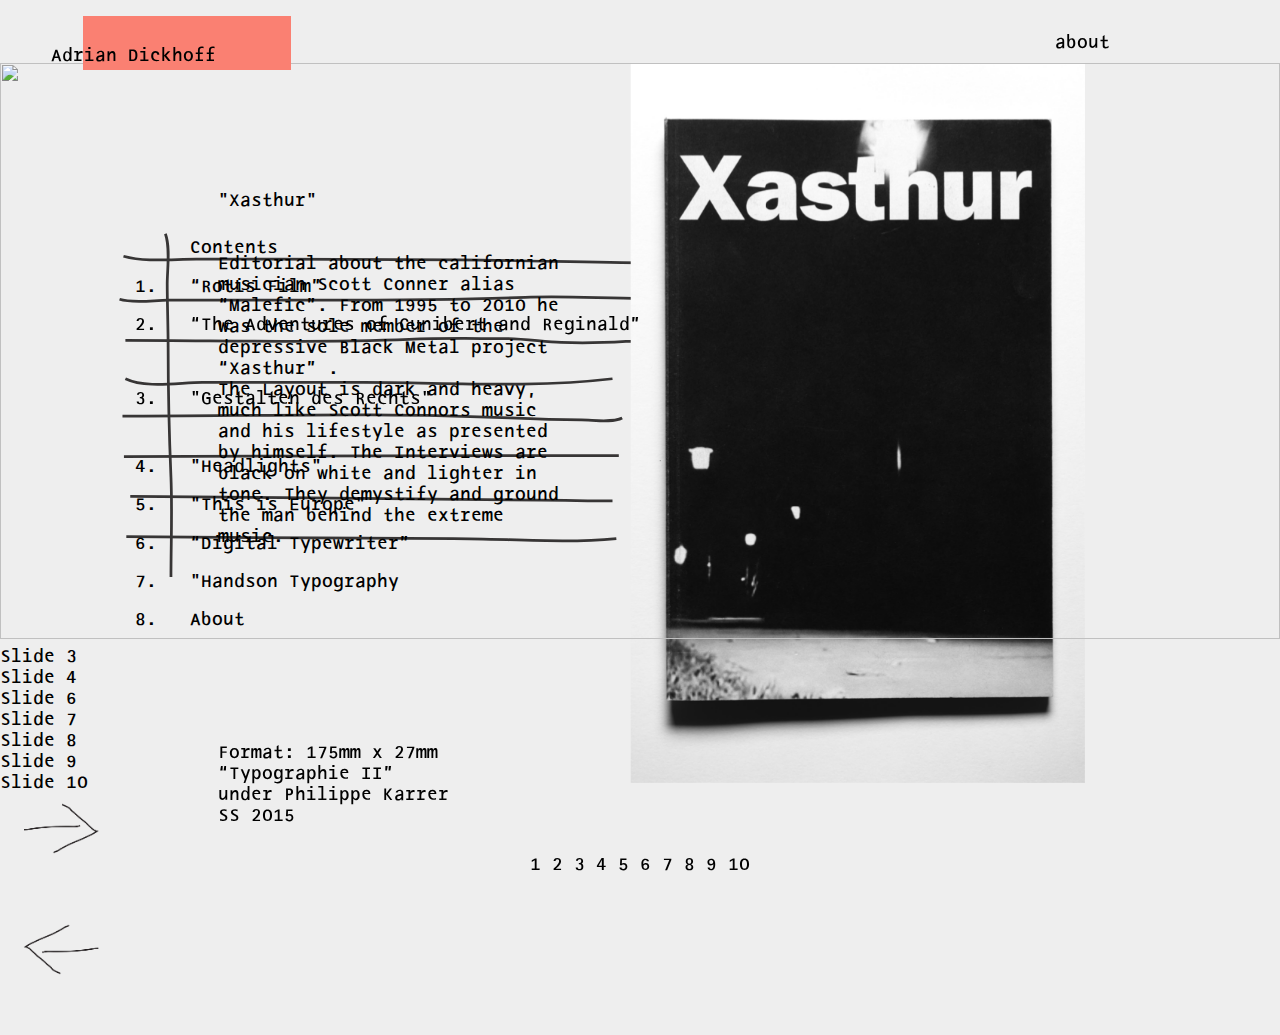
==== index.html @ 2759b00b "svg animationen teilweise eingefügt; scroll-probleme; saklierungsprobleme gelöst" ====
<!DOCTYPE html>
<html lang="en">
<head>
    <head>
        <link rel="stylesheet" href="style.css">
        <link rel="stylesheet" href="https://unpkg.com/swiper/css/swiper.css">
        <link rel="stylesheet" href="https://unpkg.com/swiper/css/swiper.min.css">
    </head>
  <style>
    
  </style>
</head>
<body>

  

  <header>

    <div class="aboutwrapper">
      <div class="hoverabout">
          <div class="aboutsvg"> 
              <svg xmlns="http://www.w3.org/2000/svg" width="9.21428571429vw" height="auto" viewBox="0 0 129.2 54.9">
                <g class="about-wiggle">
                  <style>.c{fill:none;stroke-width:0.2vw;stroke:#373535;} </style>
                  <path d="M109.1 3.2c-6.3 1.8-15 0.3-21.7 0.3 -5.5 0-11.1 0-16.6 0 -10.6 0-21.9-1.1-32.3 0.8 -3 0.5-5.8 1.9-8.7 2.8 -2.9 0.9-5.8 1.4-8.6 2.4 -6.6 2.5-11.8 6-16.1 11.7C-2.6 31.7 6.4 45.2 17.3 48.3c8.7 2.5 19.6 0.7 28.6 0.7 9.6 0 19.2 0 28.7 0 9.8 0 19.6 0 29.3 0 7.4 0 13-0.3 17.5-6.7 4.1-5.7 5.8-13.6 3.9-20.5 -2.1-7.6-6.8-11.6-13.5-14.8 -2-0.9-4-2.2-6.1-2.5 -2.1-0.3-4.5 0.7-6.4-0.6" class="c"/>
                  <path d="M104.4 4.4c-9.3 0.3-18.9-1-28.2-0.2 -7.8 0.6-15.5 0.9-23.4 0.9 -9.2 0.1-19.2 2.5-27.6 6.1 -6.3 2.7-13.8 5.5-17.2 11.7 -2.9 5.3-1.8 9.6-1.6 15.3 0.3 7.1 5 9.3 11.6 9.3 3.4 0 6.9-0.3 10.1 0.8 3 1 5.8 2 9.1 2.3 11.2 1 22.4-3.3 33.6-3.5 6.6-0.1 12.8-0.3 19.3 0.3 8.6 0.8 18.5 1.6 27-1.4 7.1-2.5 9.8-6.9 10.1-14 0.3-7 0.6-16.7-5.1-21.7 -2.6-2.3-6.3-3.9-9.6-5.2 -5-2-11.7-0.9-17-0.9" class="c"/>
                  <path d="M109.7 4.4c-4 1.5-10.7 0.2-15.1 0.2 -3.6 0-7.1-0.2-10.7-0.2 -6.7 0-13.3-0.2-20-0.2 -7.6 0-15.5-0.7-22.9 1C35.5 6.4 29.4 7.9 24 9.9c-4.6 1.8-9.7 4.8-13.5 8 -3.4 2.9-7.9 7.9-7.7 12.5 0.2 4.8 2.2 8.5 5.1 12.2 1.6 2 2.5 4.1 5.1 5.1 2.6 1 6.1 1.2 8.9 1.4 17.2 1.5 35.2 0.2 52.7 0.2 8 0 16 0 24 0 5.9 0 11.2 0.5 16.5-1.9 4.6-2 6.8-3.7 8.9-8.2 1.9-4.2 2.7-7.4 2.7-12.1 0-5.8-0.9-10.8-4.8-15.4 -2.2-2.6-4.9-3.4-7.8-4.9 -2.3-1.2-4.1-2.6-6.8-2.5" class="c"/>
                  <path d="M100.2 3.9c-4.2 2-11.9 0.5-16.3 0.5 -14.1 0-28.5-0.9-42.5 0.1C34.6 5 24.8 4.8 18.7 8.1 12.2 11.7 7.2 18.3 4.5 25.2 1.4 33 2 41.2 9.1 46.1c3.7 2.5 8.5 3 12.8 3.4 7.9 0.8 16.1 0.3 24 0.3 15.6 0 31.2 0.9 46.9 0.9 8.6 0 18.6 1.6 25.1-5 5.3-5.5 6.1-12.8 6.7-20.1 0.7-7.9-5.4-16.4-12.5-19.7 -4.7-2.1-8.5-2.7-13.6-2.7" class="c"/>
                  <path d="M89.5 4.2c-12.7 0-25.4-0.5-38.1-0.5 -4.6 0-9.5-0.4-14 0.2 -7.5 1.1-15.8 3.9-22.2 8 -3.5 2.3-4.6 5.4-6.5 9.1 -1.5 2.9-3.2 5-3.7 8.3 -0.8 5.1-0.5 11.4 3.4 15.2 5.2 5.1 13.5 7.9 20.7 7.9 9.9 0 19.7 0.5 29.5 0.5 12.9 0 25.8 0 38.7 0 8.4 0 15.1-1.1 21.8-6.3 11-8.5 6.6-26.6-0.7-36.4 -4.9-6.5-15-7.7-22.5-8 -6.5-0.3-12.3 0.6-18.4 1.8" class="c"/>
                </g>
              </svg>
          </div>
      </div>
          <div class="about">
              <p>about</p>
          </div>
    </div>
    <div class="namewrapper">
      <div class="hovername">
          <div class="namesvg"> 
            <svg xmlns="http://www.w3.org/2000/svg" width="16.2142857143vw" height="59" viewBox="0 0 227.4 59.3">
              <style>.a{fill:none;stroke-width:0.2vw;stroke:#000;}</style>
              <g class="name-wiggle">
                <path d="M202.6 7c-7.3 3-22.3 0.7-30.8 0.7 -7.9 0-15.8 0-23.7 0 -19 0-38 0-57 0 -16.1 0-32.8-1-48.4 1.3 -10 1.5-24.8 4.4-32.3 11.2 -9 8.2-2.3 21.4 6.8 27.7 13.2 9.2 34 5.1 49.5 5.1 35.9 0 71.8 0 107.7 0 16.1 0 38 1.7 47-14.7 8.3-15.2-4.6-30.2-20.8-30" class="a"/>
                <path d="M201.3 7.7c-37.1 0-74.2 0-111.2 0 -24.1 0-57.9-4.9-78.1 10.5 -10.2 7.8-7.4 19.8 1.2 27.5 9.6 8.6 24.3 4.3 36.2 5.9 37.1 5.1 77.3 5.7 115.4 4 10.4-0.5 21.1-0.5 31.2-2 6.3-0.9 19.4-3.9 23.5-8.6 13.4-15.6-6-38.6-24.2-36" class="a"/>
                <path d="M196.6 9c-34 0-68.1 0-102.1 0 -21.3 0-50.1-4.9-70.4 3.7C13 17.4-0.2 31.3 9.8 43.7c7.6 9.5 30.1 10.4 41.1 11.3 28.4 2.4 57.7 0.7 86.3 0.7 19.8 0 40.7 1.6 60.2-1.3 11.2-1.6 28.4-11.4 27.3-24.7 -0.7-9.1-16.5-17.1-24.7-20 -4.6-1.6-8.4-3-13.3-1.3" class="a"/>
                <path d="M214.6 13.7c-1.6-6.1-33.2-7.6-42-8 -10.9-0.6-21.9 0-32.8 0 -21.1 0-42.1 0-63.2 0 -17.2 0-35.7-2-51.4 5C15.2 15.1-2 24.8 3.9 37.7c5.3 11.6 21.9 15.4 33.4 16 18.5 0.9 37.3 0.7 56 0.7 25.8 0 51.6 0 77.3 0 13.2 0 30.4 3.1 42.2-3.5 9.3-5.1 15.7-18.8 9.8-28.4 -5.1-8.4-20.6-15-30-14.8" class="a"/>
                <path d="M215.9 13.7c-7.6 0.9-14.8-3.7-22-5.2 -6.3-1.3-12.9-1.5-19.4-1.4 -16.8 0-33.8 0.2-50.6-0.7C94.6 5 60-1.1 31.3 7.2 20.5 10.3-2.8 22.3 4.1 37c6.9 14.9 36 12 48.7 12 38.9 0 75.8 5.3 114.7 5.3 15 0 32.8 2.8 45.8-5.3 9.2-5.7 14.5-19.9 6.7-28.5 -3.4-3.8-8.8-5.7-12-8.8" class="a"/>
              </g>
            </svg>
          </div>
      </div>  
    <div class="Name">
      <p>Adrian Dickhoff</p>
    </div>
    

  </header>
  
  

  <div class="swiper-container">
    <div class="swiper-wrapper">
      
       
      <div class="swiper-slide"> 
        <div class="tabelle">
          <div class=tabellesvg>
            <svg xmlns="http://www.w3.org/2000/svg" width="41.5vw" height="auto" viewBox="0 0 580.6 376">
              <style>.a{fill:none;stroke-width:0.2vw;stroke:#000;}</style>
              <path d="M4.9 25.4c24.6 6.8 53.7 3.1 79.4 3.1 28.9 0 57.8 0 86.8 0 66.4 0 132.9 1 199.2 1 70.5 0 140.5 3.1 210.4 3.1" class="a"/>
              <path d="M0.6 72.4c14.7 4.8 37.4 1 52.9 1 12.4 0 24.8 0 37.3 0 29.9 0 59.8 0 89.7 0 87.9 0 176.2 0.5 263.4-3.1 42.4-1.8 84.9 1.1 127.2 1.1" class="a"/>
              <path d="M7 117.4c103.1 0 207.1 3.1 310.1-1.2 34.3-1.5 69.1-0.8 103.7-0.8 21 0 41.8 3.2 62.5 4.1 24.6 1.1 46.8 0.4 70.8-1.1 3.9-0.2 7.9 0.1 11.8 0" class="a"/>
              <path d="M7 159.3c22.7 10.8 58.7 4.1 83.9 4.1 14 0 27.9 0 41.9 0 44.8 0 89.7 0 134.5 0 90.1 0 183.1 6.3 272.1-4.1" class="a"/>
              <path d="M3.8 200.2c141 0 282.5-4.5 423.5 2 26.1 1.2 52 2.1 78.3 2.1 12.6 0 33.8 3.5 44.4-2" class="a"/>
              <path d="M5.4 244.3c145.9 0 291.8-1 437.9-1 34.3 0 68.6 0 103 0" class="a"/>
              <path d="M12.3 287.8c149.7 0 299 4.1 448.7 4.1 26.1 0 52.1 1 78.4 1" class="a"/>
              <path d="M8 332c119.6 0 238.1 2 357.4 2 58.8 0 120.2 5.6 178.2 0" class="a"/>
              <path d="M50.7 0.9c5.5 14.9 2.1 37.9 2 54.2 0 22.9 1 46.2 1 69.5 0 47.7 1.1 95.1 3.1 142.4 1.5 36.2 0 72.8 0 109" class="a"/>
              </svg>
          </div>
          
            <div class="contents">
              <div class="liste">
                <ol style="line-height: 3vw" start="0">
                  <li style="list-style-type: none">&nbsp;&nbsp;Contents</li>
                  <li>&nbsp;&nbsp;“Rotis Film”</li>

                <div class="listewrapper2">
                  <div class="listehover2">
                    <div class="listesvg2">
                      <svg xmlns="http://www.w3.org/2000/svg" width="38.2857142857vw" height="auto" viewBox="0 0 536 66.5">
                        <style>.a{fill:none;stroke-width:0.2vw;stroke:#000;}</style>
                          <g class="listewiggle2">
                            <path d="M524.7 14.4c-9.4 4.8-35.4-1.9-46.9-3.7 -17.8-2.8-35.8-5.3-53.8-6.4 -23.1-1.4-46.9 0.1-70.1 0.1 -26.6 0-53.1 0-79.7 0 -67 0-134.1 1.3-200.8 7 -9.1 0.8-91 4.9-64.1 31.3C26.8 59.8 68.5 53.4 91.2 53.4c67.1 0 134.2 0 201.2 0 43.9 0 87.7 0 131.6 0 27.6 0 63.4 5.7 89.4-1.8 9.6-2.7 18.1-8.2 18.6-18.2 0.6-11-9.2-15.3-18.9-18" class="a"/>
                            <path d="M509 21.4c-71.4-15-140.1-16-213.8-16 -33 0-66 0-99 0 -30.2 0-62-2.7-91.8 1.2 -25 3.3-53.4 4.3-77.1 11.5C3.9 25.1 4.7 47.1 29.2 53.1c20.1 4.9 44.1 0.1 64.9 1.2 47.6 2.4 95.7 2.1 143.7 2.1 47.1 0 94.1 3 141.3 3 29.7 0 57.7-4.1 86.9-5 14.8-0.5 55 6.6 61.6-9 7-16.7-16.3-29.9-31.2-29" class="a"/>
                            <path d="M512.1 21.4c-9.1-1.7-21.8-6.8-32.3-8 -11.6-1.3-24.2 0-35.9 0 -26.9 0-53.8 0-80.7 0 -30.9 0-61.7 0-92.6 0 -58.7 0-117-3-176-3 -23.5 0-58.5-6.4-77.7 8.8C-2.5 34.5 19.3 49.5 37 53.1c20.7 4.2 45.3 1.2 66.7 1.2 34.8 0 69.6 0 104.4 0 43.8 0 88.9-2.5 132.5 0.9 18.7 1.5 37.2 5.9 56.3 6.1 17.1 0.2 34.2 0 51.3 0 23 0 49.7-0.2 70.2-8.8 25.5-10.8-3-27.7-17-32.4 -4.3-1.4-7.9-3.3-12.3-3.8" class="a"/>
                            <path d="M490.2 18.4c-65.9-15.4-140.6-9-209.6-9 -73.2 0-146.4 0-219.6 0 -17.4 0-50.5 1.4-52.6 23 -1.7 17.8 28.8 19.1 43.2 21 77.2 10.2 158.1 6.3 236.5 7 52.8 0.5 106.2 3 159.4 3 17.9 0 34.1-3 51.2-7.2 5.5-1.4 34.9-4.5 23-15.8" class="a"/>
                          </g>
                      </svg>
                    </div>
                </div>
                  <div class="liste2">
                    <li>&nbsp;&nbsp;“The Adventures of Cunibert and Reginald”</li>
                  </div>
                </div>

                <div class="listewrapper3">
                  <div class="listehover3">
                    <div class="listesvg3">
                      <svg xmlns="http://www.w3.org/2000/svg" width="21.2857142857vw" height="auto" viewBox="0 0 298.1 59">
                        <style>.a{fill:none;stroke-width:0.2vw;stroke:#000;}</style>
                        <g class="listewiggle3">
                          <path d="M284.8 10c-12.4 4.4-32.6 0.7-46 0.7 -11.1 0-22.2 0-33.3 0 -24.5 0-49 0-73.5 0 -23.5 0-47.1 0-70.6 0 -14.1 0-31.6-3.2-43.9 4 -12.8 7.5-16.2 20.6-2.7 29.9 13.9 9.6 33.8 7.3 49.9 8.1 49.8 2.3 100.3 2 150.3 2 20.1 0 57.4 6.5 73.9-7.5 12.3-10.5 3.4-33-11.4-36.5" class="a"/>
                          <path d="M280.8 16c-6.9-0.4-13.7-3.7-20.7-4.7 -8.1-1.1-16.6-0.8-24.6-1.2 -10.2-0.5-20.5-0.1-30.7-0.1 -28.2 0-56.5-0.2-84.7-1.3 -21.3-0.9-42.7 1-64 0 -11.9-0.5-22.8-2.6-34.2 1.9C9.6 15.4-2 26.1 8 38.8c7.8 10 21.3 10.7 32.9 11.8 47.5 4.6 96.6 1.1 144.7 1.1 19.7 0 39.6 2.3 59.3 2.3 9.7 0 20.7 1.3 30-0.8 9.5-2.2 18-6.6 16.7-17.2 -0.9-7.2-7.4-21.4-15.3-23.3" class="a"/>
                          <path d="M276.8 12.7c-10.5-0.1-24.5-3.7-36.3-4.7 -14.4-1.1-29-0.7-43.5-0.7 -18.4 0-36.9-1.7-55.2-2.7C125.6 3.9 109.3 4 93 4c-12.6 0-105.2-1.1-82.7 32 7.3 10.7 20.5 13.7 32.3 15.3 25.5 3.6 51.5 2.7 77.4 2.7 48 0 96.6 1.9 144.5-0.1 13.7-0.6 27-3.4 27.6-19.2 0.4-11.3-9.9-17.8-19.3-21.3" class="a"/>
                          <path d="M285 22.2c-2.3 0.7-10.6-3.4-13.9-4.5 -5.5-1.8-11-3.3-16.6-4.9 -10.4-3-21.6-4-32.4-5.1C186.8 4 151.2 5.2 115.6 5.2c-20.6 0-44.4-2.9-64.6 1.5 -12.5 2.8-26.6 7.4-38.6 12 -9.7 3.8-11.6 14.7-5 23 7.5 9.4 22.3 8.1 33.1 9.9 18.7 3.1 38.2 4.6 57.2 4.6 31.4 0 62.9-1 94.4-1 26.8 0 56.9 3.5 82.9-2.5 8.5-2 14.1-4 15.5-13.5 1.5-10.3-5.3-18.5-14.5-22" class="a"/>
                        </g>
                      </svg>
                    </div>
                  </div>
                  <div class="liste3">
                    <li>&nbsp;&nbsp;"Gestalten des Rechts"</li>
                  </div>
                </div>

                  <li>&nbsp;&nbsp;"Headlights"</li>
                  <li>&nbsp;&nbsp;"This is Europe"</li>
                  <li>&nbsp;&nbsp;“Digital Typewriter”</li>
                  <li>&nbsp;&nbsp;"Handson Typography</li>
                  <li>&nbsp;&nbsp;About</li>
                </ol>
              </div>
            </div>        
      </div>

      <div class="pfeile"> 
        <div class="pfeil1"> 
          <svg xmlns="http://www.w3.org/2000/svg" width="28.2857142857vw" height="auto" viewBox="0 0 395.9 171.8">
            <style>.y{fill:none;stroke-width:0.2vw;stroke:#373535;}</style>
              <g class="wiggle">
                <path d="M2.1 99.9c7.1 3.8 35.3-4.9 41.7-5.7 54.9-6.9 109.7-9.7 165-9.6 18.3 0.1 35.4 2 53.2 2.6 15.1 0.5 29.6 1.1 44.6 3.2 10.3 1.5 20.6 0.7 30.8 3.5" class="y"/>
                <path d="M243.9 3.4c16.2 19.1 41.3 34.4 61.8 48.6 17.2 12 35.5 21.8 53 33.1 9.5 6.1 19.7 11.3 30.1 15.4 -4.7 4.9-16.4 8.9-21.5 11.4 -20.8 10.2-40.8 21.9-61.5 32.3 -15.4 7.7-32.4 12.9-47.4 21.5" class="y"/>
                <path d="M8.6 100c21.1-4.6 43.3-0.6 64.7-3.9 16.6-2.5 33.7-1.5 50.5-1.5 13.5 0 26.7-2.4 40.3-2.3 20.3 0 40.3-1.2 60.6-1.2 28 0 56 0.8 84 0.8 10.2 0 18.5 4.3 28.5 4.3" class="y"/>
                <path d="M247.5 5.7c9.9 5.6 19.3 12.3 29.3 17.9 3.6 2 5.7 4 8.7 6.6 10.8 9.4 20.8 19.2 31.4 28.5 8.8 7.7 19.8 14.3 29.5 20.6 9.8 6.4 19.9 13.4 30.2 18.8 -0.9 0.8-2.2 1.6-3.4 2 3.7-0.1 6.8 1.9 10.3 2.8 -31.6 14.6-64.1 27.3-96.3 40.4 -8.7 3.5-16.8 7.9-23.9 14 -2.7 2.4-7 4.9-8.3 8.2" class="y"/>
                <path d="M2.3 98.4c24.8 0 48.8-1.2 73.3-5 19.2-3 38.5-6.2 58-6.3 12.9-0.1 25.8-2.3 38.8-2.3 22.4 0 44.9 0.1 67.3 0 5 0 9.6 0.4 14.5 1.5 7.8 1.8 15.7 1.2 23.6 2 8.9 0.9 18.2 1.9 26.9 3.2 5.8 0.9 11.9 1.7 17.8 2.3 4.5 0.4 11.1-1.2 14.8 1.6" class="y"/>
                <path d="M245.9 7.2c7.9 0.9 15.7 7.7 22.4 11.6 8.5 5 17.2 9.5 25.6 14.6 6.6 4 13.9 7.6 20.1 12.3 11 8.2 17.6 20.6 28.5 28.9 7.8 5.8 17.5 9 24.9 15.3 7.3 6.2 14.2 11.2 22 16.8 -3.3 3.2-12.2 2.6-16.5 3.2 -9 1.2-16.8 3.4-25.3 5.7 -13.5 3.7-25.7 7.7-38.4 14 -7.4 3.7-14.5 9.2-21.3 13.9 -8.4 5.8-21.7 10.8-27.3 19.7" class="a"/>
                <path d="M7.8 98.8c4.7 1.6 11.6 0.4 16.5 0.4 13.8 0.1 27.1-2.3 40.9-3.1 6.2-0.3 11.6 0.4 17.4-1.1 14.6-3.7 29.4-2.2 44.2-4.8 29.3-5.2 61.2-2.7 91.2-2.7 23 0 44.7-0.1 67.3 3.9 10.1 1.8 20.3 2.3 30.5 3 3.1 0.2 6.3-0.2 9.4 0.1 5.6 0.4 11.2 2.8 16.7 3.1" class="y"/>
                <path d="M246.3 2.2c12.5 14 32.3 20.5 47.5 31.1 5.5 3.9 11.2 7.3 16.8 10.9 8.6 5.4 16.6 12.3 24.2 18.7s16.5 11.8 24.4 18c10.5 8.3 22.2 15.6 33.1 23.4 -14.4 8.5-32.2 10.9-47.6 17.3 -18.3 7.5-37 14.8-55.1 22.8 -9.5 4.2-14.6 11.4-21.9 18.6 -2.3 2.3-5.6 4.1-7.8 6.7" class="y"/>
                <path d="M12.9 98.4c17.2 0 33.8 0 50.8-2.1 11.3-1.4 22.5-3.7 33.7-5.4 31.2-4.7 62.8-6 94.4-4.6 28.3 1.3 56.5 1.6 85 1.6 9 0 18-0.3 27 0 10.3 0.3 19.6 5.9 29.8 6.6" class="y"/>
                <path d="M246.3 5.7c8.6 7.7 18.5 14.9 27.9 21.5 7.4 5.2 17.9 9.2 22.8 17.1 4.4 7.2 8.2 12.7 14.7 18.3 6.4 5.5 13.9 9.6 20.2 15.2 9 7.8 21.3 12.9 32.4 17.5 7.6 3.1 13.6 2.9 18 10 -5.8 4-12.2 5.7-18.6 8.4 -15.6 6.5-32.5 10.9-46.6 20.6 -4.8 3.3-9.7 5.7-14.2 9.3 -4.1 3.2-8.1 6.7-12.1 10 -4.8 3.9-10.1 5.3-16.3 5.9 -4.4 0.4-6.9 3.4-10.9 4.1" class="y"/>
                <path d="M3.5 98.8c22.3-2.7 44.6-6 66.9-9.3 14.3-2.1 28.5-5.4 42.8-7 12.2-1.3 25.3-2 37.6-2 10.3 0 19.9 3.1 30.1 3.1 15.2 0 30.4-0.1 45.5 0.4 12.6 0.4 25.1-0.2 37.7 0 12.8 0.2 24.7 4.6 37.2 6.3 11.5 1.6 22.5 3 33.8 2.6" class="y"/>
                <path d="M245.5 3.3c5.7 6.9 8.5 14.3 15.6 20.4 5.5 4.8 11.7 8.5 17.9 12.2 4.8 2.9 9.8 6 14.5 9.2 11.4 7.9 24.5 14.5 36.2 22.1 11.5 7.4 22.1 14.6 34.7 20 9.3 4 20.4 9.9 27.8 16.8 -24.2 12.1-49.4 22.5-74.3 33.1 -7 3-14.3 5-21 8.6 -6.3 3.3-12.4 7.1-18.7 10.5 -6.6 3.5-14.5 7.7-19.9 12.8" class="y"/>
              </g>
            </svg> 
        </div>
      </div>

      <div class="pfeile"> 
        <div class="pfeil2"> 
          <svg xmlns="http://www.w3.org/2000/svg" width="351" height="133" viewBox="0 0 350.5 133">
            <style>.a{fill:none;stroke-width:3;stroke:#373535;}</style>
            <g class="wiggle2">
            <path d="M5.1 41.3c50.6 8.1 101.7 19.8 152.8 23.2 16.6 1.1 32.8 1.5 49.3 3.4 19.3 2.2 49.2 9.8 67.2 4.5" class="a"/>
            <path d="M165 3.6c38.4 18.1 79.7 45.9 121.3 53.9 20.3 3.9 41 6.6 61.4 9.8 -8.2-1-14 1.6-22.5 4.3 -34.4 10.8-68.2 23.5-101.8 36.4 -24.2 9.3-51.5 12.3-75 21.7" class="y"/>
            <path d="M4.2 40.3c7.7 5.5 19.9 5.3 29.1 6.9 15.7 2.7 31 4.6 47 4.7 24.1 0 47 2.9 70.4 6.9 39 6.6 79 15.2 118.4 15.6" class="y"/>
            <path d="M166.7 3.8c5.7 0.3 12.4 5.7 18.1 7.5 2.6 0.9 4.9 1.9 7.4 2.9 6.4 2.5 11.3 5.6 16.9 9.4 12.6 8.5 25.9 12.3 40.3 16.7 8.1 2.5 15.7 6.5 23.7 9.5 11 4.1 22.4 6.7 33.7 9.7 11.8 3.1 24.3 8.1 36.4 8.9 -6.9 4.3-19.7 2.8-28 4.8 -7.5 1.8-14.2 4.7-21.2 7.6 -11.2 4.6-22.4 8.9-33.8 12.6 -13.6 4.5-28.4 5.5-41.5 11.9 -11.9 5.8-23.2 10.8-36.1 13.4 -6.5 1.3-12.9 3.5-19.3 5.6 -5.2 1.7-10 4.9-16.1 5.5" class="y"/>
            <path d="M7.2 41.3c19.2 5.9 42 10.6 62.3 11.4 19.7 0.8 40.1-0.7 59.7 2.3 37.8 5.6 75.9 10.8 113.6 15.9 7.8 1.1 17 1.1 24.5 3.5" class="y"/>
            <path d="M167.7 3.8c12.2 13.3 33.7 20 50.1 26.6 14.5 5.9 30.3 8.7 45.3 13 14.8 4.2 30.1 9.7 44.1 15.9 10 4.4 23.6 11.1 34.9 10.6 -5.2 5.4-24.2 5.4-32.3 7.4 -6.5 1.6-12.6 3.7-18.8 6.1 -14.2 5.4-29.6 9.8-44.3 13.9 -15.7 4.4-30.9 10.9-46.6 15.6 -15.9 4.8-31.8 10-47.5 14.4 -2.2 0.6-4 0.6-5.9 2" class="y"/>
            <path d="M5.2 38.3c13.4 0.7 24.7 8 38.5 8 13.8 0 27.4-0.4 40.6 3.1 12.6 3.4 25 5.5 37.9 7.4 17.6 2.5 35.4 1.6 52.9 5.4 16.8 3.7 33.9 4.5 50.9 6.1 8.1 0.8 15.6 1.8 23.6 2.6 6.4 0.6 15.7 0.4 21.6 2.5" class="y"/>
            <path d="M166.7 3.8c13.1 5.1 23.2 15.9 36.7 21 15.8 6 32.1 10.7 48 16 31.4 10.5 63.5 20.5 95.3 28.6 -3 2.3-9.7 1.9-13.5 2.2 -5.6 0.6-11.1 1.5-16.6 2.3 -8.8 1.2-17.5 3.1-25.9 5 -14.3 3.2-28.9 8.2-42.6 13.8 -17.4 7.1-35.8 11.3-53.3 18.2 -10.1 4-20.8 6.3-31 9.9 -5 1.7-12.2 3.8-16.1 7.6" class="y"/>
            <path d="M3.6 41.7c8 2.4 18.3 1.6 26.7 3.2 7.5 1.4 15 3 22.7 4.2 28.5 4.3 56.9 5.8 85.4 8.8 25.7 2.7 51.4 7.1 77.2 10.3 17.6 2.2 36.5 6.3 54.1 5.5" class="y"/>
            <path d="M165.6 3.7c28.5 9.9 53.4 25.9 82.2 35.2 31.5 10.2 63.9 17.4 95 28.6 -8.9 6.1-23 7.1-33.3 10.3 -7.4 2.3-14.9 5-22.3 7.4 -16.5 5.2-34.5 4.4-50.9 10 -17.6 6.1-35.7 11.6-53.3 18 -8.7 3.1-17.4 6.4-26 9.8 -4.3 1.7-12.2 4-14.6 6" class="y"/>
            <path d="M5.6 39c4.4 4.7 23.3 3.9 30.3 4.9 11 1.4 21.9 3 32.9 4.5 11.9 1.6 23.9 3 35.6 4.7 19 2.8 38.4 4.1 57.2 7.3 21 3.5 42.1 7 63.2 9.9 14.6 2 29.6 1.8 44.1 4.1 1 0.2 1.7 0.5 2.7 0.7" class="y"/>
            <path d="M168.2 5c5.7 6.9 19.7 9.2 27.9 12.8 4.7 2.1 9.2 5.3 14.3 7.2 13.1 5 27.1 7.5 40.4 12 20.4 6.8 42.1 11.2 61.9 20 5.7 2.6 11 5.5 16.9 7.3 3.6 1.1 8.8 1.9 11.9 3.9 -13.3 3.9-24.4 10.2-38.4 13 -16.6 3.3-33.3 5.1-49.7 10.7 -19.1 6.4-37.9 12.9-57.3 18.3 -15.4 4.3-34.9 7.3-47.8 16.8" class="y"/>
            </g>
          </svg>
        </div>
      </div>

      <div class="pfeile"> 
        <div class="pfeil3"> 
          <svg xmlns="http://www.w3.org/2000/svg" width="223" height="111" viewBox="0 0 223 110.5">
            <style>.a{fill:none;stroke-width:3;stroke:#373535;}</style>
            <g class="wiggle3">
            <path d="M7.1 58.6c38.9 2 77.5 5 116.5 4 23.3-0.6 46.5-2.6 69.8-0.3" class="a"/>
            <path d="M157.4 7.5c18.4 19.9 42.7 37.2 59.3 57.4 -6.3 0.9-12.1 5.1-17.5 8.3 -9.2 5.6-19.5 8.9-28.8 14.2 -6.6 3.8-13.8 9.6-19.2 15.3" class="a"/>
            <path d="M5.9 58.1c32 0 62.9-0.2 94 4.1 17.8 2.4 36 3.8 54.2 3 12.9-0.6 24.8-3.9 37.8-4" class="a"/>
            <path d="M157.9 6.1c5.7 13.6 17 19.8 26.8 30.2 9.1 9.6 18.8 18.5 29.1 27 -15.3 17.8-44.1 25.5-61.9 40.8" class="a"/>
            <path d="M3.9 58.1c38.9 0 77.9 0 116.8 0 13.7 0 27.6-0.7 41.2 0 10.2 0.5 20 3.7 30 4" class="a"/>
            <path d="M157.9 4.1c18.7 21 40.2 40.8 60.1 60 -9.5 9.1-25.6 14.2-36.9 21.2 -9.8 6.1-20.7 14-29.2 21.8" class="a"/>
            <path d="M4.9 59.1c10.9 4.4 29.4 1 41.4 1 9.5 0 19 0 28.6 0 13.1 0 26.1-0.1 39 1 15.9 1.4 31.6 3 48.1 3 9.4 0 24.5-4 32 1" class="a"/>
            <path d="M156.9 4.1c11.5 3.5 22.4 24.7 31 33.2 10.5 10.4 21.7 18.1 29.9 30.5 -18.8 10.2-53 21.7-65.9 39.3" class="a"/>
            <path d="M3.9 58.1c59.6 0 124.2-5.6 182 5" class="a"/>
            <path d="M159.9 3.1c8.1 4.3 15 14.9 22.2 21.2 5.7 5 9.8 8.7 14 14.5 6.9 9.6 18.5 18.2 23.9 27.2 -10 9.9-26.6 16.2-39.4 23 -9.6 5.1-18.2 11.8-27.8 16" class="a"/>
            <path d="M6.9 57.1c37.5 0 76.6-2.9 114-0.1 10.8 0.8 21.7 3.6 32.7 4.1 9.1 0.4 19.7-1.8 28.4 1.2 0.9-0.4 1.2-1.1 0.9-2.2" class="a"/>
            <path d="M160.9 6.1c8.4 13.6 27.1 20.9 37 33.5 7 8.9 9.8 15.2 19.7 22.3 -11.4 4.9-23.6 13.3-33.6 20.4 -10.4 7.3-16.8 19.9-28 24.8" class="a"/>
            </g>
          </svg>
        </div>
      </div>

      <div class="pfeile"> 
        <div class="pfeil4"> 
          <svg xmlns="http://www.w3.org/2000/svg" width="251" height="95" viewBox="0 0 251 94.5">
            <style>.a{fill:none;stroke-width:3;stroke:#373535;}</style>
            <g class="wiggle4">
            <path d="M3.7 38.5c42.2-4.8 85.7-4.6 128.2-8.1 24.6-2 49.2-4 73.8-6" class="a"/>
            <path d="M122.7 5.2c17.5 7.5 43.2 5.8 62 8.9 18.1 2.9 37.1 5.2 54.9 7.5 -37.7 28.9-90.1 39.4-130.4 65" class="a"/>
            <path d="M2.1 37.8c6.6 3.3 20.9 0.7 29.1 0.7 8.4 0 16.7 0 25-0.7 17.2-1.5 33.7-4.6 51.1-4.6 19.2 0 37.5-0.7 56.1-2.5 13.9-1.4 28.4-4.6 41.8-5.5 -0.6 0-1.2 0-1.8 0" class="a"/>
            <path d="M123.4 4.5c12 4.4 28.3 4 41.2 5.3 8.4 0.9 16.4 3.7 24.7 5.3 15.7 3.1 34.5 6.6 50.5 5.4 -23.4 9.4-42.3 25-65.2 35.4 -24.1 10.9-49.4 19.3-71.2 33.9" class="a"/>
            <path d="M2.8 37.8c37 0 74.5 1.5 111.1-2.7 18.5-2.1 36.6-5.7 55.1-7.3 9.7-0.8 23.4-0.6 32.5-4" class="a"/>
            <path d="M122.8 5.2c21 0.1 41.4 4.5 62 8 11 1.9 22.5 4.1 34 5.3 7.6 0.8 15.4 0.7 22.7 2.8 -13.7 7.6-29.7 12.4-43.8 19.7 -10 5.2-20.8 9.4-31.2 14.2 -12.4 5.7-24.2 12.8-35.4 20.4 -7.5 5.1-16.4 11.5-24.9 14.2" class="a"/>
            <path d="M2.8 36.5c9.3 2.6 21.4 0.9 31.1 0 10.5-1 21-0.3 31.6-0.7 17-0.6 32.8-4 50.1-4 16.7 0 32.1-1.1 48.4-3.4 7.7-1.1 15.8-0.7 23.5-1.9 4.6-0.7 10.4-2.7 14-2.7" class="a"/>
            <path d="M122.8 5.2c11.9 4.6 28.4 5.4 41.2 6.7 8.4 0.8 17.1 2.1 25.5 3.2 16.7 2.1 34.5 5.6 51.1 6.2 -12.7 7.4-23.5 16.1-37.9 19.9 -12.5 3.3-25.5 6.6-37.1 12 -13 6-25.9 13.7-37.4 21.9 -7.8 5.5-16.9 8.9-24 14.8" class="a"/>
            <path d="M3.4 36.5c11.5 4.1 28.5 0 40.7-0.7 7.5-0.4 15.2-1.2 22.6-2 17.6-2 35.3-5.3 52.9-6 27.3-1.1 58.6 4.7 85.1-2 -1.1 0-2.2 0-3.3 0" class="a"/>
            <path d="M125.4 3.8c3.9 1.7 12.3 1 17.3 1.2 9.3 0.4 18.9 0.3 28.1 1.5 10.4 1.3 21.8 0.2 31.9 2.6 14.6 3.5 29.6 5.9 44 9.5 -3.7 5.7-19.3 9.5-26.4 11.9 -5.4 1.8-10.9 3.4-16.3 5.3 -13.9 4.9-28.1 8.9-40.8 16.7 -21.7 13.2-38.3 29.7-61.8 37.3" class="a"/>
            <path d="M4.8 35.8c20.6 0 40.5 0.2 60.7-3.2 12.8-2.1 24.8-2.8 37.9-2.8 22.9 0 45.4-2.4 68.1-2.7 10.4-0.1 23.1 2 32.6-1.3" class="a"/>
            <path d="M125.4 5.2c6.1 3.2 16.9 2.9 23.9 4.1 4.3 0.7 9 1.6 13.5 2 8.2 0.6 16.3 1.1 24.5 1.3 18.2 0.6 38 4.3 55.2 8.7 -13.7 7.5-26.6 16.2-41.8 20.5 -12.8 3.7-24 7.5-36 13.3 -11.4 5.6-22.8 10.6-33.4 17.5 -8 5.2-16.3 11.8-25.3 15.3" class="a"/>
            </g>
          </svg>
        </div>
      </div>

      <div class="pfeile"> 
        <div class="pfeil5"> 
          <svg xmlns="http://www.w3.org/2000/svg" width="315" height="160" viewBox="0 0 314.5 159.5">
            <style>.a{fill:none;stroke-width:3;stroke:#373535;}</style>
            <g class="wiggle5">
            <path d="M14.3 94.8c25.9-4.9 51.8-9.8 77.8-14.7 43.6-8.3 91.7-12 134-25.5 16.2-5.2 30.6-11.6 47.4-14.8" class="a"/>
            <path d="M178.7 5.4c26 7.2 52.7 10.7 78.6 18.3 16.1 4.8 32.6 10 48.8 9.9 -40.5 39.2-103.8 67.3-137.1 114.1" class="a"/>
            <path d="M273.4 39.1c-6.6 2.7-14 3.8-20.9 6 -7.4 2.3-14.3 5.9-21.5 8.5 -9.3 3.3-19 4.9-28.5 7.6 -7.7 2.2-15.2 4.6-23.2 5.3 -20 1.8-40 3.7-59.4 9.1 -10.8 3-21.6 6.6-32.5 9.1 -11.5 2.7-23.8 3-35.6 4.5 -6.8 0.8-13.5 0.4-20.4 1 -5.5 0.5-10.9 2.1-16.5 2.4" class="a"/>
            <path d="M181.4 3.6c6.5 6.6 26.8 9.2 37 11.8 11.1 2.8 21.2 7.3 32.4 10 18.5 4.4 37.5 5.7 55.5 10.5 -23.7 23.7-58.1 37.4-86 56 -21.9 14.6-36.4 34.1-52.9 53.8" class="a"/>
            <path d="M269.4 40.6c-24.8 9.7-47.8 10.5-73 16.1 -22 4.9-43.4 13.2-65.2 18.7 -21.4 5.3-44.2 7.9-66.1 12 -20 3.7-41.6 3.1-60.7 9.9 1.7-1.9 3.7-3.4 6-4.6" class="a"/>
            <path d="M180.4 3.6c18.1 11.7 46.7 11.8 67.8 18.2 20.8 6.4 40.5 11.2 61.9 13.7 -10.5 10.7-28.7 17.8-41.6 25.3 -15.6 9-29.5 19.7-44.1 29.9 -12.8 8.9-25.7 18.1-36 30.2 -8.2 9.6-16.4 21.9-27 28.8" class="a"/>
            <path d="M5.4 94.6c15.8 1 35.7-4.2 51.1-7 10.9-2 21.9-2.9 32.6-4.9 18.4-3.6 37.1-5.5 55.3-8 23.4-3.3 47.8-7.8 70.3-15.8 14.9-5.3 38-4.5 50.6-13.3" class="a"/>
            <path d="M177.4 5.6c43.1 0.1 86.5 22.1 128.8 29.9 -28.7 24.1-62 37.1-91.9 58 -23.9 16.8-36.9 41.2-56.8 61.1" class="a"/>
            <path d="M6.4 93.6c8.4 2.4 27.4-3.6 36.9-5 11.5-1.6 22.8-3.6 34.1-5.9 19.8-4.1 39.9-5.8 59.6-10.1 41.8-9 85.1-22.1 127.4-27.9" class="a"/>
            <path d="M179.4 3.6c20.6 6.2 42.3 11.8 62.9 17.1 20.9 5.3 45 8.1 65.1 14.6 -35.8 19.5-69 43-101.9 66.2 -10.5 7.4-22.6 13.6-32.2 22.2 -8.7 7.8-9.5 15-17 23" class="a"/>
            <path d="M4.4 92.6c18.6 0 31.8-2.4 49-7.3 9.7-2.7 19-4.5 29-5.7 23.3-2.9 47.4-5.8 70.3-12.2 19.3-5.4 36.8-10.1 56.7-12.7 17.4-2.3 34.2-8.8 51-11" class="a"/>
            <path d="M177.4 2.6c11.6 4.9 30.3 6.3 43.7 10 10.3 2.8 20.8 5 31 8 19 5.7 38.1 13.5 56.9 17 -15.7 8.8-27.7 23.1-44.6 31 -15.5 7.3-31.2 14.5-45 24.2 -23.9 16.9-38.4 42.2-59 61.8" class="a"/>
            </g>
          </svg>
        </div>
      </div>

      <div class="pfeile"> 
        <div class="pfeil6"> 
          <svg xmlns="http://www.w3.org/2000/svg" width="187" height="93" viewBox="0 0 186.9 93">
            <style>.a{fill:none;stroke-width:3;stroke:#373535;}</style>
            <g class="wiggle6">
            <path d="M7.8 51.9c12.3-4.9 30.3-2.8 43.4-3.5 22.7-1.2 45.2-3.1 67.9-2.4 12.7 0.4 25.3-0.4 38.2-0.9" class="a"/>
            <path d="M103.5 10.2c16.8 11.4 40 18.5 59 26.3 5.9 2.4 11.8 4.4 17.9 6 -20.4 8.6-41 16.1-62 23.2 -13.2 4.5-30 6.9-41.7 14.3" class="a"/>
            <path d="M7.7 51.9c12.7 1 27.1-4.4 40-5 12.3-0.6 25-1.6 37.2-1 23.4 1.1 47.4 2 70.8 2" class="a"/>
            <path d="M103.7 7.9c12.5 7.4 24.6 11.9 37.2 18.7 13.7 7.5 29 9.4 42.7 15.5 -6.4 6.3-20.2 6.8-28.9 9.8 -7.8 2.6-15.9 7.1-23.8 10 -18 6.8-37.9 10.9-56.2 18" class="a"/>
            <path d="M10.3 51.3c10.6 0.4 21.6-4.4 32-5.3 9.4-0.8 18.9 0.6 28.2 0.7 25.7 0.3 53.4 3.5 79.1 1.3" class="a"/>
            <path d="M102.3 5.9c16.6 5.5 34.2 12.2 49.9 19.9 7 3.5 13.5 7.6 20.6 10.9 3.2 1.5 10.4 3.1 11.4 6.4 -12.9 6.2-24.7 14.6-38.7 18.7 -8.4 2.4-17.1 4.6-25.6 7 -15.2 4.2-31.1 8.2-45.6 13.2" class="a"/>
            <path d="M6.3 49.9c14.6 0.7 28.6-4.5 43.4-4 14.6 0.4 28.9 3 43.3 0.8 4-0.6 7.9-0.8 12-0.8 7.3 0 15.7-1.8 22.7-1.4 8.6 0.5 16.8 3.4 26 3.4" class="a"/>
            <path d="M107 5.9c11.2 9.2 27.8 14.9 40.9 21.7 10.6 5.5 22.1 9.4 33 12.8 -7.5 4.4-15 9.7-23.2 13 -12.5 5-26.2 7.1-38.7 12 -15 5.9-29.1 18.1-44.6 20.5" class="a"/>
            <path d="M5.7 47.3c13 3 32.7-0.1 46.2-1.3 11.8-1.1 23.4-3.5 35.3-2.5 15.4 1.3 31.1 3.1 46.6 3.7 6.2 0.3 12.7-1.2 18.6-0.5" class="a"/>
            <path d="M103 5.9c27.7 7.2 55 22.8 79.1 35.9 -19.1 6.6-38.5 13.8-57.8 20.9 -10.5 3.9-21 8.3-31.2 13 -6.4 3-14.9 5.4-20.1 10.1" class="a"/>
            <path d="M6.3 49.3c22.3 0.3 45-4.5 67.2-5.3 11.8-0.4 23.8 0 35.6 0 15 0 29.5 0.7 44.5 0.7" class="a"/>
            <path d="M105.7 5.3c12.4 6.7 25.2 12.8 38 18 7 2.9 13.7 5.4 20.7 8.5 5.7 2.5 13.7 8.5 19.8 8.8 -37.8 16.9-79.6 27.2-115.8 47.3" class="a"/>
            </g>
          </svg>
        </div>
      </div>


    </div>    
    
    <div class="swiper-slide">

      <div class="bilder">
        <img src="pictures/xasthur_web_groeser.png">
      </div>

        <div class="slide-text">
           <p> "Xasthur"<br><br><br>
   
              Editorial about the californian musician Scott Conner alias “Malefic”. From 1995 to 2010 he was the sole member of the depressive Black Metal project “Xasthur” .<br>
              The Layout is dark and heavy, much like Scott Connors music and his lifestyle as presented by himself. The Interviews are black on white and lighter in tone. They demystify and ground the man behind the extreme music.<br><br><br>
           
            </p>
        </div>

          <div class="bottom_text">
            Format: 175mm x 27mm<br>
            “Typographie II”<br>
            under Philippe Karrer<br>
            SS 2015</p>
          </div>

    </div>
          
      <div class="swiper-slide">Slide 3</div>
      <div class="swiper-slide">Slide 4</div>
      <div class="swiper-slide"><img src="pictures/brexit_fear.png"></div>
      <div class="swiper-slide">Slide 6</div>
      <div class="swiper-slide">Slide 7</div>
      <div class="swiper-slide">Slide 8</div>
      <div class="swiper-slide">Slide 9</div>
      <div class="swiper-slide">Slide 10</div>
    
    
    </div>
    
    <div class="swiper-button-next"> </div>
    <div class="swiper-button-prev"> </div>
    
   
  </div>
</div>
  
  <script src="https://unpkg.com/swiper/js/swiper.js"></script>
        <script src="https://unpkg.com/swiper/js/swiper.min.js"></script>
  
  <script>
    var swiper = new Swiper('.swiper-container', {
      cssMode: true,
      navigation: {
        nextEl: '.swiper-button-next',
        prevEl: '.swiper-button-prev',
      },
      pagination: {
        el: '.swiper-pagination'
      },
      mousewheel: true,
      keyboard: true,
    });
  </script>


  <footer>
   1 2 3 4 5 6 7 8 9 10
  </footer>
</body>
</html>
---- style.css ----
html, body {
  position: relative;
  height: 100%;
}

body {
  background: #eee;
  font-family: "RotisFilm";
  font-size: 1.4vw;
  color: #000;
  margin: 0;
  padding: 0;
}

@font-face {
  font-family: "RotisFilm";
  src: url("Font/RotisFilm-Regular.otf");
  font-style: normal;
  font-weight: 100;
}

.swiper-container {
  width: 100%;
  height: 100%;
}

.aboutcontainer {
  background: red;
  position: relative !important;
  top: 5vw !important;
  width: 9.21428571429vw !important;
  display: -webkit-box !important;
  display: -ms-flexbox !important;
  display: flex !important;
  left: 70vw !important;
}

.tabelle {
  background-color: red;
  position: relative;
  top: 8vw;
  left: 10vw;
  display: -webkit-box;
  display: -ms-flexbox;
  display: flex;
  width: 41.5vw;
}

.contents {
  position: absolute;
}

.tabellesvg {
  position: absolute;
  top: 1.8vw;
  left: -0.7vw;
}

.swiper-slide {
  background: #eee;
}

img {
  height: 80%;
  -o-object-fit: contain;
     object-fit: contain;
  position: fixed !important;
  top: 4.9vw !important;
  width: 100%;
  display: -webkit-box !important;
  display: -ms-flexbox !important;
  display: flex !important;
  -webkit-box-pack: center !important;
      -ms-flex-pack: center !important;
          justify-content: center !important;
  z-index: 1000 !important;
  -webkit-box-shadow: black;
          box-shadow: black;
}

.bilder {
  height: 80%;
  -o-object-fit: contain;
     object-fit: contain;
  position: fixed !important;
  top: 4.9vw !important;
  width: 100%;
  display: -webkit-box !important;
  display: -ms-flexbox !important;
  display: flex !important;
  -webkit-box-pack: center !important;
      -ms-flex-pack: center !important;
          justify-content: center !important;
  z-index: 1000 !important;
  -webkit-box-shadow: black;
          box-shadow: black;
}

.pfeile_start {
  height: 60%;
  position: fixed;
}

.slide-text {
  color: black;
  position: relative;
  top: 4.9vw !important;
  width: 27vw !important;
  left: 17vw;
}

.bottom_text {
  color: black;
  position: relative !important;
  bottom: -15.5vw !important;
  width: 27vw !important;
  left: 17vw;
  z-index: 1000 !important;
}

.swiper-button-prev {
  background: url("pictures/arrow_left.png");
  width: 9.5vw !important;
  height: 9.5vw !important;
  background-size: contain !important;
  background-repeat: no-repeat !important;
}

.swiper-button-prev::after {
  display: none;
}

.swiper-button-prev:hover {
  background: url("pictures/arrow_left.gif");
}

.swiper-button-next {
  background: url("pictures/arrow_right.png");
  width: 9.5vw !important;
  height: 9.5vw !important;
  background-size: contain !important;
  background-repeat: no-repeat !important;
}

.swiper-button-next::after {
  display: none;
}

.swiper-button-next:hover {
  background: url("pictures/arrow_right.gif");
}

@media screen and (max-width: 900px) {
  script {
    direction: vertical;
  }
  body {
    background: #eb0606;
    font-family: "RotisFilm";
    font-size: 2vw;
    color: bl;
    margin: 0;
    padding: 0;
  }
}

footer {
  position: fixed !important;
  bottom: 2vw !important;
  width: 100% !important;
  display: -webkit-box !important;
  display: -ms-flexbox !important;
  display: flex !important;
  -webkit-box-pack: center !important;
      -ms-flex-pack: center !important;
          justify-content: center !important;
  z-index: 1000 !important;
}

.Name {
  position: fixed !important;
  top: 2vw !important;
  width: 100% !important;
  display: -webkit-box !important;
  display: -ms-flexbox !important;
  display: flex !important;
  left: 4vw !important;
  z-index: 1000 !important;
}

/* pfeil1 */
.wiggle > :nth-child(3) {
  stroke-width: 0;
}

.wiggle > :nth-child(4) {
  stroke-width: 0;
}

.wiggle > :nth-child(5) {
  stroke-width: 0;
}

.wiggle > :nth-child(6) {
  stroke-width: 0;
}

.wiggle > :nth-child(7) {
  stroke-width: 0;
}

.wiggle > :nth-child(8) {
  stroke-width: 0;
}

.wiggle > :nth-child(9) {
  stroke-width: 0;
}

.wiggle > :nth-child(10) {
  stroke-width: 0;
}

.wiggle > :nth-child(11) {
  stroke-width: 0;
}

.wiggle > :nth-child(12) {
  stroke-width: 0;
}

.wiggle:hover > * {
  stroke-width: 0.2vw;
  opacity: 0;
  -webkit-animation-duration: 0.5s;
          animation-duration: 0.5s;
  -webkit-animation-iteration-count: infinite;
          animation-iteration-count: infinite;
  -webkit-animation-timing-function: steps(1);
          animation-timing-function: steps(1);
}

@-webkit-keyframes wiggle-3 {
  0% {
    opacity: 1;
  }
  20% {
    opacity: 0;
  }
}

@keyframes wiggle-3 {
  0% {
    opacity: 1;
  }
  20% {
    opacity: 0;
  }
}

.wiggle > :nth-child(3) {
  -webkit-animation-name: wiggle-3;
          animation-name: wiggle-3;
}

@-webkit-keyframes wiggle-4 {
  0% {
    opacity: 1;
  }
  20% {
    opacity: 0;
  }
}

@keyframes wiggle-4 {
  0% {
    opacity: 1;
  }
  20% {
    opacity: 0;
  }
}

.wiggle > :nth-child(4) {
  -webkit-animation-name: wiggle-4;
          animation-name: wiggle-4;
}

@-webkit-keyframes wiggle-5 {
  20% {
    opacity: 1;
  }
  40% {
    opacity: 0;
  }
}

@keyframes wiggle-5 {
  20% {
    opacity: 1;
  }
  40% {
    opacity: 0;
  }
}

.wiggle > :nth-child(5) {
  -webkit-animation-name: wiggle-5;
          animation-name: wiggle-5;
}

@-webkit-keyframes wiggle-6 {
  20% {
    opacity: 1;
  }
  40% {
    opacity: 0;
  }
}

@keyframes wiggle-6 {
  20% {
    opacity: 1;
  }
  40% {
    opacity: 0;
  }
}

.wiggle > :nth-child(6) {
  -webkit-animation-name: wiggle-6;
          animation-name: wiggle-6;
}

@-webkit-keyframes wiggle-7 {
  40% {
    opacity: 1;
  }
  60% {
    opacity: 0;
  }
}

@keyframes wiggle-7 {
  40% {
    opacity: 1;
  }
  60% {
    opacity: 0;
  }
}

.wiggle > :nth-child(7) {
  -webkit-animation-name: wiggle-7;
          animation-name: wiggle-7;
}

@-webkit-keyframes wiggle-8 {
  40% {
    opacity: 1;
  }
  60% {
    opacity: 0;
  }
}

@keyframes wiggle-8 {
  40% {
    opacity: 1;
  }
  60% {
    opacity: 0;
  }
}

.wiggle > :nth-child(8) {
  -webkit-animation-name: wiggle-8;
          animation-name: wiggle-8;
}

@-webkit-keyframes wiggle-9 {
  60% {
    opacity: 1;
  }
  80% {
    opacity: 0;
  }
}

@keyframes wiggle-9 {
  60% {
    opacity: 1;
  }
  80% {
    opacity: 0;
  }
}

.wiggle > :nth-child(9) {
  -webkit-animation-name: wiggle-9;
          animation-name: wiggle-9;
}

@-webkit-keyframes wiggle-10 {
  60% {
    opacity: 1;
  }
  80% {
    opacity: 0;
  }
}

@keyframes wiggle-10 {
  60% {
    opacity: 1;
  }
  80% {
    opacity: 0;
  }
}

.wiggle > :nth-child(10) {
  -webkit-animation-name: wiggle-10;
          animation-name: wiggle-10;
}

@-webkit-keyframes wiggle-11 {
  80% {
    opacity: 1;
  }
  100% {
    opacity: 0;
  }
}

@keyframes wiggle-11 {
  80% {
    opacity: 1;
  }
  100% {
    opacity: 0;
  }
}

.wiggle > :nth-child(11) {
  -webkit-animation-name: wiggle-11;
          animation-name: wiggle-11;
}

@-webkit-keyframes wiggle-12 {
  80% {
    opacity: 1;
  }
  100% {
    opacity: 0;
  }
}

@keyframes wiggle-12 {
  80% {
    opacity: 1;
  }
  100% {
    opacity: 0;
  }
}

.wiggle > :nth-child(12) {
  -webkit-animation-name: wiggle-12;
          animation-name: wiggle-12;
}

.wiggle > :nth-child(1) {
  stroke-width: 0.2vw;
  stroke-dasharray: 1000;
  stroke-dashoffset: 1000;
  -webkit-animation: zeichnen 1.5s linear forwards;
          animation: zeichnen 1.5s linear forwards;
  -webkit-animation-delay: 2s;
          animation-delay: 2s;
  -webkit-animation-iteration-count: 1;
          animation-iteration-count: 1;
}

.wiggle > :nth-child(2) {
  stroke-width: 0.2vw;
  stroke-dasharray: 1000;
  stroke-dashoffset: 1000;
  -webkit-animation: zeichnen 1.2s linear forwards;
          animation: zeichnen 1.2s linear forwards;
  -webkit-animation-delay: 2.8s;
          animation-delay: 2.8s;
  -webkit-animation-iteration-count: 1;
          animation-iteration-count: 1;
}

@-webkit-keyframes zeichnen {
  to {
    stroke-dashoffset: 000;
  }
}

@keyframes zeichnen {
  to {
    stroke-dashoffset: 000;
  }
}

.pfeil1 {
  position: absolute;
  top: 15vw;
  left: 60vw;
}

.pfeile {
  z-index: 1000;
}

/* pfeil2 */
.wiggle2 > :nth-child(3) {
  stroke-width: 0;
}

.wiggle2 > :nth-child(4) {
  stroke-width: 0;
}

.wiggle2 > :nth-child(5) {
  stroke-width: 0;
}

.wiggle2 > :nth-child(6) {
  stroke-width: 0;
}

.wiggle2 > :nth-child(7) {
  stroke-width: 0;
}

.wiggle2 > :nth-child(8) {
  stroke-width: 0;
}

.wiggle2 > :nth-child(9) {
  stroke-width: 0;
}

.wiggle2 > :nth-child(10) {
  stroke-width: 0;
}

.wiggle2 > :nth-child(11) {
  stroke-width: 0;
}

.wiggle2 > :nth-child(12) {
  stroke-width: 0;
}

.wiggle2:hover > * {
  stroke-width: 3;
  opacity: 0;
  -webkit-animation-duration: 0.5s;
          animation-duration: 0.5s;
  -webkit-animation-iteration-count: infinite;
          animation-iteration-count: infinite;
  -webkit-animation-timing-function: steps(1);
          animation-timing-function: steps(1);
}

@-webkit-keyframes wiggle2-3 {
  0% {
    opacity: 1;
  }
  20% {
    opacity: 0;
  }
}

@keyframes wiggle2-3 {
  0% {
    opacity: 1;
  }
  20% {
    opacity: 0;
  }
}

.wiggle2 > :nth-child(3) {
  -webkit-animation-name: wiggle2-3;
          animation-name: wiggle2-3;
}

@-webkit-keyframes wiggle2-4 {
  0% {
    opacity: 1;
  }
  20% {
    opacity: 0;
  }
}

@keyframes wiggle2-4 {
  0% {
    opacity: 1;
  }
  20% {
    opacity: 0;
  }
}

.wiggle2 > :nth-child(4) {
  -webkit-animation-name: wiggle2-4;
          animation-name: wiggle2-4;
}

@-webkit-keyframes wiggle2-5 {
  20% {
    opacity: 1;
  }
  40% {
    opacity: 0;
  }
}

@keyframes wiggle2-5 {
  20% {
    opacity: 1;
  }
  40% {
    opacity: 0;
  }
}

.wiggle2 > :nth-child(5) {
  -webkit-animation-name: wiggle2-5;
          animation-name: wiggle2-5;
}

@-webkit-keyframes wiggle2-6 {
  20% {
    opacity: 1;
  }
  40% {
    opacity: 0;
  }
}

@keyframes wiggle2-6 {
  20% {
    opacity: 1;
  }
  40% {
    opacity: 0;
  }
}

.wiggle2 > :nth-child(6) {
  -webkit-animation-name: wiggle2-6;
          animation-name: wiggle2-6;
}

@-webkit-keyframes wiggle2-7 {
  40% {
    opacity: 1;
  }
  60% {
    opacity: 0;
  }
}

@keyframes wiggle2-7 {
  40% {
    opacity: 1;
  }
  60% {
    opacity: 0;
  }
}

.wiggle2 > :nth-child(7) {
  -webkit-animation-name: wiggle2-7;
          animation-name: wiggle2-7;
}

@-webkit-keyframes wiggle2-8 {
  40% {
    opacity: 1;
  }
  60% {
    opacity: 0;
  }
}

@keyframes wiggle2-8 {
  40% {
    opacity: 1;
  }
  60% {
    opacity: 0;
  }
}

.wiggle2 > :nth-child(8) {
  -webkit-animation-name: wiggle2-8;
          animation-name: wiggle2-8;
}

@-webkit-keyframes wiggle2-9 {
  60% {
    opacity: 1;
  }
  80% {
    opacity: 0;
  }
}

@keyframes wiggle2-9 {
  60% {
    opacity: 1;
  }
  80% {
    opacity: 0;
  }
}

.wiggle2 > :nth-child(9) {
  -webkit-animation-name: wiggle2-9;
          animation-name: wiggle2-9;
}

@-webkit-keyframes wiggle2-10 {
  60% {
    opacity: 1;
  }
  80% {
    opacity: 0;
  }
}

@keyframes wiggle2-10 {
  60% {
    opacity: 1;
  }
  80% {
    opacity: 0;
  }
}

.wiggle2 > :nth-child(10) {
  -webkit-animation-name: wiggle2-10;
          animation-name: wiggle2-10;
}

@-webkit-keyframes wiggle2-11 {
  80% {
    opacity: 1;
  }
  100% {
    opacity: 0;
  }
}

@keyframes wiggle2-11 {
  80% {
    opacity: 1;
  }
  100% {
    opacity: 0;
  }
}

.wiggle2 > :nth-child(11) {
  -webkit-animation-name: wiggle2-11;
          animation-name: wiggle2-11;
}

@-webkit-keyframes wiggle2-12 {
  80% {
    opacity: 1;
  }
  100% {
    opacity: 0;
  }
}

@keyframes wiggle2-12 {
  80% {
    opacity: 1;
  }
  100% {
    opacity: 0;
  }
}

.wiggle2 > :nth-child(12) {
  -webkit-animation-name: wiggle2-12;
          animation-name: wiggle2-12;
}

.wiggle2 > :nth-child(1) {
  stroke-width: 0.2vw;
  stroke-dasharray: 1000;
  stroke-dashoffset: 1000;
  -webkit-animation: zeichnen2 1.5s linear forwards;
          animation: zeichnen2 1.5s linear forwards;
  -webkit-animation-delay: 15s;
          animation-delay: 15s;
  -webkit-animation-iteration-count: 1;
          animation-iteration-count: 1;
}

.wiggle2 > :nth-child(2) {
  stroke-width: 0.2vw;
  stroke-dasharray: 1000;
  stroke-dashoffset: 1000;
  -webkit-animation: zeichnen2 1.2s linear forwards;
          animation: zeichnen2 1.2s linear forwards;
  -webkit-animation-delay: 14.8s;
          animation-delay: 14.8s;
  -webkit-animation-iteration-count: 1;
          animation-iteration-count: 1;
}

@-webkit-keyframes zeichnen2 {
  to {
    stroke-dashoffset: 000;
  }
}

@keyframes zeichnen2 {
  to {
    stroke-dashoffset: 000;
  }
}

.pfeil2 {
  position: absolute;
  top: 30vw;
  left: 60vw;
}

/* pfeil3 */
.wiggle3 > :nth-child(3) {
  stroke-width: 0;
}

.wiggle3 > :nth-child(4) {
  stroke-width: 0;
}

.wiggle3 > :nth-child(5) {
  stroke-width: 0;
}

.wiggle3 > :nth-child(6) {
  stroke-width: 0;
}

.wiggle3 > :nth-child(7) {
  stroke-width: 0;
}

.wiggle3 > :nth-child(8) {
  stroke-width: 0;
}

.wiggle3 > :nth-child(9) {
  stroke-width: 0;
}

.wiggle3 > :nth-child(10) {
  stroke-width: 0;
}

.wiggle3 > :nth-child(11) {
  stroke-width: 0;
}

.wiggle3 > :nth-child(12) {
  stroke-width: 0;
}

.wiggle3:hover > * {
  stroke-width: 3;
  opacity: 0;
  -webkit-animation-duration: 0.5s;
          animation-duration: 0.5s;
  -webkit-animation-iteration-count: infinite;
          animation-iteration-count: infinite;
  -webkit-animation-timing-function: steps(1);
          animation-timing-function: steps(1);
}

@-webkit-keyframes wiggle3-3 {
  0% {
    opacity: 1;
  }
  20% {
    opacity: 0;
  }
}

@keyframes wiggle3-3 {
  0% {
    opacity: 1;
  }
  20% {
    opacity: 0;
  }
}

.wiggle3 > :nth-child(3) {
  -webkit-animation-name: wiggle3-3;
          animation-name: wiggle3-3;
}

@-webkit-keyframes wiggle3-4 {
  0% {
    opacity: 1;
  }
  20% {
    opacity: 0;
  }
}

@keyframes wiggle3-4 {
  0% {
    opacity: 1;
  }
  20% {
    opacity: 0;
  }
}

.wiggle3 > :nth-child(4) {
  -webkit-animation-name: wiggle3-4;
          animation-name: wiggle3-4;
}

@-webkit-keyframes wiggle3-5 {
  20% {
    opacity: 1;
  }
  40% {
    opacity: 0;
  }
}

@keyframes wiggle3-5 {
  20% {
    opacity: 1;
  }
  40% {
    opacity: 0;
  }
}

.wiggle3 > :nth-child(5) {
  -webkit-animation-name: wiggle3-5;
          animation-name: wiggle3-5;
}

@-webkit-keyframes wiggle3-6 {
  20% {
    opacity: 1;
  }
  40% {
    opacity: 0;
  }
}

@keyframes wiggle3-6 {
  20% {
    opacity: 1;
  }
  40% {
    opacity: 0;
  }
}

.wiggle3 > :nth-child(6) {
  -webkit-animation-name: wiggle3-6;
          animation-name: wiggle3-6;
}

@-webkit-keyframes wiggle3-7 {
  40% {
    opacity: 1;
  }
  60% {
    opacity: 0;
  }
}

@keyframes wiggle3-7 {
  40% {
    opacity: 1;
  }
  60% {
    opacity: 0;
  }
}

.wiggle3 > :nth-child(7) {
  -webkit-animation-name: wiggle3-7;
          animation-name: wiggle3-7;
}

@-webkit-keyframes wiggle3-8 {
  40% {
    opacity: 1;
  }
  60% {
    opacity: 0;
  }
}

@keyframes wiggle3-8 {
  40% {
    opacity: 1;
  }
  60% {
    opacity: 0;
  }
}

.wiggle3 > :nth-child(8) {
  -webkit-animation-name: wiggle3-8;
          animation-name: wiggle3-8;
}

@-webkit-keyframes wiggle3-9 {
  60% {
    opacity: 1;
  }
  80% {
    opacity: 0;
  }
}

@keyframes wiggle3-9 {
  60% {
    opacity: 1;
  }
  80% {
    opacity: 0;
  }
}

.wiggle3 > :nth-child(9) {
  -webkit-animation-name: wiggle3-9;
          animation-name: wiggle3-9;
}

@-webkit-keyframes wiggle3-10 {
  60% {
    opacity: 1;
  }
  80% {
    opacity: 0;
  }
}

@keyframes wiggle3-10 {
  60% {
    opacity: 1;
  }
  80% {
    opacity: 0;
  }
}

.wiggle3 > :nth-child(10) {
  -webkit-animation-name: wiggle3-10;
          animation-name: wiggle3-10;
}

@-webkit-keyframes wiggle3-11 {
  80% {
    opacity: 1;
  }
  100% {
    opacity: 0;
  }
}

@keyframes wiggle3-11 {
  80% {
    opacity: 1;
  }
  100% {
    opacity: 0;
  }
}

.wiggle3 > :nth-child(11) {
  -webkit-animation-name: wiggle3-11;
          animation-name: wiggle3-11;
}

@-webkit-keyframes wiggle3-12 {
  80% {
    opacity: 1;
  }
  100% {
    opacity: 0;
  }
}

@keyframes wiggle3-12 {
  80% {
    opacity: 1;
  }
  100% {
    opacity: 0;
  }
}

.wiggle3 > :nth-child(12) {
  -webkit-animation-name: wiggle3-12;
          animation-name: wiggle3-12;
}

.wiggle3 > :nth-child(1) {
  stroke-width: 0.2vw;
  stroke-dasharray: 1000;
  stroke-dashoffset: 1000;
  -webkit-animation: zeichnen3 1.5s linear forwards;
          animation: zeichnen3 1.5s linear forwards;
  -webkit-animation-delay: 9.8s;
          animation-delay: 9.8s;
  -webkit-animation-iteration-count: 1;
          animation-iteration-count: 1;
}

.wiggle3 > :nth-child(2) {
  stroke-width: 0.2vw;
  stroke-dasharray: 1000;
  stroke-dashoffset: 1000;
  -webkit-animation: zeichnen3 1.2s linear forwards;
          animation: zeichnen3 1.2s linear forwards;
  -webkit-animation-delay: 8.6s;
          animation-delay: 8.6s;
  -webkit-animation-iteration-count: 1;
          animation-iteration-count: 1;
}

@-webkit-keyframes zeichnen3 {
  to {
    stroke-dashoffset: 000;
  }
}

@keyframes zeichnen3 {
  to {
    stroke-dashoffset: 000;
  }
}

.pfeil3 {
  position: absolute;
  top: 10vw;
  left: 45vw;
}

/* pfeil3 */
.wiggle3 > :nth-child(3) {
  stroke-width: 0;
}

.wiggle3 > :nth-child(4) {
  stroke-width: 0;
}

.wiggle3 > :nth-child(5) {
  stroke-width: 0;
}

.wiggle3 > :nth-child(6) {
  stroke-width: 0;
}

.wiggle3 > :nth-child(7) {
  stroke-width: 0;
}

.wiggle3 > :nth-child(8) {
  stroke-width: 0;
}

.wiggle3 > :nth-child(9) {
  stroke-width: 0;
}

.wiggle3 > :nth-child(10) {
  stroke-width: 0;
}

.wiggle3 > :nth-child(11) {
  stroke-width: 0;
}

.wiggle3 > :nth-child(12) {
  stroke-width: 0;
}

.wiggle3:hover > * {
  stroke-width: 0.2vw;
  opacity: 0;
  -webkit-animation-duration: 0.5s;
          animation-duration: 0.5s;
  -webkit-animation-iteration-count: infinite;
          animation-iteration-count: infinite;
  -webkit-animation-timing-function: steps(1);
          animation-timing-function: steps(1);
}

@keyframes wiggle3-3 {
  0% {
    opacity: 1;
  }
  20% {
    opacity: 0;
  }
}

.wiggle3 > :nth-child(3) {
  -webkit-animation-name: wiggle3-3;
          animation-name: wiggle3-3;
}

@keyframes wiggle3-4 {
  0% {
    opacity: 1;
  }
  20% {
    opacity: 0;
  }
}

.wiggle3 > :nth-child(4) {
  -webkit-animation-name: wiggle3-4;
          animation-name: wiggle3-4;
}

@keyframes wiggle3-5 {
  20% {
    opacity: 1;
  }
  40% {
    opacity: 0;
  }
}

.wiggle3 > :nth-child(5) {
  -webkit-animation-name: wiggle3-5;
          animation-name: wiggle3-5;
}

@keyframes wiggle3-6 {
  20% {
    opacity: 1;
  }
  40% {
    opacity: 0;
  }
}

.wiggle3 > :nth-child(6) {
  -webkit-animation-name: wiggle3-6;
          animation-name: wiggle3-6;
}

@keyframes wiggle3-7 {
  40% {
    opacity: 1;
  }
  60% {
    opacity: 0;
  }
}

.wiggle3 > :nth-child(7) {
  -webkit-animation-name: wiggle3-7;
          animation-name: wiggle3-7;
}

@keyframes wiggle3-8 {
  40% {
    opacity: 1;
  }
  60% {
    opacity: 0;
  }
}

.wiggle3 > :nth-child(8) {
  -webkit-animation-name: wiggle3-8;
          animation-name: wiggle3-8;
}

@keyframes wiggle3-9 {
  60% {
    opacity: 1;
  }
  80% {
    opacity: 0;
  }
}

.wiggle3 > :nth-child(9) {
  -webkit-animation-name: wiggle3-9;
          animation-name: wiggle3-9;
}

@keyframes wiggle3-10 {
  60% {
    opacity: 1;
  }
  80% {
    opacity: 0;
  }
}

.wiggle3 > :nth-child3(10) {
  -webkit-animation-name: wiggle-10;
          animation-name: wiggle-10;
}

@keyframes wiggle3-11 {
  80% {
    opacity: 1;
  }
  100% {
    opacity: 0;
  }
}

.wiggle3 > :nth-child(11) {
  -webkit-animation-name: wiggle3-11;
          animation-name: wiggle3-11;
}

@keyframes wiggle3-12 {
  80% {
    opacity: 1;
  }
  100% {
    opacity: 0;
  }
}

.wiggle3 > :nth-child(12) {
  -webkit-animation-name: wiggle3-12;
          animation-name: wiggle3-12;
}

.wiggle3 > :nth-child(1) {
  stroke-width: 0.2vw;
  stroke-dasharray: 1000;
  stroke-dashoffset: 1000;
  -webkit-animation: zeichnen3 1.5s linear forwards;
          animation: zeichnen3 1.5s linear forwards;
  -webkit-animation-delay: 12s;
          animation-delay: 12s;
  -webkit-animation-iteration-count: 1;
          animation-iteration-count: 1;
}

.wiggle3 > :nth-child(2) {
  stroke-width: 0.2vw;
  stroke-dasharray: 1000;
  stroke-dashoffset: 1000;
  -webkit-animation: zeichnen3 1.2s linear forwards;
          animation: zeichnen3 1.2s linear forwards;
  -webkit-animation-delay: 13.8s;
          animation-delay: 13.8s;
  -webkit-animation-iteration-count: 1;
          animation-iteration-count: 1;
}

@keyframes zeichnen3 {
  to {
    stroke-dashoffset: 000;
  }
}

.pfeil3 {
  position: absolute;
  top: 7vw;
  left: 55vw;
}

/* pfeil4 */
.wiggle4 > :nth-child(3) {
  stroke-width: 0;
}

.wiggle4 > :nth-child(4) {
  stroke-width: 0;
}

.wiggle4 > :nth-child(5) {
  stroke-width: 0;
}

.wiggle4 > :nth-child(6) {
  stroke-width: 0;
}

.wiggle4 > :nth-child(7) {
  stroke-width: 0;
}

.wiggle4 > :nth-child(8) {
  stroke-width: 0;
}

.wiggle4 > :nth-child(9) {
  stroke-width: 0;
}

.wiggle4 > :nth-child(10) {
  stroke-width: 0;
}

.wiggle4 > :nth-child(11) {
  stroke-width: 0;
}

.wiggle4 > :nth-child(12) {
  stroke-width: 0;
}

.wiggle4:hover > * {
  stroke-width: 0.2vw;
  opacity: 0;
  -webkit-animation-duration: 0.5s;
          animation-duration: 0.5s;
  -webkit-animation-iteration-count: infinite;
          animation-iteration-count: infinite;
  -webkit-animation-timing-function: steps(1);
          animation-timing-function: steps(1);
}

@-webkit-keyframes wiggle4-3 {
  0% {
    opacity: 1;
  }
  20% {
    opacity: 0;
  }
}

@keyframes wiggle4-3 {
  0% {
    opacity: 1;
  }
  20% {
    opacity: 0;
  }
}

.wiggle4 > :nth-child(3) {
  -webkit-animation-name: wiggle4-3;
          animation-name: wiggle4-3;
}

@-webkit-keyframes wiggle4-4 {
  0% {
    opacity: 1;
  }
  20% {
    opacity: 0;
  }
}

@keyframes wiggle4-4 {
  0% {
    opacity: 1;
  }
  20% {
    opacity: 0;
  }
}

.wiggle4 > :nth-child(4) {
  -webkit-animation-name: wiggle4-4;
          animation-name: wiggle4-4;
}

@-webkit-keyframes wiggle4-5 {
  20% {
    opacity: 1;
  }
  40% {
    opacity: 0;
  }
}

@keyframes wiggle4-5 {
  20% {
    opacity: 1;
  }
  40% {
    opacity: 0;
  }
}

.wiggle4 > :nth-child(5) {
  -webkit-animation-name: wiggle4-5;
          animation-name: wiggle4-5;
}

@-webkit-keyframes wiggle4-6 {
  20% {
    opacity: 1;
  }
  40% {
    opacity: 0;
  }
}

@keyframes wiggle4-6 {
  20% {
    opacity: 1;
  }
  40% {
    opacity: 0;
  }
}

.wiggle4 > :nth-child(6) {
  -webkit-animation-name: wiggle4-6;
          animation-name: wiggle4-6;
}

@-webkit-keyframes wiggle4-7 {
  40% {
    opacity: 1;
  }
  60% {
    opacity: 0;
  }
}

@keyframes wiggle4-7 {
  40% {
    opacity: 1;
  }
  60% {
    opacity: 0;
  }
}

.wiggle4 > :nth-child(7) {
  -webkit-animation-name: wiggle4-7;
          animation-name: wiggle4-7;
}

@-webkit-keyframes wiggle4-8 {
  40% {
    opacity: 1;
  }
  60% {
    opacity: 0;
  }
}

@keyframes wiggle4-8 {
  40% {
    opacity: 1;
  }
  60% {
    opacity: 0;
  }
}

.wiggle4 > :nth-child(8) {
  -webkit-animation-name: wiggle4-8;
          animation-name: wiggle4-8;
}

@-webkit-keyframes wiggle4-9 {
  60% {
    opacity: 1;
  }
  80% {
    opacity: 0;
  }
}

@keyframes wiggle4-9 {
  60% {
    opacity: 1;
  }
  80% {
    opacity: 0;
  }
}

.wiggle4 > :nth-child(9) {
  -webkit-animation-name: wiggle4-9;
          animation-name: wiggle4-9;
}

@-webkit-keyframes wiggle4-10 {
  60% {
    opacity: 1;
  }
  80% {
    opacity: 0;
  }
}

@keyframes wiggle4-10 {
  60% {
    opacity: 1;
  }
  80% {
    opacity: 0;
  }
}

.wiggle4 > :nth-child(10) {
  -webkit-animation-name: wiggle4-10;
          animation-name: wiggle4-10;
}

@-webkit-keyframes wiggle4-11 {
  80% {
    opacity: 1;
  }
  100% {
    opacity: 0;
  }
}

@keyframes wiggle4-11 {
  80% {
    opacity: 1;
  }
  100% {
    opacity: 0;
  }
}

.wiggle4 > :nth-child(11) {
  -webkit-animation-name: wiggle4-11;
          animation-name: wiggle4-11;
}

@-webkit-keyframes wiggle4-12 {
  80% {
    opacity: 1;
  }
  100% {
    opacity: 0;
  }
}

@keyframes wiggle4-12 {
  80% {
    opacity: 1;
  }
  100% {
    opacity: 0;
  }
}

.wiggle4 > :nth-child(12) {
  -webkit-animation-name: wiggle4-12;
          animation-name: wiggle4-12;
}

.wiggle4 > :nth-child(1) {
  stroke-width: 0.2vw;
  stroke-dasharray: 1000;
  stroke-dashoffset: 1000;
  -webkit-animation: zeichnen4 1.5s linear forwards;
          animation: zeichnen4 1.5s linear forwards;
  -webkit-animation-delay: 6s;
          animation-delay: 6s;
  -webkit-animation-iteration-count: 1;
          animation-iteration-count: 1;
}

.wiggle4 > :nth-child(2) {
  stroke-width: 0.2vw;
  stroke-dasharray: 1000;
  stroke-dashoffset: 1000;
  -webkit-animation: zeichnen4 1.2s linear forwards;
          animation: zeichnen4 1.2s linear forwards;
  -webkit-animation-delay: 6.8s;
          animation-delay: 6.8s;
  -webkit-animation-iteration-count: 1;
          animation-iteration-count: 1;
}

@-webkit-keyframes zeichnen4 {
  to {
    stroke-dashoffset: 000;
  }
}

@keyframes zeichnen4 {
  to {
    stroke-dashoffset: 000;
  }
}

.pfeil4 {
  position: absolute;
  top: 15vw;
  left: 60vw;
}

/* pfeil5 */
.wiggle5 > :nth-child(3) {
  stroke-width: 0;
}

.wiggle5 > :nth-child(4) {
  stroke-width: 0;
}

.wiggle5 > :nth-child(5) {
  stroke-width: 0;
}

.wiggle5 > :nth-child(6) {
  stroke-width: 0;
}

.wiggle5 > :nth-child(7) {
  stroke-width: 0;
}

.wiggle5 > :nth-child(8) {
  stroke-width: 0;
}

.wiggle5 > :nth-child(9) {
  stroke-width: 0;
}

.wiggle5 > :nth-child(10) {
  stroke-width: 0;
}

.wiggle5 > :nth-child(11) {
  stroke-width: 0;
}

.wiggle5 > :nth-child(12) {
  stroke-width: 0;
}

.wiggle5:hover > * {
  stroke-width: 0.2vw;
  opacity: 0;
  -webkit-animation-duration: 0.5s;
          animation-duration: 0.5s;
  -webkit-animation-iteration-count: infinite;
          animation-iteration-count: infinite;
  -webkit-animation-timing-function: steps(1);
          animation-timing-function: steps(1);
}

@-webkit-keyframes wiggle5-3 {
  0% {
    opacity: 1;
  }
  20% {
    opacity: 0;
  }
}

@keyframes wiggle5-3 {
  0% {
    opacity: 1;
  }
  20% {
    opacity: 0;
  }
}

.wiggle5 > :nth-child(3) {
  -webkit-animation-name: wiggle5-3;
          animation-name: wiggle5-3;
}

@-webkit-keyframes wiggle5-4 {
  0% {
    opacity: 1;
  }
  20% {
    opacity: 0;
  }
}

@keyframes wiggle5-4 {
  0% {
    opacity: 1;
  }
  20% {
    opacity: 0;
  }
}

.wiggle5 > :nth-child(4) {
  -webkit-animation-name: wiggle5-4;
          animation-name: wiggle5-4;
}

@-webkit-keyframes wiggle5-5 {
  20% {
    opacity: 1;
  }
  40% {
    opacity: 0;
  }
}

@keyframes wiggle5-5 {
  20% {
    opacity: 1;
  }
  40% {
    opacity: 0;
  }
}

.wiggle5 > :nth-child(5) {
  -webkit-animation-name: wiggle5-5;
          animation-name: wiggle5-5;
}

@-webkit-keyframes wiggle5-6 {
  20% {
    opacity: 1;
  }
  40% {
    opacity: 0;
  }
}

@keyframes wiggle5-6 {
  20% {
    opacity: 1;
  }
  40% {
    opacity: 0;
  }
}

.wiggle5 > :nth-child(6) {
  -webkit-animation-name: wiggle5-6;
          animation-name: wiggle5-6;
}

@-webkit-keyframes wiggle5-7 {
  40% {
    opacity: 1;
  }
  60% {
    opacity: 0;
  }
}

@keyframes wiggle5-7 {
  40% {
    opacity: 1;
  }
  60% {
    opacity: 0;
  }
}

.wiggle5 > :nth-child(7) {
  -webkit-animation-name: wiggle5-7;
          animation-name: wiggle5-7;
}

@-webkit-keyframes wiggle5-8 {
  40% {
    opacity: 1;
  }
  60% {
    opacity: 0;
  }
}

@keyframes wiggle5-8 {
  40% {
    opacity: 1;
  }
  60% {
    opacity: 0;
  }
}

.wiggle5 > :nth-child(8) {
  -webkit-animation-name: wiggle5-8;
          animation-name: wiggle5-8;
}

@-webkit-keyframes wiggle5-9 {
  60% {
    opacity: 1;
  }
  80% {
    opacity: 0;
  }
}

@keyframes wiggle5-9 {
  60% {
    opacity: 1;
  }
  80% {
    opacity: 0;
  }
}

.wiggle5 > :nth-child(9) {
  -webkit-animation-name: wiggle-9;
          animation-name: wiggle-9;
}

@-webkit-keyframes wiggle5-10 {
  60% {
    opacity: 1;
  }
  80% {
    opacity: 0;
  }
}

@keyframes wiggle5-10 {
  60% {
    opacity: 1;
  }
  80% {
    opacity: 0;
  }
}

.wiggle5 > :nth-child(10) {
  -webkit-animation-name: wiggle5-10;
          animation-name: wiggle5-10;
}

@-webkit-keyframes wiggle5-11 {
  80% {
    opacity: 1;
  }
  100% {
    opacity: 0;
  }
}

@keyframes wiggle5-11 {
  80% {
    opacity: 1;
  }
  100% {
    opacity: 0;
  }
}

.wiggle5 > :nth-child(11) {
  -webkit-animation-name: wiggle5-11;
          animation-name: wiggle5-11;
}

@-webkit-keyframes wiggle5-12 {
  80% {
    opacity: 1;
  }
  100% {
    opacity: 0;
  }
}

@keyframes wiggle5-12 {
  80% {
    opacity: 1;
  }
  100% {
    opacity: 0;
  }
}

.wiggle5 > :nth-child(12) {
  -webkit-animation-name: wiggle5-12;
          animation-name: wiggle5-12;
}

.wiggle5 > :nth-child(1) {
  stroke-width: 0.2vw;
  stroke-dasharray: 1000;
  stroke-dashoffset: 1000;
  -webkit-animation: zeichnen 1.5s linear forwards;
          animation: zeichnen 1.5s linear forwards;
  -webkit-animation-delay: 3s;
          animation-delay: 3s;
  -webkit-animation-iteration-count: 1;
          animation-iteration-count: 1;
}

.wiggle5 > :nth-child(2) {
  stroke-width: 0.2vw;
  stroke-dasharray: 1000;
  stroke-dashoffset: 1000;
  -webkit-animation: zeichnen5 1.2s linear forwards;
          animation: zeichnen5 1.2s linear forwards;
  -webkit-animation-delay: 3.8s;
          animation-delay: 3.8s;
  -webkit-animation-iteration-count: 1;
          animation-iteration-count: 1;
}

@-webkit-keyframes zeichnen5 {
  to {
    stroke-dashoffset: 000;
  }
}

@keyframes zeichnen5 {
  to {
    stroke-dashoffset: 000;
  }
}

.pfeil5 {
  position: absolute;
  top: 4vw;
  left: 72vw;
}

/* pfeil6 */
.wiggle6 > :nth-child(3) {
  stroke-width: 0;
}

.wiggle6 > :nth-child(4) {
  stroke-width: 0;
}

.wiggle6 > :nth-child(5) {
  stroke-width: 0;
}

.wiggle6 > :nth-child(6) {
  stroke-width: 0;
}

.wiggle6 > :nth-child(7) {
  stroke-width: 0;
}

.wiggle6 > :nth-child(8) {
  stroke-width: 0;
}

.wiggle6 > :nth-child(9) {
  stroke-width: 0;
}

.wiggle6 > :nth-child(10) {
  stroke-width: 0;
}

.wiggle6 > :nth-child(11) {
  stroke-width: 0;
}

.wiggle6 > :nth-child(12) {
  stroke-width: 0;
}

.wiggle6:hover > * {
  stroke-width: 0.2vw;
  opacity: 0;
  -webkit-animation-duration: 0.5s;
          animation-duration: 0.5s;
  -webkit-animation-iteration-count: infinite;
          animation-iteration-count: infinite;
  -webkit-animation-timing-function: steps(1);
          animation-timing-function: steps(1);
}

@-webkit-keyframes wiggle6-3 {
  0% {
    opacity: 1;
  }
  20% {
    opacity: 0;
  }
}

@keyframes wiggle6-3 {
  0% {
    opacity: 1;
  }
  20% {
    opacity: 0;
  }
}

.wiggle6 > :nth-child(3) {
  -webkit-animation-name: wiggle6-3;
          animation-name: wiggle6-3;
}

@-webkit-keyframes wiggle6-4 {
  0% {
    opacity: 1;
  }
  20% {
    opacity: 0;
  }
}

@keyframes wiggle6-4 {
  0% {
    opacity: 1;
  }
  20% {
    opacity: 0;
  }
}

.wiggle6 > :nth-child(4) {
  -webkit-animation-name: wiggle6-4;
          animation-name: wiggle6-4;
}

@-webkit-keyframes wiggle6-5 {
  20% {
    opacity: 1;
  }
  40% {
    opacity: 0;
  }
}

@keyframes wiggle6-5 {
  20% {
    opacity: 1;
  }
  40% {
    opacity: 0;
  }
}

.wiggle6 > :nth-child(5) {
  -webkit-animation-name: wiggle6-5;
          animation-name: wiggle6-5;
}

@-webkit-keyframes wiggle6-6 {
  20% {
    opacity: 1;
  }
  40% {
    opacity: 0;
  }
}

@keyframes wiggle6-6 {
  20% {
    opacity: 1;
  }
  40% {
    opacity: 0;
  }
}

.wiggle6 > :nth-child(6) {
  -webkit-animation-name: wiggle6-6;
          animation-name: wiggle6-6;
}

@-webkit-keyframes wiggle6-7 {
  40% {
    opacity: 1;
  }
  60% {
    opacity: 0;
  }
}

@keyframes wiggle6-7 {
  40% {
    opacity: 1;
  }
  60% {
    opacity: 0;
  }
}

.wiggle6 > :nth-child(7) {
  -webkit-animation-name: wiggle6-7;
          animation-name: wiggle6-7;
}

@-webkit-keyframes wiggle6-8 {
  40% {
    opacity: 1;
  }
  60% {
    opacity: 0;
  }
}

@keyframes wiggle6-8 {
  40% {
    opacity: 1;
  }
  60% {
    opacity: 0;
  }
}

.wiggle6 > :nth-child(8) {
  -webkit-animation-name: wiggle6-8;
          animation-name: wiggle6-8;
}

@-webkit-keyframes wiggle6-9 {
  60% {
    opacity: 1;
  }
  80% {
    opacity: 0;
  }
}

@keyframes wiggle6-9 {
  60% {
    opacity: 1;
  }
  80% {
    opacity: 0;
  }
}

.wiggle6 > :nth-child(9) {
  -webkit-animation-name: wiggle6-9;
          animation-name: wiggle6-9;
}

@-webkit-keyframes wiggle6-10 {
  60% {
    opacity: 1;
  }
  80% {
    opacity: 0;
  }
}

@keyframes wiggle6-10 {
  60% {
    opacity: 1;
  }
  80% {
    opacity: 0;
  }
}

.wiggle6 > :nth-child(10) {
  -webkit-animation-name: wiggle6-10;
          animation-name: wiggle6-10;
}

@-webkit-keyframes wiggle6-11 {
  80% {
    opacity: 1;
  }
  100% {
    opacity: 0;
  }
}

@keyframes wiggle6-11 {
  80% {
    opacity: 1;
  }
  100% {
    opacity: 0;
  }
}

.wiggle6 > :nth-child(11) {
  -webkit-animation-name: wiggle6-11;
          animation-name: wiggle6-11;
}

@-webkit-keyframes wiggle6-12 {
  80% {
    opacity: 1;
  }
  100% {
    opacity: 0;
  }
}

@keyframes wiggle6-12 {
  80% {
    opacity: 1;
  }
  100% {
    opacity: 0;
  }
}

.wiggle6 > :nth-child(12) {
  -webkit-animation-name: wiggle6-12;
          animation-name: wiggle6-12;
}

.wiggle6 > :nth-child(1) {
  stroke-width: 0.2vw;
  stroke-dasharray: 1000;
  stroke-dashoffset: 1000;
  -webkit-animation: zeichnen6 1.5s linear forwards;
          animation: zeichnen6 1.5s linear forwards;
  -webkit-animation-delay: 7s;
          animation-delay: 7s;
  -webkit-animation-iteration-count: 1;
          animation-iteration-count: 1;
}

.wiggle6 > :nth-child(2) {
  stroke-width: 0.2vw;
  stroke-dasharray: 1000;
  stroke-dashoffset: 1000;
  -webkit-animation: zeichnen6 1.2s linear forwards;
          animation: zeichnen6 1.2s linear forwards;
  -webkit-animation-delay: 8.8s;
          animation-delay: 8.8s;
  -webkit-animation-iteration-count: 1;
          animation-iteration-count: 1;
}

@-webkit-keyframes zeichnen6 {
  to {
    stroke-dashoffset: 000;
  }
}

@keyframes zeichnen6 {
  to {
    stroke-dashoffset: 000;
  }
}

.pfeil6 {
  position: absolute;
  top: 40vw;
  left: 54vw;
}

/* about */
.hoverabout {
  opacity: 0;
  z-index: 1000;
}

.hoverabout:hover {
  opacity: 100%;
}

.aboutwrapper {
  position: relative !important;
  top: 1vw !important;
  width: 9.21428571429vw !important;
  display: -webkit-box !important;
  display: -ms-flexbox !important;
  display: flex !important;
  left: 80vw !important;
  z-index: 1200;
}

.about {
  width: 9.21428571429vw !important;
  height: 3.92857142857vw;
  position: absolute;
  text-align: center;
  z-index: 99;
}

.about-wiggle > * {
  stroke-width: 0.2vw;
  opacity: 0;
  -webkit-animation-duration: 0.5s;
          animation-duration: 0.5s;
  -webkit-animation-iteration-count: infinite;
          animation-iteration-count: infinite;
  -webkit-animation-timing-function: steps(1);
          animation-timing-function: steps(1);
  z-index: 100;
}

@-webkit-keyframes about-hover-1 {
  0% {
    opacity: 1;
  }
  20% {
    opacity: 0;
  }
}

@keyframes about-hover-1 {
  0% {
    opacity: 1;
  }
  20% {
    opacity: 0;
  }
}

.about-wiggle > :nth-child(1) {
  -webkit-animation-name: about-hover-1;
          animation-name: about-hover-1;
}

@-webkit-keyframes about-hover-2 {
  20% {
    opacity: 1;
  }
  40% {
    opacity: 0;
  }
}

@keyframes about-hover-2 {
  20% {
    opacity: 1;
  }
  40% {
    opacity: 0;
  }
}

.about-wiggle > :nth-child(2) {
  -webkit-animation-name: about-hover-2;
          animation-name: about-hover-2;
}

@-webkit-keyframes about-hover-3 {
  40% {
    opacity: 1;
  }
  60% {
    opacity: 0;
  }
}

@keyframes about-hover-3 {
  40% {
    opacity: 1;
  }
  60% {
    opacity: 0;
  }
}

.about-wiggle > :nth-child(3) {
  -webkit-animation-name: about-hover-3;
          animation-name: about-hover-3;
}

@-webkit-keyframes about-hover-4 {
  60% {
    opacity: 1;
  }
  80% {
    opacity: 0;
  }
}

@keyframes about-hover-4 {
  60% {
    opacity: 1;
  }
  80% {
    opacity: 0;
  }
}

.about-wiggle > :nth-child(4) {
  -webkit-animation-name: about-hover-4;
          animation-name: about-hover-4;
}

@-webkit-keyframes about-hover-5 {
  80% {
    opacity: 1;
  }
  100% {
    opacity: 0;
  }
}

@keyframes about-hover-5 {
  80% {
    opacity: 1;
  }
  100% {
    opacity: 0;
  }
}

.about-wiggle > :nth-child(5) {
  -webkit-animation-name: about-hover-5;
          animation-name: about-hover-5;
}

/* homenamebutton */
.hovername {
  opacity: 0;
  z-index: 1000;
}

.hovername:hover {
  opacity: 100%;
}

.namewrapper {
  position: relative !important;
  top: -3vw !important;
  width: 16.2142857143vw !important;
  display: -webkit-box !important;
  display: -ms-flexbox !important;
  display: flex !important;
  left: 6.5vw !important;
  z-index: 1100;
  background-color: salmon;
  height: 4.21428571429vw;
}

.name {
  width: 18.2142857143vw !important;
  height: 4.21428571429vw;
  position: absolute;
  text-align: center;
}

.name-wiggle > * {
  stroke-width: 0.2vw;
  opacity: 0;
  -webkit-animation-duration: 0.5s;
          animation-duration: 0.5s;
  -webkit-animation-iteration-count: infinite;
          animation-iteration-count: infinite;
  -webkit-animation-timing-function: steps(1);
          animation-timing-function: steps(1);
  z-index: 100;
}

@-webkit-keyframes name-hover-1 {
  0% {
    opacity: 1;
  }
  20% {
    opacity: 0;
  }
}

@keyframes name-hover-1 {
  0% {
    opacity: 1;
  }
  20% {
    opacity: 0;
  }
}

.name-wiggle > :nth-child(1) {
  -webkit-animation-name: name-hover-1;
          animation-name: name-hover-1;
}

@-webkit-keyframes name-hover-2 {
  20% {
    opacity: 1;
  }
  40% {
    opacity: 0;
  }
}

@keyframes name-hover-2 {
  20% {
    opacity: 1;
  }
  40% {
    opacity: 0;
  }
}

.name-wiggle > :nth-child(2) {
  -webkit-animation-name: name-hover-2;
          animation-name: name-hover-2;
}

@-webkit-keyframes name-hover-3 {
  40% {
    opacity: 1;
  }
  60% {
    opacity: 0;
  }
}

@keyframes name-hover-3 {
  40% {
    opacity: 1;
  }
  60% {
    opacity: 0;
  }
}

.name-wiggle > :nth-child(3) {
  -webkit-animation-name: name-hover-3;
          animation-name: name-hover-3;
}

@-webkit-keyframes name-hover-4 {
  60% {
    opacity: 1;
  }
  80% {
    opacity: 0;
  }
}

@keyframes name-hover-4 {
  60% {
    opacity: 1;
  }
  80% {
    opacity: 0;
  }
}

.name-wiggle > :nth-child(4) {
  -webkit-animation-name: name-hover-4;
          animation-name: name-hover-4;
}

@-webkit-keyframes name-hover-5 {
  80% {
    opacity: 1;
  }
  100% {
    opacity: 0;
  }
}

@keyframes name-hover-5 {
  80% {
    opacity: 1;
  }
  100% {
    opacity: 0;
  }
}

.name-wiggle > :nth-child(5) {
  -webkit-animation-name: name-hover-5;
          animation-name: name-hover-5;
}

/* cunibert */
.listewrapper2 {
  position: relative !important;
  width: 38.2857142857vw !important;
  display: -webkit-box !important;
  display: -ms-flexbox !important;
  display: flex !important;
  z-index: 1200;
}

.liste2 {
  width: 38.2857142857vw !important;
  position: absolute;
  text-align: left;
  z-index: 99;
}

.listehover2 {
  opacity: 0;
  z-index: 1000;
}

.listehover2:hover {
  opacity: 100%;
}

.listewiggle2 > * {
  stroke-width: 0.2vw;
  opacity: 0;
  -webkit-animation-duration: 0.5s;
          animation-duration: 0.5s;
  -webkit-animation-iteration-count: infinite;
          animation-iteration-count: infinite;
  -webkit-animation-timing-function: steps(1);
          animation-timing-function: steps(1);
  z-index: 100;
}

@-webkit-keyframes listehover2-1 {
  0% {
    opacity: 1;
  }
  25% {
    opacity: 0;
  }
}

@keyframes listehover2-1 {
  0% {
    opacity: 1;
  }
  25% {
    opacity: 0;
  }
}

.listewiggle2 > :nth-child(1) {
  -webkit-animation-name: listehover2-1;
          animation-name: listehover2-1;
}

@-webkit-keyframes listehover2-2 {
  25% {
    opacity: 1;
  }
  50% {
    opacity: 0;
  }
}

@keyframes listehover2-2 {
  25% {
    opacity: 1;
  }
  50% {
    opacity: 0;
  }
}

.listewiggle2 > :nth-child(2) {
  -webkit-animation-name: listehover2-2;
          animation-name: listehover2-2;
}

@-webkit-keyframes listehover2-3 {
  50% {
    opacity: 1;
  }
  75% {
    opacity: 0;
  }
}

@keyframes listehover2-3 {
  50% {
    opacity: 1;
  }
  75% {
    opacity: 0;
  }
}

.listewiggle2 > :nth-child(3) {
  -webkit-animation-name: listehover2-3;
          animation-name: listehover2-3;
}

@-webkit-keyframes listehover2-4 {
  75% {
    opacity: 1;
  }
  100% {
    opacity: 0;
  }
}

@keyframes listehover2-4 {
  75% {
    opacity: 1;
  }
  100% {
    opacity: 0;
  }
}

.listewiggle2 > :nth-child(4) {
  -webkit-animation-name: listehover2-4;
          animation-name: listehover2-4;
}

/* gestalten des rechts */
.listewrapper3 {
  position: relative !important;
  width: 21.2857142857vw !important;
  display: -webkit-box !important;
  display: -ms-flexbox !important;
  display: flex !important;
  z-index: 1200;
}

.liste3 {
  width: 21.2857142857vw !important;
  position: absolute;
  text-align: left;
  z-index: 99;
}

.listehover3 {
  opacity: 0;
  z-index: 1000;
}

.listehover3:hover {
  opacity: 100%;
}

.listewiggle3 > * {
  stroke-width: 0.2vw;
  opacity: 0;
  -webkit-animation-duration: 0.5s;
          animation-duration: 0.5s;
  -webkit-animation-iteration-count: infinite;
          animation-iteration-count: infinite;
  -webkit-animation-timing-function: steps(1);
          animation-timing-function: steps(1);
  z-index: 100;
}

@-webkit-keyframes listehover3-1 {
  0% {
    opacity: 1;
  }
  25% {
    opacity: 0;
  }
}

@keyframes listehover3-1 {
  0% {
    opacity: 1;
  }
  25% {
    opacity: 0;
  }
}

.listewiggle3 > :nth-child(1) {
  -webkit-animation-name: listehover3-1;
          animation-name: listehover3-1;
}

@-webkit-keyframes listehover3-2 {
  25% {
    opacity: 1;
  }
  50% {
    opacity: 0;
  }
}

@keyframes listehover3-2 {
  25% {
    opacity: 1;
  }
  50% {
    opacity: 0;
  }
}

.listewiggle3 > :nth-child(2) {
  -webkit-animation-name: listehover3-2;
          animation-name: listehover3-2;
}

@-webkit-keyframes listehover3-3 {
  50% {
    opacity: 1;
  }
  75% {
    opacity: 0;
  }
}

@keyframes listehover3-3 {
  50% {
    opacity: 1;
  }
  75% {
    opacity: 0;
  }
}

.listewiggle3 > :nth-child(3) {
  -webkit-animation-name: listehover3-3;
          animation-name: listehover3-3;
}

@-webkit-keyframes listehover3-4 {
  75% {
    opacity: 1;
  }
  100% {
    opacity: 0;
  }
}

@keyframes listehover3-4 {
  75% {
    opacity: 1;
  }
  100% {
    opacity: 0;
  }
}

.listewiggle3 > :nth-child(4) {
  -webkit-animation-name: listehover3-4;
          animation-name: listehover3-4;
}
/*# sourceMappingURL=style.css.map */
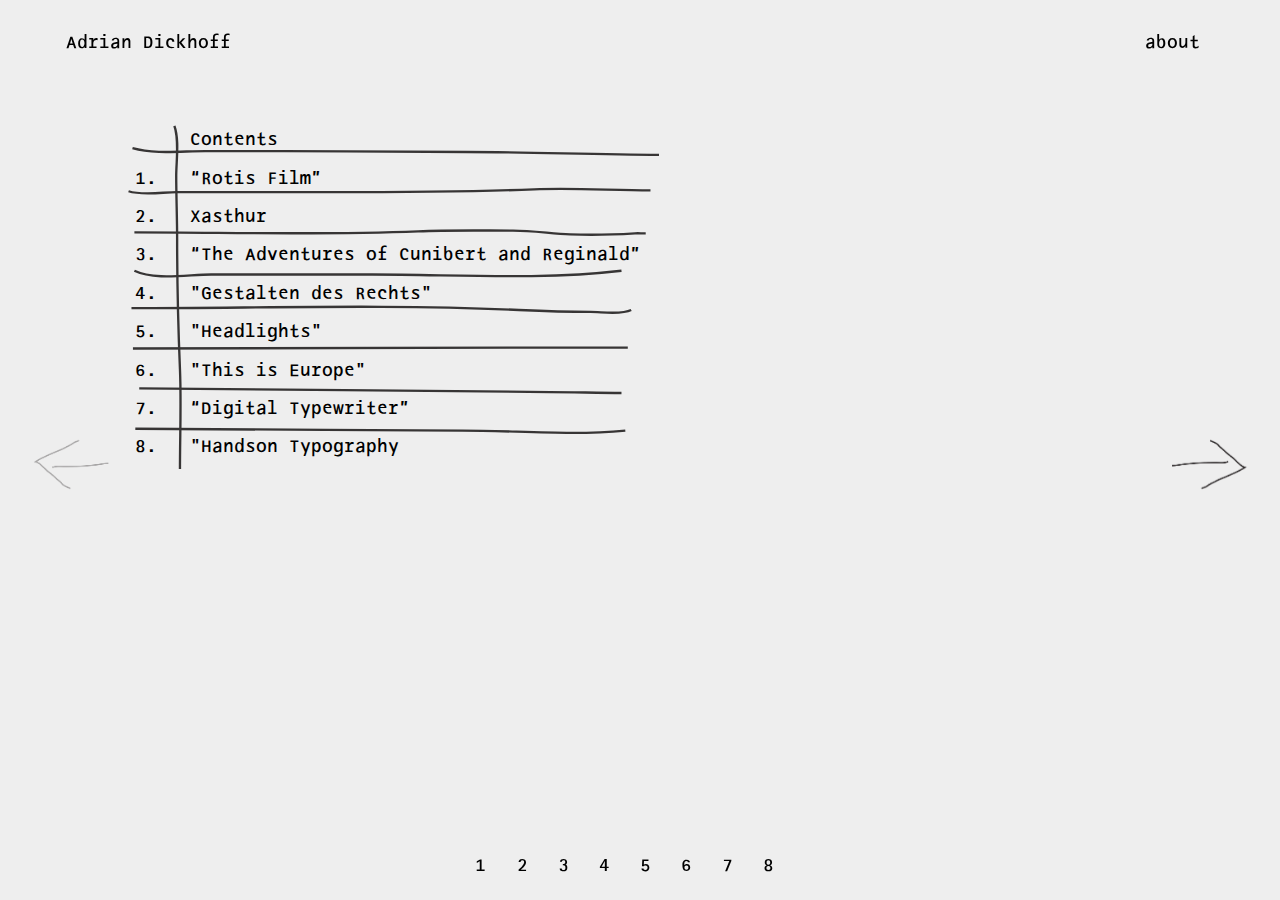
==== commit 9d8d28ee: "Links; animation auf nummern; mobile-anfang;" ====
--- a/index.html
+++ b/index.html
@@ -3,8 +3,8 @@
 <head>
     <head>
         <link rel="stylesheet" href="style.css">
-        <link rel="stylesheet" href="https://unpkg.com/swiper/css/swiper.css">
-        <link rel="stylesheet" href="https://unpkg.com/swiper/css/swiper.min.css">
+        <link rel="stylesheet" href="https://unpkg.com/swiper/swiper-bundle.css">
+        <link rel="stylesheet" href="https://unpkg.com/swiper/swiper-bundle.min.css">
     </head>
   <style>
     
@@ -21,7 +21,7 @@
           <div class="aboutsvg"> 
               <svg xmlns="http://www.w3.org/2000/svg" width="9.21428571429vw" height="auto" viewBox="0 0 129.2 54.9">
                 <g class="about-wiggle">
-                  <style>.c{fill:none;stroke-width:0.2vw;stroke:#373535;} </style>
+                  <style>.c{fill:none;stroke-width:0.2vw;stroke:#373535;}</style>
                   <path d="M109.1 3.2c-6.3 1.8-15 0.3-21.7 0.3 -5.5 0-11.1 0-16.6 0 -10.6 0-21.9-1.1-32.3 0.8 -3 0.5-5.8 1.9-8.7 2.8 -2.9 0.9-5.8 1.4-8.6 2.4 -6.6 2.5-11.8 6-16.1 11.7C-2.6 31.7 6.4 45.2 17.3 48.3c8.7 2.5 19.6 0.7 28.6 0.7 9.6 0 19.2 0 28.7 0 9.8 0 19.6 0 29.3 0 7.4 0 13-0.3 17.5-6.7 4.1-5.7 5.8-13.6 3.9-20.5 -2.1-7.6-6.8-11.6-13.5-14.8 -2-0.9-4-2.2-6.1-2.5 -2.1-0.3-4.5 0.7-6.4-0.6" class="c"/>
                   <path d="M104.4 4.4c-9.3 0.3-18.9-1-28.2-0.2 -7.8 0.6-15.5 0.9-23.4 0.9 -9.2 0.1-19.2 2.5-27.6 6.1 -6.3 2.7-13.8 5.5-17.2 11.7 -2.9 5.3-1.8 9.6-1.6 15.3 0.3 7.1 5 9.3 11.6 9.3 3.4 0 6.9-0.3 10.1 0.8 3 1 5.8 2 9.1 2.3 11.2 1 22.4-3.3 33.6-3.5 6.6-0.1 12.8-0.3 19.3 0.3 8.6 0.8 18.5 1.6 27-1.4 7.1-2.5 9.8-6.9 10.1-14 0.3-7 0.6-16.7-5.1-21.7 -2.6-2.3-6.3-3.9-9.6-5.2 -5-2-11.7-0.9-17-0.9" class="c"/>
                   <path d="M109.7 4.4c-4 1.5-10.7 0.2-15.1 0.2 -3.6 0-7.1-0.2-10.7-0.2 -6.7 0-13.3-0.2-20-0.2 -7.6 0-15.5-0.7-22.9 1C35.5 6.4 29.4 7.9 24 9.9c-4.6 1.8-9.7 4.8-13.5 8 -3.4 2.9-7.9 7.9-7.7 12.5 0.2 4.8 2.2 8.5 5.1 12.2 1.6 2 2.5 4.1 5.1 5.1 2.6 1 6.1 1.2 8.9 1.4 17.2 1.5 35.2 0.2 52.7 0.2 8 0 16 0 24 0 5.9 0 11.2 0.5 16.5-1.9 4.6-2 6.8-3.7 8.9-8.2 1.9-4.2 2.7-7.4 2.7-12.1 0-5.8-0.9-10.8-4.8-15.4 -2.2-2.6-4.9-3.4-7.8-4.9 -2.3-1.2-4.1-2.6-6.8-2.5" class="c"/>
@@ -35,285 +35,502 @@
               <p>about</p>
           </div>
     </div>
-    <div class="namewrapper">
-      <div class="hovername">
-          <div class="namesvg"> 
-            <svg xmlns="http://www.w3.org/2000/svg" width="16.2142857143vw" height="59" viewBox="0 0 227.4 59.3">
-              <style>.a{fill:none;stroke-width:0.2vw;stroke:#000;}</style>
-              <g class="name-wiggle">
-                <path d="M202.6 7c-7.3 3-22.3 0.7-30.8 0.7 -7.9 0-15.8 0-23.7 0 -19 0-38 0-57 0 -16.1 0-32.8-1-48.4 1.3 -10 1.5-24.8 4.4-32.3 11.2 -9 8.2-2.3 21.4 6.8 27.7 13.2 9.2 34 5.1 49.5 5.1 35.9 0 71.8 0 107.7 0 16.1 0 38 1.7 47-14.7 8.3-15.2-4.6-30.2-20.8-30" class="a"/>
-                <path d="M201.3 7.7c-37.1 0-74.2 0-111.2 0 -24.1 0-57.9-4.9-78.1 10.5 -10.2 7.8-7.4 19.8 1.2 27.5 9.6 8.6 24.3 4.3 36.2 5.9 37.1 5.1 77.3 5.7 115.4 4 10.4-0.5 21.1-0.5 31.2-2 6.3-0.9 19.4-3.9 23.5-8.6 13.4-15.6-6-38.6-24.2-36" class="a"/>
-                <path d="M196.6 9c-34 0-68.1 0-102.1 0 -21.3 0-50.1-4.9-70.4 3.7C13 17.4-0.2 31.3 9.8 43.7c7.6 9.5 30.1 10.4 41.1 11.3 28.4 2.4 57.7 0.7 86.3 0.7 19.8 0 40.7 1.6 60.2-1.3 11.2-1.6 28.4-11.4 27.3-24.7 -0.7-9.1-16.5-17.1-24.7-20 -4.6-1.6-8.4-3-13.3-1.3" class="a"/>
-                <path d="M214.6 13.7c-1.6-6.1-33.2-7.6-42-8 -10.9-0.6-21.9 0-32.8 0 -21.1 0-42.1 0-63.2 0 -17.2 0-35.7-2-51.4 5C15.2 15.1-2 24.8 3.9 37.7c5.3 11.6 21.9 15.4 33.4 16 18.5 0.9 37.3 0.7 56 0.7 25.8 0 51.6 0 77.3 0 13.2 0 30.4 3.1 42.2-3.5 9.3-5.1 15.7-18.8 9.8-28.4 -5.1-8.4-20.6-15-30-14.8" class="a"/>
-                <path d="M215.9 13.7c-7.6 0.9-14.8-3.7-22-5.2 -6.3-1.3-12.9-1.5-19.4-1.4 -16.8 0-33.8 0.2-50.6-0.7C94.6 5 60-1.1 31.3 7.2 20.5 10.3-2.8 22.3 4.1 37c6.9 14.9 36 12 48.7 12 38.9 0 75.8 5.3 114.7 5.3 15 0 32.8 2.8 45.8-5.3 9.2-5.7 14.5-19.9 6.7-28.5 -3.4-3.8-8.8-5.7-12-8.8" class="a"/>
-              </g>
-            </svg>
-          </div>
-      </div>  
-    <div class="Name">
-      <p>Adrian Dickhoff</p>
-    </div>
-    
-
+    <a href="#startseite">
+      <div class="namewrapper">
+          <div class="hovername">
+              <div class="namesvg"> 
+                <svg xmlns="http://www.w3.org/2000/svg" width="16.2142857143vw" height="auto" viewBox="0 0 227.4 59.3">
+                  <style>.a{fill:none;stroke-width:0.2vw;stroke:#000;}</style>
+                  <g class="name-wiggle">
+                    <path d="M202.6 7c-7.3 3-22.3 0.7-30.8 0.7 -7.9 0-15.8 0-23.7 0 -19 0-38 0-57 0 -16.1 0-32.8-1-48.4 1.3 -10 1.5-24.8 4.4-32.3 11.2 -9 8.2-2.3 21.4 6.8 27.7 13.2 9.2 34 5.1 49.5 5.1 35.9 0 71.8 0 107.7 0 16.1 0 38 1.7 47-14.7 8.3-15.2-4.6-30.2-20.8-30" class="a"/>
+                    <path d="M201.3 7.7c-37.1 0-74.2 0-111.2 0 -24.1 0-57.9-4.9-78.1 10.5 -10.2 7.8-7.4 19.8 1.2 27.5 9.6 8.6 24.3 4.3 36.2 5.9 37.1 5.1 77.3 5.7 115.4 4 10.4-0.5 21.1-0.5 31.2-2 6.3-0.9 19.4-3.9 23.5-8.6 13.4-15.6-6-38.6-24.2-36" class="a"/>
+                    <path d="M196.6 9c-34 0-68.1 0-102.1 0 -21.3 0-50.1-4.9-70.4 3.7C13 17.4-0.2 31.3 9.8 43.7c7.6 9.5 30.1 10.4 41.1 11.3 28.4 2.4 57.7 0.7 86.3 0.7 19.8 0 40.7 1.6 60.2-1.3 11.2-1.6 28.4-11.4 27.3-24.7 -0.7-9.1-16.5-17.1-24.7-20 -4.6-1.6-8.4-3-13.3-1.3" class="a"/>
+                    <path d="M214.6 13.7c-1.6-6.1-33.2-7.6-42-8 -10.9-0.6-21.9 0-32.8 0 -21.1 0-42.1 0-63.2 0 -17.2 0-35.7-2-51.4 5C15.2 15.1-2 24.8 3.9 37.7c5.3 11.6 21.9 15.4 33.4 16 18.5 0.9 37.3 0.7 56 0.7 25.8 0 51.6 0 77.3 0 13.2 0 30.4 3.1 42.2-3.5 9.3-5.1 15.7-18.8 9.8-28.4 -5.1-8.4-20.6-15-30-14.8" class="a"/>
+                    <path d="M215.9 13.7c-7.6 0.9-14.8-3.7-22-5.2 -6.3-1.3-12.9-1.5-19.4-1.4 -16.8 0-33.8 0.2-50.6-0.7C94.6 5 60-1.1 31.3 7.2 20.5 10.3-2.8 22.3 4.1 37c6.9 14.9 36 12 48.7 12 38.9 0 75.8 5.3 114.7 5.3 15 0 32.8 2.8 45.8-5.3 9.2-5.7 14.5-19.9 6.7-28.5 -3.4-3.8-8.8-5.7-12-8.8" class="a"/>
+                  </g>
+                </svg>
+              </div>
+          </div>  
+                    <div class="name">
+                      <p>Adrian Dickhoff</p>
+                    </div>
+      </div>
+    </a>
   </header>
   
   
 
-  <div class="swiper-container">
-    <div class="swiper-wrapper">
+<div class="swiper-container">
+  <div class="swiper-wrapper">
+      <div class="swiper-slide"> 
+        
+            
+              <div  class="contents">
+                <div class="tabelle">
+                  <div id="startseite" class="tabellesvg">
+                    <svg xmlns="http://www.w3.org/2000/svg" viewBox="0 0 580.6 376">
+                      <style>.a{fill:none;stroke-width:0.2vw;stroke:#000;}</style>
+                      <path d="M4.9 25.4c24.6 6.8 53.7 3.1 79.4 3.1 28.9 0 57.8 0 86.8 0 66.4 0 132.9 1 199.2 1 70.5 0 140.5 3.1 210.4 3.1" class="a"/>
+                      <path d="M0.6 72.4c14.7 4.8 37.4 1 52.9 1 12.4 0 24.8 0 37.3 0 29.9 0 59.8 0 89.7 0 87.9 0 176.2 0.5 263.4-3.1 42.4-1.8 84.9 1.1 127.2 1.1" class="a"/>
+                      <path d="M7 117.4c103.1 0 207.1 3.1 310.1-1.2 34.3-1.5 69.1-0.8 103.7-0.8 21 0 41.8 3.2 62.5 4.1 24.6 1.1 46.8 0.4 70.8-1.1 3.9-0.2 7.9 0.1 11.8 0" class="a"/>
+                      <path d="M7 159.3c22.7 10.8 58.7 4.1 83.9 4.1 14 0 27.9 0 41.9 0 44.8 0 89.7 0 134.5 0 90.1 0 183.1 6.3 272.1-4.1" class="a"/>
+                      <path d="M3.8 200.2c141 0 282.5-4.5 423.5 2 26.1 1.2 52 2.1 78.3 2.1 12.6 0 33.8 3.5 44.4-2" class="a"/>
+                      <path d="M5.4 244.3c145.9 0 291.8-1 437.9-1 34.3 0 68.6 0 103 0" class="a"/>
+                      <path d="M12.3 287.8c149.7 0 299 4.1 448.7 4.1 26.1 0 52.1 1 78.4 1" class="a"/>
+                      <path d="M8 332c119.6 0 238.1 2 357.4 2 58.8 0 120.2 5.6 178.2 0" class="a"/>
+                      <path d="M50.7 0.9c5.5 14.9 2.1 37.9 2 54.2 0 22.9 1 46.2 1 69.5 0 47.7 1.1 95.1 3.1 142.4 1.5 36.2 0 72.8 0 109" class="a"/>
+                      </svg>
+                  </div>
+                <div class="liste">
+                  <ol start=0>
+                    <li style="list-style-type: none">&nbsp;&nbsp;Contents</li>
+                    
+
+                    <div class="listewrapper1">
+                      <div class="listehover1">
+                        <div class="listesvg1">
+                          <svg xmlns="http://www.w3.org/2000/svg" width="13.0714285714vw" height="auto" viewBox="0 0 182.5 63">
+                            <style>.a{fill:none;stroke-width:0.2vw;stroke:#000;}</style>
+                              <g class="listewiggle1">
+                                <path d="M160.9 8.5c-8.6 2.8-20.9-0.8-30.1-1.7 -7-0.7-13.9-0.6-21-0.6 -10.3 0-20.4 1.5-30.6 2.5 -14 1.4-28.3-0.9-42.4 0.4 -7.3 0.7-17.5 0.6-23.7 4.8 -6.9 4.6-9.5 9.9-9.8 18C3.1 39.6 8.3 49.8 13.8 54.4c7.7 6.4 18.3 5.5 27.6 4.6 10.9-1 21.5-4.3 32.5-5.2 17.9-1.4 37-0.5 54.8 1.3 10.7 1.1 21.8 0.3 32.6 0.3 7.1 0 14.4 1 17.2-7.1 2.2-6.3 2.2-10.6 1.2-17.1 -0.8-5-2.9-10.1-6-13.9 -3.6-4.5-10.6-9-16.3-8.5" class="a"/>
+                                <path d="M152.3 8.8C117.9 8.7 83.7 8.2 49.3 8.2c-7.1 0-14.3 0-21.4 0 -4.6 0-8.7-0.2-12.9 2.3 -5.5 3.2-8.4 9.3-9.6 15.5C4.1 33 3.7 38.6 7.3 45c1.8 3.2 4 7.3 6.8 9.4 3.1 2.4 6.2 1.9 9.9 1.9 6.4 0 12.2 0.8 18.6 1.4 6.9 0.6 14.1 0.2 21.1 0.2 15.8 0 31.6 0 47.4 0 10.8 0 21.7 0.3 32.5-0.3 7.9-0.4 15.6-3 23.3-4.7 8.6-1.8 10-4.4 11.5-13.2 0.8-4.5 1.4-7.3 0.1-11.7 -1.1-4-2.3-6.4-4.8-9.7 -3.3-4.4-5.5-7.3-10.7-8.6 -4.8-1.2-11-1.7-15.8-0.3" class="a"/>
+                                <path d="M147.2 9.2c-4.6 1.5-9.9-0.1-14.6-0.4 -3.5-0.2-7 0-10.5 0 -4.5 0-9 0-13.5 0 -7.2 0-14.5 0.4-21.7-0.3 -15.4-1.6-31.3-0.3-46.8-0.3 -8.4 0-20.6-2.5-27.9 2.8 -4.9 3.5-6.9 11.9-8 17.9 -1.3 6.9-0.6 16.6 4.5 21.6 4.8 4.7 11.4 5.3 17.6 6.2 10.6 1.6 22.3 1.2 33 1.2 17.2 0 34.5-0.4 51.7 0 15.1 0.4 30.1 1 45-1.2 5.7-0.8 12.2-2.6 16.5-6.7 10.6-10.2 1.3-29.1-7.5-36.6 -2.7-2.3-5.1-2.4-8.3-3.2" class="a"/>
+                                <path d="M152 8.2c-7.2-0.1-14.5-1.1-21.7-1.4 -7.6-0.3-15.2-1.2-22.8-1.5C92.3 4.6 76 3.5 60.8 5c-11.7 1.2-24.3 2.7-35.8 5.4 -6.9 1.6-15.4 2.8-19.8 9.4 -3.5 5.3-2.3 15 0.1 20.5 1.5 3.5 3.7 6.4 5.4 9.6 1.6 3.1 2.1 5.9 5.3 7.5 5.3 2.6 12.6 1.9 18.2 1.9 6.6 0 13.1 0 19.7 0 18.7 0 37.3 0.3 56 0.3 14.9 0 29.4 2 43.9-1 7.2-1.5 17.9-2.1 21.5-10.6 1.1-2.4 1-5.5 1.8-8.1 0.9-2.9 1.2-5 1.2-8.1 0-6.9-3.7-12.7-8.8-16.6 -10.6-8.1-21-8.7-34-8.6 -0.5 0-1 0-1.5 0" class="a"/>
+                            </g>
+                          </svg>
+                        </div>
+                    </div>
+                      <div class="liste1">
+                        <li>&nbsp;&nbsp;“Rotis Film”</li>
+                      </div>
+                    </div>
+
+                    <a href="#xasthur1">
+                      <div class="listewrapper8">                   
+                        <div class="listehover8">
+                          <div class="listesvg8">
+                            <svg xmlns="http://www.w3.org/2000/svg" width="9.21428571429vw" height="auto" viewBox="0 0 129.2 54.9">
+                              <style>.a{fill:none;stroke-width:0.2vw;stroke:#373535;}</style>
+                                <g class="listewiggle8">
+                                  <path d="M109.1 3.2c-6.3 1.8-15 0.3-21.7 0.3 -5.5 0-11.1 0-16.6 0 -10.6 0-21.9-1.1-32.3 0.8 -3 0.5-5.8 1.9-8.7 2.8 -2.9 0.9-5.8 1.4-8.6 2.4 -6.6 2.5-11.8 6-16.1 11.7C-2.6 31.7 6.4 45.2 17.3 48.3c8.7 2.5 19.6 0.7 28.6 0.7 9.6 0 19.2 0 28.7 0 9.8 0 19.6 0 29.3 0 7.4 0 13-0.3 17.5-6.7 4.1-5.7 5.8-13.6 3.9-20.5 -2.1-7.6-6.8-11.6-13.5-14.8 -2-0.9-4-2.2-6.1-2.5 -2.1-0.3-4.5 0.7-6.4-0.6" class="a"/>
+                                  <path d="M104.4 4.4c-9.3 0.3-18.9-1-28.2-0.2 -7.8 0.6-15.5 0.9-23.4 0.9 -9.2 0.1-19.2 2.5-27.6 6.1 -6.3 2.7-13.8 5.5-17.2 11.7 -2.9 5.3-1.8 9.6-1.6 15.3 0.3 7.1 5 9.3 11.6 9.3 3.4 0 6.9-0.3 10.1 0.8 3 1 5.8 2 9.1 2.3 11.2 1 22.4-3.3 33.6-3.5 6.6-0.1 12.8-0.3 19.3 0.3 8.6 0.8 18.5 1.6 27-1.4 7.1-2.5 9.8-6.9 10.1-14 0.3-7 0.6-16.7-5.1-21.7 -2.6-2.3-6.3-3.9-9.6-5.2 -5-2-11.7-0.9-17-0.9" class="a"/>
+                                  <path d="M109.7 4.4c-4 1.5-10.7 0.2-15.1 0.2 -3.6 0-7.1-0.2-10.7-0.2 -6.7 0-13.3-0.2-20-0.2 -7.6 0-15.5-0.7-22.9 1C35.5 6.4 29.4 7.9 24 9.9c-4.6 1.8-9.7 4.8-13.5 8 -3.4 2.9-7.9 7.9-7.7 12.5 0.2 4.8 2.2 8.5 5.1 12.2 1.6 2 2.5 4.1 5.1 5.1 2.6 1 6.1 1.2 8.9 1.4 17.2 1.5 35.2 0.2 52.7 0.2 8 0 16 0 24 0 5.9 0 11.2 0.5 16.5-1.9 4.6-2 6.8-3.7 8.9-8.2 1.9-4.2 2.7-7.4 2.7-12.1 0-5.8-0.9-10.8-4.8-15.4 -2.2-2.6-4.9-3.4-7.8-4.9 -2.3-1.2-4.1-2.6-6.8-2.5" class="a"/>
+                                  <path d="M100.2 3.9c-4.2 2-11.9 0.5-16.3 0.5 -14.1 0-28.5-0.9-42.5 0.1C34.6 5 24.8 4.8 18.7 8.1 12.2 11.7 7.2 18.3 4.5 25.2 1.4 33 2 41.2 9.1 46.1c3.7 2.5 8.5 3 12.8 3.4 7.9 0.8 16.1 0.3 24 0.3 15.6 0 31.2 0.9 46.9 0.9 8.6 0 18.6 1.6 25.1-5 5.3-5.5 6.1-12.8 6.7-20.1 0.7-7.9-5.4-16.4-12.5-19.7 -4.7-2.1-8.5-2.7-13.6-2.7" class="a"/>
+                                </g>
+                            </svg>
+                          </div>
+                        </div>
+                        <div class="liste8">
+                          <li>&nbsp;&nbsp;Xasthur</li>
+                        </div>
+                      </div> 
+                    </a>
+
+                    <a href="#cunibert">
+                    <div class="listewrapper2">
+                      <div class="listehover2">
+                        <div class="listesvg2">
+                          <svg xmlns="http://www.w3.org/2000/svg" width="38.2857142857vw" height="auto" viewBox="0 0 536 66.5">
+                            <style>.a{fill:none;stroke-width:0.2vw;stroke:#000;}</style>
+                              <g class="listewiggle2">
+                                <path d="M524.7 14.4c-9.4 4.8-35.4-1.9-46.9-3.7 -17.8-2.8-35.8-5.3-53.8-6.4 -23.1-1.4-46.9 0.1-70.1 0.1 -26.6 0-53.1 0-79.7 0 -67 0-134.1 1.3-200.8 7 -9.1 0.8-91 4.9-64.1 31.3C26.8 59.8 68.5 53.4 91.2 53.4c67.1 0 134.2 0 201.2 0 43.9 0 87.7 0 131.6 0 27.6 0 63.4 5.7 89.4-1.8 9.6-2.7 18.1-8.2 18.6-18.2 0.6-11-9.2-15.3-18.9-18" class="a"/>
+                                <path d="M509 21.4c-71.4-15-140.1-16-213.8-16 -33 0-66 0-99 0 -30.2 0-62-2.7-91.8 1.2 -25 3.3-53.4 4.3-77.1 11.5C3.9 25.1 4.7 47.1 29.2 53.1c20.1 4.9 44.1 0.1 64.9 1.2 47.6 2.4 95.7 2.1 143.7 2.1 47.1 0 94.1 3 141.3 3 29.7 0 57.7-4.1 86.9-5 14.8-0.5 55 6.6 61.6-9 7-16.7-16.3-29.9-31.2-29" class="a"/>
+                                <path d="M512.1 21.4c-9.1-1.7-21.8-6.8-32.3-8 -11.6-1.3-24.2 0-35.9 0 -26.9 0-53.8 0-80.7 0 -30.9 0-61.7 0-92.6 0 -58.7 0-117-3-176-3 -23.5 0-58.5-6.4-77.7 8.8C-2.5 34.5 19.3 49.5 37 53.1c20.7 4.2 45.3 1.2 66.7 1.2 34.8 0 69.6 0 104.4 0 43.8 0 88.9-2.5 132.5 0.9 18.7 1.5 37.2 5.9 56.3 6.1 17.1 0.2 34.2 0 51.3 0 23 0 49.7-0.2 70.2-8.8 25.5-10.8-3-27.7-17-32.4 -4.3-1.4-7.9-3.3-12.3-3.8" class="a"/>
+                                <path d="M492.8 15.9c-65.9-15.4-140.6-9-209.6-9 -73.2 0-146.4 0-219.6 0 -17.4 0-50.5 1.4-52.6 23 -1.7 17.8 28.8 19.1 43.2 21 77.2 10.2 158.1 6.3 236.5 7 52.8 0.5 106.2 3 159.4 3 17.9 0 34.1-3 51.2-7.2 5.5-1.4 34.9-4.5 23-15.8 0 0-10.9-16-32.2-23.3" class="a"/>
+                              </g>
+                          </svg>
+                        </div>
+                    </div>
+                      <div class="liste2">
+                        <li>&nbsp;&nbsp;“The Adventures of Cunibert and Reginald”</li>
+                      </div>
+                    </div>
+                  </a>
+                    <div class="listewrapper3">
+                      <div class="listehover3">
+                        <div class="listesvg3">
+                          <svg xmlns="http://www.w3.org/2000/svg" width="21.2857142857vw" height="auto" viewBox="0 0 298.1 59">
+                            <style>.a{fill:none;stroke-width:0.2vw;stroke:#000;}</style>
+                            <g class="listewiggle3">
+                              <path d="M284.8 10c-12.4 4.4-32.6 0.7-46 0.7 -11.1 0-22.2 0-33.3 0 -24.5 0-49 0-73.5 0 -23.5 0-47.1 0-70.6 0 -14.1 0-31.6-3.2-43.9 4 -12.8 7.5-16.2 20.6-2.7 29.9 13.9 9.6 33.8 7.3 49.9 8.1 49.8 2.3 100.3 2 150.3 2 20.1 0 57.4 6.5 73.9-7.5 12.3-10.5 3.4-33-11.4-36.5" class="a"/>
+                              <path d="M280.8 16c-6.9-0.4-13.7-3.7-20.7-4.7 -8.1-1.1-16.6-0.8-24.6-1.2 -10.2-0.5-20.5-0.1-30.7-0.1 -28.2 0-56.5-0.2-84.7-1.3 -21.3-0.9-42.7 1-64 0 -11.9-0.5-22.8-2.6-34.2 1.9C9.6 15.4-2 26.1 8 38.8c7.8 10 21.3 10.7 32.9 11.8 47.5 4.6 96.6 1.1 144.7 1.1 19.7 0 39.6 2.3 59.3 2.3 9.7 0 20.7 1.3 30-0.8 9.5-2.2 18-6.6 16.7-17.2 -0.9-7.2-7.4-21.4-15.3-23.3" class="a"/>
+                              <path d="M276.8 12.7c-10.5-0.1-24.5-3.7-36.3-4.7 -14.4-1.1-29-0.7-43.5-0.7 -18.4 0-36.9-1.7-55.2-2.7C125.6 3.9 109.3 4 93 4c-12.6 0-105.2-1.1-82.7 32 7.3 10.7 20.5 13.7 32.3 15.3 25.5 3.6 51.5 2.7 77.4 2.7 48 0 96.6 1.9 144.5-0.1 13.7-0.6 27-3.4 27.6-19.2 0.4-11.3-9.9-17.8-19.3-21.3" class="a"/>
+                              <path d="M285 22.2c-2.3 0.7-10.6-3.4-13.9-4.5 -5.5-1.8-11-3.3-16.6-4.9 -10.4-3-21.6-4-32.4-5.1C186.8 4 151.2 5.2 115.6 5.2c-20.6 0-44.4-2.9-64.6 1.5 -12.5 2.8-26.6 7.4-38.6 12 -9.7 3.8-11.6 14.7-5 23 7.5 9.4 22.3 8.1 33.1 9.9 18.7 3.1 38.2 4.6 57.2 4.6 31.4 0 62.9-1 94.4-1 26.8 0 56.9 3.5 82.9-2.5 8.5-2 14.1-4 15.5-13.5 1.5-10.3-5.3-18.5-14.5-22" class="a"/>
+                            </g>
+                          </svg>
+                        </div>
+                      </div>
+                      <div class="liste3">
+                        <li>&nbsp;&nbsp;"Gestalten des Rechts"</li>
+                      </div>
+                    </div>
+
+                    <div class="listewrapper4">
+                      <div class="listehover4">
+                        <div class="listesvg4">
+                          <svg xmlns="http://www.w3.org/2000/svg" width="13.2142857143vw" height="auto" viewBox="0 0 184.6 59.5">
+                            <style>.a{fill:none;stroke-width:0.2vw;stroke:#000;}</style>
+                              <g class="listewiggle4">
+                                <path d="M170.4 7.9c-3.3 1.2-8.2 0.4-11.6 0.4 -6.6 0-13.1 0-19.7 0 -7.8 0-15.6 0-23.4 0 -12 0-24 0-36 0 -12.2 0-24.3 1.2-36.5 2.7 -7.6 1-16.3 1.1-23.6 3.5C3.2 20.1 1.8 39.4 15.5 48.7c9.3 6.3 20.2 6.3 31.6 6.3 13.7 0 27.4-0.4 41.1-0.4 17.3 0 35 0.5 52.3-0.4 8.8-0.4 20.6 0 28.7-3.5 8.2-3.5 10.6-13.2 9.4-21.2 -1-6.7-1.7-17.4-10.5-18.7" class="a"/>
+                                <path d="M173.8 17.6c-2.5-2.6-4-5.6-7.1-7.7 -4.5-2.9-9.6-2.4-14.7-2.7 -15-1.1-30-0.9-45.2-0.9 -16.8 0-34.6-1.7-51.3 0.3C47.9 7.5 40.4 9 32.9 10.3c-5.1 0.9-10 1.3-14.4 4.4 -5.8 4.1-7.8 10.9-8.7 17.6 -0.8 6.3 2.4 11.8 7 15.7 5.8 5 15.6 6.2 23 6.6 14.7 0.8 29.2 1.7 44 1.7 14 0 28 0 42 0 10.4 0 20.2-1.6 30.4-2.4 6.2-0.5 15.8-1.9 19.9-6.6 4.4-4.9 4.8-10.4 5.1-16.7 0.6-13.5-11.3-24.2-24.7-23" class="a"/>
+                                <path d="M158.8 8.3c-11.5 0.3-23.5-2.4-35-3.4 -10.2-0.9-20.8-0.3-31.2-0.3 -17 0-36.2-2.3-52.8 1.7 -8.8 2.1-18.4 6.2-26.1 10.7C7.4 20.8 1.4 27.3 5.2 35.3c3.2 6.9 13.9 11.2 20.3 13.7 11 4.3 24.2 3 36 3.6 5.5 0.3 11.2 1.4 16.7 2.2 9.9 1.4 19.3 2 29.3 2 9.4 0 18.8 0.4 28.1-1 5.9-0.9 11.8-2.3 17.8-2.7 6.4-0.4 13.9 0.3 19.4-3.6 4.5-3.1 6.4-10.1 7.2-15.1 1.3-7.8-2.4-12.9-7.2-18.8 -4.9-5.9-14-7-21.4-7.9" class="a"/>
+                                <path d="M160.8 8.6c-8.1-0.5-16.1-3.3-24.3-3.9 -5.8-0.5-11.7-0.1-17.5-0.1 -12.4 0-24.9 0-37.3 0 -13.5 0-27 0-40.5 0 -6.7 0-11.6 0.7-17.5 4C10.4 16-0.1 35.4 12.4 48.3c5.1 5.3 14.2 5.3 21 5.9 15.7 1.6 31.7 1.5 47.4 0 12.7-1.3 25.8-0.9 38.7-0.9 13.7 0 27-1.3 40.6-1.3 5.7 0 11.6 1.2 15.3-3.7 2.9-3.7 5.1-8.9 5.4-13.6 0.5-7.1-5.3-14.5-10.7-18.7 -4.2-3.4-11.5-8.8-17-8.7" class="a"/>
+                              </g>
+                          </svg>
+                        </div>
+                      </div>
+                      <div class="liste4">
+                        <li>&nbsp;&nbsp;"Headlights"</li>
+                      </div>
+                    </div>
+
+                    <div class="listewrapper5">
+                      <div class="listehover5">
+                        <div class="listesvg5">
+                          <svg xmlns="http://www.w3.org/2000/svg" width="16vw" height="auto" viewBox="0 0 224.1 63">
+                            <style>.a{fill:none;stroke-width:0.2vw;stroke:#000;}</style>
+                              <g class="listewiggle5">
+                                <path d="M220.2 23.1c-4.9-2.7-9.4-6.8-15.5-8.5 -5.8-1.7-12.5-2-18.6-2.5 -21.4-1.7-43.4-1-65-1 -30.5 0-63.5-3.3-93 3.1C18 16.4 7.7 20.6 8.2 32.6c0.4 8.9 6 16.8 14.6 19.6 11.9 4 26.8 1.9 39.4 1.9 20.5 0 41.7-1.5 62 0.5 24.9 2.5 51.9 1 76.1-1.5 8.7-0.9 14.1-3.5 18-11.5 2.5-5.1 4.6-18.3-3.1-21" class="a"/>
+                                <path d="M215.2 21.1c-8.7-5.3-25.2-5.4-36-7 -14.9-2.1-29.9-4.1-44.9-5.5 -16.7-1.6-34.1-0.5-51-0.5 -13.8 0-30.7-2.2-44.1 1 -9.5 2.3-25.6 5-30.5 14.5 -3.3 6.3 2 16.4 6.5 21.6 7.5 8.8 18.2 9.8 29.4 10.4 15.7 0.8 31.4 1 47.2 1 28 0 56 0 84 0 14.1 0 40.3 1.6 42.4-17.5 0.7-6.3-1.5-16.3-7.5-19.5" class="a"/>
+                                <path d="M210.7 19.6c-9.8-12.2-40.8-8.5-55-8.5 -27.8 0-55.8 1.2-83.5-0.4 -17.5-1-33.3-1.9-49.6 4C13.3 18.1 0.4 23.9 4.3 36.6c3.1 10 17.5 14.6 26.4 16.9 19.2 4.8 38.5 3.2 58.2 5 27.4 2.5 55.3 1.1 82.9 1.1 13.4 0 26.3 2.6 36.9-6.4 11-9.4 16.7-30-1-35.1" class="a"/>
+                                <path d="M220.2 26.6c-20.6-15.6-48-17.7-72.6-20.6 -24.5-2.9-49.4-1.9-74.2-1.9 -16.6 0-31.3 0-46.8 6.1 -9.6 3.8-19.9 9.1-21.4 20.4 -1.7 12.1 9.3 17.1 19.5 19 19.5 3.6 40.6 6.4 60.5 7 24.7 0.7 49.5 1.5 74.2 1.5 12.5 0 26.2 1 38.3-1.9 6-1.4 13.8-1.9 17.9-6.7 3.4-4.1 4.5-11 3.2-16 -3.3-12.7-16.1-11.4-23.6-18.9" class="a"/>
+                            </g>
+                          </svg>
+                        </div>
+                      </div>
+                      <div class="liste5">
+                        <li>&nbsp;&nbsp;"This is Europe"</li>
+                      </div>
+                    </div>
+                      
+                    <div class="listewrapper6">
+                      <div class="listehover6">
+                        <div class="listesvg6">
+                          <svg xmlns="http://www.w3.org/2000/svg" width="19.8571428571vw" height="auto" viewBox="0 0 278 70">
+                            <style>.a{fill:none;stroke-width:0.2vw;stroke:#000;}</style>
+                              <g class="listewiggle6">
+                                <path d="M275.1 20.7c-3.5 1.2-7.2-3.4-10.9-4.5 -3.8-1.2-8.4-1.4-12.3-2.2 -8-1.7-15.9-3.2-24.1-4 -31.7-3-63.6-2.6-95.7-2.6 -22.8 0-46.6-1.5-69.1 0.7 -14.5 1.4-40-2.9-51.3 7.8 -6.4 6.1-8 23.9-1.7 30 10.5 10.3 30.1 9.6 43.7 10.2 20.5 0.9 40.5 4.7 61.3 4.7 23.3 0 46.6 0 69.9 0 13 0 26.2-0.2 38.6-2 10.7-1.5 24 0 34.1-3.9 12.7-4.9 25-26.1 10.7-35.5" class="a"/>
+                                <path d="M267.6 19.4c-12.9-2.5-27.3-8.1-41.6-9.9 -14-1.7-27.9-2.1-42-2.1 -30.9 0-61.8-2-92.4-2 -18.2 0-98-10.6-83.9 26 9.9 25.8 43.5 25.6 67.1 26.7 16.2 0.7 31.6 3.9 47.7 4.7 22.6 1 45.3 1.3 68.1 1.3 14.1 0 31.4 2.5 45.1-0.6 5.3-1.2 10.5-4.1 15.3-6.2 4.4-1.9 11.3-3.5 15-6 7.5-5.2 5.1-20.7 0-27 -5.9-7.4-18.4-11.5-27.1-13.5" class="a"/>
+                                <path d="M241.7 10.7c-12.2 3.4-30.9 0-43.8 0 -16.8 0-33.2-2-49.7-2 -30.5 0-61 0-91.5 0 -14.9 0-38.9-3.8-48.9 9.5 -7.8 10.3-0.9 22.7 9 29.4 12.4 8.3 27.1 8.5 41.6 8.5 20 0 40 0 60 0 18.3 0 36.1 2.7 54.5 2.7 19.6 0 39-0.7 58.7-0.7 11.8 0 28.7 1.3 37.3-8.1 7.1-7.7 7.2-28.8-5.3-31.2" class="a"/>
+                                <path d="M266.9 20.1c-23.8-10.9-53-9.9-78.5-12 -24.4-2-48.9-2.7-73.4-2.7 -23.6 0-49.5-3-72.7 0.5C29.4 7.8 8.7 13.9 9.2 28.7c1.1 33.7 57 30.7 79.8 32.7 28.7 2.4 59 4.7 87.8 4.7 19.8 0 40.3 1 59.4-2.6 10.3-2 27.4-3.5 32.7-13.5 5-9.3 2.5-23.6-5.3-30.5" class="a"/>
+                              </g>
+                          </svg>
+                        </div>
+                      </div>
+                      <div class="liste6">
+                        <li>&nbsp;&nbsp;“Digital Typewriter”</li>
+                      </div>
+                    </div>  
+
+                    <div class="listewrapper7">
+                      <div class="listehover7">
+                        <div class="listesvg7">
+                          <svg xmlns="http://www.w3.org/2000/svg" width="18.7857142857vw" height="auto" viewBox="0 0 262.5 62.5">
+                            <style>.a{fill:none;stroke-width:0.2vw;stroke:#000;}</style>
+                              <g class="listewiggle7">
+                                <path d="M247.8 12.8c-9 0.7-25.3-3-37.2-3 -16 0-31.9-0.3-47.9-1C126 7.3 89.1 10.5 52.5 8.8 37 8.1-4.6 8.1 7.8 33.8c8.9 18.6 36.7 14.2 53.9 15.8 48.9 4.4 100 0.2 149.1 0.2 15.1 0 36.5 5.1 45.3-9.9 7.6-13.1-1-21.1-13.3-26.1" class="a"/>
+                                <path d="M243.8 13.8c-2.3 3.4-37.2-4.4-43.9-5 -13.5-1.2-27.3 0.3-40.8-1 -33.7-3.3-68.3-2-102.3-2 -18.6 0-64.7-1.9-49.3 27.2C17.8 52.4 57.6 54.1 76.3 54.8c46.7 1.8 95.8 3.1 142.5 1 11.7-0.5 30.6-1.3 37.7-12.3 6.3-9.8-4.7-28.4-15.7-30.7" class="a"/>
+                                <path d="M241.8 12.8c-9.1 1.2-21.3-3.1-31-4 -8.4-0.8-16.6-1-25-1 -16.9 0-33.8 0-50.8 0 -32.2 0-65.1-1.8-97.3 0C23.7 8.6-3.5 14 8 34.6 16.5 49.9 40.9 48.4 55.7 49.8c25 2.4 50.8 1.1 75.9 3.2 21.9 1.8 43.2 2.8 65.4 2.8 11.8 0 23.1-1.3 34.7-2 7.5-0.4 18.6 1.3 23.8-5 10.8-13.1-5.9-30.5-16.8-36" class="a"/>
+                                <path d="M245.1 16.5c-3.4-3-12-4.1-16.7-5.1 -4.4-0.9-8.9-1.2-13.3-1.9 -8.2-1.3-16.6-2-25-2 -4.2 0-8.4 0-12.7 0 -8.6 0-17-2-25.6-2 -9.4 0-18.7-1-28.2-1 -10.4 0-20.9 0.4-31.3 0.3C72.9 4.8 52.3 3 33.1 6.5c-9.1 1.7-18.7 5.9-24.8 13.1C3.6 25.1 3.5 32.9 7.8 38.8c6.7 9.1 26.6 10.4 36.2 10.7 12.8 0.5 24.8 0.4 37.4 2.3 13.2 2 26.4 3.9 39.7 5.6 16.1 2 33.5 1 49.8 0.8 13-0.1 26.1-3.7 39-5.3 10.7-1.4 21.3-1.2 32.1-1.3 3.8 0 7.8-0.6 11.5-1.7 3.5-1 4.8-3.9 5.5-7.7 1.1-5.6 0.7-12-2.2-16.9 -4.1-6.8-13.2-13.4-21.4-13.8" class="a"/>
+                              </g>
+                          </svg>
+                        </div>
+                      </div>
+                      <div class="liste7">
+                        <li>&nbsp;&nbsp;"Handson Typography</li>
+                      </div>
+                    </div> 
+                    
+                    
+                    
+                  </ol>
+                </div>
+              </div>        
+        </div>
+
+        <div class="startseite-pfeile">
+          <a href="#xasthur1">
+            <div class="pfeile"> 
+              <div class="pfeil1"> 
+                <svg xmlns="http://www.w3.org/2000/svg" width="28.2857142857vw" height="auto" viewBox="0 0 395.9 171.8">
+                  <style>.y{fill:none;stroke-width:0.2vw;stroke:#373535;}</style>
+                    <g class="wiggle">
+                      <path d="M2.1 99.9c7.1 3.8 35.3-4.9 41.7-5.7 54.9-6.9 109.7-9.7 165-9.6 18.3 0.1 35.4 2 53.2 2.6 15.1 0.5 29.6 1.1 44.6 3.2 10.3 1.5 20.6 0.7 30.8 3.5" class="y"/>
+                      <path d="M243.9 3.4c16.2 19.1 41.3 34.4 61.8 48.6 17.2 12 35.5 21.8 53 33.1 9.5 6.1 19.7 11.3 30.1 15.4 -4.7 4.9-16.4 8.9-21.5 11.4 -20.8 10.2-40.8 21.9-61.5 32.3 -15.4 7.7-32.4 12.9-47.4 21.5" class="y"/>
+                      <path d="M8.6 100c21.1-4.6 43.3-0.6 64.7-3.9 16.6-2.5 33.7-1.5 50.5-1.5 13.5 0 26.7-2.4 40.3-2.3 20.3 0 40.3-1.2 60.6-1.2 28 0 56 0.8 84 0.8 10.2 0 18.5 4.3 28.5 4.3" class="y"/>
+                      <path d="M247.5 5.7c9.9 5.6 19.3 12.3 29.3 17.9 3.6 2 5.7 4 8.7 6.6 10.8 9.4 20.8 19.2 31.4 28.5 8.8 7.7 19.8 14.3 29.5 20.6 9.8 6.4 19.9 13.4 30.2 18.8 -0.9 0.8-2.2 1.6-3.4 2 3.7-0.1 6.8 1.9 10.3 2.8 -31.6 14.6-64.1 27.3-96.3 40.4 -8.7 3.5-16.8 7.9-23.9 14 -2.7 2.4-7 4.9-8.3 8.2" class="y"/>
+                      <path d="M2.3 98.4c24.8 0 48.8-1.2 73.3-5 19.2-3 38.5-6.2 58-6.3 12.9-0.1 25.8-2.3 38.8-2.3 22.4 0 44.9 0.1 67.3 0 5 0 9.6 0.4 14.5 1.5 7.8 1.8 15.7 1.2 23.6 2 8.9 0.9 18.2 1.9 26.9 3.2 5.8 0.9 11.9 1.7 17.8 2.3 4.5 0.4 11.1-1.2 14.8 1.6" class="y"/>
+                      <path d="M245.9 7.2c7.9 0.9 15.7 7.7 22.4 11.6 8.5 5 17.2 9.5 25.6 14.6 6.6 4 13.9 7.6 20.1 12.3 11 8.2 17.6 20.6 28.5 28.9 7.8 5.8 17.5 9 24.9 15.3 7.3 6.2 14.2 11.2 22 16.8 -3.3 3.2-12.2 2.6-16.5 3.2 -9 1.2-16.8 3.4-25.3 5.7 -13.5 3.7-25.7 7.7-38.4 14 -7.4 3.7-14.5 9.2-21.3 13.9 -8.4 5.8-21.7 10.8-27.3 19.7" class="a"/>
+                      <path d="M7.8 98.8c4.7 1.6 11.6 0.4 16.5 0.4 13.8 0.1 27.1-2.3 40.9-3.1 6.2-0.3 11.6 0.4 17.4-1.1 14.6-3.7 29.4-2.2 44.2-4.8 29.3-5.2 61.2-2.7 91.2-2.7 23 0 44.7-0.1 67.3 3.9 10.1 1.8 20.3 2.3 30.5 3 3.1 0.2 6.3-0.2 9.4 0.1 5.6 0.4 11.2 2.8 16.7 3.1" class="y"/>
+                      <path d="M246.3 2.2c12.5 14 32.3 20.5 47.5 31.1 5.5 3.9 11.2 7.3 16.8 10.9 8.6 5.4 16.6 12.3 24.2 18.7s16.5 11.8 24.4 18c10.5 8.3 22.2 15.6 33.1 23.4 -14.4 8.5-32.2 10.9-47.6 17.3 -18.3 7.5-37 14.8-55.1 22.8 -9.5 4.2-14.6 11.4-21.9 18.6 -2.3 2.3-5.6 4.1-7.8 6.7" class="y"/>
+                      <path d="M12.9 98.4c17.2 0 33.8 0 50.8-2.1 11.3-1.4 22.5-3.7 33.7-5.4 31.2-4.7 62.8-6 94.4-4.6 28.3 1.3 56.5 1.6 85 1.6 9 0 18-0.3 27 0 10.3 0.3 19.6 5.9 29.8 6.6" class="y"/>
+                      <path d="M246.3 5.7c8.6 7.7 18.5 14.9 27.9 21.5 7.4 5.2 17.9 9.2 22.8 17.1 4.4 7.2 8.2 12.7 14.7 18.3 6.4 5.5 13.9 9.6 20.2 15.2 9 7.8 21.3 12.9 32.4 17.5 7.6 3.1 13.6 2.9 18 10 -5.8 4-12.2 5.7-18.6 8.4 -15.6 6.5-32.5 10.9-46.6 20.6 -4.8 3.3-9.7 5.7-14.2 9.3 -4.1 3.2-8.1 6.7-12.1 10 -4.8 3.9-10.1 5.3-16.3 5.9 -4.4 0.4-6.9 3.4-10.9 4.1" class="y"/>
+                      <path d="M3.5 98.8c22.3-2.7 44.6-6 66.9-9.3 14.3-2.1 28.5-5.4 42.8-7 12.2-1.3 25.3-2 37.6-2 10.3 0 19.9 3.1 30.1 3.1 15.2 0 30.4-0.1 45.5 0.4 12.6 0.4 25.1-0.2 37.7 0 12.8 0.2 24.7 4.6 37.2 6.3 11.5 1.6 22.5 3 33.8 2.6" class="y"/>
+                      <path d="M245.5 3.3c5.7 6.9 8.5 14.3 15.6 20.4 5.5 4.8 11.7 8.5 17.9 12.2 4.8 2.9 9.8 6 14.5 9.2 11.4 7.9 24.5 14.5 36.2 22.1 11.5 7.4 22.1 14.6 34.7 20 9.3 4 20.4 9.9 27.8 16.8 -24.2 12.1-49.4 22.5-74.3 33.1 -7 3-14.3 5-21 8.6 -6.3 3.3-12.4 7.1-18.7 10.5 -6.6 3.5-14.5 7.7-19.9 12.8" class="y"/>
+                    </g>
+                  </svg> 
+              </div>
+            </div>
+          </a>
+
+          <a href="#cunibert">
+          <div class="pfeile"> 
+            <div class="pfeil2"> 
+              <svg xmlns="http://www.w3.org/2000/svg" width="351" height="133" viewBox="0 0 350.5 133">
+                <style>.a{fill:none;stroke-width:3;stroke:#373535;}</style>
+                <g class="wiggle2">
+                <path d="M5.1 41.3c50.6 8.1 101.7 19.8 152.8 23.2 16.6 1.1 32.8 1.5 49.3 3.4 19.3 2.2 49.2 9.8 67.2 4.5" class="a"/>
+                <path d="M165 3.6c38.4 18.1 79.7 45.9 121.3 53.9 20.3 3.9 41 6.6 61.4 9.8 -8.2-1-14 1.6-22.5 4.3 -34.4 10.8-68.2 23.5-101.8 36.4 -24.2 9.3-51.5 12.3-75 21.7" class="y"/>
+                <path d="M4.2 40.3c7.7 5.5 19.9 5.3 29.1 6.9 15.7 2.7 31 4.6 47 4.7 24.1 0 47 2.9 70.4 6.9 39 6.6 79 15.2 118.4 15.6" class="y"/>
+                <path d="M166.7 3.8c5.7 0.3 12.4 5.7 18.1 7.5 2.6 0.9 4.9 1.9 7.4 2.9 6.4 2.5 11.3 5.6 16.9 9.4 12.6 8.5 25.9 12.3 40.3 16.7 8.1 2.5 15.7 6.5 23.7 9.5 11 4.1 22.4 6.7 33.7 9.7 11.8 3.1 24.3 8.1 36.4 8.9 -6.9 4.3-19.7 2.8-28 4.8 -7.5 1.8-14.2 4.7-21.2 7.6 -11.2 4.6-22.4 8.9-33.8 12.6 -13.6 4.5-28.4 5.5-41.5 11.9 -11.9 5.8-23.2 10.8-36.1 13.4 -6.5 1.3-12.9 3.5-19.3 5.6 -5.2 1.7-10 4.9-16.1 5.5" class="y"/>
+                <path d="M7.2 41.3c19.2 5.9 42 10.6 62.3 11.4 19.7 0.8 40.1-0.7 59.7 2.3 37.8 5.6 75.9 10.8 113.6 15.9 7.8 1.1 17 1.1 24.5 3.5" class="y"/>
+                <path d="M167.7 3.8c12.2 13.3 33.7 20 50.1 26.6 14.5 5.9 30.3 8.7 45.3 13 14.8 4.2 30.1 9.7 44.1 15.9 10 4.4 23.6 11.1 34.9 10.6 -5.2 5.4-24.2 5.4-32.3 7.4 -6.5 1.6-12.6 3.7-18.8 6.1 -14.2 5.4-29.6 9.8-44.3 13.9 -15.7 4.4-30.9 10.9-46.6 15.6 -15.9 4.8-31.8 10-47.5 14.4 -2.2 0.6-4 0.6-5.9 2" class="y"/>
+                <path d="M5.2 38.3c13.4 0.7 24.7 8 38.5 8 13.8 0 27.4-0.4 40.6 3.1 12.6 3.4 25 5.5 37.9 7.4 17.6 2.5 35.4 1.6 52.9 5.4 16.8 3.7 33.9 4.5 50.9 6.1 8.1 0.8 15.6 1.8 23.6 2.6 6.4 0.6 15.7 0.4 21.6 2.5" class="y"/>
+                <path d="M166.7 3.8c13.1 5.1 23.2 15.9 36.7 21 15.8 6 32.1 10.7 48 16 31.4 10.5 63.5 20.5 95.3 28.6 -3 2.3-9.7 1.9-13.5 2.2 -5.6 0.6-11.1 1.5-16.6 2.3 -8.8 1.2-17.5 3.1-25.9 5 -14.3 3.2-28.9 8.2-42.6 13.8 -17.4 7.1-35.8 11.3-53.3 18.2 -10.1 4-20.8 6.3-31 9.9 -5 1.7-12.2 3.8-16.1 7.6" class="y"/>
+                <path d="M3.6 41.7c8 2.4 18.3 1.6 26.7 3.2 7.5 1.4 15 3 22.7 4.2 28.5 4.3 56.9 5.8 85.4 8.8 25.7 2.7 51.4 7.1 77.2 10.3 17.6 2.2 36.5 6.3 54.1 5.5" class="y"/>
+                <path d="M165.6 3.7c28.5 9.9 53.4 25.9 82.2 35.2 31.5 10.2 63.9 17.4 95 28.6 -8.9 6.1-23 7.1-33.3 10.3 -7.4 2.3-14.9 5-22.3 7.4 -16.5 5.2-34.5 4.4-50.9 10 -17.6 6.1-35.7 11.6-53.3 18 -8.7 3.1-17.4 6.4-26 9.8 -4.3 1.7-12.2 4-14.6 6" class="y"/>
+                <path d="M5.6 39c4.4 4.7 23.3 3.9 30.3 4.9 11 1.4 21.9 3 32.9 4.5 11.9 1.6 23.9 3 35.6 4.7 19 2.8 38.4 4.1 57.2 7.3 21 3.5 42.1 7 63.2 9.9 14.6 2 29.6 1.8 44.1 4.1 1 0.2 1.7 0.5 2.7 0.7" class="y"/>
+                <path d="M168.2 5c5.7 6.9 19.7 9.2 27.9 12.8 4.7 2.1 9.2 5.3 14.3 7.2 13.1 5 27.1 7.5 40.4 12 20.4 6.8 42.1 11.2 61.9 20 5.7 2.6 11 5.5 16.9 7.3 3.6 1.1 8.8 1.9 11.9 3.9 -13.3 3.9-24.4 10.2-38.4 13 -16.6 3.3-33.3 5.1-49.7 10.7 -19.1 6.4-37.9 12.9-57.3 18.3 -15.4 4.3-34.9 7.3-47.8 16.8" class="y"/>
+                </g>
+              </svg>
+            </div>
+          </div>
+        </a>
+
+        <a href="#rotis">
+          <div class="pfeile"> 
+            <div class="pfeil3"> 
+              <svg xmlns="http://www.w3.org/2000/svg" width="223" height="111" viewBox="0 0 223 110.5">
+                <style>.a{fill:none;stroke-width:3;stroke:#373535;}</style>
+                <g class="wiggle3">
+                <path d="M7.1 58.6c38.9 2 77.5 5 116.5 4 23.3-0.6 46.5-2.6 69.8-0.3" class="a"/>
+                <path d="M157.4 7.5c18.4 19.9 42.7 37.2 59.3 57.4 -6.3 0.9-12.1 5.1-17.5 8.3 -9.2 5.6-19.5 8.9-28.8 14.2 -6.6 3.8-13.8 9.6-19.2 15.3" class="a"/>
+                <path d="M5.9 58.1c32 0 62.9-0.2 94 4.1 17.8 2.4 36 3.8 54.2 3 12.9-0.6 24.8-3.9 37.8-4" class="a"/>
+                <path d="M157.9 6.1c5.7 13.6 17 19.8 26.8 30.2 9.1 9.6 18.8 18.5 29.1 27 -15.3 17.8-44.1 25.5-61.9 40.8" class="a"/>
+                <path d="M3.9 58.1c38.9 0 77.9 0 116.8 0 13.7 0 27.6-0.7 41.2 0 10.2 0.5 20 3.7 30 4" class="a"/>
+                <path d="M157.9 4.1c18.7 21 40.2 40.8 60.1 60 -9.5 9.1-25.6 14.2-36.9 21.2 -9.8 6.1-20.7 14-29.2 21.8" class="a"/>
+                <path d="M4.9 59.1c10.9 4.4 29.4 1 41.4 1 9.5 0 19 0 28.6 0 13.1 0 26.1-0.1 39 1 15.9 1.4 31.6 3 48.1 3 9.4 0 24.5-4 32 1" class="a"/>
+                <path d="M156.9 4.1c11.5 3.5 22.4 24.7 31 33.2 10.5 10.4 21.7 18.1 29.9 30.5 -18.8 10.2-53 21.7-65.9 39.3" class="a"/>
+                <path d="M3.9 58.1c59.6 0 124.2-5.6 182 5" class="a"/>
+                <path d="M159.9 3.1c8.1 4.3 15 14.9 22.2 21.2 5.7 5 9.8 8.7 14 14.5 6.9 9.6 18.5 18.2 23.9 27.2 -10 9.9-26.6 16.2-39.4 23 -9.6 5.1-18.2 11.8-27.8 16" class="a"/>
+                <path d="M6.9 57.1c37.5 0 76.6-2.9 114-0.1 10.8 0.8 21.7 3.6 32.7 4.1 9.1 0.4 19.7-1.8 28.4 1.2 0.9-0.4 1.2-1.1 0.9-2.2" class="a"/>
+                <path d="M160.9 6.1c8.4 13.6 27.1 20.9 37 33.5 7 8.9 9.8 15.2 19.7 22.3 -11.4 4.9-23.6 13.3-33.6 20.4 -10.4 7.3-16.8 19.9-28 24.8" class="a"/>
+                </g>
+              </svg>
+            </div>
+          </div>
+        </a>
+        
+          <div class="pfeile"> 
+            <div class="pfeil4"> 
+              <svg xmlns="http://www.w3.org/2000/svg" width="251" height="95" viewBox="0 0 251 94.5">
+                <style>.a{fill:none;stroke-width:3;stroke:#373535;}</style>
+                <g class="wiggle4">
+                <path d="M3.7 38.5c42.2-4.8 85.7-4.6 128.2-8.1 24.6-2 49.2-4 73.8-6" class="a"/>
+                <path d="M122.7 5.2c17.5 7.5 43.2 5.8 62 8.9 18.1 2.9 37.1 5.2 54.9 7.5 -37.7 28.9-90.1 39.4-130.4 65" class="a"/>
+                <path d="M2.1 37.8c6.6 3.3 20.9 0.7 29.1 0.7 8.4 0 16.7 0 25-0.7 17.2-1.5 33.7-4.6 51.1-4.6 19.2 0 37.5-0.7 56.1-2.5 13.9-1.4 28.4-4.6 41.8-5.5 -0.6 0-1.2 0-1.8 0" class="a"/>
+                <path d="M123.4 4.5c12 4.4 28.3 4 41.2 5.3 8.4 0.9 16.4 3.7 24.7 5.3 15.7 3.1 34.5 6.6 50.5 5.4 -23.4 9.4-42.3 25-65.2 35.4 -24.1 10.9-49.4 19.3-71.2 33.9" class="a"/>
+                <path d="M2.8 37.8c37 0 74.5 1.5 111.1-2.7 18.5-2.1 36.6-5.7 55.1-7.3 9.7-0.8 23.4-0.6 32.5-4" class="a"/>
+                <path d="M122.8 5.2c21 0.1 41.4 4.5 62 8 11 1.9 22.5 4.1 34 5.3 7.6 0.8 15.4 0.7 22.7 2.8 -13.7 7.6-29.7 12.4-43.8 19.7 -10 5.2-20.8 9.4-31.2 14.2 -12.4 5.7-24.2 12.8-35.4 20.4 -7.5 5.1-16.4 11.5-24.9 14.2" class="a"/>
+                <path d="M2.8 36.5c9.3 2.6 21.4 0.9 31.1 0 10.5-1 21-0.3 31.6-0.7 17-0.6 32.8-4 50.1-4 16.7 0 32.1-1.1 48.4-3.4 7.7-1.1 15.8-0.7 23.5-1.9 4.6-0.7 10.4-2.7 14-2.7" class="a"/>
+                <path d="M122.8 5.2c11.9 4.6 28.4 5.4 41.2 6.7 8.4 0.8 17.1 2.1 25.5 3.2 16.7 2.1 34.5 5.6 51.1 6.2 -12.7 7.4-23.5 16.1-37.9 19.9 -12.5 3.3-25.5 6.6-37.1 12 -13 6-25.9 13.7-37.4 21.9 -7.8 5.5-16.9 8.9-24 14.8" class="a"/>
+                <path d="M3.4 36.5c11.5 4.1 28.5 0 40.7-0.7 7.5-0.4 15.2-1.2 22.6-2 17.6-2 35.3-5.3 52.9-6 27.3-1.1 58.6 4.7 85.1-2 -1.1 0-2.2 0-3.3 0" class="a"/>
+                <path d="M125.4 3.8c3.9 1.7 12.3 1 17.3 1.2 9.3 0.4 18.9 0.3 28.1 1.5 10.4 1.3 21.8 0.2 31.9 2.6 14.6 3.5 29.6 5.9 44 9.5 -3.7 5.7-19.3 9.5-26.4 11.9 -5.4 1.8-10.9 3.4-16.3 5.3 -13.9 4.9-28.1 8.9-40.8 16.7 -21.7 13.2-38.3 29.7-61.8 37.3" class="a"/>
+                <path d="M4.8 35.8c20.6 0 40.5 0.2 60.7-3.2 12.8-2.1 24.8-2.8 37.9-2.8 22.9 0 45.4-2.4 68.1-2.7 10.4-0.1 23.1 2 32.6-1.3" class="a"/>
+                <path d="M125.4 5.2c6.1 3.2 16.9 2.9 23.9 4.1 4.3 0.7 9 1.6 13.5 2 8.2 0.6 16.3 1.1 24.5 1.3 18.2 0.6 38 4.3 55.2 8.7 -13.7 7.5-26.6 16.2-41.8 20.5 -12.8 3.7-24 7.5-36 13.3 -11.4 5.6-22.8 10.6-33.4 17.5 -8 5.2-16.3 11.8-25.3 15.3" class="a"/>
+                </g>
+              </svg>
+            </div>
+          </div>
+
+          <div class="pfeile"> 
+            <div class="pfeil5"> 
+              <svg xmlns="http://www.w3.org/2000/svg" width="315" height="160" viewBox="0 0 314.5 159.5">
+                <style>.a{fill:none;stroke-width:3;stroke:#373535;}</style>
+                <g class="wiggle5">
+                <path d="M14.3 94.8c25.9-4.9 51.8-9.8 77.8-14.7 43.6-8.3 91.7-12 134-25.5 16.2-5.2 30.6-11.6 47.4-14.8" class="a"/>
+                <path d="M178.7 5.4c26 7.2 52.7 10.7 78.6 18.3 16.1 4.8 32.6 10 48.8 9.9 -40.5 39.2-103.8 67.3-137.1 114.1" class="a"/>
+                <path d="M273.4 39.1c-6.6 2.7-14 3.8-20.9 6 -7.4 2.3-14.3 5.9-21.5 8.5 -9.3 3.3-19 4.9-28.5 7.6 -7.7 2.2-15.2 4.6-23.2 5.3 -20 1.8-40 3.7-59.4 9.1 -10.8 3-21.6 6.6-32.5 9.1 -11.5 2.7-23.8 3-35.6 4.5 -6.8 0.8-13.5 0.4-20.4 1 -5.5 0.5-10.9 2.1-16.5 2.4" class="a"/>
+                <path d="M181.4 3.6c6.5 6.6 26.8 9.2 37 11.8 11.1 2.8 21.2 7.3 32.4 10 18.5 4.4 37.5 5.7 55.5 10.5 -23.7 23.7-58.1 37.4-86 56 -21.9 14.6-36.4 34.1-52.9 53.8" class="a"/>
+                <path d="M269.4 40.6c-24.8 9.7-47.8 10.5-73 16.1 -22 4.9-43.4 13.2-65.2 18.7 -21.4 5.3-44.2 7.9-66.1 12 -20 3.7-41.6 3.1-60.7 9.9 1.7-1.9 3.7-3.4 6-4.6" class="a"/>
+                <path d="M180.4 3.6c18.1 11.7 46.7 11.8 67.8 18.2 20.8 6.4 40.5 11.2 61.9 13.7 -10.5 10.7-28.7 17.8-41.6 25.3 -15.6 9-29.5 19.7-44.1 29.9 -12.8 8.9-25.7 18.1-36 30.2 -8.2 9.6-16.4 21.9-27 28.8" class="a"/>
+                <path d="M5.4 94.6c15.8 1 35.7-4.2 51.1-7 10.9-2 21.9-2.9 32.6-4.9 18.4-3.6 37.1-5.5 55.3-8 23.4-3.3 47.8-7.8 70.3-15.8 14.9-5.3 38-4.5 50.6-13.3" class="a"/>
+                <path d="M177.4 5.6c43.1 0.1 86.5 22.1 128.8 29.9 -28.7 24.1-62 37.1-91.9 58 -23.9 16.8-36.9 41.2-56.8 61.1" class="a"/>
+                <path d="M6.4 93.6c8.4 2.4 27.4-3.6 36.9-5 11.5-1.6 22.8-3.6 34.1-5.9 19.8-4.1 39.9-5.8 59.6-10.1 41.8-9 85.1-22.1 127.4-27.9" class="a"/>
+                <path d="M179.4 3.6c20.6 6.2 42.3 11.8 62.9 17.1 20.9 5.3 45 8.1 65.1 14.6 -35.8 19.5-69 43-101.9 66.2 -10.5 7.4-22.6 13.6-32.2 22.2 -8.7 7.8-9.5 15-17 23" class="a"/>
+                <path d="M4.4 92.6c18.6 0 31.8-2.4 49-7.3 9.7-2.7 19-4.5 29-5.7 23.3-2.9 47.4-5.8 70.3-12.2 19.3-5.4 36.8-10.1 56.7-12.7 17.4-2.3 34.2-8.8 51-11" class="a"/>
+                <path d="M177.4 2.6c11.6 4.9 30.3 6.3 43.7 10 10.3 2.8 20.8 5 31 8 19 5.7 38.1 13.5 56.9 17 -15.7 8.8-27.7 23.1-44.6 31 -15.5 7.3-31.2 14.5-45 24.2 -23.9 16.9-38.4 42.2-59 61.8" class="a"/>
+                </g>
+              </svg>
+            </div>
+          </div>
+
+          <div class="pfeile"> 
+            <div class="pfeil6"> 
+              <svg xmlns="http://www.w3.org/2000/svg" width="187" height="93" viewBox="0 0 186.9 93">
+                <style>.a{fill:none;stroke-width:3;stroke:#373535;}</style>
+                <g class="wiggle6">
+                <path d="M7.8 51.9c12.3-4.9 30.3-2.8 43.4-3.5 22.7-1.2 45.2-3.1 67.9-2.4 12.7 0.4 25.3-0.4 38.2-0.9" class="a"/>
+                <path d="M103.5 10.2c16.8 11.4 40 18.5 59 26.3 5.9 2.4 11.8 4.4 17.9 6 -20.4 8.6-41 16.1-62 23.2 -13.2 4.5-30 6.9-41.7 14.3" class="a"/>
+                <path d="M7.7 51.9c12.7 1 27.1-4.4 40-5 12.3-0.6 25-1.6 37.2-1 23.4 1.1 47.4 2 70.8 2" class="a"/>
+                <path d="M103.7 7.9c12.5 7.4 24.6 11.9 37.2 18.7 13.7 7.5 29 9.4 42.7 15.5 -6.4 6.3-20.2 6.8-28.9 9.8 -7.8 2.6-15.9 7.1-23.8 10 -18 6.8-37.9 10.9-56.2 18" class="a"/>
+                <path d="M10.3 51.3c10.6 0.4 21.6-4.4 32-5.3 9.4-0.8 18.9 0.6 28.2 0.7 25.7 0.3 53.4 3.5 79.1 1.3" class="a"/>
+                <path d="M102.3 5.9c16.6 5.5 34.2 12.2 49.9 19.9 7 3.5 13.5 7.6 20.6 10.9 3.2 1.5 10.4 3.1 11.4 6.4 -12.9 6.2-24.7 14.6-38.7 18.7 -8.4 2.4-17.1 4.6-25.6 7 -15.2 4.2-31.1 8.2-45.6 13.2" class="a"/>
+                <path d="M6.3 49.9c14.6 0.7 28.6-4.5 43.4-4 14.6 0.4 28.9 3 43.3 0.8 4-0.6 7.9-0.8 12-0.8 7.3 0 15.7-1.8 22.7-1.4 8.6 0.5 16.8 3.4 26 3.4" class="a"/>
+                <path d="M107 5.9c11.2 9.2 27.8 14.9 40.9 21.7 10.6 5.5 22.1 9.4 33 12.8 -7.5 4.4-15 9.7-23.2 13 -12.5 5-26.2 7.1-38.7 12 -15 5.9-29.1 18.1-44.6 20.5" class="a"/>
+                <path d="M5.7 47.3c13 3 32.7-0.1 46.2-1.3 11.8-1.1 23.4-3.5 35.3-2.5 15.4 1.3 31.1 3.1 46.6 3.7 6.2 0.3 12.7-1.2 18.6-0.5" class="a"/>
+                <path d="M103 5.9c27.7 7.2 55 22.8 79.1 35.9 -19.1 6.6-38.5 13.8-57.8 20.9 -10.5 3.9-21 8.3-31.2 13 -6.4 3-14.9 5.4-20.1 10.1" class="a"/>
+                <path d="M6.3 49.3c22.3 0.3 45-4.5 67.2-5.3 11.8-0.4 23.8 0 35.6 0 15 0 29.5 0.7 44.5 0.7" class="a"/>
+                <path d="M105.7 5.3c12.4 6.7 25.2 12.8 38 18 7 2.9 13.7 5.4 20.7 8.5 5.7 2.5 13.7 8.5 19.8 8.8 -37.8 16.9-79.6 27.2-115.8 47.3" class="a"/>
+                </g>
+              </svg>
+            </div>
+          </div>
+        </div>
+
+    </div>    
+    
+    
+      <div class="swiper-slide">
+        
+        <div id="rotis" class="slide-text">
+          <p> "Rotis Film"<br><br><br>
+  
+            Interview with Vinca Kruk in collaboration with Timocthee Charon.<br><br><br><br><br><br>
+          
+           </p>
+       </div>
+
+         <div class="bottom_text">
+          <br>
+          <br>
+          “Questions”
+          by Sereina Rothenberger and David Bennewith 2017 18, 
+          HfG Karlsruhe
+         </div>
+
+      </div>
+
+      <div class="swiper-slide">
+        <div class="bilder">
+          <img src="pictures/rotis/interview_1.png">
+        </div>  
+      </div>
+       
+      <div class="swiper-slide">
+        <div class="bilder">
+         <img src="pictures/rotis/interview_2.png">
+        </div>  
+    </div>
       
+      <div class="swiper-slide">
+        <div class="bilder">
+          <img src="pictures/rotis/interview_3.png">
+         </div>  
+
+      </div>
+    
+    
+      <div class="swiper-slide">
+
+        <div class="bilder">
+          <img id="xasthur1" src="pictures/xasthur/xasthur_web_groeser.png">
+        </div>
+  
+          <div class="slide-text">
+             <p> "Xasthur"<br><br><br>
+     
+                Editorial about the californian musician Scott Conner alias “Malefic” formerly known as “Xasthur” .<br>
+                The Layout is dark and heavy, much like Scott Connors music and his lifestyle as presented by himself. The Interviews are black on white and lighter in tone. They demystify and ground the man behind the extreme music.<br><br><br>
+             
+              </p>
+          </div>
+  
+            <div class="bottom_text">
+              <br>
+              <br>
+              <br>
+              Format: 175mm x 27mm<br>
+              “Typographie II”<br>
+              under Philippe Karrer<br>
+              SS 2015
+            </div>
+      </div>
+            
+        <div class="swiper-slide">
+          <div class="bilder">
+            <img src="pictures/xasthur/xasthur_web.png">
+          </div>  
+        </div>
+        
+        <div class="swiper-slide">
+          <div class="bilder">
+            <img src="pictures/xasthur/xasthur_web_2.png">
+          </div>
+        </div>
+        
+        <div class="swiper-slide">
+          <div class="bilder">
+            <img src="pictures/xasthur/xasthur_web_3.png">
+          </div>
+        </div>
+  
+        <div class="swiper-slide">
+          <div class="bilder">
+            <img src="pictures/xasthur/xasthur_web_4.png">
+          </div>
+        </div>
+
+        <div class="swiper-slide">
+
+          <div class ="cunibert2" class="bilder">
+            <img id="cunibert" src="pictures/cunibert/Cunibert_1.jpg">
+          </div>
+    
+            <div class="slide-text">
+               <p> "The Adventures of Cunibert and Reginald"<br><br><br>
        
-      <div class="swiper-slide"> 
-        <div class="tabelle">
-          <div class=tabellesvg>
-            <svg xmlns="http://www.w3.org/2000/svg" width="41.5vw" height="auto" viewBox="0 0 580.6 376">
-              <style>.a{fill:none;stroke-width:0.2vw;stroke:#000;}</style>
-              <path d="M4.9 25.4c24.6 6.8 53.7 3.1 79.4 3.1 28.9 0 57.8 0 86.8 0 66.4 0 132.9 1 199.2 1 70.5 0 140.5 3.1 210.4 3.1" class="a"/>
-              <path d="M0.6 72.4c14.7 4.8 37.4 1 52.9 1 12.4 0 24.8 0 37.3 0 29.9 0 59.8 0 89.7 0 87.9 0 176.2 0.5 263.4-3.1 42.4-1.8 84.9 1.1 127.2 1.1" class="a"/>
-              <path d="M7 117.4c103.1 0 207.1 3.1 310.1-1.2 34.3-1.5 69.1-0.8 103.7-0.8 21 0 41.8 3.2 62.5 4.1 24.6 1.1 46.8 0.4 70.8-1.1 3.9-0.2 7.9 0.1 11.8 0" class="a"/>
-              <path d="M7 159.3c22.7 10.8 58.7 4.1 83.9 4.1 14 0 27.9 0 41.9 0 44.8 0 89.7 0 134.5 0 90.1 0 183.1 6.3 272.1-4.1" class="a"/>
-              <path d="M3.8 200.2c141 0 282.5-4.5 423.5 2 26.1 1.2 52 2.1 78.3 2.1 12.6 0 33.8 3.5 44.4-2" class="a"/>
-              <path d="M5.4 244.3c145.9 0 291.8-1 437.9-1 34.3 0 68.6 0 103 0" class="a"/>
-              <path d="M12.3 287.8c149.7 0 299 4.1 448.7 4.1 26.1 0 52.1 1 78.4 1" class="a"/>
-              <path d="M8 332c119.6 0 238.1 2 357.4 2 58.8 0 120.2 5.6 178.2 0" class="a"/>
-              <path d="M50.7 0.9c5.5 14.9 2.1 37.9 2 54.2 0 22.9 1 46.2 1 69.5 0 47.7 1.1 95.1 3.1 142.4 1.5 36.2 0 72.8 0 109" class="a"/>
-              </svg>
-          </div>
-          
-            <div class="contents">
-              <div class="liste">
-                <ol style="line-height: 3vw" start="0">
-                  <li style="list-style-type: none">&nbsp;&nbsp;Contents</li>
-                  <li>&nbsp;&nbsp;“Rotis Film”</li>
-
-                <div class="listewrapper2">
-                  <div class="listehover2">
-                    <div class="listesvg2">
-                      <svg xmlns="http://www.w3.org/2000/svg" width="38.2857142857vw" height="auto" viewBox="0 0 536 66.5">
-                        <style>.a{fill:none;stroke-width:0.2vw;stroke:#000;}</style>
-                          <g class="listewiggle2">
-                            <path d="M524.7 14.4c-9.4 4.8-35.4-1.9-46.9-3.7 -17.8-2.8-35.8-5.3-53.8-6.4 -23.1-1.4-46.9 0.1-70.1 0.1 -26.6 0-53.1 0-79.7 0 -67 0-134.1 1.3-200.8 7 -9.1 0.8-91 4.9-64.1 31.3C26.8 59.8 68.5 53.4 91.2 53.4c67.1 0 134.2 0 201.2 0 43.9 0 87.7 0 131.6 0 27.6 0 63.4 5.7 89.4-1.8 9.6-2.7 18.1-8.2 18.6-18.2 0.6-11-9.2-15.3-18.9-18" class="a"/>
-                            <path d="M509 21.4c-71.4-15-140.1-16-213.8-16 -33 0-66 0-99 0 -30.2 0-62-2.7-91.8 1.2 -25 3.3-53.4 4.3-77.1 11.5C3.9 25.1 4.7 47.1 29.2 53.1c20.1 4.9 44.1 0.1 64.9 1.2 47.6 2.4 95.7 2.1 143.7 2.1 47.1 0 94.1 3 141.3 3 29.7 0 57.7-4.1 86.9-5 14.8-0.5 55 6.6 61.6-9 7-16.7-16.3-29.9-31.2-29" class="a"/>
-                            <path d="M512.1 21.4c-9.1-1.7-21.8-6.8-32.3-8 -11.6-1.3-24.2 0-35.9 0 -26.9 0-53.8 0-80.7 0 -30.9 0-61.7 0-92.6 0 -58.7 0-117-3-176-3 -23.5 0-58.5-6.4-77.7 8.8C-2.5 34.5 19.3 49.5 37 53.1c20.7 4.2 45.3 1.2 66.7 1.2 34.8 0 69.6 0 104.4 0 43.8 0 88.9-2.5 132.5 0.9 18.7 1.5 37.2 5.9 56.3 6.1 17.1 0.2 34.2 0 51.3 0 23 0 49.7-0.2 70.2-8.8 25.5-10.8-3-27.7-17-32.4 -4.3-1.4-7.9-3.3-12.3-3.8" class="a"/>
-                            <path d="M490.2 18.4c-65.9-15.4-140.6-9-209.6-9 -73.2 0-146.4 0-219.6 0 -17.4 0-50.5 1.4-52.6 23 -1.7 17.8 28.8 19.1 43.2 21 77.2 10.2 158.1 6.3 236.5 7 52.8 0.5 106.2 3 159.4 3 17.9 0 34.1-3 51.2-7.2 5.5-1.4 34.9-4.5 23-15.8" class="a"/>
-                          </g>
-                      </svg>
-                    </div>
-                </div>
-                  <div class="liste2">
-                    <li>&nbsp;&nbsp;“The Adventures of Cunibert and Reginald”</li>
-                  </div>
-                </div>
-
-                <div class="listewrapper3">
-                  <div class="listehover3">
-                    <div class="listesvg3">
-                      <svg xmlns="http://www.w3.org/2000/svg" width="21.2857142857vw" height="auto" viewBox="0 0 298.1 59">
-                        <style>.a{fill:none;stroke-width:0.2vw;stroke:#000;}</style>
-                        <g class="listewiggle3">
-                          <path d="M284.8 10c-12.4 4.4-32.6 0.7-46 0.7 -11.1 0-22.2 0-33.3 0 -24.5 0-49 0-73.5 0 -23.5 0-47.1 0-70.6 0 -14.1 0-31.6-3.2-43.9 4 -12.8 7.5-16.2 20.6-2.7 29.9 13.9 9.6 33.8 7.3 49.9 8.1 49.8 2.3 100.3 2 150.3 2 20.1 0 57.4 6.5 73.9-7.5 12.3-10.5 3.4-33-11.4-36.5" class="a"/>
-                          <path d="M280.8 16c-6.9-0.4-13.7-3.7-20.7-4.7 -8.1-1.1-16.6-0.8-24.6-1.2 -10.2-0.5-20.5-0.1-30.7-0.1 -28.2 0-56.5-0.2-84.7-1.3 -21.3-0.9-42.7 1-64 0 -11.9-0.5-22.8-2.6-34.2 1.9C9.6 15.4-2 26.1 8 38.8c7.8 10 21.3 10.7 32.9 11.8 47.5 4.6 96.6 1.1 144.7 1.1 19.7 0 39.6 2.3 59.3 2.3 9.7 0 20.7 1.3 30-0.8 9.5-2.2 18-6.6 16.7-17.2 -0.9-7.2-7.4-21.4-15.3-23.3" class="a"/>
-                          <path d="M276.8 12.7c-10.5-0.1-24.5-3.7-36.3-4.7 -14.4-1.1-29-0.7-43.5-0.7 -18.4 0-36.9-1.7-55.2-2.7C125.6 3.9 109.3 4 93 4c-12.6 0-105.2-1.1-82.7 32 7.3 10.7 20.5 13.7 32.3 15.3 25.5 3.6 51.5 2.7 77.4 2.7 48 0 96.6 1.9 144.5-0.1 13.7-0.6 27-3.4 27.6-19.2 0.4-11.3-9.9-17.8-19.3-21.3" class="a"/>
-                          <path d="M285 22.2c-2.3 0.7-10.6-3.4-13.9-4.5 -5.5-1.8-11-3.3-16.6-4.9 -10.4-3-21.6-4-32.4-5.1C186.8 4 151.2 5.2 115.6 5.2c-20.6 0-44.4-2.9-64.6 1.5 -12.5 2.8-26.6 7.4-38.6 12 -9.7 3.8-11.6 14.7-5 23 7.5 9.4 22.3 8.1 33.1 9.9 18.7 3.1 38.2 4.6 57.2 4.6 31.4 0 62.9-1 94.4-1 26.8 0 56.9 3.5 82.9-2.5 8.5-2 14.1-4 15.5-13.5 1.5-10.3-5.3-18.5-14.5-22" class="a"/>
-                        </g>
-                      </svg>
-                    </div>
-                  </div>
-                  <div class="liste3">
-                    <li>&nbsp;&nbsp;"Gestalten des Rechts"</li>
-                  </div>
-                </div>
-
-                  <li>&nbsp;&nbsp;"Headlights"</li>
-                  <li>&nbsp;&nbsp;"This is Europe"</li>
-                  <li>&nbsp;&nbsp;“Digital Typewriter”</li>
-                  <li>&nbsp;&nbsp;"Handson Typography</li>
-                  <li>&nbsp;&nbsp;About</li>
-                </ol>
+               
+                </p>
+            </div>
+    
+              <div class="bottom_text">
+                <br>
+                <br>
+                <br>
+                
               </div>
-            </div>        
-      </div>
-
-      <div class="pfeile"> 
-        <div class="pfeil1"> 
-          <svg xmlns="http://www.w3.org/2000/svg" width="28.2857142857vw" height="auto" viewBox="0 0 395.9 171.8">
-            <style>.y{fill:none;stroke-width:0.2vw;stroke:#373535;}</style>
-              <g class="wiggle">
-                <path d="M2.1 99.9c7.1 3.8 35.3-4.9 41.7-5.7 54.9-6.9 109.7-9.7 165-9.6 18.3 0.1 35.4 2 53.2 2.6 15.1 0.5 29.6 1.1 44.6 3.2 10.3 1.5 20.6 0.7 30.8 3.5" class="y"/>
-                <path d="M243.9 3.4c16.2 19.1 41.3 34.4 61.8 48.6 17.2 12 35.5 21.8 53 33.1 9.5 6.1 19.7 11.3 30.1 15.4 -4.7 4.9-16.4 8.9-21.5 11.4 -20.8 10.2-40.8 21.9-61.5 32.3 -15.4 7.7-32.4 12.9-47.4 21.5" class="y"/>
-                <path d="M8.6 100c21.1-4.6 43.3-0.6 64.7-3.9 16.6-2.5 33.7-1.5 50.5-1.5 13.5 0 26.7-2.4 40.3-2.3 20.3 0 40.3-1.2 60.6-1.2 28 0 56 0.8 84 0.8 10.2 0 18.5 4.3 28.5 4.3" class="y"/>
-                <path d="M247.5 5.7c9.9 5.6 19.3 12.3 29.3 17.9 3.6 2 5.7 4 8.7 6.6 10.8 9.4 20.8 19.2 31.4 28.5 8.8 7.7 19.8 14.3 29.5 20.6 9.8 6.4 19.9 13.4 30.2 18.8 -0.9 0.8-2.2 1.6-3.4 2 3.7-0.1 6.8 1.9 10.3 2.8 -31.6 14.6-64.1 27.3-96.3 40.4 -8.7 3.5-16.8 7.9-23.9 14 -2.7 2.4-7 4.9-8.3 8.2" class="y"/>
-                <path d="M2.3 98.4c24.8 0 48.8-1.2 73.3-5 19.2-3 38.5-6.2 58-6.3 12.9-0.1 25.8-2.3 38.8-2.3 22.4 0 44.9 0.1 67.3 0 5 0 9.6 0.4 14.5 1.5 7.8 1.8 15.7 1.2 23.6 2 8.9 0.9 18.2 1.9 26.9 3.2 5.8 0.9 11.9 1.7 17.8 2.3 4.5 0.4 11.1-1.2 14.8 1.6" class="y"/>
-                <path d="M245.9 7.2c7.9 0.9 15.7 7.7 22.4 11.6 8.5 5 17.2 9.5 25.6 14.6 6.6 4 13.9 7.6 20.1 12.3 11 8.2 17.6 20.6 28.5 28.9 7.8 5.8 17.5 9 24.9 15.3 7.3 6.2 14.2 11.2 22 16.8 -3.3 3.2-12.2 2.6-16.5 3.2 -9 1.2-16.8 3.4-25.3 5.7 -13.5 3.7-25.7 7.7-38.4 14 -7.4 3.7-14.5 9.2-21.3 13.9 -8.4 5.8-21.7 10.8-27.3 19.7" class="a"/>
-                <path d="M7.8 98.8c4.7 1.6 11.6 0.4 16.5 0.4 13.8 0.1 27.1-2.3 40.9-3.1 6.2-0.3 11.6 0.4 17.4-1.1 14.6-3.7 29.4-2.2 44.2-4.8 29.3-5.2 61.2-2.7 91.2-2.7 23 0 44.7-0.1 67.3 3.9 10.1 1.8 20.3 2.3 30.5 3 3.1 0.2 6.3-0.2 9.4 0.1 5.6 0.4 11.2 2.8 16.7 3.1" class="y"/>
-                <path d="M246.3 2.2c12.5 14 32.3 20.5 47.5 31.1 5.5 3.9 11.2 7.3 16.8 10.9 8.6 5.4 16.6 12.3 24.2 18.7s16.5 11.8 24.4 18c10.5 8.3 22.2 15.6 33.1 23.4 -14.4 8.5-32.2 10.9-47.6 17.3 -18.3 7.5-37 14.8-55.1 22.8 -9.5 4.2-14.6 11.4-21.9 18.6 -2.3 2.3-5.6 4.1-7.8 6.7" class="y"/>
-                <path d="M12.9 98.4c17.2 0 33.8 0 50.8-2.1 11.3-1.4 22.5-3.7 33.7-5.4 31.2-4.7 62.8-6 94.4-4.6 28.3 1.3 56.5 1.6 85 1.6 9 0 18-0.3 27 0 10.3 0.3 19.6 5.9 29.8 6.6" class="y"/>
-                <path d="M246.3 5.7c8.6 7.7 18.5 14.9 27.9 21.5 7.4 5.2 17.9 9.2 22.8 17.1 4.4 7.2 8.2 12.7 14.7 18.3 6.4 5.5 13.9 9.6 20.2 15.2 9 7.8 21.3 12.9 32.4 17.5 7.6 3.1 13.6 2.9 18 10 -5.8 4-12.2 5.7-18.6 8.4 -15.6 6.5-32.5 10.9-46.6 20.6 -4.8 3.3-9.7 5.7-14.2 9.3 -4.1 3.2-8.1 6.7-12.1 10 -4.8 3.9-10.1 5.3-16.3 5.9 -4.4 0.4-6.9 3.4-10.9 4.1" class="y"/>
-                <path d="M3.5 98.8c22.3-2.7 44.6-6 66.9-9.3 14.3-2.1 28.5-5.4 42.8-7 12.2-1.3 25.3-2 37.6-2 10.3 0 19.9 3.1 30.1 3.1 15.2 0 30.4-0.1 45.5 0.4 12.6 0.4 25.1-0.2 37.7 0 12.8 0.2 24.7 4.6 37.2 6.3 11.5 1.6 22.5 3 33.8 2.6" class="y"/>
-                <path d="M245.5 3.3c5.7 6.9 8.5 14.3 15.6 20.4 5.5 4.8 11.7 8.5 17.9 12.2 4.8 2.9 9.8 6 14.5 9.2 11.4 7.9 24.5 14.5 36.2 22.1 11.5 7.4 22.1 14.6 34.7 20 9.3 4 20.4 9.9 27.8 16.8 -24.2 12.1-49.4 22.5-74.3 33.1 -7 3-14.3 5-21 8.6 -6.3 3.3-12.4 7.1-18.7 10.5 -6.6 3.5-14.5 7.7-19.9 12.8" class="y"/>
-              </g>
-            </svg> 
-        </div>
-      </div>
-
-      <div class="pfeile"> 
-        <div class="pfeil2"> 
-          <svg xmlns="http://www.w3.org/2000/svg" width="351" height="133" viewBox="0 0 350.5 133">
-            <style>.a{fill:none;stroke-width:3;stroke:#373535;}</style>
-            <g class="wiggle2">
-            <path d="M5.1 41.3c50.6 8.1 101.7 19.8 152.8 23.2 16.6 1.1 32.8 1.5 49.3 3.4 19.3 2.2 49.2 9.8 67.2 4.5" class="a"/>
-            <path d="M165 3.6c38.4 18.1 79.7 45.9 121.3 53.9 20.3 3.9 41 6.6 61.4 9.8 -8.2-1-14 1.6-22.5 4.3 -34.4 10.8-68.2 23.5-101.8 36.4 -24.2 9.3-51.5 12.3-75 21.7" class="y"/>
-            <path d="M4.2 40.3c7.7 5.5 19.9 5.3 29.1 6.9 15.7 2.7 31 4.6 47 4.7 24.1 0 47 2.9 70.4 6.9 39 6.6 79 15.2 118.4 15.6" class="y"/>
-            <path d="M166.7 3.8c5.7 0.3 12.4 5.7 18.1 7.5 2.6 0.9 4.9 1.9 7.4 2.9 6.4 2.5 11.3 5.6 16.9 9.4 12.6 8.5 25.9 12.3 40.3 16.7 8.1 2.5 15.7 6.5 23.7 9.5 11 4.1 22.4 6.7 33.7 9.7 11.8 3.1 24.3 8.1 36.4 8.9 -6.9 4.3-19.7 2.8-28 4.8 -7.5 1.8-14.2 4.7-21.2 7.6 -11.2 4.6-22.4 8.9-33.8 12.6 -13.6 4.5-28.4 5.5-41.5 11.9 -11.9 5.8-23.2 10.8-36.1 13.4 -6.5 1.3-12.9 3.5-19.3 5.6 -5.2 1.7-10 4.9-16.1 5.5" class="y"/>
-            <path d="M7.2 41.3c19.2 5.9 42 10.6 62.3 11.4 19.7 0.8 40.1-0.7 59.7 2.3 37.8 5.6 75.9 10.8 113.6 15.9 7.8 1.1 17 1.1 24.5 3.5" class="y"/>
-            <path d="M167.7 3.8c12.2 13.3 33.7 20 50.1 26.6 14.5 5.9 30.3 8.7 45.3 13 14.8 4.2 30.1 9.7 44.1 15.9 10 4.4 23.6 11.1 34.9 10.6 -5.2 5.4-24.2 5.4-32.3 7.4 -6.5 1.6-12.6 3.7-18.8 6.1 -14.2 5.4-29.6 9.8-44.3 13.9 -15.7 4.4-30.9 10.9-46.6 15.6 -15.9 4.8-31.8 10-47.5 14.4 -2.2 0.6-4 0.6-5.9 2" class="y"/>
-            <path d="M5.2 38.3c13.4 0.7 24.7 8 38.5 8 13.8 0 27.4-0.4 40.6 3.1 12.6 3.4 25 5.5 37.9 7.4 17.6 2.5 35.4 1.6 52.9 5.4 16.8 3.7 33.9 4.5 50.9 6.1 8.1 0.8 15.6 1.8 23.6 2.6 6.4 0.6 15.7 0.4 21.6 2.5" class="y"/>
-            <path d="M166.7 3.8c13.1 5.1 23.2 15.9 36.7 21 15.8 6 32.1 10.7 48 16 31.4 10.5 63.5 20.5 95.3 28.6 -3 2.3-9.7 1.9-13.5 2.2 -5.6 0.6-11.1 1.5-16.6 2.3 -8.8 1.2-17.5 3.1-25.9 5 -14.3 3.2-28.9 8.2-42.6 13.8 -17.4 7.1-35.8 11.3-53.3 18.2 -10.1 4-20.8 6.3-31 9.9 -5 1.7-12.2 3.8-16.1 7.6" class="y"/>
-            <path d="M3.6 41.7c8 2.4 18.3 1.6 26.7 3.2 7.5 1.4 15 3 22.7 4.2 28.5 4.3 56.9 5.8 85.4 8.8 25.7 2.7 51.4 7.1 77.2 10.3 17.6 2.2 36.5 6.3 54.1 5.5" class="y"/>
-            <path d="M165.6 3.7c28.5 9.9 53.4 25.9 82.2 35.2 31.5 10.2 63.9 17.4 95 28.6 -8.9 6.1-23 7.1-33.3 10.3 -7.4 2.3-14.9 5-22.3 7.4 -16.5 5.2-34.5 4.4-50.9 10 -17.6 6.1-35.7 11.6-53.3 18 -8.7 3.1-17.4 6.4-26 9.8 -4.3 1.7-12.2 4-14.6 6" class="y"/>
-            <path d="M5.6 39c4.4 4.7 23.3 3.9 30.3 4.9 11 1.4 21.9 3 32.9 4.5 11.9 1.6 23.9 3 35.6 4.7 19 2.8 38.4 4.1 57.2 7.3 21 3.5 42.1 7 63.2 9.9 14.6 2 29.6 1.8 44.1 4.1 1 0.2 1.7 0.5 2.7 0.7" class="y"/>
-            <path d="M168.2 5c5.7 6.9 19.7 9.2 27.9 12.8 4.7 2.1 9.2 5.3 14.3 7.2 13.1 5 27.1 7.5 40.4 12 20.4 6.8 42.1 11.2 61.9 20 5.7 2.6 11 5.5 16.9 7.3 3.6 1.1 8.8 1.9 11.9 3.9 -13.3 3.9-24.4 10.2-38.4 13 -16.6 3.3-33.3 5.1-49.7 10.7 -19.1 6.4-37.9 12.9-57.3 18.3 -15.4 4.3-34.9 7.3-47.8 16.8" class="y"/>
-            </g>
-          </svg>
-        </div>
-      </div>
-
-      <div class="pfeile"> 
-        <div class="pfeil3"> 
-          <svg xmlns="http://www.w3.org/2000/svg" width="223" height="111" viewBox="0 0 223 110.5">
-            <style>.a{fill:none;stroke-width:3;stroke:#373535;}</style>
-            <g class="wiggle3">
-            <path d="M7.1 58.6c38.9 2 77.5 5 116.5 4 23.3-0.6 46.5-2.6 69.8-0.3" class="a"/>
-            <path d="M157.4 7.5c18.4 19.9 42.7 37.2 59.3 57.4 -6.3 0.9-12.1 5.1-17.5 8.3 -9.2 5.6-19.5 8.9-28.8 14.2 -6.6 3.8-13.8 9.6-19.2 15.3" class="a"/>
-            <path d="M5.9 58.1c32 0 62.9-0.2 94 4.1 17.8 2.4 36 3.8 54.2 3 12.9-0.6 24.8-3.9 37.8-4" class="a"/>
-            <path d="M157.9 6.1c5.7 13.6 17 19.8 26.8 30.2 9.1 9.6 18.8 18.5 29.1 27 -15.3 17.8-44.1 25.5-61.9 40.8" class="a"/>
-            <path d="M3.9 58.1c38.9 0 77.9 0 116.8 0 13.7 0 27.6-0.7 41.2 0 10.2 0.5 20 3.7 30 4" class="a"/>
-            <path d="M157.9 4.1c18.7 21 40.2 40.8 60.1 60 -9.5 9.1-25.6 14.2-36.9 21.2 -9.8 6.1-20.7 14-29.2 21.8" class="a"/>
-            <path d="M4.9 59.1c10.9 4.4 29.4 1 41.4 1 9.5 0 19 0 28.6 0 13.1 0 26.1-0.1 39 1 15.9 1.4 31.6 3 48.1 3 9.4 0 24.5-4 32 1" class="a"/>
-            <path d="M156.9 4.1c11.5 3.5 22.4 24.7 31 33.2 10.5 10.4 21.7 18.1 29.9 30.5 -18.8 10.2-53 21.7-65.9 39.3" class="a"/>
-            <path d="M3.9 58.1c59.6 0 124.2-5.6 182 5" class="a"/>
-            <path d="M159.9 3.1c8.1 4.3 15 14.9 22.2 21.2 5.7 5 9.8 8.7 14 14.5 6.9 9.6 18.5 18.2 23.9 27.2 -10 9.9-26.6 16.2-39.4 23 -9.6 5.1-18.2 11.8-27.8 16" class="a"/>
-            <path d="M6.9 57.1c37.5 0 76.6-2.9 114-0.1 10.8 0.8 21.7 3.6 32.7 4.1 9.1 0.4 19.7-1.8 28.4 1.2 0.9-0.4 1.2-1.1 0.9-2.2" class="a"/>
-            <path d="M160.9 6.1c8.4 13.6 27.1 20.9 37 33.5 7 8.9 9.8 15.2 19.7 22.3 -11.4 4.9-23.6 13.3-33.6 20.4 -10.4 7.3-16.8 19.9-28 24.8" class="a"/>
-            </g>
-          </svg>
-        </div>
-      </div>
-
-      <div class="pfeile"> 
-        <div class="pfeil4"> 
-          <svg xmlns="http://www.w3.org/2000/svg" width="251" height="95" viewBox="0 0 251 94.5">
-            <style>.a{fill:none;stroke-width:3;stroke:#373535;}</style>
-            <g class="wiggle4">
-            <path d="M3.7 38.5c42.2-4.8 85.7-4.6 128.2-8.1 24.6-2 49.2-4 73.8-6" class="a"/>
-            <path d="M122.7 5.2c17.5 7.5 43.2 5.8 62 8.9 18.1 2.9 37.1 5.2 54.9 7.5 -37.7 28.9-90.1 39.4-130.4 65" class="a"/>
-            <path d="M2.1 37.8c6.6 3.3 20.9 0.7 29.1 0.7 8.4 0 16.7 0 25-0.7 17.2-1.5 33.7-4.6 51.1-4.6 19.2 0 37.5-0.7 56.1-2.5 13.9-1.4 28.4-4.6 41.8-5.5 -0.6 0-1.2 0-1.8 0" class="a"/>
-            <path d="M123.4 4.5c12 4.4 28.3 4 41.2 5.3 8.4 0.9 16.4 3.7 24.7 5.3 15.7 3.1 34.5 6.6 50.5 5.4 -23.4 9.4-42.3 25-65.2 35.4 -24.1 10.9-49.4 19.3-71.2 33.9" class="a"/>
-            <path d="M2.8 37.8c37 0 74.5 1.5 111.1-2.7 18.5-2.1 36.6-5.7 55.1-7.3 9.7-0.8 23.4-0.6 32.5-4" class="a"/>
-            <path d="M122.8 5.2c21 0.1 41.4 4.5 62 8 11 1.9 22.5 4.1 34 5.3 7.6 0.8 15.4 0.7 22.7 2.8 -13.7 7.6-29.7 12.4-43.8 19.7 -10 5.2-20.8 9.4-31.2 14.2 -12.4 5.7-24.2 12.8-35.4 20.4 -7.5 5.1-16.4 11.5-24.9 14.2" class="a"/>
-            <path d="M2.8 36.5c9.3 2.6 21.4 0.9 31.1 0 10.5-1 21-0.3 31.6-0.7 17-0.6 32.8-4 50.1-4 16.7 0 32.1-1.1 48.4-3.4 7.7-1.1 15.8-0.7 23.5-1.9 4.6-0.7 10.4-2.7 14-2.7" class="a"/>
-            <path d="M122.8 5.2c11.9 4.6 28.4 5.4 41.2 6.7 8.4 0.8 17.1 2.1 25.5 3.2 16.7 2.1 34.5 5.6 51.1 6.2 -12.7 7.4-23.5 16.1-37.9 19.9 -12.5 3.3-25.5 6.6-37.1 12 -13 6-25.9 13.7-37.4 21.9 -7.8 5.5-16.9 8.9-24 14.8" class="a"/>
-            <path d="M3.4 36.5c11.5 4.1 28.5 0 40.7-0.7 7.5-0.4 15.2-1.2 22.6-2 17.6-2 35.3-5.3 52.9-6 27.3-1.1 58.6 4.7 85.1-2 -1.1 0-2.2 0-3.3 0" class="a"/>
-            <path d="M125.4 3.8c3.9 1.7 12.3 1 17.3 1.2 9.3 0.4 18.9 0.3 28.1 1.5 10.4 1.3 21.8 0.2 31.9 2.6 14.6 3.5 29.6 5.9 44 9.5 -3.7 5.7-19.3 9.5-26.4 11.9 -5.4 1.8-10.9 3.4-16.3 5.3 -13.9 4.9-28.1 8.9-40.8 16.7 -21.7 13.2-38.3 29.7-61.8 37.3" class="a"/>
-            <path d="M4.8 35.8c20.6 0 40.5 0.2 60.7-3.2 12.8-2.1 24.8-2.8 37.9-2.8 22.9 0 45.4-2.4 68.1-2.7 10.4-0.1 23.1 2 32.6-1.3" class="a"/>
-            <path d="M125.4 5.2c6.1 3.2 16.9 2.9 23.9 4.1 4.3 0.7 9 1.6 13.5 2 8.2 0.6 16.3 1.1 24.5 1.3 18.2 0.6 38 4.3 55.2 8.7 -13.7 7.5-26.6 16.2-41.8 20.5 -12.8 3.7-24 7.5-36 13.3 -11.4 5.6-22.8 10.6-33.4 17.5 -8 5.2-16.3 11.8-25.3 15.3" class="a"/>
-            </g>
-          </svg>
-        </div>
-      </div>
-
-      <div class="pfeile"> 
-        <div class="pfeil5"> 
-          <svg xmlns="http://www.w3.org/2000/svg" width="315" height="160" viewBox="0 0 314.5 159.5">
-            <style>.a{fill:none;stroke-width:3;stroke:#373535;}</style>
-            <g class="wiggle5">
-            <path d="M14.3 94.8c25.9-4.9 51.8-9.8 77.8-14.7 43.6-8.3 91.7-12 134-25.5 16.2-5.2 30.6-11.6 47.4-14.8" class="a"/>
-            <path d="M178.7 5.4c26 7.2 52.7 10.7 78.6 18.3 16.1 4.8 32.6 10 48.8 9.9 -40.5 39.2-103.8 67.3-137.1 114.1" class="a"/>
-            <path d="M273.4 39.1c-6.6 2.7-14 3.8-20.9 6 -7.4 2.3-14.3 5.9-21.5 8.5 -9.3 3.3-19 4.9-28.5 7.6 -7.7 2.2-15.2 4.6-23.2 5.3 -20 1.8-40 3.7-59.4 9.1 -10.8 3-21.6 6.6-32.5 9.1 -11.5 2.7-23.8 3-35.6 4.5 -6.8 0.8-13.5 0.4-20.4 1 -5.5 0.5-10.9 2.1-16.5 2.4" class="a"/>
-            <path d="M181.4 3.6c6.5 6.6 26.8 9.2 37 11.8 11.1 2.8 21.2 7.3 32.4 10 18.5 4.4 37.5 5.7 55.5 10.5 -23.7 23.7-58.1 37.4-86 56 -21.9 14.6-36.4 34.1-52.9 53.8" class="a"/>
-            <path d="M269.4 40.6c-24.8 9.7-47.8 10.5-73 16.1 -22 4.9-43.4 13.2-65.2 18.7 -21.4 5.3-44.2 7.9-66.1 12 -20 3.7-41.6 3.1-60.7 9.9 1.7-1.9 3.7-3.4 6-4.6" class="a"/>
-            <path d="M180.4 3.6c18.1 11.7 46.7 11.8 67.8 18.2 20.8 6.4 40.5 11.2 61.9 13.7 -10.5 10.7-28.7 17.8-41.6 25.3 -15.6 9-29.5 19.7-44.1 29.9 -12.8 8.9-25.7 18.1-36 30.2 -8.2 9.6-16.4 21.9-27 28.8" class="a"/>
-            <path d="M5.4 94.6c15.8 1 35.7-4.2 51.1-7 10.9-2 21.9-2.9 32.6-4.9 18.4-3.6 37.1-5.5 55.3-8 23.4-3.3 47.8-7.8 70.3-15.8 14.9-5.3 38-4.5 50.6-13.3" class="a"/>
-            <path d="M177.4 5.6c43.1 0.1 86.5 22.1 128.8 29.9 -28.7 24.1-62 37.1-91.9 58 -23.9 16.8-36.9 41.2-56.8 61.1" class="a"/>
-            <path d="M6.4 93.6c8.4 2.4 27.4-3.6 36.9-5 11.5-1.6 22.8-3.6 34.1-5.9 19.8-4.1 39.9-5.8 59.6-10.1 41.8-9 85.1-22.1 127.4-27.9" class="a"/>
-            <path d="M179.4 3.6c20.6 6.2 42.3 11.8 62.9 17.1 20.9 5.3 45 8.1 65.1 14.6 -35.8 19.5-69 43-101.9 66.2 -10.5 7.4-22.6 13.6-32.2 22.2 -8.7 7.8-9.5 15-17 23" class="a"/>
-            <path d="M4.4 92.6c18.6 0 31.8-2.4 49-7.3 9.7-2.7 19-4.5 29-5.7 23.3-2.9 47.4-5.8 70.3-12.2 19.3-5.4 36.8-10.1 56.7-12.7 17.4-2.3 34.2-8.8 51-11" class="a"/>
-            <path d="M177.4 2.6c11.6 4.9 30.3 6.3 43.7 10 10.3 2.8 20.8 5 31 8 19 5.7 38.1 13.5 56.9 17 -15.7 8.8-27.7 23.1-44.6 31 -15.5 7.3-31.2 14.5-45 24.2 -23.9 16.9-38.4 42.2-59 61.8" class="a"/>
-            </g>
-          </svg>
-        </div>
-      </div>
-
-      <div class="pfeile"> 
-        <div class="pfeil6"> 
-          <svg xmlns="http://www.w3.org/2000/svg" width="187" height="93" viewBox="0 0 186.9 93">
-            <style>.a{fill:none;stroke-width:3;stroke:#373535;}</style>
-            <g class="wiggle6">
-            <path d="M7.8 51.9c12.3-4.9 30.3-2.8 43.4-3.5 22.7-1.2 45.2-3.1 67.9-2.4 12.7 0.4 25.3-0.4 38.2-0.9" class="a"/>
-            <path d="M103.5 10.2c16.8 11.4 40 18.5 59 26.3 5.9 2.4 11.8 4.4 17.9 6 -20.4 8.6-41 16.1-62 23.2 -13.2 4.5-30 6.9-41.7 14.3" class="a"/>
-            <path d="M7.7 51.9c12.7 1 27.1-4.4 40-5 12.3-0.6 25-1.6 37.2-1 23.4 1.1 47.4 2 70.8 2" class="a"/>
-            <path d="M103.7 7.9c12.5 7.4 24.6 11.9 37.2 18.7 13.7 7.5 29 9.4 42.7 15.5 -6.4 6.3-20.2 6.8-28.9 9.8 -7.8 2.6-15.9 7.1-23.8 10 -18 6.8-37.9 10.9-56.2 18" class="a"/>
-            <path d="M10.3 51.3c10.6 0.4 21.6-4.4 32-5.3 9.4-0.8 18.9 0.6 28.2 0.7 25.7 0.3 53.4 3.5 79.1 1.3" class="a"/>
-            <path d="M102.3 5.9c16.6 5.5 34.2 12.2 49.9 19.9 7 3.5 13.5 7.6 20.6 10.9 3.2 1.5 10.4 3.1 11.4 6.4 -12.9 6.2-24.7 14.6-38.7 18.7 -8.4 2.4-17.1 4.6-25.6 7 -15.2 4.2-31.1 8.2-45.6 13.2" class="a"/>
-            <path d="M6.3 49.9c14.6 0.7 28.6-4.5 43.4-4 14.6 0.4 28.9 3 43.3 0.8 4-0.6 7.9-0.8 12-0.8 7.3 0 15.7-1.8 22.7-1.4 8.6 0.5 16.8 3.4 26 3.4" class="a"/>
-            <path d="M107 5.9c11.2 9.2 27.8 14.9 40.9 21.7 10.6 5.5 22.1 9.4 33 12.8 -7.5 4.4-15 9.7-23.2 13 -12.5 5-26.2 7.1-38.7 12 -15 5.9-29.1 18.1-44.6 20.5" class="a"/>
-            <path d="M5.7 47.3c13 3 32.7-0.1 46.2-1.3 11.8-1.1 23.4-3.5 35.3-2.5 15.4 1.3 31.1 3.1 46.6 3.7 6.2 0.3 12.7-1.2 18.6-0.5" class="a"/>
-            <path d="M103 5.9c27.7 7.2 55 22.8 79.1 35.9 -19.1 6.6-38.5 13.8-57.8 20.9 -10.5 3.9-21 8.3-31.2 13 -6.4 3-14.9 5.4-20.1 10.1" class="a"/>
-            <path d="M6.3 49.3c22.3 0.3 45-4.5 67.2-5.3 11.8-0.4 23.8 0 35.6 0 15 0 29.5 0.7 44.5 0.7" class="a"/>
-            <path d="M105.7 5.3c12.4 6.7 25.2 12.8 38 18 7 2.9 13.7 5.4 20.7 8.5 5.7 2.5 13.7 8.5 19.8 8.8 -37.8 16.9-79.6 27.2-115.8 47.3" class="a"/>
-            </g>
-          </svg>
-        </div>
-      </div>
-
-
-    </div>    
-    
-    <div class="swiper-slide">
-
-      <div class="bilder">
-        <img src="pictures/xasthur_web_groeser.png">
-      </div>
-
-        <div class="slide-text">
-           <p> "Xasthur"<br><br><br>
-   
-              Editorial about the californian musician Scott Conner alias “Malefic”. From 1995 to 2010 he was the sole member of the depressive Black Metal project “Xasthur” .<br>
-              The Layout is dark and heavy, much like Scott Connors music and his lifestyle as presented by himself. The Interviews are black on white and lighter in tone. They demystify and ground the man behind the extreme music.<br><br><br>
-           
-            </p>
-        </div>
-
-          <div class="bottom_text">
-            Format: 175mm x 27mm<br>
-            “Typographie II”<br>
-            under Philippe Karrer<br>
-            SS 2015</p>
-          </div>
-
-    </div>
-          
-      <div class="swiper-slide">Slide 3</div>
-      <div class="swiper-slide">Slide 4</div>
-      <div class="swiper-slide"><img src="pictures/brexit_fear.png"></div>
-      <div class="swiper-slide">Slide 6</div>
-      <div class="swiper-slide">Slide 7</div>
-      <div class="swiper-slide">Slide 8</div>
-      <div class="swiper-slide">Slide 9</div>
-      <div class="swiper-slide">Slide 10</div>
-    
-    
+        </div>
+
+        <div class="swiper-slide">
+          <div class="bilder">
+            <img src="pictures/cunibert/Cunibert_2.jpg">
+          </div>
+        </div>
+  
+        <div class="swiper-slide">
+          <div class="bilder">
+            <img src="pictures/cunibert/Cunibert_3.jpg">
+          </div>
+        </div>
+
+        <div class="swiper-slide">
+          <div class="bilder">
+            <img src="pictures/cunibert/Cunibert_4.jpg">
+          </div>
+        </div>
+
     </div>
     
     <div class="swiper-button-next"> </div>
     <div class="swiper-button-prev"> </div>
     
    
-  </div>
 </div>
-  
-  <script src="https://unpkg.com/swiper/js/swiper.js"></script>
-        <script src="https://unpkg.com/swiper/js/swiper.min.js"></script>
+
+  
+<script src="https://unpkg.com/swiper/swiper-bundle.js"></script>
+<script src="https://unpkg.com/swiper/swiper-bundle.min.js"></script>
   
   <script>
     var swiper = new Swiper('.swiper-container', {
@@ -331,8 +548,176 @@
   </script>
 
 
+  
+
   <footer>
-   1 2 3 4 5 6 7 8 9 10
+    <footer>
+      <div class="wrappernummer1">
+        <div class="hovernummer1">
+          <div class="nummersvg1">
+            <svg xmlns="http://www.w3.org/2000/svg" width="3.21428571429vw" height="auto" viewBox="0 0 45.3 43.3">
+              <style>.a{fill:none;stroke-width:0.2vw;stroke:#373535;}</style>
+                <g class="nummer-wiggle1">
+                  <path d="M27.4 4.6c-3.1 1.5-7 1.8-10.3 3.2 -3.3 1.5-5.7 3.1-7.7 6.1C5 20.5 3.1 28.5 9.4 34.8c9.2 9.3 25.6 5.5 30.5-5.9 2.1-4.9 3.2-11.2-0.1-16.1 -2.2-3.2-10.5-8.8-14.4-8.3 0.1-0.5 0.3-0.1 0.6-0.3" class="a"/>
+                  <path d="M26.7 4.6C21.6 7.6 12.6 6 8.3 11.5c-2.7 3.4-4 13-2.9 17.1 2.9 11.7 18.5 13.3 27.6 8.2 6.4-3.5 9.4-10.3 8.2-17.7 -1.4-8.2-6.5-13.7-15.1-14.6" class="a"/>
+                  <path d="M26 4.3c-4.1 1.7-8.2 1-12.3 3.8 -2.7 1.8-4.2 3.6-5.4 6.6 -1.9 4.7-3.1 12.4-0.9 17.3 2.8 6.2 8.1 7 14.3 7.3 7.1 0.4 10.3-0.5 14.9-6.1C46.6 21.1 40 7.2 25 4.9" class="a"/>
+                  <path d="M27.4 3.9C13.9 4-2.8 15.7 5.5 30.6c3.8 6.9 8.2 8.7 16.3 8.3 6.8-0.3 13.4 0.1 16.3-7.3 2.4-6.1 5.7-12 1.4-18.6 -4.3-6.5-10.6-9.7-18.4-9.4" class="a"/>
+                </g>
+            </svg>
+          </div>
+      </div>
+        <div class="nummer1">
+          <p>1</p>
+        </div>
+    </div>
+
+  <a href="#xasthur1">
+    <div class="wrappernummer2">
+      <div class="hovernummer2">
+        <div class="nummersvg2">
+          <svg xmlns="http://www.w3.org/2000/svg" width="3.21428571429vw" height="auto" viewBox="0 0 45.3 43.3">
+            <style>.a{fill:none;stroke-width:0.2vw;stroke:#373535;}</style>
+              <g class="nummer-wiggle2">
+                <path d="M27.4 4.6c-3.1 1.5-7 1.8-10.3 3.2 -3.3 1.5-5.7 3.1-7.7 6.1C5 20.5 3.1 28.5 9.4 34.8c9.2 9.3 25.6 5.5 30.5-5.9 2.1-4.9 3.2-11.2-0.1-16.1 -2.2-3.2-10.5-8.8-14.4-8.3 0.1-0.5 0.3-0.1 0.6-0.3" class="a"/>
+                <path d="M26.7 4.6C21.6 7.6 12.6 6 8.3 11.5c-2.7 3.4-4 13-2.9 17.1 2.9 11.7 18.5 13.3 27.6 8.2 6.4-3.5 9.4-10.3 8.2-17.7 -1.4-8.2-6.5-13.7-15.1-14.6" class="a"/>
+                <path d="M26 4.3c-4.1 1.7-8.2 1-12.3 3.8 -2.7 1.8-4.2 3.6-5.4 6.6 -1.9 4.7-3.1 12.4-0.9 17.3 2.8 6.2 8.1 7 14.3 7.3 7.1 0.4 10.3-0.5 14.9-6.1C46.6 21.1 40 7.2 25 4.9" class="a"/>
+                <path d="M27.4 3.9C13.9 4-2.8 15.7 5.5 30.6c3.8 6.9 8.2 8.7 16.3 8.3 6.8-0.3 13.4 0.1 16.3-7.3 2.4-6.1 5.7-12 1.4-18.6 -4.3-6.5-10.6-9.7-18.4-9.4" class="a"/>
+              </g>
+          </svg>
+        </div>
+    </div>
+      <div class="nummer2">
+        <p>2</p>
+      </div>
+  </div>
+  </a>
+    
+  <a href="#cunibert">
+    <div class="wrappernummer3">
+      <div class="hovernummer3">
+        <div class="nummersvg3">
+          <svg xmlns="http://www.w3.org/2000/svg" width="3.21428571429vw" height="auto" viewBox="0 0 45.3 43.3">
+            <style>.a{fill:none;stroke-width:0.2vw;stroke:#373535;}</style>
+              <g class="nummer-wiggle3">
+                <path d="M27.4 4.6c-3.1 1.5-7 1.8-10.3 3.2 -3.3 1.5-5.7 3.1-7.7 6.1C5 20.5 3.1 28.5 9.4 34.8c9.2 9.3 25.6 5.5 30.5-5.9 2.1-4.9 3.2-11.2-0.1-16.1 -2.2-3.2-10.5-8.8-14.4-8.3 0.1-0.5 0.3-0.1 0.6-0.3" class="a"/>
+                <path d="M26.7 4.6C21.6 7.6 12.6 6 8.3 11.5c-2.7 3.4-4 13-2.9 17.1 2.9 11.7 18.5 13.3 27.6 8.2 6.4-3.5 9.4-10.3 8.2-17.7 -1.4-8.2-6.5-13.7-15.1-14.6" class="a"/>
+                <path d="M26 4.3c-4.1 1.7-8.2 1-12.3 3.8 -2.7 1.8-4.2 3.6-5.4 6.6 -1.9 4.7-3.1 12.4-0.9 17.3 2.8 6.2 8.1 7 14.3 7.3 7.1 0.4 10.3-0.5 14.9-6.1C46.6 21.1 40 7.2 25 4.9" class="a"/>
+                <path d="M27.4 3.9C13.9 4-2.8 15.7 5.5 30.6c3.8 6.9 8.2 8.7 16.3 8.3 6.8-0.3 13.4 0.1 16.3-7.3 2.4-6.1 5.7-12 1.4-18.6 -4.3-6.5-10.6-9.7-18.4-9.4" class="a"/>
+              </g>
+          </svg>
+        </div>
+    </div>
+      <div class="nummer3">
+        <p>3</p>
+      </div>
+  </div>
+  </a>
+
+  <a href="#xasthur1">
+    <div class="wrappernummer4">
+      <div class="hovernummer4">
+        <div class="nummersvg4">
+          <svg xmlns="http://www.w3.org/2000/svg" width="3.21428571429vw" height="auto" viewBox="0 0 45.3 43.3">
+            <style>.a{fill:none;stroke-width:0.2vw;stroke:#373535;}</style>
+              <g class="nummer-wiggle4">
+                <path d="M27.4 4.6c-3.1 1.5-7 1.8-10.3 3.2 -3.3 1.5-5.7 3.1-7.7 6.1C5 20.5 3.1 28.5 9.4 34.8c9.2 9.3 25.6 5.5 30.5-5.9 2.1-4.9 3.2-11.2-0.1-16.1 -2.2-3.2-10.5-8.8-14.4-8.3 0.1-0.5 0.3-0.1 0.6-0.3" class="a"/>
+                <path d="M26.7 4.6C21.6 7.6 12.6 6 8.3 11.5c-2.7 3.4-4 13-2.9 17.1 2.9 11.7 18.5 13.3 27.6 8.2 6.4-3.5 9.4-10.3 8.2-17.7 -1.4-8.2-6.5-13.7-15.1-14.6" class="a"/>
+                <path d="M26 4.3c-4.1 1.7-8.2 1-12.3 3.8 -2.7 1.8-4.2 3.6-5.4 6.6 -1.9 4.7-3.1 12.4-0.9 17.3 2.8 6.2 8.1 7 14.3 7.3 7.1 0.4 10.3-0.5 14.9-6.1C46.6 21.1 40 7.2 25 4.9" class="a"/>
+                <path d="M27.4 3.9C13.9 4-2.8 15.7 5.5 30.6c3.8 6.9 8.2 8.7 16.3 8.3 6.8-0.3 13.4 0.1 16.3-7.3 2.4-6.1 5.7-12 1.4-18.6 -4.3-6.5-10.6-9.7-18.4-9.4" class="a"/>
+              </g>
+          </svg>
+        </div>
+    </div>
+      <div class="nummer4">
+        <p>4</p>
+      </div>
+  </div>
+  </a>
+
+  <a href="#xasthur1">
+    <div class="wrappernummer5">
+      <div class="hovernummer5">
+        <div class="nummersvg5">
+          <svg xmlns="http://www.w3.org/2000/svg" width="3.21428571429vw" height="auto" viewBox="0 0 45.3 43.3">
+            <style>.a{fill:none;stroke-width:0.2vw;stroke:#373535;}</style>
+              <g class="nummer-wiggle5">
+                <path d="M27.4 4.6c-3.1 1.5-7 1.8-10.3 3.2 -3.3 1.5-5.7 3.1-7.7 6.1C5 20.5 3.1 28.5 9.4 34.8c9.2 9.3 25.6 5.5 30.5-5.9 2.1-4.9 3.2-11.2-0.1-16.1 -2.2-3.2-10.5-8.8-14.4-8.3 0.1-0.5 0.3-0.1 0.6-0.3" class="a"/>
+                <path d="M26.7 4.6C21.6 7.6 12.6 6 8.3 11.5c-2.7 3.4-4 13-2.9 17.1 2.9 11.7 18.5 13.3 27.6 8.2 6.4-3.5 9.4-10.3 8.2-17.7 -1.4-8.2-6.5-13.7-15.1-14.6" class="a"/>
+                <path d="M26 4.3c-4.1 1.7-8.2 1-12.3 3.8 -2.7 1.8-4.2 3.6-5.4 6.6 -1.9 4.7-3.1 12.4-0.9 17.3 2.8 6.2 8.1 7 14.3 7.3 7.1 0.4 10.3-0.5 14.9-6.1C46.6 21.1 40 7.2 25 4.9" class="a"/>
+                <path d="M27.4 3.9C13.9 4-2.8 15.7 5.5 30.6c3.8 6.9 8.2 8.7 16.3 8.3 6.8-0.3 13.4 0.1 16.3-7.3 2.4-6.1 5.7-12 1.4-18.6 -4.3-6.5-10.6-9.7-18.4-9.4" class="a"/>
+              </g>
+          </svg>
+        </div>
+    </div>
+      <div class="nummer5">
+        <p>5</p>
+      </div>
+  </div>
+  </a>
+
+  <a href="#xasthur1">
+    <div class="wrappernummer6">
+      <div class="hovernummer6">
+        <div class="nummersvg6">
+          <svg xmlns="http://www.w3.org/2000/svg" width="3.21428571429vw" height="auto" viewBox="0 0 45.3 43.3">
+            <style>.a{fill:none;stroke-width:0.2vw;stroke:#373535;}</style>
+              <g class="nummer-wiggle6">
+                <path d="M27.4 4.6c-3.1 1.5-7 1.8-10.3 3.2 -3.3 1.5-5.7 3.1-7.7 6.1C5 20.5 3.1 28.5 9.4 34.8c9.2 9.3 25.6 5.5 30.5-5.9 2.1-4.9 3.2-11.2-0.1-16.1 -2.2-3.2-10.5-8.8-14.4-8.3 0.1-0.5 0.3-0.1 0.6-0.3" class="a"/>
+                <path d="M26.7 4.6C21.6 7.6 12.6 6 8.3 11.5c-2.7 3.4-4 13-2.9 17.1 2.9 11.7 18.5 13.3 27.6 8.2 6.4-3.5 9.4-10.3 8.2-17.7 -1.4-8.2-6.5-13.7-15.1-14.6" class="a"/>
+                <path d="M26 4.3c-4.1 1.7-8.2 1-12.3 3.8 -2.7 1.8-4.2 3.6-5.4 6.6 -1.9 4.7-3.1 12.4-0.9 17.3 2.8 6.2 8.1 7 14.3 7.3 7.1 0.4 10.3-0.5 14.9-6.1C46.6 21.1 40 7.2 25 4.9" class="a"/>
+                <path d="M27.4 3.9C13.9 4-2.8 15.7 5.5 30.6c3.8 6.9 8.2 8.7 16.3 8.3 6.8-0.3 13.4 0.1 16.3-7.3 2.4-6.1 5.7-12 1.4-18.6 -4.3-6.5-10.6-9.7-18.4-9.4" class="a"/>
+              </g>
+          </svg>
+        </div>
+    </div>
+      <div class="nummer6">
+        <p>6</p>
+      </div>
+  </div>
+  </a>
+
+  <a href="#xasthur1">
+    <div class="wrappernummer7">
+      <div class="hovernummer7">
+        <div class="nummersvg7">
+          <svg xmlns="http://www.w3.org/2000/svg" width="3.21428571429vw" height="auto" viewBox="0 0 45.3 43.3">
+            <style>.a{fill:none;stroke-width:0.2vw;stroke:#373535;}</style>
+              <g class="nummer-wiggle7">
+                <path d="M27.4 4.6c-3.1 1.5-7 1.8-10.3 3.2 -3.3 1.5-5.7 3.1-7.7 6.1C5 20.5 3.1 28.5 9.4 34.8c9.2 9.3 25.6 5.5 30.5-5.9 2.1-4.9 3.2-11.2-0.1-16.1 -2.2-3.2-10.5-8.8-14.4-8.3 0.1-0.5 0.3-0.1 0.6-0.3" class="a"/>
+                <path d="M26.7 4.6C21.6 7.6 12.6 6 8.3 11.5c-2.7 3.4-4 13-2.9 17.1 2.9 11.7 18.5 13.3 27.6 8.2 6.4-3.5 9.4-10.3 8.2-17.7 -1.4-8.2-6.5-13.7-15.1-14.6" class="a"/>
+                <path d="M26 4.3c-4.1 1.7-8.2 1-12.3 3.8 -2.7 1.8-4.2 3.6-5.4 6.6 -1.9 4.7-3.1 12.4-0.9 17.3 2.8 6.2 8.1 7 14.3 7.3 7.1 0.4 10.3-0.5 14.9-6.1C46.6 21.1 40 7.2 25 4.9" class="a"/>
+                <path d="M27.4 3.9C13.9 4-2.8 15.7 5.5 30.6c3.8 6.9 8.2 8.7 16.3 8.3 6.8-0.3 13.4 0.1 16.3-7.3 2.4-6.1 5.7-12 1.4-18.6 -4.3-6.5-10.6-9.7-18.4-9.4" class="a"/>
+              </g>
+          </svg>
+        </div>
+    </div>
+      <div class="nummer7">
+        <p>7</p>
+      </div>
+  </div>
+  </a>
+
+  <a href="#xasthur1">
+    <div class="wrappernummer8">
+      <div class="hovernummer8">
+        <div class="nummersvg8">
+          <svg xmlns="http://www.w3.org/2000/svg" width="3.21428571429vw" height="auto" viewBox="0 0 45.3 43.3">
+            <style>.a{fill:none;stroke-width:0.2vw;stroke:#373535;}</style>
+              <g class="nummer-wiggle8">
+                <path d="M27.4 4.6c-3.1 1.5-7 1.8-10.3 3.2 -3.3 1.5-5.7 3.1-7.7 6.1C5 20.5 3.1 28.5 9.4 34.8c9.2 9.3 25.6 5.5 30.5-5.9 2.1-4.9 3.2-11.2-0.1-16.1 -2.2-3.2-10.5-8.8-14.4-8.3 0.1-0.5 0.3-0.1 0.6-0.3" class="a"/>
+                <path d="M26.7 4.6C21.6 7.6 12.6 6 8.3 11.5c-2.7 3.4-4 13-2.9 17.1 2.9 11.7 18.5 13.3 27.6 8.2 6.4-3.5 9.4-10.3 8.2-17.7 -1.4-8.2-6.5-13.7-15.1-14.6" class="a"/>
+                <path d="M26 4.3c-4.1 1.7-8.2 1-12.3 3.8 -2.7 1.8-4.2 3.6-5.4 6.6 -1.9 4.7-3.1 12.4-0.9 17.3 2.8 6.2 8.1 7 14.3 7.3 7.1 0.4 10.3-0.5 14.9-6.1C46.6 21.1 40 7.2 25 4.9" class="a"/>
+                <path d="M27.4 3.9C13.9 4-2.8 15.7 5.5 30.6c3.8 6.9 8.2 8.7 16.3 8.3 6.8-0.3 13.4 0.1 16.3-7.3 2.4-6.1 5.7-12 1.4-18.6 -4.3-6.5-10.6-9.7-18.4-9.4" class="a"/>
+              </g>
+          </svg>
+        </div>
+    </div>
+      <div class="nummer8">
+        <p>8</p>
+      </div>
+  </div>
+  </a>
+    
   </footer>
 </body>
-</html>+</html>
--- a/style.css
+++ b/style.css
@@ -1,6 +1,36 @@
+footer {
+  position: fixed !important;
+  bottom: 2vw !important;
+  width: 100% !important;
+  display: -webkit-box !important;
+  display: -ms-flexbox !important;
+  display: flex !important;
+  -webkit-box-pack: center !important;
+      -ms-flex-pack: center !important;
+          justify-content: center !important;
+  z-index: 1000 !important;
+}
+
+div.disabled {
+  overflow-x: hidden;
+  overflow-y: scroll;
+}
+
 html, body {
   position: relative;
   height: 100%;
+  max-width: 100%;
+  overflow-x: hidden;
+}
+
+a {
+  color: black;
+  text-decoration: none;
+}
+
+header {
+  z-index: 300;
+  position: absolute;
 }
 
 body {
@@ -25,7 +55,6 @@
 }
 
 .aboutcontainer {
-  background: red;
   position: relative !important;
   top: 5vw !important;
   width: 9.21428571429vw !important;
@@ -35,11 +64,14 @@
   left: 70vw !important;
 }
 
+.cunibert1 {
+  position: absolute;
+  left: 30vw;
+}
+
+/* tabelle seite 1 */
 .tabelle {
-  background-color: red;
   position: relative;
-  top: 8vw;
-  left: 10vw;
   display: -webkit-box;
   display: -ms-flexbox;
   display: flex;
@@ -48,12 +80,21 @@
 
 .contents {
   position: absolute;
+  left: 0.7vw;
+  top: 3vw;
+  top: 8vw;
+  left: 10vw;
 }
 
 .tabellesvg {
   position: absolute;
   top: 1.8vw;
-  left: -0.7vw;
+  width: 41.5vw;
+  height: auto;
+}
+
+ol, li {
+  line-height: 3vw;
 }
 
 .swiper-slide {
@@ -61,11 +102,11 @@
 }
 
 img {
-  height: 80%;
+  height: 95%;
   -o-object-fit: contain;
      object-fit: contain;
   position: fixed !important;
-  top: 4.9vw !important;
+  top: 2.1vw !important;
   width: 100%;
   display: -webkit-box !important;
   display: -ms-flexbox !important;
@@ -74,8 +115,6 @@
       -ms-flex-pack: center !important;
           justify-content: center !important;
   z-index: 1000 !important;
-  -webkit-box-shadow: black;
-          box-shadow: black;
 }
 
 .bilder {
@@ -92,8 +131,8 @@
       -ms-flex-pack: center !important;
           justify-content: center !important;
   z-index: 1000 !important;
-  -webkit-box-shadow: black;
-          box-shadow: black;
+  -webkit-filter: drop-shadow(0 0 30px #333) !important;
+          filter: drop-shadow(0 0 30px #333) !important;
 }
 
 .pfeile_start {
@@ -112,7 +151,7 @@
 .bottom_text {
   color: black;
   position: relative !important;
-  bottom: -15.5vw !important;
+  bottom: -5.5vw !important;
   width: 27vw !important;
   left: 17vw;
   z-index: 1000 !important;
@@ -140,6 +179,8 @@
   height: 9.5vw !important;
   background-size: contain !important;
   background-repeat: no-repeat !important;
+  display: none;
+  opacity: none;
 }
 
 .swiper-button-next::after {
@@ -148,44 +189,6 @@
 
 .swiper-button-next:hover {
   background: url("pictures/arrow_right.gif");
-}
-
-@media screen and (max-width: 900px) {
-  script {
-    direction: vertical;
-  }
-  body {
-    background: #eb0606;
-    font-family: "RotisFilm";
-    font-size: 2vw;
-    color: bl;
-    margin: 0;
-    padding: 0;
-  }
-}
-
-footer {
-  position: fixed !important;
-  bottom: 2vw !important;
-  width: 100% !important;
-  display: -webkit-box !important;
-  display: -ms-flexbox !important;
-  display: flex !important;
-  -webkit-box-pack: center !important;
-      -ms-flex-pack: center !important;
-          justify-content: center !important;
-  z-index: 1000 !important;
-}
-
-.Name {
-  position: fixed !important;
-  top: 2vw !important;
-  width: 100% !important;
-  display: -webkit-box !important;
-  display: -ms-flexbox !important;
-  display: flex !important;
-  left: 4vw !important;
-  z-index: 1000 !important;
 }
 
 /* pfeil1 */
@@ -508,7 +511,7 @@
 
 .pfeil1 {
   position: absolute;
-  top: 15vw;
+  top: 17vw;
   left: 60vw;
 }
 
@@ -1388,7 +1391,7 @@
 
 .pfeil3 {
   position: absolute;
-  top: 7vw;
+  top: 3vw;
   left: 55vw;
 }
 
@@ -1712,8 +1715,8 @@
 
 .pfeil4 {
   position: absolute;
-  top: 15vw;
-  left: 60vw;
+  top: 10vw;
+  left: 72vw;
 }
 
 /* pfeil5 */
@@ -2036,7 +2039,7 @@
 
 .pfeil5 {
   position: absolute;
-  top: 4vw;
+  top: 38vw;
   left: 72vw;
 }
 
@@ -2328,8 +2331,8 @@
   stroke-dashoffset: 1000;
   -webkit-animation: zeichnen6 1.5s linear forwards;
           animation: zeichnen6 1.5s linear forwards;
-  -webkit-animation-delay: 7s;
-          animation-delay: 7s;
+  -webkit-animation-delay: 1s;
+          animation-delay: 1s;
   -webkit-animation-iteration-count: 1;
           animation-iteration-count: 1;
 }
@@ -2340,8 +2343,8 @@
   stroke-dashoffset: 1000;
   -webkit-animation: zeichnen6 1.2s linear forwards;
           animation: zeichnen6 1.2s linear forwards;
-  -webkit-animation-delay: 8.8s;
-          animation-delay: 8.8s;
+  -webkit-animation-delay: 1.8s;
+          animation-delay: 1.8s;
   -webkit-animation-iteration-count: 1;
           animation-iteration-count: 1;
 }
@@ -2360,8 +2363,8 @@
 
 .pfeil6 {
   position: absolute;
-  top: 40vw;
-  left: 54vw;
+  top: 41vw;
+  left: 51vw;
 }
 
 /* about */
@@ -2378,19 +2381,19 @@
   position: relative !important;
   top: 1vw !important;
   width: 9.21428571429vw !important;
+  height: 4.21428571429vw;
   display: -webkit-box !important;
   display: -ms-flexbox !important;
   display: flex !important;
-  left: 80vw !important;
-  z-index: 1200;
+  left: 87vw !important;
 }
 
 .about {
   width: 9.21428571429vw !important;
-  height: 3.92857142857vw;
+  height: 4.21428571429vw;
   position: absolute;
   text-align: center;
-  z-index: 99;
+  z-index: 999;
 }
 
 .about-wiggle > * {
@@ -2402,7 +2405,7 @@
           animation-iteration-count: infinite;
   -webkit-animation-timing-function: steps(1);
           animation-timing-function: steps(1);
-  z-index: 100;
+  z-index: 1000;
 }
 
 @-webkit-keyframes about-hover-1 {
@@ -2532,15 +2535,13 @@
 
 .namewrapper {
   position: relative !important;
-  top: -3vw !important;
+  top: -3.21429vw !important;
   width: 16.2142857143vw !important;
+  height: 4.21428571429vw;
   display: -webkit-box !important;
   display: -ms-flexbox !important;
   display: flex !important;
-  left: 6.5vw !important;
-  z-index: 1100;
-  background-color: salmon;
-  height: 4.21428571429vw;
+  left: 3.5vw !important;
 }
 
 .name {
@@ -2548,6 +2549,8 @@
   height: 4.21428571429vw;
   position: absolute;
   text-align: center;
+  left: -1vw;
+  z-index: 99;
 }
 
 .name-wiggle > * {
@@ -2559,7 +2562,7 @@
           animation-iteration-count: infinite;
   -webkit-animation-timing-function: steps(1);
           animation-timing-function: steps(1);
-  z-index: 100;
+  z-index: 1000;
 }
 
 @-webkit-keyframes name-hover-1 {
@@ -2675,12 +2678,150 @@
 .name-wiggle > :nth-child(5) {
   -webkit-animation-name: name-hover-5;
           animation-name: name-hover-5;
+}
+
+/* Rotis Film */
+.listewrapper1 {
+  position: relative !important;
+  width: 13.0714285714vw !important;
+  height: 3vw;
+  display: -webkit-box !important;
+  display: -ms-flexbox !important;
+  display: flex !important;
+  z-index: 1200;
+  background-color: 0;
+}
+
+.liste1 {
+  width: 13.0714285714vw !important;
+  position: absolute;
+  text-align: left;
+  z-index: 99;
+}
+
+.listesvg1 {
+  position: absolute;
+  top: -1vw;
+}
+
+.listehover1 {
+  opacity: 0;
+  z-index: 1000;
+}
+
+.listehover1:hover {
+  opacity: 100%;
+}
+
+.listewiggle1 > * {
+  stroke-width: 0.2vw;
+  opacity: 0;
+  -webkit-animation-duration: 0.5s;
+          animation-duration: 0.5s;
+  -webkit-animation-iteration-count: infinite;
+          animation-iteration-count: infinite;
+  -webkit-animation-timing-function: steps(1);
+          animation-timing-function: steps(1);
+  z-index: 100;
+}
+
+@-webkit-keyframes listehover1-1 {
+  0% {
+    opacity: 1;
+  }
+  25% {
+    opacity: 0;
+  }
+}
+
+@keyframes listehover1-1 {
+  0% {
+    opacity: 1;
+  }
+  25% {
+    opacity: 0;
+  }
+}
+
+.listewiggle1 > :nth-child(1) {
+  -webkit-animation-name: listehover1-1;
+          animation-name: listehover1-1;
+}
+
+@-webkit-keyframes listehover1-2 {
+  25% {
+    opacity: 1;
+  }
+  50% {
+    opacity: 0;
+  }
+}
+
+@keyframes listehover1-2 {
+  25% {
+    opacity: 1;
+  }
+  50% {
+    opacity: 0;
+  }
+}
+
+.listewiggle1 > :nth-child(2) {
+  -webkit-animation-name: listehover1-2;
+          animation-name: listehover1-2;
+}
+
+@-webkit-keyframes listehover1-3 {
+  50% {
+    opacity: 1;
+  }
+  75% {
+    opacity: 0;
+  }
+}
+
+@keyframes listehover1-3 {
+  50% {
+    opacity: 1;
+  }
+  75% {
+    opacity: 0;
+  }
+}
+
+.listewiggle1 > :nth-child(3) {
+  -webkit-animation-name: listehover1-3;
+          animation-name: listehover1-3;
+}
+
+@-webkit-keyframes listehover1-4 {
+  75% {
+    opacity: 1;
+  }
+  100% {
+    opacity: 0;
+  }
+}
+
+@keyframes listehover1-4 {
+  75% {
+    opacity: 1;
+  }
+  100% {
+    opacity: 0;
+  }
+}
+
+.listewiggle1 > :nth-child(4) {
+  -webkit-animation-name: listehover1-4;
+          animation-name: listehover1-4;
 }
 
 /* cunibert */
 .listewrapper2 {
   position: relative !important;
   width: 38.2857142857vw !important;
+  height: 3vw;
   display: -webkit-box !important;
   display: -ms-flexbox !important;
   display: flex !important;
@@ -2692,6 +2833,11 @@
   position: absolute;
   text-align: left;
   z-index: 99;
+}
+
+.listesvg2 {
+  position: absolute;
+  top: -1vw;
 }
 
 .listehover2 {
@@ -2811,10 +2957,12 @@
 .listewrapper3 {
   position: relative !important;
   width: 21.2857142857vw !important;
+  height: 3vw;
   display: -webkit-box !important;
   display: -ms-flexbox !important;
   display: flex !important;
   z-index: 1200;
+  background-color: 0;
 }
 
 .liste3 {
@@ -2822,6 +2970,11 @@
   position: absolute;
   text-align: left;
   z-index: 99;
+}
+
+.listesvg3 {
+  position: absolute;
+  top: -1vw;
 }
 
 .listehover3 {
@@ -2936,4 +3089,1838 @@
   -webkit-animation-name: listehover3-4;
           animation-name: listehover3-4;
 }
+
+/* headlights */
+.listewrapper4 {
+  position: relative !important;
+  width: 13.2142857143vw !important;
+  height: 3vw;
+  display: -webkit-box !important;
+  display: -ms-flexbox !important;
+  display: flex !important;
+  z-index: 1200;
+}
+
+.liste4 {
+  width: 13.2142857143vw !important;
+  position: absolute;
+  text-align: left;
+  z-index: 99;
+}
+
+.listesvg4 {
+  position: absolute;
+  top: -1vw;
+}
+
+.listehover4 {
+  opacity: 0;
+  z-index: 1000;
+}
+
+.listehover4:hover {
+  opacity: 100%;
+}
+
+.listewiggle4 > * {
+  stroke-width: 0.2vw;
+  opacity: 0;
+  -webkit-animation-duration: 0.5s;
+          animation-duration: 0.5s;
+  -webkit-animation-iteration-count: infinite;
+          animation-iteration-count: infinite;
+  -webkit-animation-timing-function: steps(1);
+          animation-timing-function: steps(1);
+  z-index: 100;
+}
+
+@-webkit-keyframes listehover4-1 {
+  0% {
+    opacity: 1;
+  }
+  25% {
+    opacity: 0;
+  }
+}
+
+@keyframes listehover4-1 {
+  0% {
+    opacity: 1;
+  }
+  25% {
+    opacity: 0;
+  }
+}
+
+.listewiggle4 > :nth-child(1) {
+  -webkit-animation-name: listehover4-1;
+          animation-name: listehover4-1;
+}
+
+@-webkit-keyframes listehover4-2 {
+  25% {
+    opacity: 1;
+  }
+  50% {
+    opacity: 0;
+  }
+}
+
+@keyframes listehover4-2 {
+  25% {
+    opacity: 1;
+  }
+  50% {
+    opacity: 0;
+  }
+}
+
+.listewiggle4 > :nth-child(2) {
+  -webkit-animation-name: listehover4-2;
+          animation-name: listehover4-2;
+}
+
+@-webkit-keyframes listehover4-3 {
+  50% {
+    opacity: 1;
+  }
+  75% {
+    opacity: 0;
+  }
+}
+
+@keyframes listehover4-3 {
+  50% {
+    opacity: 1;
+  }
+  75% {
+    opacity: 0;
+  }
+}
+
+.listewiggle4 > :nth-child(3) {
+  -webkit-animation-name: listehover4-3;
+          animation-name: listehover4-3;
+}
+
+@-webkit-keyframes listehover4-4 {
+  75% {
+    opacity: 1;
+  }
+  100% {
+    opacity: 0;
+  }
+}
+
+@keyframes listehover4-4 {
+  75% {
+    opacity: 1;
+  }
+  100% {
+    opacity: 0;
+  }
+}
+
+.listewiggle4 > :nth-child(4) {
+  -webkit-animation-name: listehover4-4;
+          animation-name: listehover4-4;
+}
+
+/* This is Europe */
+.listewrapper5 {
+  position: relative !important;
+  width: 16vw !important;
+  height: 3vw;
+  display: -webkit-box !important;
+  display: -ms-flexbox !important;
+  display: flex !important;
+  z-index: 1200;
+  background-color: 0;
+}
+
+.liste5 {
+  width: 16vw !important;
+  position: absolute;
+  text-align: left;
+  z-index: 99;
+}
+
+.listesvg5 {
+  position: absolute;
+  top: -1vw;
+}
+
+.listehover5 {
+  opacity: 0;
+  z-index: 1000;
+}
+
+.listehover5:hover {
+  opacity: 100%;
+}
+
+.listewiggle5 > * {
+  stroke-width: 0.2vw;
+  opacity: 0;
+  -webkit-animation-duration: 0.5s;
+          animation-duration: 0.5s;
+  -webkit-animation-iteration-count: infinite;
+          animation-iteration-count: infinite;
+  -webkit-animation-timing-function: steps(1);
+          animation-timing-function: steps(1);
+  z-index: 100;
+}
+
+@-webkit-keyframes listehover5-1 {
+  0% {
+    opacity: 1;
+  }
+  25% {
+    opacity: 0;
+  }
+}
+
+@keyframes listehover5-1 {
+  0% {
+    opacity: 1;
+  }
+  25% {
+    opacity: 0;
+  }
+}
+
+.listewiggle5 > :nth-child(1) {
+  -webkit-animation-name: listehover5-1;
+          animation-name: listehover5-1;
+}
+
+@-webkit-keyframes listehover5-2 {
+  25% {
+    opacity: 1;
+  }
+  50% {
+    opacity: 0;
+  }
+}
+
+@keyframes listehover5-2 {
+  25% {
+    opacity: 1;
+  }
+  50% {
+    opacity: 0;
+  }
+}
+
+.listewiggle5 > :nth-child(2) {
+  -webkit-animation-name: listehover5-2;
+          animation-name: listehover5-2;
+}
+
+@-webkit-keyframes listehover5-3 {
+  50% {
+    opacity: 1;
+  }
+  75% {
+    opacity: 0;
+  }
+}
+
+@keyframes listehover5-3 {
+  50% {
+    opacity: 1;
+  }
+  75% {
+    opacity: 0;
+  }
+}
+
+.listewiggle5 > :nth-child(3) {
+  -webkit-animation-name: listehover5-3;
+          animation-name: listehover5-3;
+}
+
+@-webkit-keyframes listehover5-4 {
+  75% {
+    opacity: 1;
+  }
+  100% {
+    opacity: 0;
+  }
+}
+
+@keyframes listehover5-4 {
+  75% {
+    opacity: 1;
+  }
+  100% {
+    opacity: 0;
+  }
+}
+
+.listewiggle5 > :nth-child(4) {
+  -webkit-animation-name: listehover5-4;
+          animation-name: listehover5-4;
+}
+
+/* Digital Typewriter */
+.listewrapper6 {
+  position: relative !important;
+  width: 19.8571428571vw !important;
+  height: 3vw;
+  display: -webkit-box !important;
+  display: -ms-flexbox !important;
+  display: flex !important;
+  z-index: 1200;
+  background-color: 0;
+}
+
+.liste6 {
+  width: 19.8571428571vw !important;
+  position: absolute;
+  text-align: left;
+  z-index: 99;
+}
+
+.listesvg6 {
+  position: absolute;
+  top: -1vw;
+}
+
+.listehover6 {
+  opacity: 0;
+  z-index: 1000;
+}
+
+.listehover6:hover {
+  opacity: 100%;
+}
+
+.listewiggle6 > * {
+  stroke-width: 0.2vw;
+  opacity: 0;
+  -webkit-animation-duration: 0.5s;
+          animation-duration: 0.5s;
+  -webkit-animation-iteration-count: infinite;
+          animation-iteration-count: infinite;
+  -webkit-animation-timing-function: steps(1);
+          animation-timing-function: steps(1);
+  z-index: 100;
+}
+
+@-webkit-keyframes listehover6-1 {
+  0% {
+    opacity: 1;
+  }
+  25% {
+    opacity: 0;
+  }
+}
+
+@keyframes listehover6-1 {
+  0% {
+    opacity: 1;
+  }
+  25% {
+    opacity: 0;
+  }
+}
+
+.listewiggle6 > :nth-child(1) {
+  -webkit-animation-name: listehover6-1;
+          animation-name: listehover6-1;
+}
+
+@-webkit-keyframes listehover6-2 {
+  25% {
+    opacity: 1;
+  }
+  50% {
+    opacity: 0;
+  }
+}
+
+@keyframes listehover6-2 {
+  25% {
+    opacity: 1;
+  }
+  50% {
+    opacity: 0;
+  }
+}
+
+.listewiggle6 > :nth-child(2) {
+  -webkit-animation-name: listehover6-2;
+          animation-name: listehover6-2;
+}
+
+@-webkit-keyframes listehover6-3 {
+  50% {
+    opacity: 1;
+  }
+  75% {
+    opacity: 0;
+  }
+}
+
+@keyframes listehover6-3 {
+  50% {
+    opacity: 1;
+  }
+  75% {
+    opacity: 0;
+  }
+}
+
+.listewiggle6 > :nth-child(3) {
+  -webkit-animation-name: listehover6-3;
+          animation-name: listehover6-3;
+}
+
+@-webkit-keyframes listehover6-4 {
+  75% {
+    opacity: 1;
+  }
+  100% {
+    opacity: 0;
+  }
+}
+
+@keyframes listehover6-4 {
+  75% {
+    opacity: 1;
+  }
+  100% {
+    opacity: 0;
+  }
+}
+
+.listewiggle6 > :nth-child(4) {
+  -webkit-animation-name: listehover6-4;
+          animation-name: listehover6-4;
+}
+
+/* Handson Typography */
+.listewrapper7 {
+  position: relative !important;
+  width: 18.7857142857vw !important;
+  height: 3vw;
+  display: -webkit-box !important;
+  display: -ms-flexbox !important;
+  display: flex !important;
+  z-index: 1200;
+  background-color: 0;
+}
+
+.liste7 {
+  width: 18.7857142857vw !important;
+  position: absolute;
+  text-align: left;
+  z-index: 99;
+}
+
+.listesvg7 {
+  position: absolute;
+  top: -0.7vw;
+}
+
+.listehover7 {
+  opacity: 0;
+  z-index: 1000;
+}
+
+.listehover7:hover {
+  opacity: 100%;
+}
+
+.listewiggle7 > * {
+  stroke-width: 0.2vw;
+  opacity: 0;
+  -webkit-animation-duration: 0.5s;
+          animation-duration: 0.5s;
+  -webkit-animation-iteration-count: infinite;
+          animation-iteration-count: infinite;
+  -webkit-animation-timing-function: steps(1);
+          animation-timing-function: steps(1);
+  z-index: 100;
+}
+
+@-webkit-keyframes listehover7-1 {
+  0% {
+    opacity: 1;
+  }
+  25% {
+    opacity: 0;
+  }
+}
+
+@keyframes listehover7-1 {
+  0% {
+    opacity: 1;
+  }
+  25% {
+    opacity: 0;
+  }
+}
+
+.listewiggle7 > :nth-child(1) {
+  -webkit-animation-name: listehover7-1;
+          animation-name: listehover7-1;
+}
+
+@-webkit-keyframes listehover7-2 {
+  25% {
+    opacity: 1;
+  }
+  50% {
+    opacity: 0;
+  }
+}
+
+@keyframes listehover7-2 {
+  25% {
+    opacity: 1;
+  }
+  50% {
+    opacity: 0;
+  }
+}
+
+.listewiggle7 > :nth-child(2) {
+  -webkit-animation-name: listehover7-2;
+          animation-name: listehover7-2;
+}
+
+@-webkit-keyframes listehover7-3 {
+  50% {
+    opacity: 1;
+  }
+  75% {
+    opacity: 0;
+  }
+}
+
+@keyframes listehover7-3 {
+  50% {
+    opacity: 1;
+  }
+  75% {
+    opacity: 0;
+  }
+}
+
+.listewiggle7 > :nth-child(3) {
+  -webkit-animation-name: listehover7-3;
+          animation-name: listehover7-3;
+}
+
+@-webkit-keyframes listehover7-4 {
+  75% {
+    opacity: 1;
+  }
+  100% {
+    opacity: 0;
+  }
+}
+
+@keyframes listehover7-4 {
+  75% {
+    opacity: 1;
+  }
+  100% {
+    opacity: 0;
+  }
+}
+
+.listewiggle7 > :nth-child(4) {
+  -webkit-animation-name: listehover7-4;
+          animation-name: listehover7-4;
+}
+
+/* about liste */
+.listewrapper8 {
+  position: relative !important;
+  width: 9.21428571429vw !important;
+  height: 3vw;
+  display: -webkit-box !important;
+  display: -ms-flexbox !important;
+  display: flex !important;
+  z-index: 1200;
+  background-color: 0;
+}
+
+.liste8 {
+  width: 9.21428571429vw !important;
+  position: absolute;
+  text-align: left;
+  z-index: 99;
+}
+
+.listesvg8 {
+  position: absolute;
+  top: -0.5vw;
+}
+
+.listehover8 {
+  opacity: 0;
+  z-index: 1000;
+}
+
+.listehover8:hover {
+  opacity: 100%;
+}
+
+.listewiggle8 > * {
+  stroke-width: 0.2vw;
+  opacity: 0;
+  -webkit-animation-duration: 0.5s;
+          animation-duration: 0.5s;
+  -webkit-animation-iteration-count: infinite;
+          animation-iteration-count: infinite;
+  -webkit-animation-timing-function: steps(1);
+          animation-timing-function: steps(1);
+  z-index: 100;
+}
+
+@-webkit-keyframes listehover8-1 {
+  0% {
+    opacity: 1;
+  }
+  25% {
+    opacity: 0;
+  }
+}
+
+@keyframes listehover8-1 {
+  0% {
+    opacity: 1;
+  }
+  25% {
+    opacity: 0;
+  }
+}
+
+.listewiggle8 > :nth-child(1) {
+  -webkit-animation-name: listehover8-1;
+          animation-name: listehover8-1;
+}
+
+@-webkit-keyframes listehover8-2 {
+  25% {
+    opacity: 1;
+  }
+  50% {
+    opacity: 0;
+  }
+}
+
+@keyframes listehover8-2 {
+  25% {
+    opacity: 1;
+  }
+  50% {
+    opacity: 0;
+  }
+}
+
+.listewiggle8 > :nth-child(2) {
+  -webkit-animation-name: listehover8-2;
+          animation-name: listehover8-2;
+}
+
+@-webkit-keyframes listehover8-3 {
+  50% {
+    opacity: 1;
+  }
+  75% {
+    opacity: 0;
+  }
+}
+
+@keyframes listehover8-3 {
+  50% {
+    opacity: 1;
+  }
+  75% {
+    opacity: 0;
+  }
+}
+
+.listewiggle8 > :nth-child(3) {
+  -webkit-animation-name: listehover8-3;
+          animation-name: listehover8-3;
+}
+
+@-webkit-keyframes listehover8-4 {
+  75% {
+    opacity: 1;
+  }
+  100% {
+    opacity: 0;
+  }
+}
+
+@keyframes listehover8-4 {
+  75% {
+    opacity: 1;
+  }
+  100% {
+    opacity: 0;
+  }
+}
+
+.listewiggle8 > :nth-child(4) {
+  -webkit-animation-name: listehover8-4;
+          animation-name: listehover8-4;
+}
+
+/* nummer1 */
+.wrappernummer1 {
+  position: relative !important;
+  width: 3.21428571429vw !important;
+  height: 3vw;
+  display: -webkit-box !important;
+  display: -ms-flexbox !important;
+  display: flex !important;
+  z-index: 1200;
+  background-color: 0;
+}
+
+.nummer1 {
+  width: 3.21428571429vw !important;
+  position: absolute;
+  z-index: 99;
+}
+
+.nummersvg1 {
+  position: absolute;
+  top: 0.7vw;
+  right: 1.2vw;
+}
+
+.hovernummer1 {
+  opacity: 0;
+  z-index: 1000;
+}
+
+.hovernummer1:hover {
+  opacity: 100%;
+}
+
+.nummer-wiggle1 > * {
+  stroke-width: 0.2vw;
+  opacity: 0;
+  -webkit-animation-duration: 0.5s;
+          animation-duration: 0.5s;
+  -webkit-animation-iteration-count: infinite;
+          animation-iteration-count: infinite;
+  -webkit-animation-timing-function: steps(1);
+          animation-timing-function: steps(1);
+  z-index: 100;
+}
+
+@-webkit-keyframes nummer-wiggle1-1 {
+  0% {
+    opacity: 1;
+  }
+  25% {
+    opacity: 0;
+  }
+}
+
+@keyframes nummer-wiggle1-1 {
+  0% {
+    opacity: 1;
+  }
+  25% {
+    opacity: 0;
+  }
+}
+
+.nummer-wiggle1 > :nth-child(1) {
+  -webkit-animation-name: nummer-wiggle1-1;
+          animation-name: nummer-wiggle1-1;
+}
+
+@-webkit-keyframes nummer-wiggle1-2 {
+  25% {
+    opacity: 1;
+  }
+  50% {
+    opacity: 0;
+  }
+}
+
+@keyframes nummer-wiggle1-2 {
+  25% {
+    opacity: 1;
+  }
+  50% {
+    opacity: 0;
+  }
+}
+
+.nummer-wiggle1 > :nth-child(2) {
+  -webkit-animation-name: nummer-wiggle1-2;
+          animation-name: nummer-wiggle1-2;
+}
+
+@-webkit-keyframes nummer-wiggle1-3 {
+  50% {
+    opacity: 1;
+  }
+  75% {
+    opacity: 0;
+  }
+}
+
+@keyframes nummer-wiggle1-3 {
+  50% {
+    opacity: 1;
+  }
+  75% {
+    opacity: 0;
+  }
+}
+
+.nummer-wiggle1 > :nth-child(3) {
+  -webkit-animation-name: nummer-wiggle1-3;
+          animation-name: nummer-wiggle1-3;
+}
+
+@-webkit-keyframes nummer-wiggle1-4 {
+  75% {
+    opacity: 1;
+  }
+  100% {
+    opacity: 0;
+  }
+}
+
+@keyframes nummer-wiggle1-4 {
+  75% {
+    opacity: 1;
+  }
+  100% {
+    opacity: 0;
+  }
+}
+
+.nummer-wiggle1 > :nth-child(4) {
+  -webkit-animation-name: nummer-wiggle1-4;
+          animation-name: nummer-wiggle1-4;
+}
+
+/* nummer2 */
+.wrappernummer2 {
+  position: relative !important;
+  width: 3.21428571429vw !important;
+  height: 3vw;
+  display: -webkit-box !important;
+  display: -ms-flexbox !important;
+  display: flex !important;
+  z-index: 1200;
+  background-color: 0;
+}
+
+.nummer2 {
+  width: 3.21428571429vw !important;
+  position: absolute;
+  z-index: 99;
+}
+
+.nummersvg2 {
+  position: absolute;
+  top: 0.7vw;
+  right: 1.2vw;
+}
+
+.hovernummer2 {
+  opacity: 0;
+  z-index: 1000;
+}
+
+.hovernummer2:hover {
+  opacity: 100%;
+}
+
+.nummer-wiggle2 > * {
+  stroke-width: 0.2vw;
+  opacity: 0;
+  -webkit-animation-duration: 0.5s;
+          animation-duration: 0.5s;
+  -webkit-animation-iteration-count: infinite;
+          animation-iteration-count: infinite;
+  -webkit-animation-timing-function: steps(1);
+          animation-timing-function: steps(1);
+  z-index: 100;
+}
+
+@-webkit-keyframes nummer-wiggle2-1 {
+  0% {
+    opacity: 1;
+  }
+  25% {
+    opacity: 0;
+  }
+}
+
+@keyframes nummer-wiggle2-1 {
+  0% {
+    opacity: 1;
+  }
+  25% {
+    opacity: 0;
+  }
+}
+
+.nummer-wiggle2 > :nth-child(1) {
+  -webkit-animation-name: nummer-wiggle2-1;
+          animation-name: nummer-wiggle2-1;
+}
+
+@-webkit-keyframes nummer-wiggle2-2 {
+  25% {
+    opacity: 1;
+  }
+  50% {
+    opacity: 0;
+  }
+}
+
+@keyframes nummer-wiggle2-2 {
+  25% {
+    opacity: 1;
+  }
+  50% {
+    opacity: 0;
+  }
+}
+
+.nummer-wiggle2 > :nth-child(2) {
+  -webkit-animation-name: nummer-wiggle2-2;
+          animation-name: nummer-wiggle2-2;
+}
+
+@-webkit-keyframes nummer-wiggle2-3 {
+  50% {
+    opacity: 1;
+  }
+  75% {
+    opacity: 0;
+  }
+}
+
+@keyframes nummer-wiggle2-3 {
+  50% {
+    opacity: 1;
+  }
+  75% {
+    opacity: 0;
+  }
+}
+
+.nummer-wiggle2 > :nth-child(3) {
+  -webkit-animation-name: nummer-wiggle2-3;
+          animation-name: nummer-wiggle2-3;
+}
+
+@-webkit-keyframes nummer-wiggle2-4 {
+  75% {
+    opacity: 1;
+  }
+  100% {
+    opacity: 0;
+  }
+}
+
+@keyframes nummer-wiggle2-4 {
+  75% {
+    opacity: 1;
+  }
+  100% {
+    opacity: 0;
+  }
+}
+
+.nummer-wiggle2 > :nth-child(4) {
+  -webkit-animation-name: nummer-wiggle2-4;
+          animation-name: nummer-wiggle2-4;
+}
+
+/* nummer3 */
+.wrappernummer3 {
+  position: relative !important;
+  width: 3.21428571429vw !important;
+  height: 3vw;
+  display: -webkit-box !important;
+  display: -ms-flexbox !important;
+  display: flex !important;
+  z-index: 1200;
+  background-color: 0;
+}
+
+.nummer3 {
+  width: 3.21428571429vw !important;
+  position: absolute;
+  z-index: 99;
+}
+
+.nummersvg3 {
+  position: absolute;
+  top: 0.7vw;
+  right: 1.2vw;
+}
+
+.hovernummer3 {
+  opacity: 0;
+  z-index: 1000;
+}
+
+.hovernummer3:hover {
+  opacity: 100%;
+}
+
+.nummer-wiggle3 > * {
+  stroke-width: 0.2vw;
+  opacity: 0;
+  -webkit-animation-duration: 0.5s;
+          animation-duration: 0.5s;
+  -webkit-animation-iteration-count: infinite;
+          animation-iteration-count: infinite;
+  -webkit-animation-timing-function: steps(1);
+          animation-timing-function: steps(1);
+  z-index: 100;
+}
+
+@-webkit-keyframes nummer-wiggle3-1 {
+  0% {
+    opacity: 1;
+  }
+  25% {
+    opacity: 0;
+  }
+}
+
+@keyframes nummer-wiggle3-1 {
+  0% {
+    opacity: 1;
+  }
+  25% {
+    opacity: 0;
+  }
+}
+
+.nummer-wiggle3 > :nth-child(1) {
+  -webkit-animation-name: nummer-wiggle3-1;
+          animation-name: nummer-wiggle3-1;
+}
+
+@-webkit-keyframes nummer-wiggle3-2 {
+  25% {
+    opacity: 1;
+  }
+  50% {
+    opacity: 0;
+  }
+}
+
+@keyframes nummer-wiggle3-2 {
+  25% {
+    opacity: 1;
+  }
+  50% {
+    opacity: 0;
+  }
+}
+
+.nummer-wiggle3 > :nth-child(2) {
+  -webkit-animation-name: nummer-wiggle3-2;
+          animation-name: nummer-wiggle3-2;
+}
+
+@-webkit-keyframes nummer-wiggle3-3 {
+  50% {
+    opacity: 1;
+  }
+  75% {
+    opacity: 0;
+  }
+}
+
+@keyframes nummer-wiggle3-3 {
+  50% {
+    opacity: 1;
+  }
+  75% {
+    opacity: 0;
+  }
+}
+
+.nummer-wiggle3 > :nth-child(3) {
+  -webkit-animation-name: nummer-wiggle3-3;
+          animation-name: nummer-wiggle3-3;
+}
+
+@-webkit-keyframes nummer-wiggle3-4 {
+  75% {
+    opacity: 1;
+  }
+  100% {
+    opacity: 0;
+  }
+}
+
+@keyframes nummer-wiggle3-4 {
+  75% {
+    opacity: 1;
+  }
+  100% {
+    opacity: 0;
+  }
+}
+
+.nummer-wiggle3 > :nth-child(4) {
+  -webkit-animation-name: nummer-wiggle3-4;
+          animation-name: nummer-wiggle3-4;
+}
+
+/* nummer4 */
+.wrappernummer4 {
+  position: relative !important;
+  width: 3.21428571429vw !important;
+  height: 3vw;
+  display: -webkit-box !important;
+  display: -ms-flexbox !important;
+  display: flex !important;
+  z-index: 1200;
+  background-color: 0;
+}
+
+.nummer4 {
+  width: 3.21428571429vw !important;
+  position: absolute;
+  z-index: 99;
+}
+
+.nummersvg4 {
+  position: absolute;
+  top: 0.7vw;
+  right: 1.2vw;
+}
+
+.hovernummer4 {
+  opacity: 0;
+  z-index: 1000;
+}
+
+.hovernummer4:hover {
+  opacity: 100%;
+}
+
+.nummer-wiggle4 > * {
+  stroke-width: 0.2vw;
+  opacity: 0;
+  -webkit-animation-duration: 0.5s;
+          animation-duration: 0.5s;
+  -webkit-animation-iteration-count: infinite;
+          animation-iteration-count: infinite;
+  -webkit-animation-timing-function: steps(1);
+          animation-timing-function: steps(1);
+  z-index: 100;
+}
+
+@-webkit-keyframes nummer-wiggle4-1 {
+  0% {
+    opacity: 1;
+  }
+  25% {
+    opacity: 0;
+  }
+}
+
+@keyframes nummer-wiggle4-1 {
+  0% {
+    opacity: 1;
+  }
+  25% {
+    opacity: 0;
+  }
+}
+
+.nummer-wiggle4 > :nth-child(1) {
+  -webkit-animation-name: nummer-wiggle4-1;
+          animation-name: nummer-wiggle4-1;
+}
+
+@-webkit-keyframes nummer-wiggle4-2 {
+  25% {
+    opacity: 1;
+  }
+  50% {
+    opacity: 0;
+  }
+}
+
+@keyframes nummer-wiggle4-2 {
+  25% {
+    opacity: 1;
+  }
+  50% {
+    opacity: 0;
+  }
+}
+
+.nummer-wiggle4 > :nth-child(2) {
+  -webkit-animation-name: nummer-wiggle4-2;
+          animation-name: nummer-wiggle4-2;
+}
+
+@-webkit-keyframes nummer-wiggle4-3 {
+  50% {
+    opacity: 1;
+  }
+  75% {
+    opacity: 0;
+  }
+}
+
+@keyframes nummer-wiggle4-3 {
+  50% {
+    opacity: 1;
+  }
+  75% {
+    opacity: 0;
+  }
+}
+
+.nummer-wiggle4 > :nth-child(3) {
+  -webkit-animation-name: nummer-wiggle4-3;
+          animation-name: nummer-wiggle4-3;
+}
+
+@-webkit-keyframes nummer-wiggle4-4 {
+  75% {
+    opacity: 1;
+  }
+  100% {
+    opacity: 0;
+  }
+}
+
+@keyframes nummer-wiggle4-4 {
+  75% {
+    opacity: 1;
+  }
+  100% {
+    opacity: 0;
+  }
+}
+
+.nummer-wiggle4 > :nth-child(4) {
+  -webkit-animation-name: nummer-wiggle4-4;
+          animation-name: nummer-wiggle4-4;
+}
+
+/* nummer5 */
+.wrappernummer5 {
+  position: relative !important;
+  width: 3.21428571429vw !important;
+  height: 3vw;
+  display: -webkit-box !important;
+  display: -ms-flexbox !important;
+  display: flex !important;
+  z-index: 1200;
+  background-color: 0;
+}
+
+.nummer5 {
+  width: 3.21428571429vw !important;
+  position: absolute;
+  z-index: 99;
+}
+
+.nummersvg5 {
+  position: absolute;
+  top: 0.7vw;
+  right: 1.2vw;
+}
+
+.hovernummer5 {
+  opacity: 0;
+  z-index: 1000;
+}
+
+.hovernummer5:hover {
+  opacity: 100%;
+}
+
+.nummer-wiggle5 > * {
+  stroke-width: 0.2vw;
+  opacity: 0;
+  -webkit-animation-duration: 0.5s;
+          animation-duration: 0.5s;
+  -webkit-animation-iteration-count: infinite;
+          animation-iteration-count: infinite;
+  -webkit-animation-timing-function: steps(1);
+          animation-timing-function: steps(1);
+  z-index: 100;
+}
+
+@-webkit-keyframes nummer-wiggle5-1 {
+  0% {
+    opacity: 1;
+  }
+  25% {
+    opacity: 0;
+  }
+}
+
+@keyframes nummer-wiggle5-1 {
+  0% {
+    opacity: 1;
+  }
+  25% {
+    opacity: 0;
+  }
+}
+
+.nummer-wiggle5 > :nth-child(1) {
+  -webkit-animation-name: nummer-wiggle5-1;
+          animation-name: nummer-wiggle5-1;
+}
+
+@-webkit-keyframes nummer-wiggle5-2 {
+  25% {
+    opacity: 1;
+  }
+  50% {
+    opacity: 0;
+  }
+}
+
+@keyframes nummer-wiggle5-2 {
+  25% {
+    opacity: 1;
+  }
+  50% {
+    opacity: 0;
+  }
+}
+
+.nummer-wiggle5 > :nth-child(2) {
+  -webkit-animation-name: nummer-wiggle5-2;
+          animation-name: nummer-wiggle5-2;
+}
+
+@-webkit-keyframes nummer-wiggle5-3 {
+  50% {
+    opacity: 1;
+  }
+  75% {
+    opacity: 0;
+  }
+}
+
+@keyframes nummer-wiggle5-3 {
+  50% {
+    opacity: 1;
+  }
+  75% {
+    opacity: 0;
+  }
+}
+
+.nummer-wiggle5 > :nth-child(3) {
+  -webkit-animation-name: nummer-wiggle5-3;
+          animation-name: nummer-wiggle5-3;
+}
+
+@-webkit-keyframes nummer-wiggle5-4 {
+  75% {
+    opacity: 1;
+  }
+  100% {
+    opacity: 0;
+  }
+}
+
+@keyframes nummer-wiggle5-4 {
+  75% {
+    opacity: 1;
+  }
+  100% {
+    opacity: 0;
+  }
+}
+
+.nummer-wiggle5 > :nth-child(4) {
+  -webkit-animation-name: nummer-wiggle5-4;
+          animation-name: nummer-wiggle5-4;
+}
+
+/* nummer6 */
+.wrappernummer6 {
+  position: relative !important;
+  width: 3.21428571429vw !important;
+  height: 3vw;
+  display: -webkit-box !important;
+  display: -ms-flexbox !important;
+  display: flex !important;
+  z-index: 1200;
+  background-color: 0;
+}
+
+.nummer6 {
+  width: 3.21428571429vw !important;
+  position: absolute;
+  z-index: 99;
+}
+
+.nummersvg6 {
+  position: absolute;
+  top: 0.7vw;
+  right: 1.2vw;
+}
+
+.hovernummer6 {
+  opacity: 0;
+  z-index: 1000;
+}
+
+.hovernummer6:hover {
+  opacity: 100%;
+}
+
+.nummer-wiggle6 > * {
+  stroke-width: 0.2vw;
+  opacity: 0;
+  -webkit-animation-duration: 0.5s;
+          animation-duration: 0.5s;
+  -webkit-animation-iteration-count: infinite;
+          animation-iteration-count: infinite;
+  -webkit-animation-timing-function: steps(1);
+          animation-timing-function: steps(1);
+  z-index: 100;
+}
+
+@-webkit-keyframes nummer-wiggle6-1 {
+  0% {
+    opacity: 1;
+  }
+  25% {
+    opacity: 0;
+  }
+}
+
+@keyframes nummer-wiggle6-1 {
+  0% {
+    opacity: 1;
+  }
+  25% {
+    opacity: 0;
+  }
+}
+
+.nummer-wiggle6 > :nth-child(1) {
+  -webkit-animation-name: nummer-wiggle6-1;
+          animation-name: nummer-wiggle6-1;
+}
+
+@-webkit-keyframes nummer-wiggle6-2 {
+  25% {
+    opacity: 1;
+  }
+  50% {
+    opacity: 0;
+  }
+}
+
+@keyframes nummer-wiggle6-2 {
+  25% {
+    opacity: 1;
+  }
+  50% {
+    opacity: 0;
+  }
+}
+
+.nummer-wiggle6 > :nth-child(2) {
+  -webkit-animation-name: nummer-wiggle6-2;
+          animation-name: nummer-wiggle6-2;
+}
+
+@-webkit-keyframes nummer-wiggle6-3 {
+  50% {
+    opacity: 1;
+  }
+  75% {
+    opacity: 0;
+  }
+}
+
+@keyframes nummer-wiggle6-3 {
+  50% {
+    opacity: 1;
+  }
+  75% {
+    opacity: 0;
+  }
+}
+
+.nummer-wiggle6 > :nth-child(3) {
+  -webkit-animation-name: nummer-wiggle6-3;
+          animation-name: nummer-wiggle6-3;
+}
+
+@-webkit-keyframes nummer-wiggle6-4 {
+  75% {
+    opacity: 1;
+  }
+  100% {
+    opacity: 0;
+  }
+}
+
+@keyframes nummer-wiggle6-4 {
+  75% {
+    opacity: 1;
+  }
+  100% {
+    opacity: 0;
+  }
+}
+
+.nummer-wiggle6 > :nth-child(4) {
+  -webkit-animation-name: nummer-wiggle6-4;
+          animation-name: nummer-wiggle6-4;
+}
+
+/* nummer7 */
+.wrappernummer7 {
+  position: relative !important;
+  width: 3.21428571429vw !important;
+  height: 3vw;
+  display: -webkit-box !important;
+  display: -ms-flexbox !important;
+  display: flex !important;
+  z-index: 1200;
+  background-color: 0;
+}
+
+.nummer7 {
+  width: 3.21428571429vw !important;
+  position: absolute;
+  z-index: 99;
+}
+
+.nummersvg7 {
+  position: absolute;
+  top: 0.7vw;
+  right: 1.2vw;
+}
+
+.hovernummer7 {
+  opacity: 0;
+  z-index: 1000;
+}
+
+.hovernummer7:hover {
+  opacity: 100%;
+}
+
+.nummer-wiggle7 > * {
+  stroke-width: 0.2vw;
+  opacity: 0;
+  -webkit-animation-duration: 0.5s;
+          animation-duration: 0.5s;
+  -webkit-animation-iteration-count: infinite;
+          animation-iteration-count: infinite;
+  -webkit-animation-timing-function: steps(1);
+          animation-timing-function: steps(1);
+  z-index: 100;
+}
+
+@-webkit-keyframes nummer-wiggle7-1 {
+  0% {
+    opacity: 1;
+  }
+  25% {
+    opacity: 0;
+  }
+}
+
+@keyframes nummer-wiggle7-1 {
+  0% {
+    opacity: 1;
+  }
+  25% {
+    opacity: 0;
+  }
+}
+
+.nummer-wiggle7 > :nth-child(1) {
+  -webkit-animation-name: nummer-wiggle7-1;
+          animation-name: nummer-wiggle7-1;
+}
+
+@-webkit-keyframes nummer-wiggle7-2 {
+  25% {
+    opacity: 1;
+  }
+  50% {
+    opacity: 0;
+  }
+}
+
+@keyframes nummer-wiggle7-2 {
+  25% {
+    opacity: 1;
+  }
+  50% {
+    opacity: 0;
+  }
+}
+
+.nummer-wiggle7 > :nth-child(2) {
+  -webkit-animation-name: nummer-wiggle7-2;
+          animation-name: nummer-wiggle7-2;
+}
+
+@-webkit-keyframes nummer-wiggle7-3 {
+  50% {
+    opacity: 1;
+  }
+  75% {
+    opacity: 0;
+  }
+}
+
+@keyframes nummer-wiggle7-3 {
+  50% {
+    opacity: 1;
+  }
+  75% {
+    opacity: 0;
+  }
+}
+
+.nummer-wiggle7 > :nth-child(3) {
+  -webkit-animation-name: nummer-wiggle7-3;
+          animation-name: nummer-wiggle7-3;
+}
+
+@-webkit-keyframes nummer-wiggle7-4 {
+  75% {
+    opacity: 1;
+  }
+  100% {
+    opacity: 0;
+  }
+}
+
+@keyframes nummer-wiggle7-4 {
+  75% {
+    opacity: 1;
+  }
+  100% {
+    opacity: 0;
+  }
+}
+
+.nummer-wiggle7 > :nth-child(4) {
+  -webkit-animation-name: nummer-wiggle7-4;
+          animation-name: nummer-wiggle7-4;
+}
+
+/* nummer8 */
+.wrappernummer8 {
+  position: relative !important;
+  width: 3.21428571429vw !important;
+  height: 3vw;
+  display: -webkit-box !important;
+  display: -ms-flexbox !important;
+  display: flex !important;
+  z-index: 1200;
+  background-color: 0;
+}
+
+.nummer8 {
+  width: 3.21428571429vw !important;
+  position: absolute;
+  z-index: 99;
+}
+
+.nummersvg8 {
+  position: absolute;
+  top: 0.7vw;
+  right: 1.2vw;
+}
+
+.hovernummer8 {
+  opacity: 0;
+  z-index: 1000;
+}
+
+.hovernummer8:hover {
+  opacity: 100%;
+}
+
+.nummer-wiggle8 > * {
+  stroke-width: 0.2vw;
+  opacity: 0;
+  -webkit-animation-duration: 0.5s;
+          animation-duration: 0.5s;
+  -webkit-animation-iteration-count: infinite;
+          animation-iteration-count: infinite;
+  -webkit-animation-timing-function: steps(1);
+          animation-timing-function: steps(1);
+  z-index: 100;
+}
+
+@-webkit-keyframes nummer-wiggle8-1 {
+  0% {
+    opacity: 1;
+  }
+  25% {
+    opacity: 0;
+  }
+}
+
+@keyframes nummer-wiggle8-1 {
+  0% {
+    opacity: 1;
+  }
+  25% {
+    opacity: 0;
+  }
+}
+
+.nummer-wiggle8 > :nth-child(1) {
+  -webkit-animation-name: nummer-wiggle8-1;
+          animation-name: nummer-wiggle8-1;
+}
+
+@-webkit-keyframes nummer-wiggle8-2 {
+  25% {
+    opacity: 1;
+  }
+  50% {
+    opacity: 0;
+  }
+}
+
+@keyframes nummer-wiggle8-2 {
+  25% {
+    opacity: 1;
+  }
+  50% {
+    opacity: 0;
+  }
+}
+
+.nummer-wiggle8 > :nth-child(2) {
+  -webkit-animation-name: nummer-wiggle8-2;
+          animation-name: nummer-wiggle8-2;
+}
+
+@-webkit-keyframes nummer-wiggle8-3 {
+  50% {
+    opacity: 1;
+  }
+  75% {
+    opacity: 0;
+  }
+}
+
+@keyframes nummer-wiggle8-3 {
+  50% {
+    opacity: 1;
+  }
+  75% {
+    opacity: 0;
+  }
+}
+
+.nummer-wiggle8 > :nth-child(3) {
+  -webkit-animation-name: nummer-wiggle8-3;
+          animation-name: nummer-wiggle8-3;
+}
+
+@-webkit-keyframes nummer-wiggle8-4 {
+  75% {
+    opacity: 1;
+  }
+  100% {
+    opacity: 0;
+  }
+}
+
+@keyframes nummer-wiggle8-4 {
+  75% {
+    opacity: 1;
+  }
+  100% {
+    opacity: 0;
+  }
+}
+
+.nummer-wiggle8 > :nth-child(4) {
+  -webkit-animation-name: nummer-wiggle8-4;
+          animation-name: nummer-wiggle8-4;
+}
+
+/* mobile version */
+@media (orientation: portrait) {
+  script {
+    direction: vertical;
+  }
+  body {
+    font-size: 3.4vw;
+  }
+  .startseite-pfeile {
+    display: none;
+  }
+  .contents {
+    position: absolute;
+    top: 50%;
+    left: 47%;
+    -webkit-transform: translate(-50%, -50%);
+            transform: translate(-50%, -50%);
+  }
+  .tabellesvg {
+    width: 83vw;
+    top: 50%;
+    left: 47%;
+    -webkit-transform: translate(-50%, -50%);
+            transform: translate(-50%, -50%);
+  }
+  ol li {
+    line-height: 10vw;
+  }
+  .liste1 {
+    line-height: 10vw;
+  }
+  .liste2 {
+    line-height: 30vw;
+  }
+  .liste3 {
+    line-height: 5vw;
+  }
+  .liste4 {
+    line-height: 5vw;
+  }
+  .liste5 {
+    line-height: 5vw;
+  }
+  .liste6 {
+    line-height: 5vw;
+  }
+  .liste7 {
+    line-height: 5vw;
+  }
+  .liste8 {
+    line-height: 5vw;
+  }
+}
 /*# sourceMappingURL=style.css.map */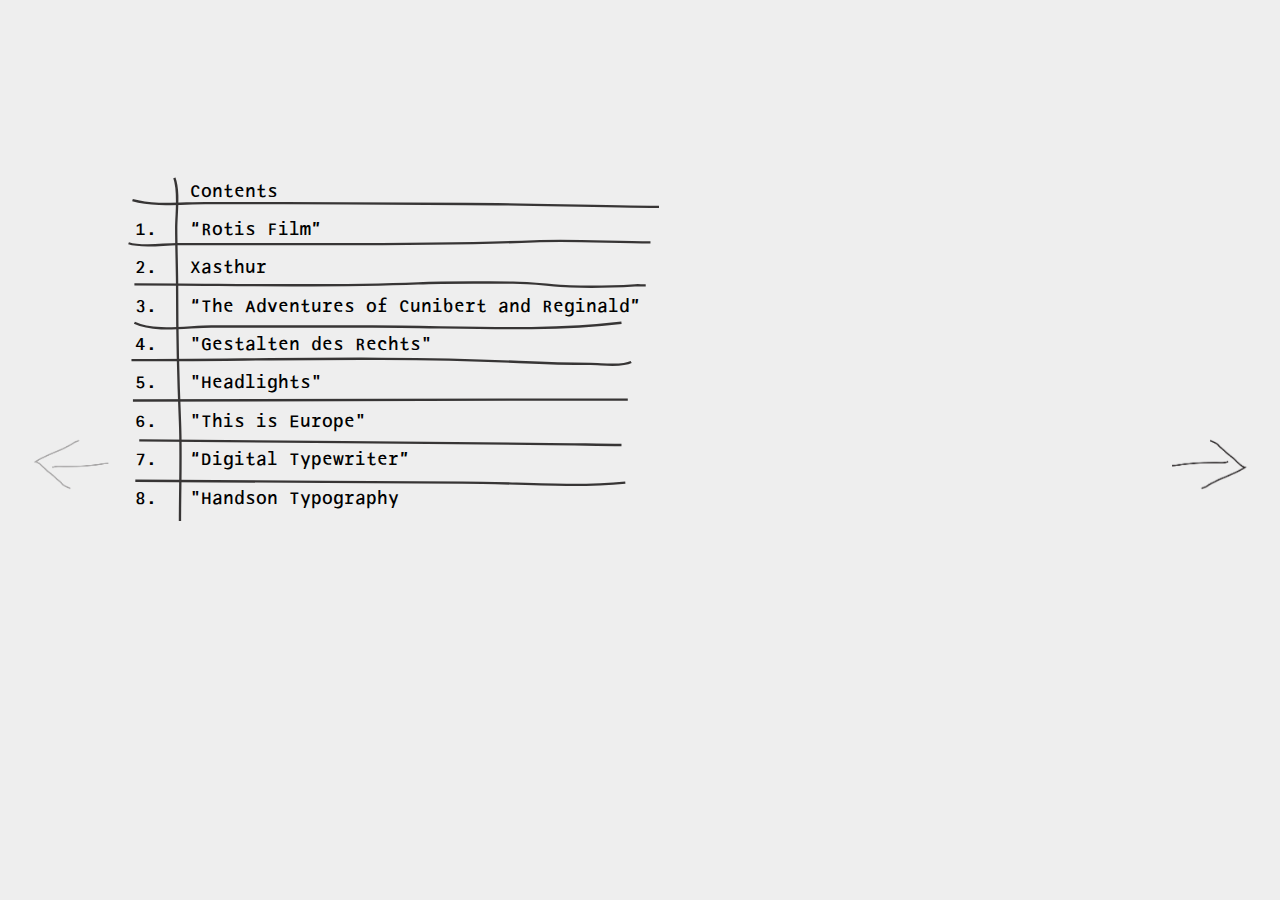
==== commit d03ad5b8: "Dinge verstecken update" ====
--- a/index.html
+++ b/index.html
@@ -15,7 +15,7 @@
   
 
   <header>
-
+    <a href="#about1">
     <div class="aboutwrapper">
       <div class="hoverabout">
           <div class="aboutsvg"> 
@@ -35,6 +35,7 @@
               <p>about</p>
           </div>
     </div>
+  </a> 
     <a href="#startseite">
       <div class="namewrapper">
           <div class="hovername">
@@ -62,9 +63,10 @@
 
 <div class="swiper-container">
   <div class="swiper-wrapper">
-      <div class="swiper-slide"> 
-        
-            
+
+<!--Startseite-->
+
+      <div class="swiper-slide">
               <div  class="contents">
                 <div class="tabelle">
                   <div id="startseite" class="tabellesvg">
@@ -276,8 +278,8 @@
           <a href="#cunibert">
           <div class="pfeile"> 
             <div class="pfeil2"> 
-              <svg xmlns="http://www.w3.org/2000/svg" width="351" height="133" viewBox="0 0 350.5 133">
-                <style>.a{fill:none;stroke-width:3;stroke:#373535;}</style>
+              <svg xmlns="http://www.w3.org/2000/svg" width="25.0714285714vw" height="auto" viewBox="0 0 350.5 133">
+                <style>.a{fill:none;stroke-width:0.2vw;stroke:#373535;}</style>
                 <g class="wiggle2">
                 <path d="M5.1 41.3c50.6 8.1 101.7 19.8 152.8 23.2 16.6 1.1 32.8 1.5 49.3 3.4 19.3 2.2 49.2 9.8 67.2 4.5" class="a"/>
                 <path d="M165 3.6c38.4 18.1 79.7 45.9 121.3 53.9 20.3 3.9 41 6.6 61.4 9.8 -8.2-1-14 1.6-22.5 4.3 -34.4 10.8-68.2 23.5-101.8 36.4 -24.2 9.3-51.5 12.3-75 21.7" class="y"/>
@@ -300,8 +302,8 @@
         <a href="#rotis">
           <div class="pfeile"> 
             <div class="pfeil3"> 
-              <svg xmlns="http://www.w3.org/2000/svg" width="223" height="111" viewBox="0 0 223 110.5">
-                <style>.a{fill:none;stroke-width:3;stroke:#373535;}</style>
+              <svg xmlns="http://www.w3.org/2000/svg" width="15.9285714286vw" height="auto" viewBox="0 0 223 110.5">
+                <style>.a{fill:none;stroke-width:0.2vw;stroke:#373535;}</style>
                 <g class="wiggle3">
                 <path d="M7.1 58.6c38.9 2 77.5 5 116.5 4 23.3-0.6 46.5-2.6 69.8-0.3" class="a"/>
                 <path d="M157.4 7.5c18.4 19.9 42.7 37.2 59.3 57.4 -6.3 0.9-12.1 5.1-17.5 8.3 -9.2 5.6-19.5 8.9-28.8 14.2 -6.6 3.8-13.8 9.6-19.2 15.3" class="a"/>
@@ -320,11 +322,11 @@
             </div>
           </div>
         </a>
-        
+
           <div class="pfeile"> 
             <div class="pfeil4"> 
-              <svg xmlns="http://www.w3.org/2000/svg" width="251" height="95" viewBox="0 0 251 94.5">
-                <style>.a{fill:none;stroke-width:3;stroke:#373535;}</style>
+              <svg xmlns="http://www.w3.org/2000/svg" width="17.9285714286vw" height="auto" viewBox="0 0 251 94.5">
+                <style>.a{fill:none;stroke: width 0.2vw; stroke:#373535;}</style>
                 <g class="wiggle4">
                 <path d="M3.7 38.5c42.2-4.8 85.7-4.6 128.2-8.1 24.6-2 49.2-4 73.8-6" class="a"/>
                 <path d="M122.7 5.2c17.5 7.5 43.2 5.8 62 8.9 18.1 2.9 37.1 5.2 54.9 7.5 -37.7 28.9-90.1 39.4-130.4 65" class="a"/>
@@ -345,8 +347,8 @@
 
           <div class="pfeile"> 
             <div class="pfeil5"> 
-              <svg xmlns="http://www.w3.org/2000/svg" width="315" height="160" viewBox="0 0 314.5 159.5">
-                <style>.a{fill:none;stroke-width:3;stroke:#373535;}</style>
+              <svg xmlns="http://www.w3.org/2000/svg" width="22.5vw" height="auto" viewBox="0 0 314.5 159.5">
+                <style>.a{fill:none;stroke-width:0.2vw;stroke:#373535;}</style>
                 <g class="wiggle5">
                 <path d="M14.3 94.8c25.9-4.9 51.8-9.8 77.8-14.7 43.6-8.3 91.7-12 134-25.5 16.2-5.2 30.6-11.6 47.4-14.8" class="a"/>
                 <path d="M178.7 5.4c26 7.2 52.7 10.7 78.6 18.3 16.1 4.8 32.6 10 48.8 9.9 -40.5 39.2-103.8 67.3-137.1 114.1" class="a"/>
@@ -367,8 +369,8 @@
 
           <div class="pfeile"> 
             <div class="pfeil6"> 
-              <svg xmlns="http://www.w3.org/2000/svg" width="187" height="93" viewBox="0 0 186.9 93">
-                <style>.a{fill:none;stroke-width:3;stroke:#373535;}</style>
+              <svg xmlns="http://www.w3.org/2000/svg" width="13.3571428571vw" height="auto" viewBox="0 0 186.9 93">
+                <style>.a{fill:none;stroke-width:0.2vw;stroke:#373535;}</style>
                 <g class="wiggle6">
                 <path d="M7.8 51.9c12.3-4.9 30.3-2.8 43.4-3.5 22.7-1.2 45.2-3.1 67.9-2.4 12.7 0.4 25.3-0.4 38.2-0.9" class="a"/>
                 <path d="M103.5 10.2c16.8 11.4 40 18.5 59 26.3 5.9 2.4 11.8 4.4 17.9 6 -20.4 8.6-41 16.1-62 23.2 -13.2 4.5-30 6.9-41.7 14.3" class="a"/>
@@ -390,8 +392,8 @@
 
     </div>    
     
-    
-      <div class="swiper-slide">
+<!--Projekt Rotis -->   
+      <div class="swiper-slide"> 
         
         <div id="rotis" class="slide-text">
           <p> "Rotis Film"<br><br><br>
@@ -430,7 +432,7 @@
 
       </div>
     
-    
+<!--Projekt Xasthur -->     
       <div class="swiper-slide">
 
         <div class="bilder">
@@ -481,6 +483,8 @@
           </div>
         </div>
 
+<!--Projekt Cunibert -->           
+        
         <div class="swiper-slide">
 
           <div class ="cunibert2" class="bilder">
@@ -520,10 +524,40 @@
           </div>
         </div>
 
-    </div>
-    
-    <div class="swiper-button-next"> </div>
-    <div class="swiper-button-prev"> </div>
+<!--About --> 
+
+        <div id="about1" class="swiper-slide">
+          <div class="about-text">
+             <p> "About"<br><br><br>
+     
+              2012<br> 			
+              Abitur at the Schlossgymnasium Kirchheim unter Teck<br>
+              <br>
+              2012-2013:<br> 		
+              Voluntary Service in Italy at Centro ecomenico Agape<br>
+              <br>
+              February-March 2017:<br> 	
+              Internship at the Werbeagentur von Schick<br>
+              <br>
+              2017:<br> 			
+              Prediploma in Communicationsdesign at the HFG Karlsruhe<br>
+              <br>
+              March 2017-February 2018:<br>
+              		Grafik design Hiwi at the Insitite for<br> 
+                  business Informatics and Marketing IISM
+              
+              </p>
+          </div>
+        </div>
+        
+
+    </div>
+
+    
+<!--buttons -->   
+
+<div class="swiper-button-next"> </div>
+<div class="swiper-button-prev"> </div>
     
    
 </div>
@@ -548,8 +582,44 @@
   </script>
 
 
-  
-
+<!--Header Footer projektnamen selektiert removeln-->
+
+<script>
+// List of slides, for which we want to hide the
+// navigation (header and footer).
+var hideNavigationFor = [0]
+
+// Show or hide the navigation, depending on the current slide.
+function showHideNavigation() {
+	// The index of the current slide. Note: starts
+  // with 0 (first slide's index = 0)
+	var slideIndex = swiper.activeIndex
+  
+  // If the current slide is included in our list,
+  // we add a class called 'hide-navigation' to the
+  // body, otherwise we remove it. Now we can just
+  // show/hide the navigation with css.
+	if (hideNavigationFor.includes(slideIndex)) {
+  	document.body.classList.add('hide-navigation')
+  } else {
+  	document.body.classList.remove('hide-navigation')
+  }
+}
+
+var swiper = new Swiper('.swiper-container')
+// Everytime swiper changes the slide, we call the
+// 'showHideNavigation' function, which shows or
+// hides the navigation, depending on the current
+// slide.
+swiper.on('slideChange', showHideNavigation)
+
+// We have to call the function manually once at the
+// beginning (If we wan't to hide the navigation for
+// the first slide, because swiper's 'slideChange' only
+// fires if we change to another slide).
+showHideNavigation()
+
+</script>
   <footer>
     <footer>
       <div class="wrappernummer1">
@@ -719,5 +789,6 @@
   </a>
     
   </footer>
+
 </body>
 </html>
--- a/style.css
+++ b/style.css
@@ -1,3 +1,24 @@
+.swiper-container {
+  width: 100%;
+  height: 100%;
+}
+
+.aboutcontainer {
+  position: relative !important;
+  top: 5vw !important;
+  width: 9.21428571429vw !important;
+  display: -webkit-box !important;
+  display: -ms-flexbox !important;
+  display: flex !important;
+  left: 70vw !important;
+}
+
+.about-text {
+  position: relative;
+  top: 10vw;
+  left: 15vw;
+}
+
 footer {
   position: fixed !important;
   bottom: 2vw !important;
@@ -9,23 +30,7 @@
       -ms-flex-pack: center !important;
           justify-content: center !important;
   z-index: 1000 !important;
-}
-
-div.disabled {
-  overflow-x: hidden;
-  overflow-y: scroll;
-}
-
-html, body {
-  position: relative;
-  height: 100%;
-  max-width: 100%;
-  overflow-x: hidden;
-}
-
-a {
-  color: black;
-  text-decoration: none;
+  display: none !important;
 }
 
 header {
@@ -42,31 +47,23 @@
   padding: 0;
 }
 
+html, body {
+  position: relative;
+  height: 100%;
+  max-width: 100%;
+  overflow-x: hidden;
+}
+
+a {
+  color: black;
+  text-decoration: none;
+}
+
 @font-face {
   font-family: "RotisFilm";
   src: url("Font/RotisFilm-Regular.otf");
   font-style: normal;
   font-weight: 100;
-}
-
-.swiper-container {
-  width: 100%;
-  height: 100%;
-}
-
-.aboutcontainer {
-  position: relative !important;
-  top: 5vw !important;
-  width: 9.21428571429vw !important;
-  display: -webkit-box !important;
-  display: -ms-flexbox !important;
-  display: flex !important;
-  left: 70vw !important;
-}
-
-.cunibert1 {
-  position: absolute;
-  left: 30vw;
 }
 
 /* tabelle seite 1 */
@@ -79,10 +76,9 @@
 }
 
 .contents {
-  position: absolute;
+  position: relative;
   left: 0.7vw;
-  top: 3vw;
-  top: 8vw;
+  top: 12vw;
   left: 10vw;
 }
 
@@ -4923,4 +4919,12 @@
     line-height: 5vw;
   }
 }
+
+/* The 'hide-navigation' class is added in
+    javascript. If the body has the class, we
+    hide header and footer. */
+body.hide-navigation header,
+body.hide-navigation footer {
+  display: none !important;
+}
 /*# sourceMappingURL=style.css.map */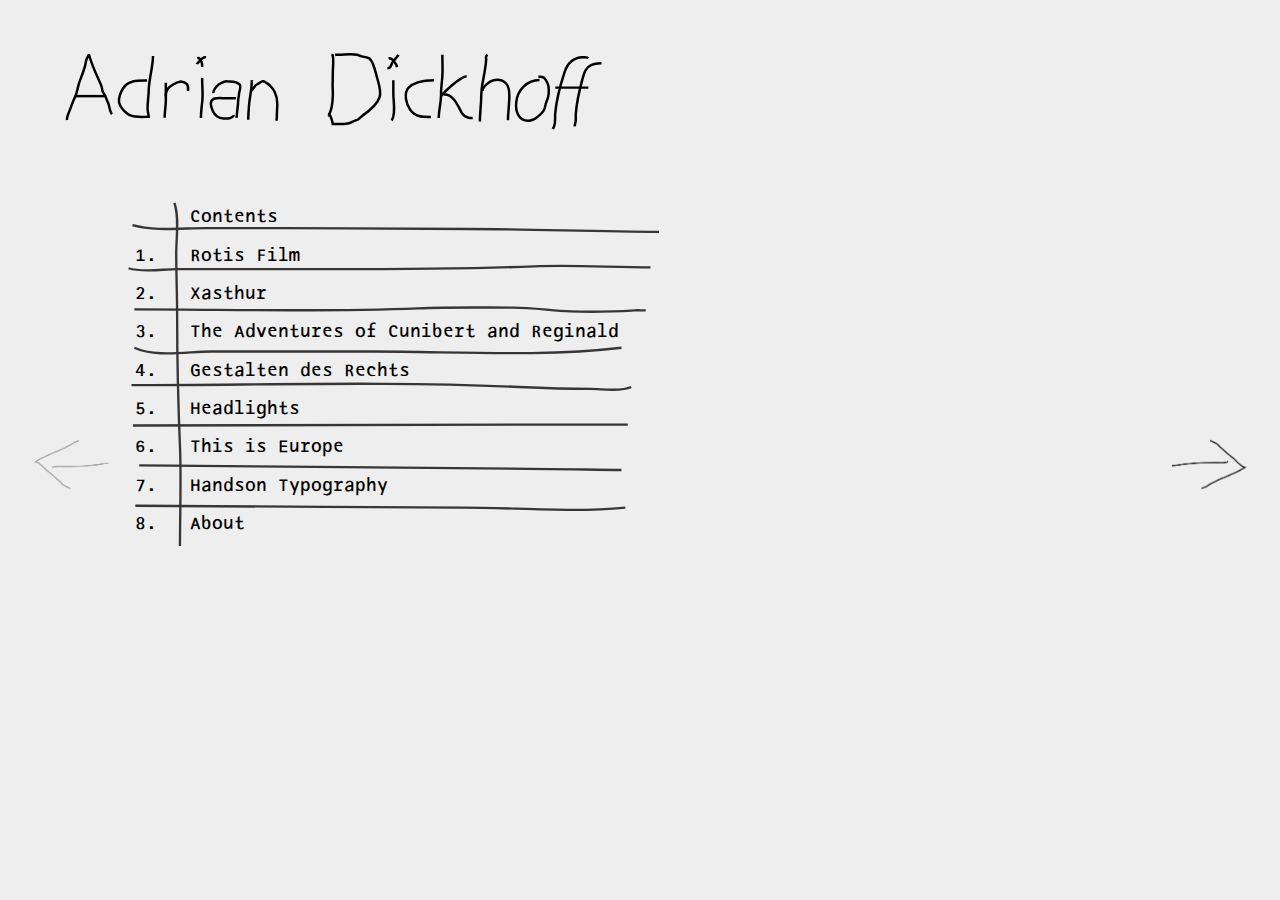
==== commit 038eefc3: "projekt Bilder eingefügt" ====
--- a/index.html
+++ b/index.html
@@ -1,794 +1,1670 @@
 <!DOCTYPE html>
 <html lang="en">
-<head>
+  <head>
     <head>
-        <link rel="stylesheet" href="style.css">
-        <link rel="stylesheet" href="https://unpkg.com/swiper/swiper-bundle.css">
-        <link rel="stylesheet" href="https://unpkg.com/swiper/swiper-bundle.min.css">
+      <link rel="stylesheet" href="style.css" />
+      <link
+        rel="stylesheet"
+        href="https://unpkg.com/swiper/swiper-bundle.min.css"
+      />
+      <script src="https://unpkg.com/swiper/swiper-bundle.min.js"></script>
     </head>
-  <style>
-    
-  </style>
-</head>
-<body>
-
-  
-
-  <header>
-    <a href="#about1">
-    <div class="aboutwrapper">
-      <div class="hoverabout">
-          <div class="aboutsvg"> 
-              <svg xmlns="http://www.w3.org/2000/svg" width="9.21428571429vw" height="auto" viewBox="0 0 129.2 54.9">
+  </head>
+  <body>
+    <header>
+      <a href="#about1">
+        <div class="aboutwrapper">
+          <div class="hoverabout">
+            <div class="aboutsvg">
+              <svg
+                xmlns="http://www.w3.org/2000/svg"
+                width="9.21428571429vw"
+                height="auto"
+                viewBox="0 0 129.2 54.9"
+              >
                 <g class="about-wiggle">
-                  <style>.c{fill:none;stroke-width:0.2vw;stroke:#373535;}</style>
-                  <path d="M109.1 3.2c-6.3 1.8-15 0.3-21.7 0.3 -5.5 0-11.1 0-16.6 0 -10.6 0-21.9-1.1-32.3 0.8 -3 0.5-5.8 1.9-8.7 2.8 -2.9 0.9-5.8 1.4-8.6 2.4 -6.6 2.5-11.8 6-16.1 11.7C-2.6 31.7 6.4 45.2 17.3 48.3c8.7 2.5 19.6 0.7 28.6 0.7 9.6 0 19.2 0 28.7 0 9.8 0 19.6 0 29.3 0 7.4 0 13-0.3 17.5-6.7 4.1-5.7 5.8-13.6 3.9-20.5 -2.1-7.6-6.8-11.6-13.5-14.8 -2-0.9-4-2.2-6.1-2.5 -2.1-0.3-4.5 0.7-6.4-0.6" class="c"/>
-                  <path d="M104.4 4.4c-9.3 0.3-18.9-1-28.2-0.2 -7.8 0.6-15.5 0.9-23.4 0.9 -9.2 0.1-19.2 2.5-27.6 6.1 -6.3 2.7-13.8 5.5-17.2 11.7 -2.9 5.3-1.8 9.6-1.6 15.3 0.3 7.1 5 9.3 11.6 9.3 3.4 0 6.9-0.3 10.1 0.8 3 1 5.8 2 9.1 2.3 11.2 1 22.4-3.3 33.6-3.5 6.6-0.1 12.8-0.3 19.3 0.3 8.6 0.8 18.5 1.6 27-1.4 7.1-2.5 9.8-6.9 10.1-14 0.3-7 0.6-16.7-5.1-21.7 -2.6-2.3-6.3-3.9-9.6-5.2 -5-2-11.7-0.9-17-0.9" class="c"/>
-                  <path d="M109.7 4.4c-4 1.5-10.7 0.2-15.1 0.2 -3.6 0-7.1-0.2-10.7-0.2 -6.7 0-13.3-0.2-20-0.2 -7.6 0-15.5-0.7-22.9 1C35.5 6.4 29.4 7.9 24 9.9c-4.6 1.8-9.7 4.8-13.5 8 -3.4 2.9-7.9 7.9-7.7 12.5 0.2 4.8 2.2 8.5 5.1 12.2 1.6 2 2.5 4.1 5.1 5.1 2.6 1 6.1 1.2 8.9 1.4 17.2 1.5 35.2 0.2 52.7 0.2 8 0 16 0 24 0 5.9 0 11.2 0.5 16.5-1.9 4.6-2 6.8-3.7 8.9-8.2 1.9-4.2 2.7-7.4 2.7-12.1 0-5.8-0.9-10.8-4.8-15.4 -2.2-2.6-4.9-3.4-7.8-4.9 -2.3-1.2-4.1-2.6-6.8-2.5" class="c"/>
-                  <path d="M100.2 3.9c-4.2 2-11.9 0.5-16.3 0.5 -14.1 0-28.5-0.9-42.5 0.1C34.6 5 24.8 4.8 18.7 8.1 12.2 11.7 7.2 18.3 4.5 25.2 1.4 33 2 41.2 9.1 46.1c3.7 2.5 8.5 3 12.8 3.4 7.9 0.8 16.1 0.3 24 0.3 15.6 0 31.2 0.9 46.9 0.9 8.6 0 18.6 1.6 25.1-5 5.3-5.5 6.1-12.8 6.7-20.1 0.7-7.9-5.4-16.4-12.5-19.7 -4.7-2.1-8.5-2.7-13.6-2.7" class="c"/>
-                  <path d="M89.5 4.2c-12.7 0-25.4-0.5-38.1-0.5 -4.6 0-9.5-0.4-14 0.2 -7.5 1.1-15.8 3.9-22.2 8 -3.5 2.3-4.6 5.4-6.5 9.1 -1.5 2.9-3.2 5-3.7 8.3 -0.8 5.1-0.5 11.4 3.4 15.2 5.2 5.1 13.5 7.9 20.7 7.9 9.9 0 19.7 0.5 29.5 0.5 12.9 0 25.8 0 38.7 0 8.4 0 15.1-1.1 21.8-6.3 11-8.5 6.6-26.6-0.7-36.4 -4.9-6.5-15-7.7-22.5-8 -6.5-0.3-12.3 0.6-18.4 1.8" class="c"/>
+                  <style>
+                    .c {
+                      fill: none;
+                      stroke-width: 0.2vw;
+                      stroke: #373535;
+                    }
+                  </style>
+                  <path
+                    d="M109.1 3.2c-6.3 1.8-15 0.3-21.7 0.3 -5.5 0-11.1 0-16.6 0 -10.6 0-21.9-1.1-32.3 0.8 -3 0.5-5.8 1.9-8.7 2.8 -2.9 0.9-5.8 1.4-8.6 2.4 -6.6 2.5-11.8 6-16.1 11.7C-2.6 31.7 6.4 45.2 17.3 48.3c8.7 2.5 19.6 0.7 28.6 0.7 9.6 0 19.2 0 28.7 0 9.8 0 19.6 0 29.3 0 7.4 0 13-0.3 17.5-6.7 4.1-5.7 5.8-13.6 3.9-20.5 -2.1-7.6-6.8-11.6-13.5-14.8 -2-0.9-4-2.2-6.1-2.5 -2.1-0.3-4.5 0.7-6.4-0.6"
+                    class="c"
+                  />
+                  <path
+                    d="M104.4 4.4c-9.3 0.3-18.9-1-28.2-0.2 -7.8 0.6-15.5 0.9-23.4 0.9 -9.2 0.1-19.2 2.5-27.6 6.1 -6.3 2.7-13.8 5.5-17.2 11.7 -2.9 5.3-1.8 9.6-1.6 15.3 0.3 7.1 5 9.3 11.6 9.3 3.4 0 6.9-0.3 10.1 0.8 3 1 5.8 2 9.1 2.3 11.2 1 22.4-3.3 33.6-3.5 6.6-0.1 12.8-0.3 19.3 0.3 8.6 0.8 18.5 1.6 27-1.4 7.1-2.5 9.8-6.9 10.1-14 0.3-7 0.6-16.7-5.1-21.7 -2.6-2.3-6.3-3.9-9.6-5.2 -5-2-11.7-0.9-17-0.9"
+                    class="c"
+                  />
+                  <path
+                    d="M109.7 4.4c-4 1.5-10.7 0.2-15.1 0.2 -3.6 0-7.1-0.2-10.7-0.2 -6.7 0-13.3-0.2-20-0.2 -7.6 0-15.5-0.7-22.9 1C35.5 6.4 29.4 7.9 24 9.9c-4.6 1.8-9.7 4.8-13.5 8 -3.4 2.9-7.9 7.9-7.7 12.5 0.2 4.8 2.2 8.5 5.1 12.2 1.6 2 2.5 4.1 5.1 5.1 2.6 1 6.1 1.2 8.9 1.4 17.2 1.5 35.2 0.2 52.7 0.2 8 0 16 0 24 0 5.9 0 11.2 0.5 16.5-1.9 4.6-2 6.8-3.7 8.9-8.2 1.9-4.2 2.7-7.4 2.7-12.1 0-5.8-0.9-10.8-4.8-15.4 -2.2-2.6-4.9-3.4-7.8-4.9 -2.3-1.2-4.1-2.6-6.8-2.5"
+                    class="c"
+                  />
+                  <path
+                    d="M100.2 3.9c-4.2 2-11.9 0.5-16.3 0.5 -14.1 0-28.5-0.9-42.5 0.1C34.6 5 24.8 4.8 18.7 8.1 12.2 11.7 7.2 18.3 4.5 25.2 1.4 33 2 41.2 9.1 46.1c3.7 2.5 8.5 3 12.8 3.4 7.9 0.8 16.1 0.3 24 0.3 15.6 0 31.2 0.9 46.9 0.9 8.6 0 18.6 1.6 25.1-5 5.3-5.5 6.1-12.8 6.7-20.1 0.7-7.9-5.4-16.4-12.5-19.7 -4.7-2.1-8.5-2.7-13.6-2.7"
+                    class="c"
+                  />
+                  <path
+                    d="M89.5 4.2c-12.7 0-25.4-0.5-38.1-0.5 -4.6 0-9.5-0.4-14 0.2 -7.5 1.1-15.8 3.9-22.2 8 -3.5 2.3-4.6 5.4-6.5 9.1 -1.5 2.9-3.2 5-3.7 8.3 -0.8 5.1-0.5 11.4 3.4 15.2 5.2 5.1 13.5 7.9 20.7 7.9 9.9 0 19.7 0.5 29.5 0.5 12.9 0 25.8 0 38.7 0 8.4 0 15.1-1.1 21.8-6.3 11-8.5 6.6-26.6-0.7-36.4 -4.9-6.5-15-7.7-22.5-8 -6.5-0.3-12.3 0.6-18.4 1.8"
+                    class="c"
+                  />
                 </g>
               </svg>
-          </div>
-      </div>
+            </div>
+          </div>
           <div class="about">
-              <p>about</p>
-          </div>
-    </div>
-  </a> 
-    <a href="#startseite">
-      <div class="namewrapper">
+            <p>about</p>
+          </div>
+        </div>
+      </a>
+      <a href="#startseite">
+        <div class="namewrapper">
           <div class="hovername">
-              <div class="namesvg"> 
-                <svg xmlns="http://www.w3.org/2000/svg" width="16.2142857143vw" height="auto" viewBox="0 0 227.4 59.3">
-                  <style>.a{fill:none;stroke-width:0.2vw;stroke:#000;}</style>
-                  <g class="name-wiggle">
-                    <path d="M202.6 7c-7.3 3-22.3 0.7-30.8 0.7 -7.9 0-15.8 0-23.7 0 -19 0-38 0-57 0 -16.1 0-32.8-1-48.4 1.3 -10 1.5-24.8 4.4-32.3 11.2 -9 8.2-2.3 21.4 6.8 27.7 13.2 9.2 34 5.1 49.5 5.1 35.9 0 71.8 0 107.7 0 16.1 0 38 1.7 47-14.7 8.3-15.2-4.6-30.2-20.8-30" class="a"/>
-                    <path d="M201.3 7.7c-37.1 0-74.2 0-111.2 0 -24.1 0-57.9-4.9-78.1 10.5 -10.2 7.8-7.4 19.8 1.2 27.5 9.6 8.6 24.3 4.3 36.2 5.9 37.1 5.1 77.3 5.7 115.4 4 10.4-0.5 21.1-0.5 31.2-2 6.3-0.9 19.4-3.9 23.5-8.6 13.4-15.6-6-38.6-24.2-36" class="a"/>
-                    <path d="M196.6 9c-34 0-68.1 0-102.1 0 -21.3 0-50.1-4.9-70.4 3.7C13 17.4-0.2 31.3 9.8 43.7c7.6 9.5 30.1 10.4 41.1 11.3 28.4 2.4 57.7 0.7 86.3 0.7 19.8 0 40.7 1.6 60.2-1.3 11.2-1.6 28.4-11.4 27.3-24.7 -0.7-9.1-16.5-17.1-24.7-20 -4.6-1.6-8.4-3-13.3-1.3" class="a"/>
-                    <path d="M214.6 13.7c-1.6-6.1-33.2-7.6-42-8 -10.9-0.6-21.9 0-32.8 0 -21.1 0-42.1 0-63.2 0 -17.2 0-35.7-2-51.4 5C15.2 15.1-2 24.8 3.9 37.7c5.3 11.6 21.9 15.4 33.4 16 18.5 0.9 37.3 0.7 56 0.7 25.8 0 51.6 0 77.3 0 13.2 0 30.4 3.1 42.2-3.5 9.3-5.1 15.7-18.8 9.8-28.4 -5.1-8.4-20.6-15-30-14.8" class="a"/>
-                    <path d="M215.9 13.7c-7.6 0.9-14.8-3.7-22-5.2 -6.3-1.3-12.9-1.5-19.4-1.4 -16.8 0-33.8 0.2-50.6-0.7C94.6 5 60-1.1 31.3 7.2 20.5 10.3-2.8 22.3 4.1 37c6.9 14.9 36 12 48.7 12 38.9 0 75.8 5.3 114.7 5.3 15 0 32.8 2.8 45.8-5.3 9.2-5.7 14.5-19.9 6.7-28.5 -3.4-3.8-8.8-5.7-12-8.8" class="a"/>
-                  </g>
+            <div class="namesvg">
+              <svg
+                xmlns="http://www.w3.org/2000/svg"
+                width="16.2142857143vw"
+                height="auto"
+                viewBox="0 0 227.4 59.3"
+              >
+                <style>
+                  .a {
+                    fill: none;
+                    stroke-width: 0.2vw;
+                    stroke: #000;
+                  }
+                </style>
+                <g class="name-wiggle">
+                  <path
+                    d="M202.6 7c-7.3 3-22.3 0.7-30.8 0.7 -7.9 0-15.8 0-23.7 0 -19 0-38 0-57 0 -16.1 0-32.8-1-48.4 1.3 -10 1.5-24.8 4.4-32.3 11.2 -9 8.2-2.3 21.4 6.8 27.7 13.2 9.2 34 5.1 49.5 5.1 35.9 0 71.8 0 107.7 0 16.1 0 38 1.7 47-14.7 8.3-15.2-4.6-30.2-20.8-30"
+                    class="a"
+                  />
+                  <path
+                    d="M201.3 7.7c-37.1 0-74.2 0-111.2 0 -24.1 0-57.9-4.9-78.1 10.5 -10.2 7.8-7.4 19.8 1.2 27.5 9.6 8.6 24.3 4.3 36.2 5.9 37.1 5.1 77.3 5.7 115.4 4 10.4-0.5 21.1-0.5 31.2-2 6.3-0.9 19.4-3.9 23.5-8.6 13.4-15.6-6-38.6-24.2-36"
+                    class="a"
+                  />
+                  <path
+                    d="M196.6 9c-34 0-68.1 0-102.1 0 -21.3 0-50.1-4.9-70.4 3.7C13 17.4-0.2 31.3 9.8 43.7c7.6 9.5 30.1 10.4 41.1 11.3 28.4 2.4 57.7 0.7 86.3 0.7 19.8 0 40.7 1.6 60.2-1.3 11.2-1.6 28.4-11.4 27.3-24.7 -0.7-9.1-16.5-17.1-24.7-20 -4.6-1.6-8.4-3-13.3-1.3"
+                    class="a"
+                  />
+                  <path
+                    d="M214.6 13.7c-1.6-6.1-33.2-7.6-42-8 -10.9-0.6-21.9 0-32.8 0 -21.1 0-42.1 0-63.2 0 -17.2 0-35.7-2-51.4 5C15.2 15.1-2 24.8 3.9 37.7c5.3 11.6 21.9 15.4 33.4 16 18.5 0.9 37.3 0.7 56 0.7 25.8 0 51.6 0 77.3 0 13.2 0 30.4 3.1 42.2-3.5 9.3-5.1 15.7-18.8 9.8-28.4 -5.1-8.4-20.6-15-30-14.8"
+                    class="a"
+                  />
+                  <path
+                    d="M215.9 13.7c-7.6 0.9-14.8-3.7-22-5.2 -6.3-1.3-12.9-1.5-19.4-1.4 -16.8 0-33.8 0.2-50.6-0.7C94.6 5 60-1.1 31.3 7.2 20.5 10.3-2.8 22.3 4.1 37c6.9 14.9 36 12 48.7 12 38.9 0 75.8 5.3 114.7 5.3 15 0 32.8 2.8 45.8-5.3 9.2-5.7 14.5-19.9 6.7-28.5 -3.4-3.8-8.8-5.7-12-8.8"
+                    class="a"
+                  />
+                </g>
+              </svg>
+            </div>
+          </div>
+          <div class="name">
+            <p>Adrian Dickhoff</p>
+          </div>
+        </div>
+      </a>
+    </header>
+
+    <div class="swiper-container">
+      <div class="swiper-wrapper">
+        <!--Startseite-->
+        <div> <img class="svgname" src="pictures/SVG/name_zeichnung.svg"/> </div>
+        <div class="swiper-slide" data-hide-nav="true">
+          <div class="contents">
+            <div class="tabelle">
+              <div id="startseite" class="tabellesvg">
+                <svg xmlns="http://www.w3.org/2000/svg" viewBox="0 0 580.6 376">
+                  <style>
+                    .a {
+                      fill: none;
+                      stroke-width: 0.2vw;
+                      stroke: #000;
+                    }
+                  </style>
+                  <path
+                    d="M4.9 25.4c24.6 6.8 53.7 3.1 79.4 3.1 28.9 0 57.8 0 86.8 0 66.4 0 132.9 1 199.2 1 70.5 0 140.5 3.1 210.4 3.1"
+                    class="a"
+                  />
+                  <path
+                    d="M0.6 72.4c14.7 4.8 37.4 1 52.9 1 12.4 0 24.8 0 37.3 0 29.9 0 59.8 0 89.7 0 87.9 0 176.2 0.5 263.4-3.1 42.4-1.8 84.9 1.1 127.2 1.1"
+                    class="a"
+                  />
+                  <path
+                    d="M7 117.4c103.1 0 207.1 3.1 310.1-1.2 34.3-1.5 69.1-0.8 103.7-0.8 21 0 41.8 3.2 62.5 4.1 24.6 1.1 46.8 0.4 70.8-1.1 3.9-0.2 7.9 0.1 11.8 0"
+                    class="a"
+                  />
+                  <path
+                    d="M7 159.3c22.7 10.8 58.7 4.1 83.9 4.1 14 0 27.9 0 41.9 0 44.8 0 89.7 0 134.5 0 90.1 0 183.1 6.3 272.1-4.1"
+                    class="a"
+                  />
+                  <path
+                    d="M3.8 200.2c141 0 282.5-4.5 423.5 2 26.1 1.2 52 2.1 78.3 2.1 12.6 0 33.8 3.5 44.4-2"
+                    class="a"
+                  />
+                  <path
+                    d="M5.4 244.3c145.9 0 291.8-1 437.9-1 34.3 0 68.6 0 103 0"
+                    class="a"
+                  />
+                  <path
+                    d="M12.3 287.8c149.7 0 299 4.1 448.7 4.1 26.1 0 52.1 1 78.4 1"
+                    class="a"
+                  />
+                  <path
+                    d="M8 332c119.6 0 238.1 2 357.4 2 58.8 0 120.2 5.6 178.2 0"
+                    class="a"
+                  />
+                  <path
+                    d="M50.7 0.9c5.5 14.9 2.1 37.9 2 54.2 0 22.9 1 46.2 1 69.5 0 47.7 1.1 95.1 3.1 142.4 1.5 36.2 0 72.8 0 109"
+                    class="a"
+                  />
                 </svg>
               </div>
-          </div>  
-                    <div class="name">
-                      <p>Adrian Dickhoff</p>
-                    </div>
-      </div>
-    </a>
-  </header>
-  
-  
-
-<div class="swiper-container">
-  <div class="swiper-wrapper">
-
-<!--Startseite-->
-
-      <div class="swiper-slide">
-              <div  class="contents">
-                <div class="tabelle">
-                  <div id="startseite" class="tabellesvg">
-                    <svg xmlns="http://www.w3.org/2000/svg" viewBox="0 0 580.6 376">
-                      <style>.a{fill:none;stroke-width:0.2vw;stroke:#000;}</style>
-                      <path d="M4.9 25.4c24.6 6.8 53.7 3.1 79.4 3.1 28.9 0 57.8 0 86.8 0 66.4 0 132.9 1 199.2 1 70.5 0 140.5 3.1 210.4 3.1" class="a"/>
-                      <path d="M0.6 72.4c14.7 4.8 37.4 1 52.9 1 12.4 0 24.8 0 37.3 0 29.9 0 59.8 0 89.7 0 87.9 0 176.2 0.5 263.4-3.1 42.4-1.8 84.9 1.1 127.2 1.1" class="a"/>
-                      <path d="M7 117.4c103.1 0 207.1 3.1 310.1-1.2 34.3-1.5 69.1-0.8 103.7-0.8 21 0 41.8 3.2 62.5 4.1 24.6 1.1 46.8 0.4 70.8-1.1 3.9-0.2 7.9 0.1 11.8 0" class="a"/>
-                      <path d="M7 159.3c22.7 10.8 58.7 4.1 83.9 4.1 14 0 27.9 0 41.9 0 44.8 0 89.7 0 134.5 0 90.1 0 183.1 6.3 272.1-4.1" class="a"/>
-                      <path d="M3.8 200.2c141 0 282.5-4.5 423.5 2 26.1 1.2 52 2.1 78.3 2.1 12.6 0 33.8 3.5 44.4-2" class="a"/>
-                      <path d="M5.4 244.3c145.9 0 291.8-1 437.9-1 34.3 0 68.6 0 103 0" class="a"/>
-                      <path d="M12.3 287.8c149.7 0 299 4.1 448.7 4.1 26.1 0 52.1 1 78.4 1" class="a"/>
-                      <path d="M8 332c119.6 0 238.1 2 357.4 2 58.8 0 120.2 5.6 178.2 0" class="a"/>
-                      <path d="M50.7 0.9c5.5 14.9 2.1 37.9 2 54.2 0 22.9 1 46.2 1 69.5 0 47.7 1.1 95.1 3.1 142.4 1.5 36.2 0 72.8 0 109" class="a"/>
-                      </svg>
-                  </div>
-                <div class="liste">
-                  <ol start=0>
-                    <li style="list-style-type: none">&nbsp;&nbsp;Contents</li>
-                    
-
+              <div class="liste">
+                <ol start="0">
+                  <li style="list-style-type: none;">&nbsp;&nbsp;Contents</li>
+                  <a href="#rotis1">
                     <div class="listewrapper1">
-                      <div class="listehover1">
+                        <div class="listehover1">
                         <div class="listesvg1">
-                          <svg xmlns="http://www.w3.org/2000/svg" width="13.0714285714vw" height="auto" viewBox="0 0 182.5 63">
-                            <style>.a{fill:none;stroke-width:0.2vw;stroke:#000;}</style>
-                              <g class="listewiggle1">
-                                <path d="M160.9 8.5c-8.6 2.8-20.9-0.8-30.1-1.7 -7-0.7-13.9-0.6-21-0.6 -10.3 0-20.4 1.5-30.6 2.5 -14 1.4-28.3-0.9-42.4 0.4 -7.3 0.7-17.5 0.6-23.7 4.8 -6.9 4.6-9.5 9.9-9.8 18C3.1 39.6 8.3 49.8 13.8 54.4c7.7 6.4 18.3 5.5 27.6 4.6 10.9-1 21.5-4.3 32.5-5.2 17.9-1.4 37-0.5 54.8 1.3 10.7 1.1 21.8 0.3 32.6 0.3 7.1 0 14.4 1 17.2-7.1 2.2-6.3 2.2-10.6 1.2-17.1 -0.8-5-2.9-10.1-6-13.9 -3.6-4.5-10.6-9-16.3-8.5" class="a"/>
-                                <path d="M152.3 8.8C117.9 8.7 83.7 8.2 49.3 8.2c-7.1 0-14.3 0-21.4 0 -4.6 0-8.7-0.2-12.9 2.3 -5.5 3.2-8.4 9.3-9.6 15.5C4.1 33 3.7 38.6 7.3 45c1.8 3.2 4 7.3 6.8 9.4 3.1 2.4 6.2 1.9 9.9 1.9 6.4 0 12.2 0.8 18.6 1.4 6.9 0.6 14.1 0.2 21.1 0.2 15.8 0 31.6 0 47.4 0 10.8 0 21.7 0.3 32.5-0.3 7.9-0.4 15.6-3 23.3-4.7 8.6-1.8 10-4.4 11.5-13.2 0.8-4.5 1.4-7.3 0.1-11.7 -1.1-4-2.3-6.4-4.8-9.7 -3.3-4.4-5.5-7.3-10.7-8.6 -4.8-1.2-11-1.7-15.8-0.3" class="a"/>
-                                <path d="M147.2 9.2c-4.6 1.5-9.9-0.1-14.6-0.4 -3.5-0.2-7 0-10.5 0 -4.5 0-9 0-13.5 0 -7.2 0-14.5 0.4-21.7-0.3 -15.4-1.6-31.3-0.3-46.8-0.3 -8.4 0-20.6-2.5-27.9 2.8 -4.9 3.5-6.9 11.9-8 17.9 -1.3 6.9-0.6 16.6 4.5 21.6 4.8 4.7 11.4 5.3 17.6 6.2 10.6 1.6 22.3 1.2 33 1.2 17.2 0 34.5-0.4 51.7 0 15.1 0.4 30.1 1 45-1.2 5.7-0.8 12.2-2.6 16.5-6.7 10.6-10.2 1.3-29.1-7.5-36.6 -2.7-2.3-5.1-2.4-8.3-3.2" class="a"/>
-                                <path d="M152 8.2c-7.2-0.1-14.5-1.1-21.7-1.4 -7.6-0.3-15.2-1.2-22.8-1.5C92.3 4.6 76 3.5 60.8 5c-11.7 1.2-24.3 2.7-35.8 5.4 -6.9 1.6-15.4 2.8-19.8 9.4 -3.5 5.3-2.3 15 0.1 20.5 1.5 3.5 3.7 6.4 5.4 9.6 1.6 3.1 2.1 5.9 5.3 7.5 5.3 2.6 12.6 1.9 18.2 1.9 6.6 0 13.1 0 19.7 0 18.7 0 37.3 0.3 56 0.3 14.9 0 29.4 2 43.9-1 7.2-1.5 17.9-2.1 21.5-10.6 1.1-2.4 1-5.5 1.8-8.1 0.9-2.9 1.2-5 1.2-8.1 0-6.9-3.7-12.7-8.8-16.6 -10.6-8.1-21-8.7-34-8.6 -0.5 0-1 0-1.5 0" class="a"/>
+                            <svg
+                            xmlns="http://www.w3.org/2000/svg"
+                            width="13.0714285714vw"
+                            height="auto"
+                            viewBox="0 0 182.5 63"
+                            >
+                            <style>
+                                .a {
+                                fill: none;
+                                stroke-width: 0.2vw;
+                                stroke: #000;
+                                }
+                            </style>
+                            <g class="listewiggle1">
+                                <path
+                                d="M160.9 8.5c-8.6 2.8-20.9-0.8-30.1-1.7 -7-0.7-13.9-0.6-21-0.6 -10.3 0-20.4 1.5-30.6 2.5 -14 1.4-28.3-0.9-42.4 0.4 -7.3 0.7-17.5 0.6-23.7 4.8 -6.9 4.6-9.5 9.9-9.8 18C3.1 39.6 8.3 49.8 13.8 54.4c7.7 6.4 18.3 5.5 27.6 4.6 10.9-1 21.5-4.3 32.5-5.2 17.9-1.4 37-0.5 54.8 1.3 10.7 1.1 21.8 0.3 32.6 0.3 7.1 0 14.4 1 17.2-7.1 2.2-6.3 2.2-10.6 1.2-17.1 -0.8-5-2.9-10.1-6-13.9 -3.6-4.5-10.6-9-16.3-8.5"
+                                class="a"
+                                />
+                                <path
+                                d="M152.3 8.8C117.9 8.7 83.7 8.2 49.3 8.2c-7.1 0-14.3 0-21.4 0 -4.6 0-8.7-0.2-12.9 2.3 -5.5 3.2-8.4 9.3-9.6 15.5C4.1 33 3.7 38.6 7.3 45c1.8 3.2 4 7.3 6.8 9.4 3.1 2.4 6.2 1.9 9.9 1.9 6.4 0 12.2 0.8 18.6 1.4 6.9 0.6 14.1 0.2 21.1 0.2 15.8 0 31.6 0 47.4 0 10.8 0 21.7 0.3 32.5-0.3 7.9-0.4 15.6-3 23.3-4.7 8.6-1.8 10-4.4 11.5-13.2 0.8-4.5 1.4-7.3 0.1-11.7 -1.1-4-2.3-6.4-4.8-9.7 -3.3-4.4-5.5-7.3-10.7-8.6 -4.8-1.2-11-1.7-15.8-0.3"
+                                class="a"
+                                />
+                                <path
+                                d="M147.2 9.2c-4.6 1.5-9.9-0.1-14.6-0.4 -3.5-0.2-7 0-10.5 0 -4.5 0-9 0-13.5 0 -7.2 0-14.5 0.4-21.7-0.3 -15.4-1.6-31.3-0.3-46.8-0.3 -8.4 0-20.6-2.5-27.9 2.8 -4.9 3.5-6.9 11.9-8 17.9 -1.3 6.9-0.6 16.6 4.5 21.6 4.8 4.7 11.4 5.3 17.6 6.2 10.6 1.6 22.3 1.2 33 1.2 17.2 0 34.5-0.4 51.7 0 15.1 0.4 30.1 1 45-1.2 5.7-0.8 12.2-2.6 16.5-6.7 10.6-10.2 1.3-29.1-7.5-36.6 -2.7-2.3-5.1-2.4-8.3-3.2"
+                                class="a"
+                                />
+                                <path
+                                d="M152 8.2c-7.2-0.1-14.5-1.1-21.7-1.4 -7.6-0.3-15.2-1.2-22.8-1.5C92.3 4.6 76 3.5 60.8 5c-11.7 1.2-24.3 2.7-35.8 5.4 -6.9 1.6-15.4 2.8-19.8 9.4 -3.5 5.3-2.3 15 0.1 20.5 1.5 3.5 3.7 6.4 5.4 9.6 1.6 3.1 2.1 5.9 5.3 7.5 5.3 2.6 12.6 1.9 18.2 1.9 6.6 0 13.1 0 19.7 0 18.7 0 37.3 0.3 56 0.3 14.9 0 29.4 2 43.9-1 7.2-1.5 17.9-2.1 21.5-10.6 1.1-2.4 1-5.5 1.8-8.1 0.9-2.9 1.2-5 1.2-8.1 0-6.9-3.7-12.7-8.8-16.6 -10.6-8.1-21-8.7-34-8.6 -0.5 0-1 0-1.5 0"
+                                class="a"
+                                />
                             </g>
-                          </svg>
+                            </svg>
+                        </div>
+                        </div>
+                        <div class="liste1">
+                        <li>&nbsp;&nbsp;Rotis Film</li>
                         </div>
                     </div>
-                      <div class="liste1">
-                        <li>&nbsp;&nbsp;“Rotis Film”</li>
-                      </div>
-                    </div>
-
-                    <a href="#xasthur1">
-                      <div class="listewrapper8">                   
-                        <div class="listehover8">
-                          <div class="listesvg8">
-                            <svg xmlns="http://www.w3.org/2000/svg" width="9.21428571429vw" height="auto" viewBox="0 0 129.2 54.9">
-                              <style>.a{fill:none;stroke-width:0.2vw;stroke:#373535;}</style>
-                                <g class="listewiggle8">
-                                  <path d="M109.1 3.2c-6.3 1.8-15 0.3-21.7 0.3 -5.5 0-11.1 0-16.6 0 -10.6 0-21.9-1.1-32.3 0.8 -3 0.5-5.8 1.9-8.7 2.8 -2.9 0.9-5.8 1.4-8.6 2.4 -6.6 2.5-11.8 6-16.1 11.7C-2.6 31.7 6.4 45.2 17.3 48.3c8.7 2.5 19.6 0.7 28.6 0.7 9.6 0 19.2 0 28.7 0 9.8 0 19.6 0 29.3 0 7.4 0 13-0.3 17.5-6.7 4.1-5.7 5.8-13.6 3.9-20.5 -2.1-7.6-6.8-11.6-13.5-14.8 -2-0.9-4-2.2-6.1-2.5 -2.1-0.3-4.5 0.7-6.4-0.6" class="a"/>
-                                  <path d="M104.4 4.4c-9.3 0.3-18.9-1-28.2-0.2 -7.8 0.6-15.5 0.9-23.4 0.9 -9.2 0.1-19.2 2.5-27.6 6.1 -6.3 2.7-13.8 5.5-17.2 11.7 -2.9 5.3-1.8 9.6-1.6 15.3 0.3 7.1 5 9.3 11.6 9.3 3.4 0 6.9-0.3 10.1 0.8 3 1 5.8 2 9.1 2.3 11.2 1 22.4-3.3 33.6-3.5 6.6-0.1 12.8-0.3 19.3 0.3 8.6 0.8 18.5 1.6 27-1.4 7.1-2.5 9.8-6.9 10.1-14 0.3-7 0.6-16.7-5.1-21.7 -2.6-2.3-6.3-3.9-9.6-5.2 -5-2-11.7-0.9-17-0.9" class="a"/>
-                                  <path d="M109.7 4.4c-4 1.5-10.7 0.2-15.1 0.2 -3.6 0-7.1-0.2-10.7-0.2 -6.7 0-13.3-0.2-20-0.2 -7.6 0-15.5-0.7-22.9 1C35.5 6.4 29.4 7.9 24 9.9c-4.6 1.8-9.7 4.8-13.5 8 -3.4 2.9-7.9 7.9-7.7 12.5 0.2 4.8 2.2 8.5 5.1 12.2 1.6 2 2.5 4.1 5.1 5.1 2.6 1 6.1 1.2 8.9 1.4 17.2 1.5 35.2 0.2 52.7 0.2 8 0 16 0 24 0 5.9 0 11.2 0.5 16.5-1.9 4.6-2 6.8-3.7 8.9-8.2 1.9-4.2 2.7-7.4 2.7-12.1 0-5.8-0.9-10.8-4.8-15.4 -2.2-2.6-4.9-3.4-7.8-4.9 -2.3-1.2-4.1-2.6-6.8-2.5" class="a"/>
-                                  <path d="M100.2 3.9c-4.2 2-11.9 0.5-16.3 0.5 -14.1 0-28.5-0.9-42.5 0.1C34.6 5 24.8 4.8 18.7 8.1 12.2 11.7 7.2 18.3 4.5 25.2 1.4 33 2 41.2 9.1 46.1c3.7 2.5 8.5 3 12.8 3.4 7.9 0.8 16.1 0.3 24 0.3 15.6 0 31.2 0.9 46.9 0.9 8.6 0 18.6 1.6 25.1-5 5.3-5.5 6.1-12.8 6.7-20.1 0.7-7.9-5.4-16.4-12.5-19.7 -4.7-2.1-8.5-2.7-13.6-2.7" class="a"/>
-                                </g>
-                            </svg>
-                          </div>
-                        </div>
-                        <div class="liste8">
-                          <li>&nbsp;&nbsp;Xasthur</li>
-                        </div>
-                      </div> 
-                    </a>
-
-                    <a href="#cunibert">
-                    <div class="listewrapper2">
-                      <div class="listehover2">
-                        <div class="listesvg2">
-                          <svg xmlns="http://www.w3.org/2000/svg" width="38.2857142857vw" height="auto" viewBox="0 0 536 66.5">
-                            <style>.a{fill:none;stroke-width:0.2vw;stroke:#000;}</style>
-                              <g class="listewiggle2">
-                                <path d="M524.7 14.4c-9.4 4.8-35.4-1.9-46.9-3.7 -17.8-2.8-35.8-5.3-53.8-6.4 -23.1-1.4-46.9 0.1-70.1 0.1 -26.6 0-53.1 0-79.7 0 -67 0-134.1 1.3-200.8 7 -9.1 0.8-91 4.9-64.1 31.3C26.8 59.8 68.5 53.4 91.2 53.4c67.1 0 134.2 0 201.2 0 43.9 0 87.7 0 131.6 0 27.6 0 63.4 5.7 89.4-1.8 9.6-2.7 18.1-8.2 18.6-18.2 0.6-11-9.2-15.3-18.9-18" class="a"/>
-                                <path d="M509 21.4c-71.4-15-140.1-16-213.8-16 -33 0-66 0-99 0 -30.2 0-62-2.7-91.8 1.2 -25 3.3-53.4 4.3-77.1 11.5C3.9 25.1 4.7 47.1 29.2 53.1c20.1 4.9 44.1 0.1 64.9 1.2 47.6 2.4 95.7 2.1 143.7 2.1 47.1 0 94.1 3 141.3 3 29.7 0 57.7-4.1 86.9-5 14.8-0.5 55 6.6 61.6-9 7-16.7-16.3-29.9-31.2-29" class="a"/>
-                                <path d="M512.1 21.4c-9.1-1.7-21.8-6.8-32.3-8 -11.6-1.3-24.2 0-35.9 0 -26.9 0-53.8 0-80.7 0 -30.9 0-61.7 0-92.6 0 -58.7 0-117-3-176-3 -23.5 0-58.5-6.4-77.7 8.8C-2.5 34.5 19.3 49.5 37 53.1c20.7 4.2 45.3 1.2 66.7 1.2 34.8 0 69.6 0 104.4 0 43.8 0 88.9-2.5 132.5 0.9 18.7 1.5 37.2 5.9 56.3 6.1 17.1 0.2 34.2 0 51.3 0 23 0 49.7-0.2 70.2-8.8 25.5-10.8-3-27.7-17-32.4 -4.3-1.4-7.9-3.3-12.3-3.8" class="a"/>
-                                <path d="M492.8 15.9c-65.9-15.4-140.6-9-209.6-9 -73.2 0-146.4 0-219.6 0 -17.4 0-50.5 1.4-52.6 23 -1.7 17.8 28.8 19.1 43.2 21 77.2 10.2 158.1 6.3 236.5 7 52.8 0.5 106.2 3 159.4 3 17.9 0 34.1-3 51.2-7.2 5.5-1.4 34.9-4.5 23-15.8 0 0-10.9-16-32.2-23.3" class="a"/>
-                              </g>
-                          </svg>
-                        </div>
-                    </div>
-                      <div class="liste2">
-                        <li>&nbsp;&nbsp;“The Adventures of Cunibert and Reginald”</li>
-                      </div>
-                    </div>
-                  </a>
-                    <div class="listewrapper3">
-                      <div class="listehover3">
-                        <div class="listesvg3">
-                          <svg xmlns="http://www.w3.org/2000/svg" width="21.2857142857vw" height="auto" viewBox="0 0 298.1 59">
-                            <style>.a{fill:none;stroke-width:0.2vw;stroke:#000;}</style>
-                            <g class="listewiggle3">
-                              <path d="M284.8 10c-12.4 4.4-32.6 0.7-46 0.7 -11.1 0-22.2 0-33.3 0 -24.5 0-49 0-73.5 0 -23.5 0-47.1 0-70.6 0 -14.1 0-31.6-3.2-43.9 4 -12.8 7.5-16.2 20.6-2.7 29.9 13.9 9.6 33.8 7.3 49.9 8.1 49.8 2.3 100.3 2 150.3 2 20.1 0 57.4 6.5 73.9-7.5 12.3-10.5 3.4-33-11.4-36.5" class="a"/>
-                              <path d="M280.8 16c-6.9-0.4-13.7-3.7-20.7-4.7 -8.1-1.1-16.6-0.8-24.6-1.2 -10.2-0.5-20.5-0.1-30.7-0.1 -28.2 0-56.5-0.2-84.7-1.3 -21.3-0.9-42.7 1-64 0 -11.9-0.5-22.8-2.6-34.2 1.9C9.6 15.4-2 26.1 8 38.8c7.8 10 21.3 10.7 32.9 11.8 47.5 4.6 96.6 1.1 144.7 1.1 19.7 0 39.6 2.3 59.3 2.3 9.7 0 20.7 1.3 30-0.8 9.5-2.2 18-6.6 16.7-17.2 -0.9-7.2-7.4-21.4-15.3-23.3" class="a"/>
-                              <path d="M276.8 12.7c-10.5-0.1-24.5-3.7-36.3-4.7 -14.4-1.1-29-0.7-43.5-0.7 -18.4 0-36.9-1.7-55.2-2.7C125.6 3.9 109.3 4 93 4c-12.6 0-105.2-1.1-82.7 32 7.3 10.7 20.5 13.7 32.3 15.3 25.5 3.6 51.5 2.7 77.4 2.7 48 0 96.6 1.9 144.5-0.1 13.7-0.6 27-3.4 27.6-19.2 0.4-11.3-9.9-17.8-19.3-21.3" class="a"/>
-                              <path d="M285 22.2c-2.3 0.7-10.6-3.4-13.9-4.5 -5.5-1.8-11-3.3-16.6-4.9 -10.4-3-21.6-4-32.4-5.1C186.8 4 151.2 5.2 115.6 5.2c-20.6 0-44.4-2.9-64.6 1.5 -12.5 2.8-26.6 7.4-38.6 12 -9.7 3.8-11.6 14.7-5 23 7.5 9.4 22.3 8.1 33.1 9.9 18.7 3.1 38.2 4.6 57.2 4.6 31.4 0 62.9-1 94.4-1 26.8 0 56.9 3.5 82.9-2.5 8.5-2 14.1-4 15.5-13.5 1.5-10.3-5.3-18.5-14.5-22" class="a"/>
+                </a>
+                  <a href="#xasthur1">
+                    <div class="listewrapper8">
+                      <div class="listehover8">
+                        <div class="listesvg8">
+                          <svg
+                            xmlns="http://www.w3.org/2000/svg"
+                            width="9.21428571429vw"
+                            height="auto"
+                            viewBox="0 0 129.2 54.9"
+                          >
+                            <style>
+                              .a {
+                                fill: none;
+                                stroke-width: 0.2vw;
+                                stroke: #373535;
+                              }
+                            </style>
+                            <g class="listewiggle8">
+                              <path
+                                d="M109.1 3.2c-6.3 1.8-15 0.3-21.7 0.3 -5.5 0-11.1 0-16.6 0 -10.6 0-21.9-1.1-32.3 0.8 -3 0.5-5.8 1.9-8.7 2.8 -2.9 0.9-5.8 1.4-8.6 2.4 -6.6 2.5-11.8 6-16.1 11.7C-2.6 31.7 6.4 45.2 17.3 48.3c8.7 2.5 19.6 0.7 28.6 0.7 9.6 0 19.2 0 28.7 0 9.8 0 19.6 0 29.3 0 7.4 0 13-0.3 17.5-6.7 4.1-5.7 5.8-13.6 3.9-20.5 -2.1-7.6-6.8-11.6-13.5-14.8 -2-0.9-4-2.2-6.1-2.5 -2.1-0.3-4.5 0.7-6.4-0.6"
+                                class="a"
+                              />
+                              <path
+                                d="M104.4 4.4c-9.3 0.3-18.9-1-28.2-0.2 -7.8 0.6-15.5 0.9-23.4 0.9 -9.2 0.1-19.2 2.5-27.6 6.1 -6.3 2.7-13.8 5.5-17.2 11.7 -2.9 5.3-1.8 9.6-1.6 15.3 0.3 7.1 5 9.3 11.6 9.3 3.4 0 6.9-0.3 10.1 0.8 3 1 5.8 2 9.1 2.3 11.2 1 22.4-3.3 33.6-3.5 6.6-0.1 12.8-0.3 19.3 0.3 8.6 0.8 18.5 1.6 27-1.4 7.1-2.5 9.8-6.9 10.1-14 0.3-7 0.6-16.7-5.1-21.7 -2.6-2.3-6.3-3.9-9.6-5.2 -5-2-11.7-0.9-17-0.9"
+                                class="a"
+                              />
+                              <path
+                                d="M109.7 4.4c-4 1.5-10.7 0.2-15.1 0.2 -3.6 0-7.1-0.2-10.7-0.2 -6.7 0-13.3-0.2-20-0.2 -7.6 0-15.5-0.7-22.9 1C35.5 6.4 29.4 7.9 24 9.9c-4.6 1.8-9.7 4.8-13.5 8 -3.4 2.9-7.9 7.9-7.7 12.5 0.2 4.8 2.2 8.5 5.1 12.2 1.6 2 2.5 4.1 5.1 5.1 2.6 1 6.1 1.2 8.9 1.4 17.2 1.5 35.2 0.2 52.7 0.2 8 0 16 0 24 0 5.9 0 11.2 0.5 16.5-1.9 4.6-2 6.8-3.7 8.9-8.2 1.9-4.2 2.7-7.4 2.7-12.1 0-5.8-0.9-10.8-4.8-15.4 -2.2-2.6-4.9-3.4-7.8-4.9 -2.3-1.2-4.1-2.6-6.8-2.5"
+                                class="a"
+                              />
+                              <path
+                                d="M100.2 3.9c-4.2 2-11.9 0.5-16.3 0.5 -14.1 0-28.5-0.9-42.5 0.1C34.6 5 24.8 4.8 18.7 8.1 12.2 11.7 7.2 18.3 4.5 25.2 1.4 33 2 41.2 9.1 46.1c3.7 2.5 8.5 3 12.8 3.4 7.9 0.8 16.1 0.3 24 0.3 15.6 0 31.2 0.9 46.9 0.9 8.6 0 18.6 1.6 25.1-5 5.3-5.5 6.1-12.8 6.7-20.1 0.7-7.9-5.4-16.4-12.5-19.7 -4.7-2.1-8.5-2.7-13.6-2.7"
+                                class="a"
+                              />
                             </g>
                           </svg>
                         </div>
                       </div>
-                      <div class="liste3">
-                        <li>&nbsp;&nbsp;"Gestalten des Rechts"</li>
+                      <div class="liste8">
+                        <li>&nbsp;&nbsp;Xasthur</li>
                       </div>
                     </div>
-
-                    <div class="listewrapper4">
-                      <div class="listehover4">
-                        <div class="listesvg4">
-                          <svg xmlns="http://www.w3.org/2000/svg" width="13.2142857143vw" height="auto" viewBox="0 0 184.6 59.5">
-                            <style>.a{fill:none;stroke-width:0.2vw;stroke:#000;}</style>
-                              <g class="listewiggle4">
-                                <path d="M170.4 7.9c-3.3 1.2-8.2 0.4-11.6 0.4 -6.6 0-13.1 0-19.7 0 -7.8 0-15.6 0-23.4 0 -12 0-24 0-36 0 -12.2 0-24.3 1.2-36.5 2.7 -7.6 1-16.3 1.1-23.6 3.5C3.2 20.1 1.8 39.4 15.5 48.7c9.3 6.3 20.2 6.3 31.6 6.3 13.7 0 27.4-0.4 41.1-0.4 17.3 0 35 0.5 52.3-0.4 8.8-0.4 20.6 0 28.7-3.5 8.2-3.5 10.6-13.2 9.4-21.2 -1-6.7-1.7-17.4-10.5-18.7" class="a"/>
-                                <path d="M173.8 17.6c-2.5-2.6-4-5.6-7.1-7.7 -4.5-2.9-9.6-2.4-14.7-2.7 -15-1.1-30-0.9-45.2-0.9 -16.8 0-34.6-1.7-51.3 0.3C47.9 7.5 40.4 9 32.9 10.3c-5.1 0.9-10 1.3-14.4 4.4 -5.8 4.1-7.8 10.9-8.7 17.6 -0.8 6.3 2.4 11.8 7 15.7 5.8 5 15.6 6.2 23 6.6 14.7 0.8 29.2 1.7 44 1.7 14 0 28 0 42 0 10.4 0 20.2-1.6 30.4-2.4 6.2-0.5 15.8-1.9 19.9-6.6 4.4-4.9 4.8-10.4 5.1-16.7 0.6-13.5-11.3-24.2-24.7-23" class="a"/>
-                                <path d="M158.8 8.3c-11.5 0.3-23.5-2.4-35-3.4 -10.2-0.9-20.8-0.3-31.2-0.3 -17 0-36.2-2.3-52.8 1.7 -8.8 2.1-18.4 6.2-26.1 10.7C7.4 20.8 1.4 27.3 5.2 35.3c3.2 6.9 13.9 11.2 20.3 13.7 11 4.3 24.2 3 36 3.6 5.5 0.3 11.2 1.4 16.7 2.2 9.9 1.4 19.3 2 29.3 2 9.4 0 18.8 0.4 28.1-1 5.9-0.9 11.8-2.3 17.8-2.7 6.4-0.4 13.9 0.3 19.4-3.6 4.5-3.1 6.4-10.1 7.2-15.1 1.3-7.8-2.4-12.9-7.2-18.8 -4.9-5.9-14-7-21.4-7.9" class="a"/>
-                                <path d="M160.8 8.6c-8.1-0.5-16.1-3.3-24.3-3.9 -5.8-0.5-11.7-0.1-17.5-0.1 -12.4 0-24.9 0-37.3 0 -13.5 0-27 0-40.5 0 -6.7 0-11.6 0.7-17.5 4C10.4 16-0.1 35.4 12.4 48.3c5.1 5.3 14.2 5.3 21 5.9 15.7 1.6 31.7 1.5 47.4 0 12.7-1.3 25.8-0.9 38.7-0.9 13.7 0 27-1.3 40.6-1.3 5.7 0 11.6 1.2 15.3-3.7 2.9-3.7 5.1-8.9 5.4-13.6 0.5-7.1-5.3-14.5-10.7-18.7 -4.2-3.4-11.5-8.8-17-8.7" class="a"/>
-                              </g>
-                          </svg>
-                        </div>
-                      </div>
-                      <div class="liste4">
-                        <li>&nbsp;&nbsp;"Headlights"</li>
-                      </div>
-                    </div>
-
-                    <div class="listewrapper5">
-                      <div class="listehover5">
-                        <div class="listesvg5">
-                          <svg xmlns="http://www.w3.org/2000/svg" width="16vw" height="auto" viewBox="0 0 224.1 63">
-                            <style>.a{fill:none;stroke-width:0.2vw;stroke:#000;}</style>
-                              <g class="listewiggle5">
-                                <path d="M220.2 23.1c-4.9-2.7-9.4-6.8-15.5-8.5 -5.8-1.7-12.5-2-18.6-2.5 -21.4-1.7-43.4-1-65-1 -30.5 0-63.5-3.3-93 3.1C18 16.4 7.7 20.6 8.2 32.6c0.4 8.9 6 16.8 14.6 19.6 11.9 4 26.8 1.9 39.4 1.9 20.5 0 41.7-1.5 62 0.5 24.9 2.5 51.9 1 76.1-1.5 8.7-0.9 14.1-3.5 18-11.5 2.5-5.1 4.6-18.3-3.1-21" class="a"/>
-                                <path d="M215.2 21.1c-8.7-5.3-25.2-5.4-36-7 -14.9-2.1-29.9-4.1-44.9-5.5 -16.7-1.6-34.1-0.5-51-0.5 -13.8 0-30.7-2.2-44.1 1 -9.5 2.3-25.6 5-30.5 14.5 -3.3 6.3 2 16.4 6.5 21.6 7.5 8.8 18.2 9.8 29.4 10.4 15.7 0.8 31.4 1 47.2 1 28 0 56 0 84 0 14.1 0 40.3 1.6 42.4-17.5 0.7-6.3-1.5-16.3-7.5-19.5" class="a"/>
-                                <path d="M210.7 19.6c-9.8-12.2-40.8-8.5-55-8.5 -27.8 0-55.8 1.2-83.5-0.4 -17.5-1-33.3-1.9-49.6 4C13.3 18.1 0.4 23.9 4.3 36.6c3.1 10 17.5 14.6 26.4 16.9 19.2 4.8 38.5 3.2 58.2 5 27.4 2.5 55.3 1.1 82.9 1.1 13.4 0 26.3 2.6 36.9-6.4 11-9.4 16.7-30-1-35.1" class="a"/>
-                                <path d="M220.2 26.6c-20.6-15.6-48-17.7-72.6-20.6 -24.5-2.9-49.4-1.9-74.2-1.9 -16.6 0-31.3 0-46.8 6.1 -9.6 3.8-19.9 9.1-21.4 20.4 -1.7 12.1 9.3 17.1 19.5 19 19.5 3.6 40.6 6.4 60.5 7 24.7 0.7 49.5 1.5 74.2 1.5 12.5 0 26.2 1 38.3-1.9 6-1.4 13.8-1.9 17.9-6.7 3.4-4.1 4.5-11 3.2-16 -3.3-12.7-16.1-11.4-23.6-18.9" class="a"/>
+                  </a>
+
+                  <a href="#cunibert">
+                    <div class="listewrapper2">
+                      <div class="listehover2">
+                        <div class="listesvg2">
+                          <svg
+                            xmlns="http://www.w3.org/2000/svg"
+                            width="38.2857142857vw"
+                            height="auto"
+                            viewBox="0 0 536 66.5"
+                          >
+                            <style>
+                              .a {
+                                fill: none;
+                                stroke-width: 0.2vw;
+                                stroke: #000;
+                              }
+                            </style>
+                            <g class="listewiggle2">
+                              <path
+                                d="M524.7 14.4c-9.4 4.8-35.4-1.9-46.9-3.7 -17.8-2.8-35.8-5.3-53.8-6.4 -23.1-1.4-46.9 0.1-70.1 0.1 -26.6 0-53.1 0-79.7 0 -67 0-134.1 1.3-200.8 7 -9.1 0.8-91 4.9-64.1 31.3C26.8 59.8 68.5 53.4 91.2 53.4c67.1 0 134.2 0 201.2 0 43.9 0 87.7 0 131.6 0 27.6 0 63.4 5.7 89.4-1.8 9.6-2.7 18.1-8.2 18.6-18.2 0.6-11-9.2-15.3-18.9-18"
+                                class="a"
+                              />
+                              <path
+                                d="M509 21.4c-71.4-15-140.1-16-213.8-16 -33 0-66 0-99 0 -30.2 0-62-2.7-91.8 1.2 -25 3.3-53.4 4.3-77.1 11.5C3.9 25.1 4.7 47.1 29.2 53.1c20.1 4.9 44.1 0.1 64.9 1.2 47.6 2.4 95.7 2.1 143.7 2.1 47.1 0 94.1 3 141.3 3 29.7 0 57.7-4.1 86.9-5 14.8-0.5 55 6.6 61.6-9 7-16.7-16.3-29.9-31.2-29"
+                                class="a"
+                              />
+                              <path
+                                d="M512.1 21.4c-9.1-1.7-21.8-6.8-32.3-8 -11.6-1.3-24.2 0-35.9 0 -26.9 0-53.8 0-80.7 0 -30.9 0-61.7 0-92.6 0 -58.7 0-117-3-176-3 -23.5 0-58.5-6.4-77.7 8.8C-2.5 34.5 19.3 49.5 37 53.1c20.7 4.2 45.3 1.2 66.7 1.2 34.8 0 69.6 0 104.4 0 43.8 0 88.9-2.5 132.5 0.9 18.7 1.5 37.2 5.9 56.3 6.1 17.1 0.2 34.2 0 51.3 0 23 0 49.7-0.2 70.2-8.8 25.5-10.8-3-27.7-17-32.4 -4.3-1.4-7.9-3.3-12.3-3.8"
+                                class="a"
+                              />
+                              <path
+                                d="M492.8 15.9c-65.9-15.4-140.6-9-209.6-9 -73.2 0-146.4 0-219.6 0 -17.4 0-50.5 1.4-52.6 23 -1.7 17.8 28.8 19.1 43.2 21 77.2 10.2 158.1 6.3 236.5 7 52.8 0.5 106.2 3 159.4 3 17.9 0 34.1-3 51.2-7.2 5.5-1.4 34.9-4.5 23-15.8 0 0-10.9-16-32.2-23.3"
+                                class="a"
+                              />
                             </g>
                           </svg>
                         </div>
                       </div>
-                      <div class="liste5">
-                        <li>&nbsp;&nbsp;"This is Europe"</li>
+                      <div class="liste2">
+                        <li>
+                          &nbsp;&nbsp;The Adventures of Cunibert and Reginald
+                        </li>
                       </div>
                     </div>
-                      
-                    <div class="listewrapper6">
-                      <div class="listehover6">
-                        <div class="listesvg6">
-                          <svg xmlns="http://www.w3.org/2000/svg" width="19.8571428571vw" height="auto" viewBox="0 0 278 70">
-                            <style>.a{fill:none;stroke-width:0.2vw;stroke:#000;}</style>
-                              <g class="listewiggle6">
-                                <path d="M275.1 20.7c-3.5 1.2-7.2-3.4-10.9-4.5 -3.8-1.2-8.4-1.4-12.3-2.2 -8-1.7-15.9-3.2-24.1-4 -31.7-3-63.6-2.6-95.7-2.6 -22.8 0-46.6-1.5-69.1 0.7 -14.5 1.4-40-2.9-51.3 7.8 -6.4 6.1-8 23.9-1.7 30 10.5 10.3 30.1 9.6 43.7 10.2 20.5 0.9 40.5 4.7 61.3 4.7 23.3 0 46.6 0 69.9 0 13 0 26.2-0.2 38.6-2 10.7-1.5 24 0 34.1-3.9 12.7-4.9 25-26.1 10.7-35.5" class="a"/>
-                                <path d="M267.6 19.4c-12.9-2.5-27.3-8.1-41.6-9.9 -14-1.7-27.9-2.1-42-2.1 -30.9 0-61.8-2-92.4-2 -18.2 0-98-10.6-83.9 26 9.9 25.8 43.5 25.6 67.1 26.7 16.2 0.7 31.6 3.9 47.7 4.7 22.6 1 45.3 1.3 68.1 1.3 14.1 0 31.4 2.5 45.1-0.6 5.3-1.2 10.5-4.1 15.3-6.2 4.4-1.9 11.3-3.5 15-6 7.5-5.2 5.1-20.7 0-27 -5.9-7.4-18.4-11.5-27.1-13.5" class="a"/>
-                                <path d="M241.7 10.7c-12.2 3.4-30.9 0-43.8 0 -16.8 0-33.2-2-49.7-2 -30.5 0-61 0-91.5 0 -14.9 0-38.9-3.8-48.9 9.5 -7.8 10.3-0.9 22.7 9 29.4 12.4 8.3 27.1 8.5 41.6 8.5 20 0 40 0 60 0 18.3 0 36.1 2.7 54.5 2.7 19.6 0 39-0.7 58.7-0.7 11.8 0 28.7 1.3 37.3-8.1 7.1-7.7 7.2-28.8-5.3-31.2" class="a"/>
-                                <path d="M266.9 20.1c-23.8-10.9-53-9.9-78.5-12 -24.4-2-48.9-2.7-73.4-2.7 -23.6 0-49.5-3-72.7 0.5C29.4 7.8 8.7 13.9 9.2 28.7c1.1 33.7 57 30.7 79.8 32.7 28.7 2.4 59 4.7 87.8 4.7 19.8 0 40.3 1 59.4-2.6 10.3-2 27.4-3.5 32.7-13.5 5-9.3 2.5-23.6-5.3-30.5" class="a"/>
-                              </g>
+                  </a>
+                  <a href="#recht1">
+                    <div class="listewrapper3">
+                        <div class="listehover3">
+                        <div class="listesvg3">
+                            <svg
+                            xmlns="http://www.w3.org/2000/svg"
+                            width="21.2857142857vw"
+                            height="auto"
+                            viewBox="0 0 298.1 59"
+                            >
+                            <style>
+                                .a {
+                                fill: none;
+                                stroke-width: 0.2vw;
+                                stroke: #000;
+                                }
+                            </style>
+                            <g class="listewiggle3">
+                                <path
+                                d="M284.8 10c-12.4 4.4-32.6 0.7-46 0.7 -11.1 0-22.2 0-33.3 0 -24.5 0-49 0-73.5 0 -23.5 0-47.1 0-70.6 0 -14.1 0-31.6-3.2-43.9 4 -12.8 7.5-16.2 20.6-2.7 29.9 13.9 9.6 33.8 7.3 49.9 8.1 49.8 2.3 100.3 2 150.3 2 20.1 0 57.4 6.5 73.9-7.5 12.3-10.5 3.4-33-11.4-36.5"
+                                class="a"
+                                />
+                                <path
+                                d="M280.8 16c-6.9-0.4-13.7-3.7-20.7-4.7 -8.1-1.1-16.6-0.8-24.6-1.2 -10.2-0.5-20.5-0.1-30.7-0.1 -28.2 0-56.5-0.2-84.7-1.3 -21.3-0.9-42.7 1-64 0 -11.9-0.5-22.8-2.6-34.2 1.9C9.6 15.4-2 26.1 8 38.8c7.8 10 21.3 10.7 32.9 11.8 47.5 4.6 96.6 1.1 144.7 1.1 19.7 0 39.6 2.3 59.3 2.3 9.7 0 20.7 1.3 30-0.8 9.5-2.2 18-6.6 16.7-17.2 -0.9-7.2-7.4-21.4-15.3-23.3"
+                                class="a"
+                                />
+                                <path
+                                d="M276.8 12.7c-10.5-0.1-24.5-3.7-36.3-4.7 -14.4-1.1-29-0.7-43.5-0.7 -18.4 0-36.9-1.7-55.2-2.7C125.6 3.9 109.3 4 93 4c-12.6 0-105.2-1.1-82.7 32 7.3 10.7 20.5 13.7 32.3 15.3 25.5 3.6 51.5 2.7 77.4 2.7 48 0 96.6 1.9 144.5-0.1 13.7-0.6 27-3.4 27.6-19.2 0.4-11.3-9.9-17.8-19.3-21.3"
+                                class="a"
+                                />
+                                <path
+                                d="M285 22.2c-2.3 0.7-10.6-3.4-13.9-4.5 -5.5-1.8-11-3.3-16.6-4.9 -10.4-3-21.6-4-32.4-5.1C186.8 4 151.2 5.2 115.6 5.2c-20.6 0-44.4-2.9-64.6 1.5 -12.5 2.8-26.6 7.4-38.6 12 -9.7 3.8-11.6 14.7-5 23 7.5 9.4 22.3 8.1 33.1 9.9 18.7 3.1 38.2 4.6 57.2 4.6 31.4 0 62.9-1 94.4-1 26.8 0 56.9 3.5 82.9-2.5 8.5-2 14.1-4 15.5-13.5 1.5-10.3-5.3-18.5-14.5-22"
+                                class="a"
+                                />
+                            </g>
+                            </svg>
+                        </div>
+                        </div>
+                        <div class="liste3">
+                        <li>&nbsp;&nbsp;Gestalten des Rechts</li>
+                        </div>
+                    </div>
+                  </a>
+
+                  <a href="#light1">
+                    <div class="listewrapper4">
+                        <div class="listehover4">
+                        <div class="listesvg4">
+                            <svg
+                            xmlns="http://www.w3.org/2000/svg"
+                            width="13.2142857143vw"
+                            height="auto"
+                            viewBox="0 0 184.6 59.5"
+                            >
+                            <style>
+                                .a {
+                                fill: none;
+                                stroke-width: 0.2vw;
+                                stroke: #000;
+                                }
+                            </style>
+                            <g class="listewiggle4">
+                                <path
+                                d="M170.4 7.9c-3.3 1.2-8.2 0.4-11.6 0.4 -6.6 0-13.1 0-19.7 0 -7.8 0-15.6 0-23.4 0 -12 0-24 0-36 0 -12.2 0-24.3 1.2-36.5 2.7 -7.6 1-16.3 1.1-23.6 3.5C3.2 20.1 1.8 39.4 15.5 48.7c9.3 6.3 20.2 6.3 31.6 6.3 13.7 0 27.4-0.4 41.1-0.4 17.3 0 35 0.5 52.3-0.4 8.8-0.4 20.6 0 28.7-3.5 8.2-3.5 10.6-13.2 9.4-21.2 -1-6.7-1.7-17.4-10.5-18.7"
+                                class="a"
+                                />
+                                <path
+                                d="M173.8 17.6c-2.5-2.6-4-5.6-7.1-7.7 -4.5-2.9-9.6-2.4-14.7-2.7 -15-1.1-30-0.9-45.2-0.9 -16.8 0-34.6-1.7-51.3 0.3C47.9 7.5 40.4 9 32.9 10.3c-5.1 0.9-10 1.3-14.4 4.4 -5.8 4.1-7.8 10.9-8.7 17.6 -0.8 6.3 2.4 11.8 7 15.7 5.8 5 15.6 6.2 23 6.6 14.7 0.8 29.2 1.7 44 1.7 14 0 28 0 42 0 10.4 0 20.2-1.6 30.4-2.4 6.2-0.5 15.8-1.9 19.9-6.6 4.4-4.9 4.8-10.4 5.1-16.7 0.6-13.5-11.3-24.2-24.7-23"
+                                class="a"
+                                />
+                                <path
+                                d="M158.8 8.3c-11.5 0.3-23.5-2.4-35-3.4 -10.2-0.9-20.8-0.3-31.2-0.3 -17 0-36.2-2.3-52.8 1.7 -8.8 2.1-18.4 6.2-26.1 10.7C7.4 20.8 1.4 27.3 5.2 35.3c3.2 6.9 13.9 11.2 20.3 13.7 11 4.3 24.2 3 36 3.6 5.5 0.3 11.2 1.4 16.7 2.2 9.9 1.4 19.3 2 29.3 2 9.4 0 18.8 0.4 28.1-1 5.9-0.9 11.8-2.3 17.8-2.7 6.4-0.4 13.9 0.3 19.4-3.6 4.5-3.1 6.4-10.1 7.2-15.1 1.3-7.8-2.4-12.9-7.2-18.8 -4.9-5.9-14-7-21.4-7.9"
+                                class="a"
+                                />
+                                <path
+                                d="M160.8 8.6c-8.1-0.5-16.1-3.3-24.3-3.9 -5.8-0.5-11.7-0.1-17.5-0.1 -12.4 0-24.9 0-37.3 0 -13.5 0-27 0-40.5 0 -6.7 0-11.6 0.7-17.5 4C10.4 16-0.1 35.4 12.4 48.3c5.1 5.3 14.2 5.3 21 5.9 15.7 1.6 31.7 1.5 47.4 0 12.7-1.3 25.8-0.9 38.7-0.9 13.7 0 27-1.3 40.6-1.3 5.7 0 11.6 1.2 15.3-3.7 2.9-3.7 5.1-8.9 5.4-13.6 0.5-7.1-5.3-14.5-10.7-18.7 -4.2-3.4-11.5-8.8-17-8.7"
+                                class="a"
+                                />
+                            </g>
+                            </svg>
+                        </div>
+                        </div>
+                        <div class="liste4">
+                        <li>&nbsp;&nbsp;Headlights</li>
+                        </div>
+                    </div>
+                </a>
+                <a href="#europe">
+                  <div class="listewrapper5">
+                    <div class="listehover5">
+                      <div class="listesvg5">
+                        <svg
+                          xmlns="http://www.w3.org/2000/svg"
+                          width="16vw"
+                          height="auto"
+                          viewBox="0 0 224.1 63"
+                        >
+                          <style>
+                            .a {
+                              fill: none;
+                              stroke-width: 0.2vw;
+                              stroke: #000;
+                            }
+                          </style>
+                          <g class="listewiggle5">
+                            <path
+                              d="M220.2 23.1c-4.9-2.7-9.4-6.8-15.5-8.5 -5.8-1.7-12.5-2-18.6-2.5 -21.4-1.7-43.4-1-65-1 -30.5 0-63.5-3.3-93 3.1C18 16.4 7.7 20.6 8.2 32.6c0.4 8.9 6 16.8 14.6 19.6 11.9 4 26.8 1.9 39.4 1.9 20.5 0 41.7-1.5 62 0.5 24.9 2.5 51.9 1 76.1-1.5 8.7-0.9 14.1-3.5 18-11.5 2.5-5.1 4.6-18.3-3.1-21"
+                              class="a"
+                            />
+                            <path
+                              d="M215.2 21.1c-8.7-5.3-25.2-5.4-36-7 -14.9-2.1-29.9-4.1-44.9-5.5 -16.7-1.6-34.1-0.5-51-0.5 -13.8 0-30.7-2.2-44.1 1 -9.5 2.3-25.6 5-30.5 14.5 -3.3 6.3 2 16.4 6.5 21.6 7.5 8.8 18.2 9.8 29.4 10.4 15.7 0.8 31.4 1 47.2 1 28 0 56 0 84 0 14.1 0 40.3 1.6 42.4-17.5 0.7-6.3-1.5-16.3-7.5-19.5"
+                              class="a"
+                            />
+                            <path
+                              d="M210.7 19.6c-9.8-12.2-40.8-8.5-55-8.5 -27.8 0-55.8 1.2-83.5-0.4 -17.5-1-33.3-1.9-49.6 4C13.3 18.1 0.4 23.9 4.3 36.6c3.1 10 17.5 14.6 26.4 16.9 19.2 4.8 38.5 3.2 58.2 5 27.4 2.5 55.3 1.1 82.9 1.1 13.4 0 26.3 2.6 36.9-6.4 11-9.4 16.7-30-1-35.1"
+                              class="a"
+                            />
+                            <path
+                              d="M220.2 26.6c-20.6-15.6-48-17.7-72.6-20.6 -24.5-2.9-49.4-1.9-74.2-1.9 -16.6 0-31.3 0-46.8 6.1 -9.6 3.8-19.9 9.1-21.4 20.4 -1.7 12.1 9.3 17.1 19.5 19 19.5 3.6 40.6 6.4 60.5 7 24.7 0.7 49.5 1.5 74.2 1.5 12.5 0 26.2 1 38.3-1.9 6-1.4 13.8-1.9 17.9-6.7 3.4-4.1 4.5-11 3.2-16 -3.3-12.7-16.1-11.4-23.6-18.9"
+                              class="a"
+                            />
+                          </g>
+                        </svg>
+                      </div>
+                    </div>
+                    <div class="liste5">
+                      <li>&nbsp;&nbsp;This is Europe</li>
+                    </div>
+                  </div>
+                </a>
+ 
+
+                <a href="#hands">
+                  <div class="listewrapper7">
+                    <div class="listehover7">
+                      <div class="listesvg7">
+                        <svg
+                          xmlns="http://www.w3.org/2000/svg"
+                          width="18.7857142857vw"
+                          height="auto"
+                          viewBox="0 0 262.5 62.5"
+                        >
+                          <style>
+                            .a {
+                              fill: none;
+                              stroke-width: 0.2vw;
+                              stroke: #000;
+                            }
+                          </style>
+                          <g class="listewiggle7">
+                            <path
+                              d="M247.8 12.8c-9 0.7-25.3-3-37.2-3 -16 0-31.9-0.3-47.9-1C126 7.3 89.1 10.5 52.5 8.8 37 8.1-4.6 8.1 7.8 33.8c8.9 18.6 36.7 14.2 53.9 15.8 48.9 4.4 100 0.2 149.1 0.2 15.1 0 36.5 5.1 45.3-9.9 7.6-13.1-1-21.1-13.3-26.1"
+                              class="a"
+                            />
+                            <path
+                              d="M243.8 13.8c-2.3 3.4-37.2-4.4-43.9-5 -13.5-1.2-27.3 0.3-40.8-1 -33.7-3.3-68.3-2-102.3-2 -18.6 0-64.7-1.9-49.3 27.2C17.8 52.4 57.6 54.1 76.3 54.8c46.7 1.8 95.8 3.1 142.5 1 11.7-0.5 30.6-1.3 37.7-12.3 6.3-9.8-4.7-28.4-15.7-30.7"
+                              class="a"
+                            />
+                            <path
+                              d="M241.8 12.8c-9.1 1.2-21.3-3.1-31-4 -8.4-0.8-16.6-1-25-1 -16.9 0-33.8 0-50.8 0 -32.2 0-65.1-1.8-97.3 0C23.7 8.6-3.5 14 8 34.6 16.5 49.9 40.9 48.4 55.7 49.8c25 2.4 50.8 1.1 75.9 3.2 21.9 1.8 43.2 2.8 65.4 2.8 11.8 0 23.1-1.3 34.7-2 7.5-0.4 18.6 1.3 23.8-5 10.8-13.1-5.9-30.5-16.8-36"
+                              class="a"
+                            />
+                            <path
+                              d="M245.1 16.5c-3.4-3-12-4.1-16.7-5.1 -4.4-0.9-8.9-1.2-13.3-1.9 -8.2-1.3-16.6-2-25-2 -4.2 0-8.4 0-12.7 0 -8.6 0-17-2-25.6-2 -9.4 0-18.7-1-28.2-1 -10.4 0-20.9 0.4-31.3 0.3C72.9 4.8 52.3 3 33.1 6.5c-9.1 1.7-18.7 5.9-24.8 13.1C3.6 25.1 3.5 32.9 7.8 38.8c6.7 9.1 26.6 10.4 36.2 10.7 12.8 0.5 24.8 0.4 37.4 2.3 13.2 2 26.4 3.9 39.7 5.6 16.1 2 33.5 1 49.8 0.8 13-0.1 26.1-3.7 39-5.3 10.7-1.4 21.3-1.2 32.1-1.3 3.8 0 7.8-0.6 11.5-1.7 3.5-1 4.8-3.9 5.5-7.7 1.1-5.6 0.7-12-2.2-16.9 -4.1-6.8-13.2-13.4-21.4-13.8"
+                              class="a"
+                            />
+                          </g>
+                        </svg>
+                      </div>
+                    </div>
+                    <div class="liste7">
+                      <li>&nbsp;&nbsp;Handson Typography</li>
+                    </div>
+                  </div>
+                </a>
+                <a href="#about1">
+                    <div class="listewrapper8">
+                      <div class="listehover8">
+                        <div class="listesvg8">
+                          <svg
+                            xmlns="http://www.w3.org/2000/svg"
+                            width="9.21428571429vw"
+                            height="auto"
+                            viewBox="0 0 129.2 54.9"
+                          >
+                            <style>
+                              .a {
+                                fill: none;
+                                stroke-width: 0.2vw;
+                                stroke: #373535;
+                              }
+                            </style>
+                            <g class="listewiggle8">
+                              <path
+                                d="M109.1 3.2c-6.3 1.8-15 0.3-21.7 0.3 -5.5 0-11.1 0-16.6 0 -10.6 0-21.9-1.1-32.3 0.8 -3 0.5-5.8 1.9-8.7 2.8 -2.9 0.9-5.8 1.4-8.6 2.4 -6.6 2.5-11.8 6-16.1 11.7C-2.6 31.7 6.4 45.2 17.3 48.3c8.7 2.5 19.6 0.7 28.6 0.7 9.6 0 19.2 0 28.7 0 9.8 0 19.6 0 29.3 0 7.4 0 13-0.3 17.5-6.7 4.1-5.7 5.8-13.6 3.9-20.5 -2.1-7.6-6.8-11.6-13.5-14.8 -2-0.9-4-2.2-6.1-2.5 -2.1-0.3-4.5 0.7-6.4-0.6"
+                                class="a"
+                              />
+                              <path
+                                d="M104.4 4.4c-9.3 0.3-18.9-1-28.2-0.2 -7.8 0.6-15.5 0.9-23.4 0.9 -9.2 0.1-19.2 2.5-27.6 6.1 -6.3 2.7-13.8 5.5-17.2 11.7 -2.9 5.3-1.8 9.6-1.6 15.3 0.3 7.1 5 9.3 11.6 9.3 3.4 0 6.9-0.3 10.1 0.8 3 1 5.8 2 9.1 2.3 11.2 1 22.4-3.3 33.6-3.5 6.6-0.1 12.8-0.3 19.3 0.3 8.6 0.8 18.5 1.6 27-1.4 7.1-2.5 9.8-6.9 10.1-14 0.3-7 0.6-16.7-5.1-21.7 -2.6-2.3-6.3-3.9-9.6-5.2 -5-2-11.7-0.9-17-0.9"
+                                class="a"
+                              />
+                              <path
+                                d="M109.7 4.4c-4 1.5-10.7 0.2-15.1 0.2 -3.6 0-7.1-0.2-10.7-0.2 -6.7 0-13.3-0.2-20-0.2 -7.6 0-15.5-0.7-22.9 1C35.5 6.4 29.4 7.9 24 9.9c-4.6 1.8-9.7 4.8-13.5 8 -3.4 2.9-7.9 7.9-7.7 12.5 0.2 4.8 2.2 8.5 5.1 12.2 1.6 2 2.5 4.1 5.1 5.1 2.6 1 6.1 1.2 8.9 1.4 17.2 1.5 35.2 0.2 52.7 0.2 8 0 16 0 24 0 5.9 0 11.2 0.5 16.5-1.9 4.6-2 6.8-3.7 8.9-8.2 1.9-4.2 2.7-7.4 2.7-12.1 0-5.8-0.9-10.8-4.8-15.4 -2.2-2.6-4.9-3.4-7.8-4.9 -2.3-1.2-4.1-2.6-6.8-2.5"
+                                class="a"
+                              />
+                              <path
+                                d="M100.2 3.9c-4.2 2-11.9 0.5-16.3 0.5 -14.1 0-28.5-0.9-42.5 0.1C34.6 5 24.8 4.8 18.7 8.1 12.2 11.7 7.2 18.3 4.5 25.2 1.4 33 2 41.2 9.1 46.1c3.7 2.5 8.5 3 12.8 3.4 7.9 0.8 16.1 0.3 24 0.3 15.6 0 31.2 0.9 46.9 0.9 8.6 0 18.6 1.6 25.1-5 5.3-5.5 6.1-12.8 6.7-20.1 0.7-7.9-5.4-16.4-12.5-19.7 -4.7-2.1-8.5-2.7-13.6-2.7"
+                                class="a"
+                              />
+                            </g>
                           </svg>
                         </div>
                       </div>
-                      <div class="liste6">
-                        <li>&nbsp;&nbsp;“Digital Typewriter”</li>
+                      <div class="liste8">
+                        <li>&nbsp;&nbsp;About</li>
                       </div>
-                    </div>  
-
-                    <div class="listewrapper7">
-                      <div class="listehover7">
-                        <div class="listesvg7">
-                          <svg xmlns="http://www.w3.org/2000/svg" width="18.7857142857vw" height="auto" viewBox="0 0 262.5 62.5">
-                            <style>.a{fill:none;stroke-width:0.2vw;stroke:#000;}</style>
-                              <g class="listewiggle7">
-                                <path d="M247.8 12.8c-9 0.7-25.3-3-37.2-3 -16 0-31.9-0.3-47.9-1C126 7.3 89.1 10.5 52.5 8.8 37 8.1-4.6 8.1 7.8 33.8c8.9 18.6 36.7 14.2 53.9 15.8 48.9 4.4 100 0.2 149.1 0.2 15.1 0 36.5 5.1 45.3-9.9 7.6-13.1-1-21.1-13.3-26.1" class="a"/>
-                                <path d="M243.8 13.8c-2.3 3.4-37.2-4.4-43.9-5 -13.5-1.2-27.3 0.3-40.8-1 -33.7-3.3-68.3-2-102.3-2 -18.6 0-64.7-1.9-49.3 27.2C17.8 52.4 57.6 54.1 76.3 54.8c46.7 1.8 95.8 3.1 142.5 1 11.7-0.5 30.6-1.3 37.7-12.3 6.3-9.8-4.7-28.4-15.7-30.7" class="a"/>
-                                <path d="M241.8 12.8c-9.1 1.2-21.3-3.1-31-4 -8.4-0.8-16.6-1-25-1 -16.9 0-33.8 0-50.8 0 -32.2 0-65.1-1.8-97.3 0C23.7 8.6-3.5 14 8 34.6 16.5 49.9 40.9 48.4 55.7 49.8c25 2.4 50.8 1.1 75.9 3.2 21.9 1.8 43.2 2.8 65.4 2.8 11.8 0 23.1-1.3 34.7-2 7.5-0.4 18.6 1.3 23.8-5 10.8-13.1-5.9-30.5-16.8-36" class="a"/>
-                                <path d="M245.1 16.5c-3.4-3-12-4.1-16.7-5.1 -4.4-0.9-8.9-1.2-13.3-1.9 -8.2-1.3-16.6-2-25-2 -4.2 0-8.4 0-12.7 0 -8.6 0-17-2-25.6-2 -9.4 0-18.7-1-28.2-1 -10.4 0-20.9 0.4-31.3 0.3C72.9 4.8 52.3 3 33.1 6.5c-9.1 1.7-18.7 5.9-24.8 13.1C3.6 25.1 3.5 32.9 7.8 38.8c6.7 9.1 26.6 10.4 36.2 10.7 12.8 0.5 24.8 0.4 37.4 2.3 13.2 2 26.4 3.9 39.7 5.6 16.1 2 33.5 1 49.8 0.8 13-0.1 26.1-3.7 39-5.3 10.7-1.4 21.3-1.2 32.1-1.3 3.8 0 7.8-0.6 11.5-1.7 3.5-1 4.8-3.9 5.5-7.7 1.1-5.6 0.7-12-2.2-16.9 -4.1-6.8-13.2-13.4-21.4-13.8" class="a"/>
-                              </g>
-                          </svg>
-                        </div>
-                      </div>
-                      <div class="liste7">
-                        <li>&nbsp;&nbsp;"Handson Typography</li>
-                      </div>
-                    </div> 
-                    
-                    
-                    
-                  </ol>
+                    </div>
+                  </a>
+                </ol>
+              </div>
+            </div>
+          </div>
+
+          <div class="startseite-pfeile">
+            <a href="#rotis1">
+              <div class="pfeile">
+                <div class="pfeil1">
+                  <svg
+                    xmlns="http://www.w3.org/2000/svg"
+                    width="28.2857142857vw"
+                    height="auto"
+                    viewBox="0 0 395.9 171.8"
+                  >
+                    <style>
+                      .y {
+                        fill: none;
+                        stroke-width: 0.2vw;
+                        stroke: #373535;
+                      }
+                    </style>
+                    <g class="wiggle">
+                      <path
+                        d="M2.1 99.9c7.1 3.8 35.3-4.9 41.7-5.7 54.9-6.9 109.7-9.7 165-9.6 18.3 0.1 35.4 2 53.2 2.6 15.1 0.5 29.6 1.1 44.6 3.2 10.3 1.5 20.6 0.7 30.8 3.5"
+                        class="y"
+                      />
+                      <path
+                        d="M243.9 3.4c16.2 19.1 41.3 34.4 61.8 48.6 17.2 12 35.5 21.8 53 33.1 9.5 6.1 19.7 11.3 30.1 15.4 -4.7 4.9-16.4 8.9-21.5 11.4 -20.8 10.2-40.8 21.9-61.5 32.3 -15.4 7.7-32.4 12.9-47.4 21.5"
+                        class="y"
+                      />
+                      <path
+                        d="M8.6 100c21.1-4.6 43.3-0.6 64.7-3.9 16.6-2.5 33.7-1.5 50.5-1.5 13.5 0 26.7-2.4 40.3-2.3 20.3 0 40.3-1.2 60.6-1.2 28 0 56 0.8 84 0.8 10.2 0 18.5 4.3 28.5 4.3"
+                        class="y"
+                      />
+                      <path
+                        d="M247.5 5.7c9.9 5.6 19.3 12.3 29.3 17.9 3.6 2 5.7 4 8.7 6.6 10.8 9.4 20.8 19.2 31.4 28.5 8.8 7.7 19.8 14.3 29.5 20.6 9.8 6.4 19.9 13.4 30.2 18.8 -0.9 0.8-2.2 1.6-3.4 2 3.7-0.1 6.8 1.9 10.3 2.8 -31.6 14.6-64.1 27.3-96.3 40.4 -8.7 3.5-16.8 7.9-23.9 14 -2.7 2.4-7 4.9-8.3 8.2"
+                        class="y"
+                      />
+                      <path
+                        d="M2.3 98.4c24.8 0 48.8-1.2 73.3-5 19.2-3 38.5-6.2 58-6.3 12.9-0.1 25.8-2.3 38.8-2.3 22.4 0 44.9 0.1 67.3 0 5 0 9.6 0.4 14.5 1.5 7.8 1.8 15.7 1.2 23.6 2 8.9 0.9 18.2 1.9 26.9 3.2 5.8 0.9 11.9 1.7 17.8 2.3 4.5 0.4 11.1-1.2 14.8 1.6"
+                        class="y"
+                      />
+                      <path
+                        d="M245.9 7.2c7.9 0.9 15.7 7.7 22.4 11.6 8.5 5 17.2 9.5 25.6 14.6 6.6 4 13.9 7.6 20.1 12.3 11 8.2 17.6 20.6 28.5 28.9 7.8 5.8 17.5 9 24.9 15.3 7.3 6.2 14.2 11.2 22 16.8 -3.3 3.2-12.2 2.6-16.5 3.2 -9 1.2-16.8 3.4-25.3 5.7 -13.5 3.7-25.7 7.7-38.4 14 -7.4 3.7-14.5 9.2-21.3 13.9 -8.4 5.8-21.7 10.8-27.3 19.7"
+                        class="a"
+                      />
+                      <path
+                        d="M7.8 98.8c4.7 1.6 11.6 0.4 16.5 0.4 13.8 0.1 27.1-2.3 40.9-3.1 6.2-0.3 11.6 0.4 17.4-1.1 14.6-3.7 29.4-2.2 44.2-4.8 29.3-5.2 61.2-2.7 91.2-2.7 23 0 44.7-0.1 67.3 3.9 10.1 1.8 20.3 2.3 30.5 3 3.1 0.2 6.3-0.2 9.4 0.1 5.6 0.4 11.2 2.8 16.7 3.1"
+                        class="y"
+                      />
+                      <path
+                        d="M246.3 2.2c12.5 14 32.3 20.5 47.5 31.1 5.5 3.9 11.2 7.3 16.8 10.9 8.6 5.4 16.6 12.3 24.2 18.7s16.5 11.8 24.4 18c10.5 8.3 22.2 15.6 33.1 23.4 -14.4 8.5-32.2 10.9-47.6 17.3 -18.3 7.5-37 14.8-55.1 22.8 -9.5 4.2-14.6 11.4-21.9 18.6 -2.3 2.3-5.6 4.1-7.8 6.7"
+                        class="y"
+                      />
+                      <path
+                        d="M12.9 98.4c17.2 0 33.8 0 50.8-2.1 11.3-1.4 22.5-3.7 33.7-5.4 31.2-4.7 62.8-6 94.4-4.6 28.3 1.3 56.5 1.6 85 1.6 9 0 18-0.3 27 0 10.3 0.3 19.6 5.9 29.8 6.6"
+                        class="y"
+                      />
+                      <path
+                        d="M246.3 5.7c8.6 7.7 18.5 14.9 27.9 21.5 7.4 5.2 17.9 9.2 22.8 17.1 4.4 7.2 8.2 12.7 14.7 18.3 6.4 5.5 13.9 9.6 20.2 15.2 9 7.8 21.3 12.9 32.4 17.5 7.6 3.1 13.6 2.9 18 10 -5.8 4-12.2 5.7-18.6 8.4 -15.6 6.5-32.5 10.9-46.6 20.6 -4.8 3.3-9.7 5.7-14.2 9.3 -4.1 3.2-8.1 6.7-12.1 10 -4.8 3.9-10.1 5.3-16.3 5.9 -4.4 0.4-6.9 3.4-10.9 4.1"
+                        class="y"
+                      />
+                      <path
+                        d="M3.5 98.8c22.3-2.7 44.6-6 66.9-9.3 14.3-2.1 28.5-5.4 42.8-7 12.2-1.3 25.3-2 37.6-2 10.3 0 19.9 3.1 30.1 3.1 15.2 0 30.4-0.1 45.5 0.4 12.6 0.4 25.1-0.2 37.7 0 12.8 0.2 24.7 4.6 37.2 6.3 11.5 1.6 22.5 3 33.8 2.6"
+                        class="y"
+                      />
+                      <path
+                        d="M245.5 3.3c5.7 6.9 8.5 14.3 15.6 20.4 5.5 4.8 11.7 8.5 17.9 12.2 4.8 2.9 9.8 6 14.5 9.2 11.4 7.9 24.5 14.5 36.2 22.1 11.5 7.4 22.1 14.6 34.7 20 9.3 4 20.4 9.9 27.8 16.8 -24.2 12.1-49.4 22.5-74.3 33.1 -7 3-14.3 5-21 8.6 -6.3 3.3-12.4 7.1-18.7 10.5 -6.6 3.5-14.5 7.7-19.9 12.8"
+                        class="y"
+                      />
+                    </g>
+                  </svg>
                 </div>
-              </div>        
-        </div>
-
-        <div class="startseite-pfeile">
-          <a href="#xasthur1">
-            <div class="pfeile"> 
-              <div class="pfeil1"> 
-                <svg xmlns="http://www.w3.org/2000/svg" width="28.2857142857vw" height="auto" viewBox="0 0 395.9 171.8">
-                  <style>.y{fill:none;stroke-width:0.2vw;stroke:#373535;}</style>
-                    <g class="wiggle">
-                      <path d="M2.1 99.9c7.1 3.8 35.3-4.9 41.7-5.7 54.9-6.9 109.7-9.7 165-9.6 18.3 0.1 35.4 2 53.2 2.6 15.1 0.5 29.6 1.1 44.6 3.2 10.3 1.5 20.6 0.7 30.8 3.5" class="y"/>
-                      <path d="M243.9 3.4c16.2 19.1 41.3 34.4 61.8 48.6 17.2 12 35.5 21.8 53 33.1 9.5 6.1 19.7 11.3 30.1 15.4 -4.7 4.9-16.4 8.9-21.5 11.4 -20.8 10.2-40.8 21.9-61.5 32.3 -15.4 7.7-32.4 12.9-47.4 21.5" class="y"/>
-                      <path d="M8.6 100c21.1-4.6 43.3-0.6 64.7-3.9 16.6-2.5 33.7-1.5 50.5-1.5 13.5 0 26.7-2.4 40.3-2.3 20.3 0 40.3-1.2 60.6-1.2 28 0 56 0.8 84 0.8 10.2 0 18.5 4.3 28.5 4.3" class="y"/>
-                      <path d="M247.5 5.7c9.9 5.6 19.3 12.3 29.3 17.9 3.6 2 5.7 4 8.7 6.6 10.8 9.4 20.8 19.2 31.4 28.5 8.8 7.7 19.8 14.3 29.5 20.6 9.8 6.4 19.9 13.4 30.2 18.8 -0.9 0.8-2.2 1.6-3.4 2 3.7-0.1 6.8 1.9 10.3 2.8 -31.6 14.6-64.1 27.3-96.3 40.4 -8.7 3.5-16.8 7.9-23.9 14 -2.7 2.4-7 4.9-8.3 8.2" class="y"/>
-                      <path d="M2.3 98.4c24.8 0 48.8-1.2 73.3-5 19.2-3 38.5-6.2 58-6.3 12.9-0.1 25.8-2.3 38.8-2.3 22.4 0 44.9 0.1 67.3 0 5 0 9.6 0.4 14.5 1.5 7.8 1.8 15.7 1.2 23.6 2 8.9 0.9 18.2 1.9 26.9 3.2 5.8 0.9 11.9 1.7 17.8 2.3 4.5 0.4 11.1-1.2 14.8 1.6" class="y"/>
-                      <path d="M245.9 7.2c7.9 0.9 15.7 7.7 22.4 11.6 8.5 5 17.2 9.5 25.6 14.6 6.6 4 13.9 7.6 20.1 12.3 11 8.2 17.6 20.6 28.5 28.9 7.8 5.8 17.5 9 24.9 15.3 7.3 6.2 14.2 11.2 22 16.8 -3.3 3.2-12.2 2.6-16.5 3.2 -9 1.2-16.8 3.4-25.3 5.7 -13.5 3.7-25.7 7.7-38.4 14 -7.4 3.7-14.5 9.2-21.3 13.9 -8.4 5.8-21.7 10.8-27.3 19.7" class="a"/>
-                      <path d="M7.8 98.8c4.7 1.6 11.6 0.4 16.5 0.4 13.8 0.1 27.1-2.3 40.9-3.1 6.2-0.3 11.6 0.4 17.4-1.1 14.6-3.7 29.4-2.2 44.2-4.8 29.3-5.2 61.2-2.7 91.2-2.7 23 0 44.7-0.1 67.3 3.9 10.1 1.8 20.3 2.3 30.5 3 3.1 0.2 6.3-0.2 9.4 0.1 5.6 0.4 11.2 2.8 16.7 3.1" class="y"/>
-                      <path d="M246.3 2.2c12.5 14 32.3 20.5 47.5 31.1 5.5 3.9 11.2 7.3 16.8 10.9 8.6 5.4 16.6 12.3 24.2 18.7s16.5 11.8 24.4 18c10.5 8.3 22.2 15.6 33.1 23.4 -14.4 8.5-32.2 10.9-47.6 17.3 -18.3 7.5-37 14.8-55.1 22.8 -9.5 4.2-14.6 11.4-21.9 18.6 -2.3 2.3-5.6 4.1-7.8 6.7" class="y"/>
-                      <path d="M12.9 98.4c17.2 0 33.8 0 50.8-2.1 11.3-1.4 22.5-3.7 33.7-5.4 31.2-4.7 62.8-6 94.4-4.6 28.3 1.3 56.5 1.6 85 1.6 9 0 18-0.3 27 0 10.3 0.3 19.6 5.9 29.8 6.6" class="y"/>
-                      <path d="M246.3 5.7c8.6 7.7 18.5 14.9 27.9 21.5 7.4 5.2 17.9 9.2 22.8 17.1 4.4 7.2 8.2 12.7 14.7 18.3 6.4 5.5 13.9 9.6 20.2 15.2 9 7.8 21.3 12.9 32.4 17.5 7.6 3.1 13.6 2.9 18 10 -5.8 4-12.2 5.7-18.6 8.4 -15.6 6.5-32.5 10.9-46.6 20.6 -4.8 3.3-9.7 5.7-14.2 9.3 -4.1 3.2-8.1 6.7-12.1 10 -4.8 3.9-10.1 5.3-16.3 5.9 -4.4 0.4-6.9 3.4-10.9 4.1" class="y"/>
-                      <path d="M3.5 98.8c22.3-2.7 44.6-6 66.9-9.3 14.3-2.1 28.5-5.4 42.8-7 12.2-1.3 25.3-2 37.6-2 10.3 0 19.9 3.1 30.1 3.1 15.2 0 30.4-0.1 45.5 0.4 12.6 0.4 25.1-0.2 37.7 0 12.8 0.2 24.7 4.6 37.2 6.3 11.5 1.6 22.5 3 33.8 2.6" class="y"/>
-                      <path d="M245.5 3.3c5.7 6.9 8.5 14.3 15.6 20.4 5.5 4.8 11.7 8.5 17.9 12.2 4.8 2.9 9.8 6 14.5 9.2 11.4 7.9 24.5 14.5 36.2 22.1 11.5 7.4 22.1 14.6 34.7 20 9.3 4 20.4 9.9 27.8 16.8 -24.2 12.1-49.4 22.5-74.3 33.1 -7 3-14.3 5-21 8.6 -6.3 3.3-12.4 7.1-18.7 10.5 -6.6 3.5-14.5 7.7-19.9 12.8" class="y"/>
+              </div>
+            </a>
+
+            <a href="#rotis1">
+              <div class="pfeile">
+                <div class="pfeil2">
+                  <svg
+                    xmlns="http://www.w3.org/2000/svg"
+                    width="25.0714285714vw"
+                    height="auto"
+                    viewBox="0 0 350.5 133"
+                  >
+                    <style>
+                      .a {
+                        fill: none;
+                        stroke-width: 0.2vw;
+                        stroke: #373535;
+                      }
+                    </style>
+                    <g class="wiggle2">
+                      <path
+                        d="M5.1 41.3c50.6 8.1 101.7 19.8 152.8 23.2 16.6 1.1 32.8 1.5 49.3 3.4 19.3 2.2 49.2 9.8 67.2 4.5"
+                        class="a"
+                      />
+                      <path
+                        d="M165 3.6c38.4 18.1 79.7 45.9 121.3 53.9 20.3 3.9 41 6.6 61.4 9.8 -8.2-1-14 1.6-22.5 4.3 -34.4 10.8-68.2 23.5-101.8 36.4 -24.2 9.3-51.5 12.3-75 21.7"
+                        class="y"
+                      />
+                      <path
+                        d="M4.2 40.3c7.7 5.5 19.9 5.3 29.1 6.9 15.7 2.7 31 4.6 47 4.7 24.1 0 47 2.9 70.4 6.9 39 6.6 79 15.2 118.4 15.6"
+                        class="y"
+                      />
+                      <path
+                        d="M166.7 3.8c5.7 0.3 12.4 5.7 18.1 7.5 2.6 0.9 4.9 1.9 7.4 2.9 6.4 2.5 11.3 5.6 16.9 9.4 12.6 8.5 25.9 12.3 40.3 16.7 8.1 2.5 15.7 6.5 23.7 9.5 11 4.1 22.4 6.7 33.7 9.7 11.8 3.1 24.3 8.1 36.4 8.9 -6.9 4.3-19.7 2.8-28 4.8 -7.5 1.8-14.2 4.7-21.2 7.6 -11.2 4.6-22.4 8.9-33.8 12.6 -13.6 4.5-28.4 5.5-41.5 11.9 -11.9 5.8-23.2 10.8-36.1 13.4 -6.5 1.3-12.9 3.5-19.3 5.6 -5.2 1.7-10 4.9-16.1 5.5"
+                        class="y"
+                      />
+                      <path
+                        d="M7.2 41.3c19.2 5.9 42 10.6 62.3 11.4 19.7 0.8 40.1-0.7 59.7 2.3 37.8 5.6 75.9 10.8 113.6 15.9 7.8 1.1 17 1.1 24.5 3.5"
+                        class="y"
+                      />
+                      <path
+                        d="M167.7 3.8c12.2 13.3 33.7 20 50.1 26.6 14.5 5.9 30.3 8.7 45.3 13 14.8 4.2 30.1 9.7 44.1 15.9 10 4.4 23.6 11.1 34.9 10.6 -5.2 5.4-24.2 5.4-32.3 7.4 -6.5 1.6-12.6 3.7-18.8 6.1 -14.2 5.4-29.6 9.8-44.3 13.9 -15.7 4.4-30.9 10.9-46.6 15.6 -15.9 4.8-31.8 10-47.5 14.4 -2.2 0.6-4 0.6-5.9 2"
+                        class="y"
+                      />
+                      <path
+                        d="M5.2 38.3c13.4 0.7 24.7 8 38.5 8 13.8 0 27.4-0.4 40.6 3.1 12.6 3.4 25 5.5 37.9 7.4 17.6 2.5 35.4 1.6 52.9 5.4 16.8 3.7 33.9 4.5 50.9 6.1 8.1 0.8 15.6 1.8 23.6 2.6 6.4 0.6 15.7 0.4 21.6 2.5"
+                        class="y"
+                      />
+                      <path
+                        d="M166.7 3.8c13.1 5.1 23.2 15.9 36.7 21 15.8 6 32.1 10.7 48 16 31.4 10.5 63.5 20.5 95.3 28.6 -3 2.3-9.7 1.9-13.5 2.2 -5.6 0.6-11.1 1.5-16.6 2.3 -8.8 1.2-17.5 3.1-25.9 5 -14.3 3.2-28.9 8.2-42.6 13.8 -17.4 7.1-35.8 11.3-53.3 18.2 -10.1 4-20.8 6.3-31 9.9 -5 1.7-12.2 3.8-16.1 7.6"
+                        class="y"
+                      />
+                      <path
+                        d="M3.6 41.7c8 2.4 18.3 1.6 26.7 3.2 7.5 1.4 15 3 22.7 4.2 28.5 4.3 56.9 5.8 85.4 8.8 25.7 2.7 51.4 7.1 77.2 10.3 17.6 2.2 36.5 6.3 54.1 5.5"
+                        class="y"
+                      />
+                      <path
+                        d="M165.6 3.7c28.5 9.9 53.4 25.9 82.2 35.2 31.5 10.2 63.9 17.4 95 28.6 -8.9 6.1-23 7.1-33.3 10.3 -7.4 2.3-14.9 5-22.3 7.4 -16.5 5.2-34.5 4.4-50.9 10 -17.6 6.1-35.7 11.6-53.3 18 -8.7 3.1-17.4 6.4-26 9.8 -4.3 1.7-12.2 4-14.6 6"
+                        class="y"
+                      />
+                      <path
+                        d="M5.6 39c4.4 4.7 23.3 3.9 30.3 4.9 11 1.4 21.9 3 32.9 4.5 11.9 1.6 23.9 3 35.6 4.7 19 2.8 38.4 4.1 57.2 7.3 21 3.5 42.1 7 63.2 9.9 14.6 2 29.6 1.8 44.1 4.1 1 0.2 1.7 0.5 2.7 0.7"
+                        class="y"
+                      />
+                      <path
+                        d="M168.2 5c5.7 6.9 19.7 9.2 27.9 12.8 4.7 2.1 9.2 5.3 14.3 7.2 13.1 5 27.1 7.5 40.4 12 20.4 6.8 42.1 11.2 61.9 20 5.7 2.6 11 5.5 16.9 7.3 3.6 1.1 8.8 1.9 11.9 3.9 -13.3 3.9-24.4 10.2-38.4 13 -16.6 3.3-33.3 5.1-49.7 10.7 -19.1 6.4-37.9 12.9-57.3 18.3 -15.4 4.3-34.9 7.3-47.8 16.8"
+                        class="y"
+                      />
                     </g>
-                  </svg> 
+                  </svg>
+                </div>
               </div>
-            </div>
-          </a>
-
-          <a href="#cunibert">
-          <div class="pfeile"> 
-            <div class="pfeil2"> 
-              <svg xmlns="http://www.w3.org/2000/svg" width="25.0714285714vw" height="auto" viewBox="0 0 350.5 133">
-                <style>.a{fill:none;stroke-width:0.2vw;stroke:#373535;}</style>
-                <g class="wiggle2">
-                <path d="M5.1 41.3c50.6 8.1 101.7 19.8 152.8 23.2 16.6 1.1 32.8 1.5 49.3 3.4 19.3 2.2 49.2 9.8 67.2 4.5" class="a"/>
-                <path d="M165 3.6c38.4 18.1 79.7 45.9 121.3 53.9 20.3 3.9 41 6.6 61.4 9.8 -8.2-1-14 1.6-22.5 4.3 -34.4 10.8-68.2 23.5-101.8 36.4 -24.2 9.3-51.5 12.3-75 21.7" class="y"/>
-                <path d="M4.2 40.3c7.7 5.5 19.9 5.3 29.1 6.9 15.7 2.7 31 4.6 47 4.7 24.1 0 47 2.9 70.4 6.9 39 6.6 79 15.2 118.4 15.6" class="y"/>
-                <path d="M166.7 3.8c5.7 0.3 12.4 5.7 18.1 7.5 2.6 0.9 4.9 1.9 7.4 2.9 6.4 2.5 11.3 5.6 16.9 9.4 12.6 8.5 25.9 12.3 40.3 16.7 8.1 2.5 15.7 6.5 23.7 9.5 11 4.1 22.4 6.7 33.7 9.7 11.8 3.1 24.3 8.1 36.4 8.9 -6.9 4.3-19.7 2.8-28 4.8 -7.5 1.8-14.2 4.7-21.2 7.6 -11.2 4.6-22.4 8.9-33.8 12.6 -13.6 4.5-28.4 5.5-41.5 11.9 -11.9 5.8-23.2 10.8-36.1 13.4 -6.5 1.3-12.9 3.5-19.3 5.6 -5.2 1.7-10 4.9-16.1 5.5" class="y"/>
-                <path d="M7.2 41.3c19.2 5.9 42 10.6 62.3 11.4 19.7 0.8 40.1-0.7 59.7 2.3 37.8 5.6 75.9 10.8 113.6 15.9 7.8 1.1 17 1.1 24.5 3.5" class="y"/>
-                <path d="M167.7 3.8c12.2 13.3 33.7 20 50.1 26.6 14.5 5.9 30.3 8.7 45.3 13 14.8 4.2 30.1 9.7 44.1 15.9 10 4.4 23.6 11.1 34.9 10.6 -5.2 5.4-24.2 5.4-32.3 7.4 -6.5 1.6-12.6 3.7-18.8 6.1 -14.2 5.4-29.6 9.8-44.3 13.9 -15.7 4.4-30.9 10.9-46.6 15.6 -15.9 4.8-31.8 10-47.5 14.4 -2.2 0.6-4 0.6-5.9 2" class="y"/>
-                <path d="M5.2 38.3c13.4 0.7 24.7 8 38.5 8 13.8 0 27.4-0.4 40.6 3.1 12.6 3.4 25 5.5 37.9 7.4 17.6 2.5 35.4 1.6 52.9 5.4 16.8 3.7 33.9 4.5 50.9 6.1 8.1 0.8 15.6 1.8 23.6 2.6 6.4 0.6 15.7 0.4 21.6 2.5" class="y"/>
-                <path d="M166.7 3.8c13.1 5.1 23.2 15.9 36.7 21 15.8 6 32.1 10.7 48 16 31.4 10.5 63.5 20.5 95.3 28.6 -3 2.3-9.7 1.9-13.5 2.2 -5.6 0.6-11.1 1.5-16.6 2.3 -8.8 1.2-17.5 3.1-25.9 5 -14.3 3.2-28.9 8.2-42.6 13.8 -17.4 7.1-35.8 11.3-53.3 18.2 -10.1 4-20.8 6.3-31 9.9 -5 1.7-12.2 3.8-16.1 7.6" class="y"/>
-                <path d="M3.6 41.7c8 2.4 18.3 1.6 26.7 3.2 7.5 1.4 15 3 22.7 4.2 28.5 4.3 56.9 5.8 85.4 8.8 25.7 2.7 51.4 7.1 77.2 10.3 17.6 2.2 36.5 6.3 54.1 5.5" class="y"/>
-                <path d="M165.6 3.7c28.5 9.9 53.4 25.9 82.2 35.2 31.5 10.2 63.9 17.4 95 28.6 -8.9 6.1-23 7.1-33.3 10.3 -7.4 2.3-14.9 5-22.3 7.4 -16.5 5.2-34.5 4.4-50.9 10 -17.6 6.1-35.7 11.6-53.3 18 -8.7 3.1-17.4 6.4-26 9.8 -4.3 1.7-12.2 4-14.6 6" class="y"/>
-                <path d="M5.6 39c4.4 4.7 23.3 3.9 30.3 4.9 11 1.4 21.9 3 32.9 4.5 11.9 1.6 23.9 3 35.6 4.7 19 2.8 38.4 4.1 57.2 7.3 21 3.5 42.1 7 63.2 9.9 14.6 2 29.6 1.8 44.1 4.1 1 0.2 1.7 0.5 2.7 0.7" class="y"/>
-                <path d="M168.2 5c5.7 6.9 19.7 9.2 27.9 12.8 4.7 2.1 9.2 5.3 14.3 7.2 13.1 5 27.1 7.5 40.4 12 20.4 6.8 42.1 11.2 61.9 20 5.7 2.6 11 5.5 16.9 7.3 3.6 1.1 8.8 1.9 11.9 3.9 -13.3 3.9-24.4 10.2-38.4 13 -16.6 3.3-33.3 5.1-49.7 10.7 -19.1 6.4-37.9 12.9-57.3 18.3 -15.4 4.3-34.9 7.3-47.8 16.8" class="y"/>
-                </g>
-              </svg>
-            </div>
-          </div>
+            </a>
+
+            <a href="#rotis1">
+              <div class="pfeile">
+                <div class="pfeil3">
+                  <svg
+                    xmlns="http://www.w3.org/2000/svg"
+                    width="15.9285714286vw"
+                    height="auto"
+                    viewBox="0 0 223 110.5"
+                  >
+                    <style>
+                      .a {
+                        fill: none;
+                        stroke-width: 0.2vw;
+                        stroke: #373535;
+                      }
+                    </style>
+                    <g class="wiggle3">
+                      <path
+                        d="M7.1 58.6c38.9 2 77.5 5 116.5 4 23.3-0.6 46.5-2.6 69.8-0.3"
+                        class="a"
+                      />
+                      <path
+                        d="M157.4 7.5c18.4 19.9 42.7 37.2 59.3 57.4 -6.3 0.9-12.1 5.1-17.5 8.3 -9.2 5.6-19.5 8.9-28.8 14.2 -6.6 3.8-13.8 9.6-19.2 15.3"
+                        class="a"
+                      />
+                      <path
+                        d="M5.9 58.1c32 0 62.9-0.2 94 4.1 17.8 2.4 36 3.8 54.2 3 12.9-0.6 24.8-3.9 37.8-4"
+                        class="a"
+                      />
+                      <path
+                        d="M157.9 6.1c5.7 13.6 17 19.8 26.8 30.2 9.1 9.6 18.8 18.5 29.1 27 -15.3 17.8-44.1 25.5-61.9 40.8"
+                        class="a"
+                      />
+                      <path
+                        d="M3.9 58.1c38.9 0 77.9 0 116.8 0 13.7 0 27.6-0.7 41.2 0 10.2 0.5 20 3.7 30 4"
+                        class="a"
+                      />
+                      <path
+                        d="M157.9 4.1c18.7 21 40.2 40.8 60.1 60 -9.5 9.1-25.6 14.2-36.9 21.2 -9.8 6.1-20.7 14-29.2 21.8"
+                        class="a"
+                      />
+                      <path
+                        d="M4.9 59.1c10.9 4.4 29.4 1 41.4 1 9.5 0 19 0 28.6 0 13.1 0 26.1-0.1 39 1 15.9 1.4 31.6 3 48.1 3 9.4 0 24.5-4 32 1"
+                        class="a"
+                      />
+                      <path
+                        d="M156.9 4.1c11.5 3.5 22.4 24.7 31 33.2 10.5 10.4 21.7 18.1 29.9 30.5 -18.8 10.2-53 21.7-65.9 39.3"
+                        class="a"
+                      />
+                      <path d="M3.9 58.1c59.6 0 124.2-5.6 182 5" class="a" />
+                      <path
+                        d="M159.9 3.1c8.1 4.3 15 14.9 22.2 21.2 5.7 5 9.8 8.7 14 14.5 6.9 9.6 18.5 18.2 23.9 27.2 -10 9.9-26.6 16.2-39.4 23 -9.6 5.1-18.2 11.8-27.8 16"
+                        class="a"
+                      />
+                      <path
+                        d="M6.9 57.1c37.5 0 76.6-2.9 114-0.1 10.8 0.8 21.7 3.6 32.7 4.1 9.1 0.4 19.7-1.8 28.4 1.2 0.9-0.4 1.2-1.1 0.9-2.2"
+                        class="a"
+                      />
+                      <path
+                        d="M160.9 6.1c8.4 13.6 27.1 20.9 37 33.5 7 8.9 9.8 15.2 19.7 22.3 -11.4 4.9-23.6 13.3-33.6 20.4 -10.4 7.3-16.8 19.9-28 24.8"
+                        class="a"
+                      />
+                    </g>
+                  </svg>
+                </div>
+              </div>
+            </a>
+            <a href="#rotis1">
+            <div class="pfeile">
+              <div class="pfeil4">
+                <svg
+                  xmlns="http://www.w3.org/2000/svg"
+                  width="17.9285714286vw"
+                  height="auto"
+                  viewBox="0 0 251 94.5"
+                >
+                  <style>
+                    .a {
+                      fill: none;
+                      stroke: width 0.2vw;
+                      stroke: #373535;
+                    }
+                  </style>
+                  <g class="wiggle4">
+                    <path
+                      d="M3.7 38.5c42.2-4.8 85.7-4.6 128.2-8.1 24.6-2 49.2-4 73.8-6"
+                      class="a"
+                    />
+                    <path
+                      d="M122.7 5.2c17.5 7.5 43.2 5.8 62 8.9 18.1 2.9 37.1 5.2 54.9 7.5 -37.7 28.9-90.1 39.4-130.4 65"
+                      class="a"
+                    />
+                    <path
+                      d="M2.1 37.8c6.6 3.3 20.9 0.7 29.1 0.7 8.4 0 16.7 0 25-0.7 17.2-1.5 33.7-4.6 51.1-4.6 19.2 0 37.5-0.7 56.1-2.5 13.9-1.4 28.4-4.6 41.8-5.5 -0.6 0-1.2 0-1.8 0"
+                      class="a"
+                    />
+                    <path
+                      d="M123.4 4.5c12 4.4 28.3 4 41.2 5.3 8.4 0.9 16.4 3.7 24.7 5.3 15.7 3.1 34.5 6.6 50.5 5.4 -23.4 9.4-42.3 25-65.2 35.4 -24.1 10.9-49.4 19.3-71.2 33.9"
+                      class="a"
+                    />
+                    <path
+                      d="M2.8 37.8c37 0 74.5 1.5 111.1-2.7 18.5-2.1 36.6-5.7 55.1-7.3 9.7-0.8 23.4-0.6 32.5-4"
+                      class="a"
+                    />
+                    <path
+                      d="M122.8 5.2c21 0.1 41.4 4.5 62 8 11 1.9 22.5 4.1 34 5.3 7.6 0.8 15.4 0.7 22.7 2.8 -13.7 7.6-29.7 12.4-43.8 19.7 -10 5.2-20.8 9.4-31.2 14.2 -12.4 5.7-24.2 12.8-35.4 20.4 -7.5 5.1-16.4 11.5-24.9 14.2"
+                      class="a"
+                    />
+                    <path
+                      d="M2.8 36.5c9.3 2.6 21.4 0.9 31.1 0 10.5-1 21-0.3 31.6-0.7 17-0.6 32.8-4 50.1-4 16.7 0 32.1-1.1 48.4-3.4 7.7-1.1 15.8-0.7 23.5-1.9 4.6-0.7 10.4-2.7 14-2.7"
+                      class="a"
+                    />
+                    <path
+                      d="M122.8 5.2c11.9 4.6 28.4 5.4 41.2 6.7 8.4 0.8 17.1 2.1 25.5 3.2 16.7 2.1 34.5 5.6 51.1 6.2 -12.7 7.4-23.5 16.1-37.9 19.9 -12.5 3.3-25.5 6.6-37.1 12 -13 6-25.9 13.7-37.4 21.9 -7.8 5.5-16.9 8.9-24 14.8"
+                      class="a"
+                    />
+                    <path
+                      d="M3.4 36.5c11.5 4.1 28.5 0 40.7-0.7 7.5-0.4 15.2-1.2 22.6-2 17.6-2 35.3-5.3 52.9-6 27.3-1.1 58.6 4.7 85.1-2 -1.1 0-2.2 0-3.3 0"
+                      class="a"
+                    />
+                    <path
+                      d="M125.4 3.8c3.9 1.7 12.3 1 17.3 1.2 9.3 0.4 18.9 0.3 28.1 1.5 10.4 1.3 21.8 0.2 31.9 2.6 14.6 3.5 29.6 5.9 44 9.5 -3.7 5.7-19.3 9.5-26.4 11.9 -5.4 1.8-10.9 3.4-16.3 5.3 -13.9 4.9-28.1 8.9-40.8 16.7 -21.7 13.2-38.3 29.7-61.8 37.3"
+                      class="a"
+                    />
+                    <path
+                      d="M4.8 35.8c20.6 0 40.5 0.2 60.7-3.2 12.8-2.1 24.8-2.8 37.9-2.8 22.9 0 45.4-2.4 68.1-2.7 10.4-0.1 23.1 2 32.6-1.3"
+                      class="a"
+                    />
+                    <path
+                      d="M125.4 5.2c6.1 3.2 16.9 2.9 23.9 4.1 4.3 0.7 9 1.6 13.5 2 8.2 0.6 16.3 1.1 24.5 1.3 18.2 0.6 38 4.3 55.2 8.7 -13.7 7.5-26.6 16.2-41.8 20.5 -12.8 3.7-24 7.5-36 13.3 -11.4 5.6-22.8 10.6-33.4 17.5 -8 5.2-16.3 11.8-25.3 15.3"
+                      class="a"
+                    />
+                  </g>
+                </svg>
+              </div>
+            </div>
+            </a>
+
+            <a href="#rotis1">
+            <div class="pfeile">
+              <div class="pfeil5">
+                <svg
+                  xmlns="http://www.w3.org/2000/svg"
+                  width="22.5vw"
+                  height="auto"
+                  viewBox="0 0 314.5 159.5"
+                >
+                  <style>
+                    .a {
+                      fill: none;
+                      stroke-width: 0.2vw;
+                      stroke: #373535;
+                    }
+                  </style>
+                  <g class="wiggle5">
+                    <path
+                      d="M14.3 94.8c25.9-4.9 51.8-9.8 77.8-14.7 43.6-8.3 91.7-12 134-25.5 16.2-5.2 30.6-11.6 47.4-14.8"
+                      class="a"
+                    />
+                    <path
+                      d="M178.7 5.4c26 7.2 52.7 10.7 78.6 18.3 16.1 4.8 32.6 10 48.8 9.9 -40.5 39.2-103.8 67.3-137.1 114.1"
+                      class="a"
+                    />
+                    <path
+                      d="M273.4 39.1c-6.6 2.7-14 3.8-20.9 6 -7.4 2.3-14.3 5.9-21.5 8.5 -9.3 3.3-19 4.9-28.5 7.6 -7.7 2.2-15.2 4.6-23.2 5.3 -20 1.8-40 3.7-59.4 9.1 -10.8 3-21.6 6.6-32.5 9.1 -11.5 2.7-23.8 3-35.6 4.5 -6.8 0.8-13.5 0.4-20.4 1 -5.5 0.5-10.9 2.1-16.5 2.4"
+                      class="a"
+                    />
+                    <path
+                      d="M181.4 3.6c6.5 6.6 26.8 9.2 37 11.8 11.1 2.8 21.2 7.3 32.4 10 18.5 4.4 37.5 5.7 55.5 10.5 -23.7 23.7-58.1 37.4-86 56 -21.9 14.6-36.4 34.1-52.9 53.8"
+                      class="a"
+                    />
+                    <path
+                      d="M269.4 40.6c-24.8 9.7-47.8 10.5-73 16.1 -22 4.9-43.4 13.2-65.2 18.7 -21.4 5.3-44.2 7.9-66.1 12 -20 3.7-41.6 3.1-60.7 9.9 1.7-1.9 3.7-3.4 6-4.6"
+                      class="a"
+                    />
+                    <path
+                      d="M180.4 3.6c18.1 11.7 46.7 11.8 67.8 18.2 20.8 6.4 40.5 11.2 61.9 13.7 -10.5 10.7-28.7 17.8-41.6 25.3 -15.6 9-29.5 19.7-44.1 29.9 -12.8 8.9-25.7 18.1-36 30.2 -8.2 9.6-16.4 21.9-27 28.8"
+                      class="a"
+                    />
+                    <path
+                      d="M5.4 94.6c15.8 1 35.7-4.2 51.1-7 10.9-2 21.9-2.9 32.6-4.9 18.4-3.6 37.1-5.5 55.3-8 23.4-3.3 47.8-7.8 70.3-15.8 14.9-5.3 38-4.5 50.6-13.3"
+                      class="a"
+                    />
+                    <path
+                      d="M177.4 5.6c43.1 0.1 86.5 22.1 128.8 29.9 -28.7 24.1-62 37.1-91.9 58 -23.9 16.8-36.9 41.2-56.8 61.1"
+                      class="a"
+                    />
+                    <path
+                      d="M6.4 93.6c8.4 2.4 27.4-3.6 36.9-5 11.5-1.6 22.8-3.6 34.1-5.9 19.8-4.1 39.9-5.8 59.6-10.1 41.8-9 85.1-22.1 127.4-27.9"
+                      class="a"
+                    />
+                    <path
+                      d="M179.4 3.6c20.6 6.2 42.3 11.8 62.9 17.1 20.9 5.3 45 8.1 65.1 14.6 -35.8 19.5-69 43-101.9 66.2 -10.5 7.4-22.6 13.6-32.2 22.2 -8.7 7.8-9.5 15-17 23"
+                      class="a"
+                    />
+                    <path
+                      d="M4.4 92.6c18.6 0 31.8-2.4 49-7.3 9.7-2.7 19-4.5 29-5.7 23.3-2.9 47.4-5.8 70.3-12.2 19.3-5.4 36.8-10.1 56.7-12.7 17.4-2.3 34.2-8.8 51-11"
+                      class="a"
+                    />
+                    <path
+                      d="M177.4 2.6c11.6 4.9 30.3 6.3 43.7 10 10.3 2.8 20.8 5 31 8 19 5.7 38.1 13.5 56.9 17 -15.7 8.8-27.7 23.1-44.6 31 -15.5 7.3-31.2 14.5-45 24.2 -23.9 16.9-38.4 42.2-59 61.8"
+                      class="a"
+                    />
+                  </g>
+                </svg>
+              </div>
+            </div>
         </a>
 
-        <a href="#rotis">
-          <div class="pfeile"> 
-            <div class="pfeil3"> 
-              <svg xmlns="http://www.w3.org/2000/svg" width="15.9285714286vw" height="auto" viewBox="0 0 223 110.5">
-                <style>.a{fill:none;stroke-width:0.2vw;stroke:#373535;}</style>
-                <g class="wiggle3">
-                <path d="M7.1 58.6c38.9 2 77.5 5 116.5 4 23.3-0.6 46.5-2.6 69.8-0.3" class="a"/>
-                <path d="M157.4 7.5c18.4 19.9 42.7 37.2 59.3 57.4 -6.3 0.9-12.1 5.1-17.5 8.3 -9.2 5.6-19.5 8.9-28.8 14.2 -6.6 3.8-13.8 9.6-19.2 15.3" class="a"/>
-                <path d="M5.9 58.1c32 0 62.9-0.2 94 4.1 17.8 2.4 36 3.8 54.2 3 12.9-0.6 24.8-3.9 37.8-4" class="a"/>
-                <path d="M157.9 6.1c5.7 13.6 17 19.8 26.8 30.2 9.1 9.6 18.8 18.5 29.1 27 -15.3 17.8-44.1 25.5-61.9 40.8" class="a"/>
-                <path d="M3.9 58.1c38.9 0 77.9 0 116.8 0 13.7 0 27.6-0.7 41.2 0 10.2 0.5 20 3.7 30 4" class="a"/>
-                <path d="M157.9 4.1c18.7 21 40.2 40.8 60.1 60 -9.5 9.1-25.6 14.2-36.9 21.2 -9.8 6.1-20.7 14-29.2 21.8" class="a"/>
-                <path d="M4.9 59.1c10.9 4.4 29.4 1 41.4 1 9.5 0 19 0 28.6 0 13.1 0 26.1-0.1 39 1 15.9 1.4 31.6 3 48.1 3 9.4 0 24.5-4 32 1" class="a"/>
-                <path d="M156.9 4.1c11.5 3.5 22.4 24.7 31 33.2 10.5 10.4 21.7 18.1 29.9 30.5 -18.8 10.2-53 21.7-65.9 39.3" class="a"/>
-                <path d="M3.9 58.1c59.6 0 124.2-5.6 182 5" class="a"/>
-                <path d="M159.9 3.1c8.1 4.3 15 14.9 22.2 21.2 5.7 5 9.8 8.7 14 14.5 6.9 9.6 18.5 18.2 23.9 27.2 -10 9.9-26.6 16.2-39.4 23 -9.6 5.1-18.2 11.8-27.8 16" class="a"/>
-                <path d="M6.9 57.1c37.5 0 76.6-2.9 114-0.1 10.8 0.8 21.7 3.6 32.7 4.1 9.1 0.4 19.7-1.8 28.4 1.2 0.9-0.4 1.2-1.1 0.9-2.2" class="a"/>
-                <path d="M160.9 6.1c8.4 13.6 27.1 20.9 37 33.5 7 8.9 9.8 15.2 19.7 22.3 -11.4 4.9-23.6 13.3-33.6 20.4 -10.4 7.3-16.8 19.9-28 24.8" class="a"/>
-                </g>
-              </svg>
-            </div>
-          </div>
-        </a>
-
-          <div class="pfeile"> 
-            <div class="pfeil4"> 
-              <svg xmlns="http://www.w3.org/2000/svg" width="17.9285714286vw" height="auto" viewBox="0 0 251 94.5">
-                <style>.a{fill:none;stroke: width 0.2vw; stroke:#373535;}</style>
-                <g class="wiggle4">
-                <path d="M3.7 38.5c42.2-4.8 85.7-4.6 128.2-8.1 24.6-2 49.2-4 73.8-6" class="a"/>
-                <path d="M122.7 5.2c17.5 7.5 43.2 5.8 62 8.9 18.1 2.9 37.1 5.2 54.9 7.5 -37.7 28.9-90.1 39.4-130.4 65" class="a"/>
-                <path d="M2.1 37.8c6.6 3.3 20.9 0.7 29.1 0.7 8.4 0 16.7 0 25-0.7 17.2-1.5 33.7-4.6 51.1-4.6 19.2 0 37.5-0.7 56.1-2.5 13.9-1.4 28.4-4.6 41.8-5.5 -0.6 0-1.2 0-1.8 0" class="a"/>
-                <path d="M123.4 4.5c12 4.4 28.3 4 41.2 5.3 8.4 0.9 16.4 3.7 24.7 5.3 15.7 3.1 34.5 6.6 50.5 5.4 -23.4 9.4-42.3 25-65.2 35.4 -24.1 10.9-49.4 19.3-71.2 33.9" class="a"/>
-                <path d="M2.8 37.8c37 0 74.5 1.5 111.1-2.7 18.5-2.1 36.6-5.7 55.1-7.3 9.7-0.8 23.4-0.6 32.5-4" class="a"/>
-                <path d="M122.8 5.2c21 0.1 41.4 4.5 62 8 11 1.9 22.5 4.1 34 5.3 7.6 0.8 15.4 0.7 22.7 2.8 -13.7 7.6-29.7 12.4-43.8 19.7 -10 5.2-20.8 9.4-31.2 14.2 -12.4 5.7-24.2 12.8-35.4 20.4 -7.5 5.1-16.4 11.5-24.9 14.2" class="a"/>
-                <path d="M2.8 36.5c9.3 2.6 21.4 0.9 31.1 0 10.5-1 21-0.3 31.6-0.7 17-0.6 32.8-4 50.1-4 16.7 0 32.1-1.1 48.4-3.4 7.7-1.1 15.8-0.7 23.5-1.9 4.6-0.7 10.4-2.7 14-2.7" class="a"/>
-                <path d="M122.8 5.2c11.9 4.6 28.4 5.4 41.2 6.7 8.4 0.8 17.1 2.1 25.5 3.2 16.7 2.1 34.5 5.6 51.1 6.2 -12.7 7.4-23.5 16.1-37.9 19.9 -12.5 3.3-25.5 6.6-37.1 12 -13 6-25.9 13.7-37.4 21.9 -7.8 5.5-16.9 8.9-24 14.8" class="a"/>
-                <path d="M3.4 36.5c11.5 4.1 28.5 0 40.7-0.7 7.5-0.4 15.2-1.2 22.6-2 17.6-2 35.3-5.3 52.9-6 27.3-1.1 58.6 4.7 85.1-2 -1.1 0-2.2 0-3.3 0" class="a"/>
-                <path d="M125.4 3.8c3.9 1.7 12.3 1 17.3 1.2 9.3 0.4 18.9 0.3 28.1 1.5 10.4 1.3 21.8 0.2 31.9 2.6 14.6 3.5 29.6 5.9 44 9.5 -3.7 5.7-19.3 9.5-26.4 11.9 -5.4 1.8-10.9 3.4-16.3 5.3 -13.9 4.9-28.1 8.9-40.8 16.7 -21.7 13.2-38.3 29.7-61.8 37.3" class="a"/>
-                <path d="M4.8 35.8c20.6 0 40.5 0.2 60.7-3.2 12.8-2.1 24.8-2.8 37.9-2.8 22.9 0 45.4-2.4 68.1-2.7 10.4-0.1 23.1 2 32.6-1.3" class="a"/>
-                <path d="M125.4 5.2c6.1 3.2 16.9 2.9 23.9 4.1 4.3 0.7 9 1.6 13.5 2 8.2 0.6 16.3 1.1 24.5 1.3 18.2 0.6 38 4.3 55.2 8.7 -13.7 7.5-26.6 16.2-41.8 20.5 -12.8 3.7-24 7.5-36 13.3 -11.4 5.6-22.8 10.6-33.4 17.5 -8 5.2-16.3 11.8-25.3 15.3" class="a"/>
-                </g>
-              </svg>
-            </div>
-          </div>
-
-          <div class="pfeile"> 
-            <div class="pfeil5"> 
-              <svg xmlns="http://www.w3.org/2000/svg" width="22.5vw" height="auto" viewBox="0 0 314.5 159.5">
-                <style>.a{fill:none;stroke-width:0.2vw;stroke:#373535;}</style>
-                <g class="wiggle5">
-                <path d="M14.3 94.8c25.9-4.9 51.8-9.8 77.8-14.7 43.6-8.3 91.7-12 134-25.5 16.2-5.2 30.6-11.6 47.4-14.8" class="a"/>
-                <path d="M178.7 5.4c26 7.2 52.7 10.7 78.6 18.3 16.1 4.8 32.6 10 48.8 9.9 -40.5 39.2-103.8 67.3-137.1 114.1" class="a"/>
-                <path d="M273.4 39.1c-6.6 2.7-14 3.8-20.9 6 -7.4 2.3-14.3 5.9-21.5 8.5 -9.3 3.3-19 4.9-28.5 7.6 -7.7 2.2-15.2 4.6-23.2 5.3 -20 1.8-40 3.7-59.4 9.1 -10.8 3-21.6 6.6-32.5 9.1 -11.5 2.7-23.8 3-35.6 4.5 -6.8 0.8-13.5 0.4-20.4 1 -5.5 0.5-10.9 2.1-16.5 2.4" class="a"/>
-                <path d="M181.4 3.6c6.5 6.6 26.8 9.2 37 11.8 11.1 2.8 21.2 7.3 32.4 10 18.5 4.4 37.5 5.7 55.5 10.5 -23.7 23.7-58.1 37.4-86 56 -21.9 14.6-36.4 34.1-52.9 53.8" class="a"/>
-                <path d="M269.4 40.6c-24.8 9.7-47.8 10.5-73 16.1 -22 4.9-43.4 13.2-65.2 18.7 -21.4 5.3-44.2 7.9-66.1 12 -20 3.7-41.6 3.1-60.7 9.9 1.7-1.9 3.7-3.4 6-4.6" class="a"/>
-                <path d="M180.4 3.6c18.1 11.7 46.7 11.8 67.8 18.2 20.8 6.4 40.5 11.2 61.9 13.7 -10.5 10.7-28.7 17.8-41.6 25.3 -15.6 9-29.5 19.7-44.1 29.9 -12.8 8.9-25.7 18.1-36 30.2 -8.2 9.6-16.4 21.9-27 28.8" class="a"/>
-                <path d="M5.4 94.6c15.8 1 35.7-4.2 51.1-7 10.9-2 21.9-2.9 32.6-4.9 18.4-3.6 37.1-5.5 55.3-8 23.4-3.3 47.8-7.8 70.3-15.8 14.9-5.3 38-4.5 50.6-13.3" class="a"/>
-                <path d="M177.4 5.6c43.1 0.1 86.5 22.1 128.8 29.9 -28.7 24.1-62 37.1-91.9 58 -23.9 16.8-36.9 41.2-56.8 61.1" class="a"/>
-                <path d="M6.4 93.6c8.4 2.4 27.4-3.6 36.9-5 11.5-1.6 22.8-3.6 34.1-5.9 19.8-4.1 39.9-5.8 59.6-10.1 41.8-9 85.1-22.1 127.4-27.9" class="a"/>
-                <path d="M179.4 3.6c20.6 6.2 42.3 11.8 62.9 17.1 20.9 5.3 45 8.1 65.1 14.6 -35.8 19.5-69 43-101.9 66.2 -10.5 7.4-22.6 13.6-32.2 22.2 -8.7 7.8-9.5 15-17 23" class="a"/>
-                <path d="M4.4 92.6c18.6 0 31.8-2.4 49-7.3 9.7-2.7 19-4.5 29-5.7 23.3-2.9 47.4-5.8 70.3-12.2 19.3-5.4 36.8-10.1 56.7-12.7 17.4-2.3 34.2-8.8 51-11" class="a"/>
-                <path d="M177.4 2.6c11.6 4.9 30.3 6.3 43.7 10 10.3 2.8 20.8 5 31 8 19 5.7 38.1 13.5 56.9 17 -15.7 8.8-27.7 23.1-44.6 31 -15.5 7.3-31.2 14.5-45 24.2 -23.9 16.9-38.4 42.2-59 61.8" class="a"/>
-                </g>
-              </svg>
-            </div>
-          </div>
-
-          <div class="pfeile"> 
-            <div class="pfeil6"> 
-              <svg xmlns="http://www.w3.org/2000/svg" width="13.3571428571vw" height="auto" viewBox="0 0 186.9 93">
-                <style>.a{fill:none;stroke-width:0.2vw;stroke:#373535;}</style>
-                <g class="wiggle6">
-                <path d="M7.8 51.9c12.3-4.9 30.3-2.8 43.4-3.5 22.7-1.2 45.2-3.1 67.9-2.4 12.7 0.4 25.3-0.4 38.2-0.9" class="a"/>
-                <path d="M103.5 10.2c16.8 11.4 40 18.5 59 26.3 5.9 2.4 11.8 4.4 17.9 6 -20.4 8.6-41 16.1-62 23.2 -13.2 4.5-30 6.9-41.7 14.3" class="a"/>
-                <path d="M7.7 51.9c12.7 1 27.1-4.4 40-5 12.3-0.6 25-1.6 37.2-1 23.4 1.1 47.4 2 70.8 2" class="a"/>
-                <path d="M103.7 7.9c12.5 7.4 24.6 11.9 37.2 18.7 13.7 7.5 29 9.4 42.7 15.5 -6.4 6.3-20.2 6.8-28.9 9.8 -7.8 2.6-15.9 7.1-23.8 10 -18 6.8-37.9 10.9-56.2 18" class="a"/>
-                <path d="M10.3 51.3c10.6 0.4 21.6-4.4 32-5.3 9.4-0.8 18.9 0.6 28.2 0.7 25.7 0.3 53.4 3.5 79.1 1.3" class="a"/>
-                <path d="M102.3 5.9c16.6 5.5 34.2 12.2 49.9 19.9 7 3.5 13.5 7.6 20.6 10.9 3.2 1.5 10.4 3.1 11.4 6.4 -12.9 6.2-24.7 14.6-38.7 18.7 -8.4 2.4-17.1 4.6-25.6 7 -15.2 4.2-31.1 8.2-45.6 13.2" class="a"/>
-                <path d="M6.3 49.9c14.6 0.7 28.6-4.5 43.4-4 14.6 0.4 28.9 3 43.3 0.8 4-0.6 7.9-0.8 12-0.8 7.3 0 15.7-1.8 22.7-1.4 8.6 0.5 16.8 3.4 26 3.4" class="a"/>
-                <path d="M107 5.9c11.2 9.2 27.8 14.9 40.9 21.7 10.6 5.5 22.1 9.4 33 12.8 -7.5 4.4-15 9.7-23.2 13 -12.5 5-26.2 7.1-38.7 12 -15 5.9-29.1 18.1-44.6 20.5" class="a"/>
-                <path d="M5.7 47.3c13 3 32.7-0.1 46.2-1.3 11.8-1.1 23.4-3.5 35.3-2.5 15.4 1.3 31.1 3.1 46.6 3.7 6.2 0.3 12.7-1.2 18.6-0.5" class="a"/>
-                <path d="M103 5.9c27.7 7.2 55 22.8 79.1 35.9 -19.1 6.6-38.5 13.8-57.8 20.9 -10.5 3.9-21 8.3-31.2 13 -6.4 3-14.9 5.4-20.1 10.1" class="a"/>
-                <path d="M6.3 49.3c22.3 0.3 45-4.5 67.2-5.3 11.8-0.4 23.8 0 35.6 0 15 0 29.5 0.7 44.5 0.7" class="a"/>
-                <path d="M105.7 5.3c12.4 6.7 25.2 12.8 38 18 7 2.9 13.7 5.4 20.7 8.5 5.7 2.5 13.7 8.5 19.8 8.8 -37.8 16.9-79.6 27.2-115.8 47.3" class="a"/>
-                </g>
-              </svg>
-            </div>
-          </div>
-        </div>
-
-    </div>    
-    
-<!--Projekt Rotis -->   
-      <div class="swiper-slide"> 
-        
-        <div id="rotis" class="slide-text">
-          <p> "Rotis Film"<br><br><br>
-  
-            Interview with Vinca Kruk in collaboration with Timocthee Charon.<br><br><br><br><br><br>
-          
-           </p>
-       </div>
-
-         <div class="bottom_text">
-          <br>
-          <br>
-          “Questions”
-          by Sereina Rothenberger and David Bennewith 2017 18, 
-          HfG Karlsruhe
-         </div>
-
-      </div>
-
-      <div class="swiper-slide">
+        <a href="#rotis1">
+            <div class="pfeile">
+              <div class="pfeil6">
+                <svg
+                  xmlns="http://www.w3.org/2000/svg"
+                  width="13.3571428571vw"
+                  height="auto"
+                  viewBox="0 0 186.9 93"
+                >
+                  <style>
+                    .a {
+                      fill: none;
+                      stroke-width: 0.2vw;
+                      stroke: #373535;
+                    }
+                  </style>
+                  <g class="wiggle6">
+                    <path
+                      d="M7.8 51.9c12.3-4.9 30.3-2.8 43.4-3.5 22.7-1.2 45.2-3.1 67.9-2.4 12.7 0.4 25.3-0.4 38.2-0.9"
+                      class="a"
+                    />
+                    <path
+                      d="M103.5 10.2c16.8 11.4 40 18.5 59 26.3 5.9 2.4 11.8 4.4 17.9 6 -20.4 8.6-41 16.1-62 23.2 -13.2 4.5-30 6.9-41.7 14.3"
+                      class="a"
+                    />
+                    <path
+                      d="M7.7 51.9c12.7 1 27.1-4.4 40-5 12.3-0.6 25-1.6 37.2-1 23.4 1.1 47.4 2 70.8 2"
+                      class="a"
+                    />
+                    <path
+                      d="M103.7 7.9c12.5 7.4 24.6 11.9 37.2 18.7 13.7 7.5 29 9.4 42.7 15.5 -6.4 6.3-20.2 6.8-28.9 9.8 -7.8 2.6-15.9 7.1-23.8 10 -18 6.8-37.9 10.9-56.2 18"
+                      class="a"
+                    />
+                    <path
+                      d="M10.3 51.3c10.6 0.4 21.6-4.4 32-5.3 9.4-0.8 18.9 0.6 28.2 0.7 25.7 0.3 53.4 3.5 79.1 1.3"
+                      class="a"
+                    />
+                    <path
+                      d="M102.3 5.9c16.6 5.5 34.2 12.2 49.9 19.9 7 3.5 13.5 7.6 20.6 10.9 3.2 1.5 10.4 3.1 11.4 6.4 -12.9 6.2-24.7 14.6-38.7 18.7 -8.4 2.4-17.1 4.6-25.6 7 -15.2 4.2-31.1 8.2-45.6 13.2"
+                      class="a"
+                    />
+                    <path
+                      d="M6.3 49.9c14.6 0.7 28.6-4.5 43.4-4 14.6 0.4 28.9 3 43.3 0.8 4-0.6 7.9-0.8 12-0.8 7.3 0 15.7-1.8 22.7-1.4 8.6 0.5 16.8 3.4 26 3.4"
+                      class="a"
+                    />
+                    <path
+                      d="M107 5.9c11.2 9.2 27.8 14.9 40.9 21.7 10.6 5.5 22.1 9.4 33 12.8 -7.5 4.4-15 9.7-23.2 13 -12.5 5-26.2 7.1-38.7 12 -15 5.9-29.1 18.1-44.6 20.5"
+                      class="a"
+                    />
+                    <path
+                      d="M5.7 47.3c13 3 32.7-0.1 46.2-1.3 11.8-1.1 23.4-3.5 35.3-2.5 15.4 1.3 31.1 3.1 46.6 3.7 6.2 0.3 12.7-1.2 18.6-0.5"
+                      class="a"
+                    />
+                    <path
+                      d="M103 5.9c27.7 7.2 55 22.8 79.1 35.9 -19.1 6.6-38.5 13.8-57.8 20.9 -10.5 3.9-21 8.3-31.2 13 -6.4 3-14.9 5.4-20.1 10.1"
+                      class="a"
+                    />
+                    <path
+                      d="M6.3 49.3c22.3 0.3 45-4.5 67.2-5.3 11.8-0.4 23.8 0 35.6 0 15 0 29.5 0.7 44.5 0.7"
+                      class="a"
+                    />
+                    <path
+                      d="M105.7 5.3c12.4 6.7 25.2 12.8 38 18 7 2.9 13.7 5.4 20.7 8.5 5.7 2.5 13.7 8.5 19.8 8.8 -37.8 16.9-79.6 27.2-115.8 47.3"
+                      class="a"
+                    />
+                  </g>
+                </svg>
+              </div>
+            </div>
+          </div>
+        </div>
+    </a>
+        <!--Projekt Rotis -->
+        <div class="swiper-slide">
+            <div class="titelbilder">
+                <img id="rotis1" src="pictures/Bilder_web/rotis_web/rotis_font_web.png" />
+              </div>
+          <div id="rotis" class="slide-text">
+            <p>
+              Rotis Film<br /><br /><br />
+
+              Interview with Vinca Kruk in collaboration with Timocthee
+              Charon.<br /><br /><br /><br /><br /><br />
+            </p>
+          </div>
+
+          <div class="bottom_text">
+            <br />
+            <br />
+            Format: 120mm x 190mm<br />
+            “Questions” <br />
+            by Sereina Rothenberger and David Bennewith <br />
+            2017/18, HfG Karlsruhe<br />
+          </div>
+        </div>
+
+        <div class="swiper-slide">
+          <div class="bilder">
+            <img src="pictures/Bilder_web/rotis_web/interview_1.png" />
+          </div>
+        </div>
+
+        <div class="swiper-slide">
+          <div class="bilder">
+            <img src="pictures/Bilder_web/rotis_web/interview_2.png" />
+          </div>
+        </div>
+
+        <div class="swiper-slide">
+          <div class="bilder">
+            <img src="pictures/Bilder_web/rotis_web/interview_3.png" />
+          </div>
+        </div>
+
+        <!--Projekt Xasthur -->
+        <div class="swiper-slide">
+          <div class="titelbilder">
+            <img id="xasthur1" src="pictures/Bilder_web/Xasthur_web/xasthur_web_1.png" />
+          </div>
+
+          <div class="slide-text">
+            <p>
+              "Xasthur<br /><br /><br />
+
+              Editorial about the californian musician Scott Conner alias
+              “Malefic” formerly known as “Xasthur” .<br />
+              The Layout is dark and heavy, much like Scott Connors music and
+              his lifestyle as presented by himself. The Interviews are black on
+              white and lighter in tone. They demystify and ground the man
+              behind the extreme music.<br /><br /><br />
+            </p>
+          </div>
+
+          <div class="bottom_text">
+            <br />
+            <br />
+            <br />
+            Format: 175mm x 270mm<br />
+            “Typographie II”<br />
+            under Philippe Karrer<br />
+            2015 HfG Karlsruhe
+          </div>
+        </div>
+
+        <div class="swiper-slide">
+            <div class="bilder">
+              <img src="pictures/Bilder_web/Xasthur_web/xasthur_web_9.png" />
+            </div>
+        </div>
+       
+        <div class="swiper-slide">
+          <div class="bilder">
+            <img src="pictures/Bilder_web/Xasthur_web/xasthur_web_3.png" />
+          </div>
+        </div>
+
+        <div class="swiper-slide">
+          <div class="bilder">
+            <img src="pictures/Bilder_web/Xasthur_web/xasthur_web_8.png" />
+          </div>
+        </div>
+
+        <div class="swiper-slide">
+            <div class="bilder">
+              <img src="pictures/Bilder_web/Xasthur_web/xasthur_web_4.png" />
+            </div>
+        </div>
+
+
+        <!--Projekt Cunibert -->
+
+        <div class="swiper-slide">
+          <div class="titelbilder">
+            <img id="cunibert" src="pictures/Bilder_web/cunibert_web/cunibert_web_1.png" />
+          </div>
+
+          <div class="slide-text">
+            <p>The Adventures of Cunibert and Reginald <br /><br /><br />
+                A comic about an Insecure Knight, drawn in thick black lines and his silent compagnion Reginald the horse. 
+                Trust into a rich and complex World he doesn't understand desperatley trying to find meaning and purpose.
+                The World is detailed, drawn with a thinner line to emphasize Cuniberts feeling of not belonging.
+                </p>
+          </div>
+
+          <div class="bottom_text">
+            <br />
+            <br />
+            <br />
+            Format: 202mm x 281mm<br />
+            “Worldbuilding Step One”<br />
+            by Marie Pohl<br />
+            2019 HfG Karlsruhe
+          </div>
+        </div>
+
+        <div class="swiper-slide">
+          <div class="bilder">
+            <img src="pictures/Bilder_web/cunibert_web/cunibert_web_4.png" />
+          </div>
+        </div>
+
+        <div class="swiper-slide">
+          <div class="bilder">
+            <img src="pictures/Bilder_web/cunibert_web/cunibert_web_3.png" />
+          </div>
+        </div>
+
+        <div class="swiper-slide">
+          <div class="bilder">
+            <img src="pictures/Bilder_web/cunibert_web/cunibert_web_2.png" />
+          </div>
+        </div>
+
+        <!--Gestalten des Rechts-->
+
+    <div class="swiper-slide">
+        <div class="titelbilder">
+            <img id="recht1" src="pictures/Bilder_web/Recht/190517_Vortrag_23.5.001.png" />
+        </div>
+
+        <div class="slide-text">
+            <p>
+            "Gestalten des Rechts"<br /><br /><br />
+
+            Editorial about the californian musician Scott Conner alias
+            “Malefic” formerly known as “Xasthur” .<br />
+            The Layout is dark and heavy, much like Scott Connors music and
+            his lifestyle as presented by himself. The Interviews are black on
+            white and lighter in tone. They demystify and ground the man
+            behind the extreme music.<br /><br /><br />
+            </p>
+        </div>
+
+        <div class="bottom_text">
+            <br />
+            <br />
+            <br />
+            Format: 175mm x 27mm<br />
+            “Typographie II”<br />
+            under Philippe Karrer<br />
+            2019
+        </div>
+    </div>
+
+        <div class="swiper-slide">
+            <video class="video" controls loop>
+            <source src="pictures/Bilder_web/Recht/190513_GG0000.mp4" />
+            </video>
+        </div>
+
+        <!--Headlights-->
+
+        <div class="swiper-slide">
+            <div class="titelbilder">
+            <img id="light1" src="pictures/Bilder_web/headlights_web/headlights_web_1.png" />
+            </div>
+
+            <div class="slide-text">
+            <p>
+                "Headlights"<br /><br /><br />
+
+                Editorial about the californian musician Scott Conner alias
+                “Malefic” formerly known as “Xasthur” .<br />
+                The Layout is dark and heavy, much like Scott Connors music and
+                his lifestyle as presented by himself. The Interviews are black on
+                white and lighter in tone. They demystify and ground the man
+                behind the extreme music.<br /><br /><br />
+            </p>
+            </div>
+
+            <div class="bottom_text">
+            <br />
+            <br />
+            <br />
+            Format: 175mm x 270mm<br />
+            “Realist Typography”<br />
+            by Jung Myung Lee<br />
+            2017/18 HFG Karlsruhe
+            </div>
+        </div>
+
+        <div class="swiper-slide">
+            <div class="bilder">
+            <img src="pictures/Bilder_web/headlights_web/headlights_web_4.png" />
+            </div>
+        </div>
+
+        <div class="swiper-slide">
+            <div class="bilder">
+            <img src="pictures/Bilder_web/headlights_web/headlights_web_2.png" />
+            </div>
+        </div>
+
+    <div class="swiper-slide">
         <div class="bilder">
-          <img src="pictures/rotis/interview_1.png">
-        </div>  
-      </div>
-       
-      <div class="swiper-slide">
-        <div class="bilder">
-         <img src="pictures/rotis/interview_2.png">
-        </div>  
+        <img src="pictures/Bilder_web/headlights_web/headlights_web_3.png" />
+        </div>
     </div>
-      
-      <div class="swiper-slide">
-        <div class="bilder">
-          <img src="pictures/rotis/interview_3.png">
-         </div>  
-
-      </div>
-    
-<!--Projekt Xasthur -->     
-      <div class="swiper-slide">
-
-        <div class="bilder">
-          <img id="xasthur1" src="pictures/xasthur/xasthur_web_groeser.png">
-        </div>
-  
-          <div class="slide-text">
-             <p> "Xasthur"<br><br><br>
-     
-                Editorial about the californian musician Scott Conner alias “Malefic” formerly known as “Xasthur” .<br>
-                The Layout is dark and heavy, much like Scott Connors music and his lifestyle as presented by himself. The Interviews are black on white and lighter in tone. They demystify and ground the man behind the extreme music.<br><br><br>
-             
-              </p>
-          </div>
-  
+
+       <!--europe-->
+
+       <div class="swiper-slide">
+            <div class="titelbilder">
+            <img id="europe" src="pictures/Bilder_web/brexit_web/brexit_web_1.png" />
+            </div>
+
+            <div class="slide-text">
+            <p>
+                This is Europe<br /><br /><br />
+
+                Editorial about the californian musician Scott Conner alias
+                “Malefic” formerly known as “Xasthur” .<br />
+                The Layout is dark and heavy, much like Scott Connors music and
+                his lifestyle as presented by himself. The Interviews are black on
+                white and lighter in tone. They demystify and ground the man
+                behind the extreme music.<br /><br /><br />
+            </p>
+            </div>
+
             <div class="bottom_text">
-              <br>
-              <br>
-              <br>
-              Format: 175mm x 27mm<br>
-              “Typographie II”<br>
-              under Philippe Karrer<br>
-              SS 2015
-            </div>
-      </div>
-            
-        <div class="swiper-slide">
-          <div class="bilder">
-            <img src="pictures/xasthur/xasthur_web.png">
-          </div>  
-        </div>
-        
-        <div class="swiper-slide">
-          <div class="bilder">
-            <img src="pictures/xasthur/xasthur_web_2.png">
-          </div>
-        </div>
-        
-        <div class="swiper-slide">
-          <div class="bilder">
-            <img src="pictures/xasthur/xasthur_web_3.png">
-          </div>
-        </div>
-  
-        <div class="swiper-slide">
-          <div class="bilder">
-            <img src="pictures/xasthur/xasthur_web_4.png">
-          </div>
-        </div>
-
-<!--Projekt Cunibert -->           
-        
-        <div class="swiper-slide">
-
-          <div class ="cunibert2" class="bilder">
-            <img id="cunibert" src="pictures/cunibert/Cunibert_1.jpg">
-          </div>
-    
-            <div class="slide-text">
-               <p> "The Adventures of Cunibert and Reginald"<br><br><br>
-       
-               
-                </p>
-            </div>
-    
-              <div class="bottom_text">
-                <br>
-                <br>
-                <br>
-                
-              </div>
-        </div>
-
-        <div class="swiper-slide">
-          <div class="bilder">
-            <img src="pictures/cunibert/Cunibert_2.jpg">
-          </div>
-        </div>
-  
-        <div class="swiper-slide">
-          <div class="bilder">
-            <img src="pictures/cunibert/Cunibert_3.jpg">
-          </div>
-        </div>
-
-        <div class="swiper-slide">
-          <div class="bilder">
-            <img src="pictures/cunibert/Cunibert_4.jpg">
-          </div>
-        </div>
-
-<!--About --> 
+            <br />
+            <br />
+            <br />
+            “This is Europe” 
+
+
+
+
+
+            Format: 130mm x 186mm<br />
+            “This is Europe” <br />
+            by Julia Kahl<br />
+            2019, HfG Karlsruhe
+            </div>
+        </div>
+
+        <div class="swiper-slide">
+            <div class="bilder">
+            <img src="pictures/Bilder_web/brexit_web/brexit_web_2.png" />
+            </div>
+        </div>
+
+        <div class="swiper-slide">
+            <div class="bilder">
+            <img src="pictures/Bilder_web/brexit_web/brexit_web_3.png" />
+            </div>
+        </div>
+
+        <div class="swiper-slide">
+            <div class="bilder">
+            <img src="pictures/Bilder_web/brexit_web/brexit_web_4.png" />
+            </div>
+        </div>
+
+        <div class="swiper-slide">
+            <div class="bilder">
+            <img src="pictures/Bilder_web/brexit_web/brexit_web_6.png" />
+            </div>
+        </div>
+
+<!--Handson-->
+
+<div class="swiper-slide">
+    <div class="titelbilder">
+    <img id="hands" src="pictures/Bilder_web/handson_web/handson_web_1.png" />
+    </div>
+
+    <div class="slide-text">
+    <p>
+        "Handson Typography"<br /><br /><br />
+
+        Editorial about the californian musician Scott Conner alias
+        “Malefic” formerly known as “Xasthur” .<br />
+        The Layout is dark and heavy, much like Scott Connors music and
+        his lifestyle as presented by himself. The Interviews are black on
+        white and lighter in tone. They demystify and ground the man
+        behind the extreme music.<br /><br /><br />
+    </p>
+    </div>
+
+    <div class="bottom_text">
+    <br />
+    <br />
+    <br />
+    Format: 420mm x 594mm<br />
+    “Hands on Typography”<br />
+    by Sereina Rothenberger<br />
+    2015 HfG Karlsruhe
+    </div>
+</div>
+
+<div class="swiper-slide">
+    <div class="bilder">
+    <img src="pictures/Bilder_web/handson_web/handson_web_2.png" />
+    </div>
+</div>
+
+<div class="swiper-slide">
+    <div class="bilder">
+    <img src="pictures/Bilder_web/handson_web/handson_web_3.png" />
+    </div>
+</div>
+
+<div class="swiper-slide">
+    <div class="bilder">
+    <img src="pictures/Bilder_web/handson_web/handson_web_4.png" />
+    </div>
+</div>
+
+
+        <!--About -->
 
         <div id="about1" class="swiper-slide">
           <div class="about-text">
-             <p> "About"<br><br><br>
-     
-              2012<br> 			
-              Abitur at the Schlossgymnasium Kirchheim unter Teck<br>
-              <br>
-              2012-2013:<br> 		
-              Voluntary Service in Italy at Centro ecomenico Agape<br>
-              <br>
-              February-March 2017:<br> 	
-              Internship at the Werbeagentur von Schick<br>
-              <br>
-              2017:<br> 			
-              Prediploma in Communicationsdesign at the HFG Karlsruhe<br>
-              <br>
-              March 2017-February 2018:<br>
-              		Grafik design Hiwi at the Insitite for<br> 
-                  business Informatics and Marketing IISM
-              
-              </p>
-          </div>
-        </div>
-        
-
+            <p>
+              "About"<br /><br /><br />
+
+              2012<br />
+              Abitur at the Schlossgymnasium Kirchheim unter Teck<br />
+              <br />
+              2012-2013:<br />
+              Voluntary Service in Italy at Centro ecomenico Agape<br />
+              <br />
+              February-March 2017:<br />
+              Internship at the Werbeagentur von Schick<br />
+              <br />
+              2017:<br />
+              Prediploma in Communicationsdesign at the HFG Karlsruhe<br />
+              <br />
+              March 2017-February 2018:<br />
+              Grafik design Hiwi at the Insitite for<br />
+              business Informatics and Marketing IISM
+            </p>
+          </div>
+        </div>
+      </div>
+
+      <!--buttons -->
+
+      <div class="swiper-button-next"></div>
+      <div class="swiper-button-prev"></div>
     </div>
-
-    
-<!--buttons -->   
-
-<div class="swiper-button-next"> </div>
-<div class="swiper-button-prev"> </div>
-    
-   
-</div>
-
-  
-<script src="https://unpkg.com/swiper/swiper-bundle.js"></script>
-<script src="https://unpkg.com/swiper/swiper-bundle.min.js"></script>
-  
-  <script>
-    var swiper = new Swiper('.swiper-container', {
-      cssMode: true,
-      navigation: {
-        nextEl: '.swiper-button-next',
-        prevEl: '.swiper-button-prev',
-      },
-      pagination: {
-        el: '.swiper-pagination'
-      },
-      mousewheel: true,
-      keyboard: true,
-    });
-  </script>
-
-
-<!--Header Footer projektnamen selektiert removeln-->
-
-<script>
-// List of slides, for which we want to hide the
-// navigation (header and footer).
-var hideNavigationFor = [0]
-
-// Show or hide the navigation, depending on the current slide.
-function showHideNavigation() {
-	// The index of the current slide. Note: starts
-  // with 0 (first slide's index = 0)
-	var slideIndex = swiper.activeIndex
-  
-  // If the current slide is included in our list,
-  // we add a class called 'hide-navigation' to the
-  // body, otherwise we remove it. Now we can just
-  // show/hide the navigation with css.
-	if (hideNavigationFor.includes(slideIndex)) {
-  	document.body.classList.add('hide-navigation')
-  } else {
-  	document.body.classList.remove('hide-navigation')
-  }
-}
-
-var swiper = new Swiper('.swiper-container')
-// Everytime swiper changes the slide, we call the
-// 'showHideNavigation' function, which shows or
-// hides the navigation, depending on the current
-// slide.
-swiper.on('slideChange', showHideNavigation)
-
-// We have to call the function manually once at the
-// beginning (If we wan't to hide the navigation for
-// the first slide, because swiper's 'slideChange' only
-// fires if we change to another slide).
-showHideNavigation()
-
-</script>
-  <footer>
     <footer>
       <div class="wrappernummer1">
         <div class="hovernummer1">
           <div class="nummersvg1">
-            <svg xmlns="http://www.w3.org/2000/svg" width="3.21428571429vw" height="auto" viewBox="0 0 45.3 43.3">
-              <style>.a{fill:none;stroke-width:0.2vw;stroke:#373535;}</style>
-                <g class="nummer-wiggle1">
-                  <path d="M27.4 4.6c-3.1 1.5-7 1.8-10.3 3.2 -3.3 1.5-5.7 3.1-7.7 6.1C5 20.5 3.1 28.5 9.4 34.8c9.2 9.3 25.6 5.5 30.5-5.9 2.1-4.9 3.2-11.2-0.1-16.1 -2.2-3.2-10.5-8.8-14.4-8.3 0.1-0.5 0.3-0.1 0.6-0.3" class="a"/>
-                  <path d="M26.7 4.6C21.6 7.6 12.6 6 8.3 11.5c-2.7 3.4-4 13-2.9 17.1 2.9 11.7 18.5 13.3 27.6 8.2 6.4-3.5 9.4-10.3 8.2-17.7 -1.4-8.2-6.5-13.7-15.1-14.6" class="a"/>
-                  <path d="M26 4.3c-4.1 1.7-8.2 1-12.3 3.8 -2.7 1.8-4.2 3.6-5.4 6.6 -1.9 4.7-3.1 12.4-0.9 17.3 2.8 6.2 8.1 7 14.3 7.3 7.1 0.4 10.3-0.5 14.9-6.1C46.6 21.1 40 7.2 25 4.9" class="a"/>
-                  <path d="M27.4 3.9C13.9 4-2.8 15.7 5.5 30.6c3.8 6.9 8.2 8.7 16.3 8.3 6.8-0.3 13.4 0.1 16.3-7.3 2.4-6.1 5.7-12 1.4-18.6 -4.3-6.5-10.6-9.7-18.4-9.4" class="a"/>
-                </g>
+            <svg
+              xmlns="http://www.w3.org/2000/svg"
+              width="3.21428571429vw"
+              height="auto"
+              viewBox="0 0 45.3 43.3"
+            >
+              <style>
+                .a {
+                  fill: none;
+                  stroke-width: 0.2vw;
+                  stroke: #373535;
+                }
+              </style>
+              <g class="nummer-wiggle1">
+                <path
+                  d="M27.4 4.6c-3.1 1.5-7 1.8-10.3 3.2 -3.3 1.5-5.7 3.1-7.7 6.1C5 20.5 3.1 28.5 9.4 34.8c9.2 9.3 25.6 5.5 30.5-5.9 2.1-4.9 3.2-11.2-0.1-16.1 -2.2-3.2-10.5-8.8-14.4-8.3 0.1-0.5 0.3-0.1 0.6-0.3"
+                  class="a"
+                />
+                <path
+                  d="M26.7 4.6C21.6 7.6 12.6 6 8.3 11.5c-2.7 3.4-4 13-2.9 17.1 2.9 11.7 18.5 13.3 27.6 8.2 6.4-3.5 9.4-10.3 8.2-17.7 -1.4-8.2-6.5-13.7-15.1-14.6"
+                  class="a"
+                />
+                <path
+                  d="M26 4.3c-4.1 1.7-8.2 1-12.3 3.8 -2.7 1.8-4.2 3.6-5.4 6.6 -1.9 4.7-3.1 12.4-0.9 17.3 2.8 6.2 8.1 7 14.3 7.3 7.1 0.4 10.3-0.5 14.9-6.1C46.6 21.1 40 7.2 25 4.9"
+                  class="a"
+                />
+                <path
+                  d="M27.4 3.9C13.9 4-2.8 15.7 5.5 30.6c3.8 6.9 8.2 8.7 16.3 8.3 6.8-0.3 13.4 0.1 16.3-7.3 2.4-6.1 5.7-12 1.4-18.6 -4.3-6.5-10.6-9.7-18.4-9.4"
+                  class="a"
+                />
+              </g>
             </svg>
           </div>
-      </div>
+        </div>
         <div class="nummer1">
           <p>1</p>
         </div>
-    </div>
-
-  <a href="#xasthur1">
-    <div class="wrappernummer2">
-      <div class="hovernummer2">
-        <div class="nummersvg2">
-          <svg xmlns="http://www.w3.org/2000/svg" width="3.21428571429vw" height="auto" viewBox="0 0 45.3 43.3">
-            <style>.a{fill:none;stroke-width:0.2vw;stroke:#373535;}</style>
-              <g class="nummer-wiggle2">
-                <path d="M27.4 4.6c-3.1 1.5-7 1.8-10.3 3.2 -3.3 1.5-5.7 3.1-7.7 6.1C5 20.5 3.1 28.5 9.4 34.8c9.2 9.3 25.6 5.5 30.5-5.9 2.1-4.9 3.2-11.2-0.1-16.1 -2.2-3.2-10.5-8.8-14.4-8.3 0.1-0.5 0.3-0.1 0.6-0.3" class="a"/>
-                <path d="M26.7 4.6C21.6 7.6 12.6 6 8.3 11.5c-2.7 3.4-4 13-2.9 17.1 2.9 11.7 18.5 13.3 27.6 8.2 6.4-3.5 9.4-10.3 8.2-17.7 -1.4-8.2-6.5-13.7-15.1-14.6" class="a"/>
-                <path d="M26 4.3c-4.1 1.7-8.2 1-12.3 3.8 -2.7 1.8-4.2 3.6-5.4 6.6 -1.9 4.7-3.1 12.4-0.9 17.3 2.8 6.2 8.1 7 14.3 7.3 7.1 0.4 10.3-0.5 14.9-6.1C46.6 21.1 40 7.2 25 4.9" class="a"/>
-                <path d="M27.4 3.9C13.9 4-2.8 15.7 5.5 30.6c3.8 6.9 8.2 8.7 16.3 8.3 6.8-0.3 13.4 0.1 16.3-7.3 2.4-6.1 5.7-12 1.4-18.6 -4.3-6.5-10.6-9.7-18.4-9.4" class="a"/>
-              </g>
-          </svg>
-        </div>
-    </div>
-      <div class="nummer2">
-        <p>2</p>
       </div>
-  </div>
-  </a>
-    
-  <a href="#cunibert">
-    <div class="wrappernummer3">
-      <div class="hovernummer3">
-        <div class="nummersvg3">
-          <svg xmlns="http://www.w3.org/2000/svg" width="3.21428571429vw" height="auto" viewBox="0 0 45.3 43.3">
-            <style>.a{fill:none;stroke-width:0.2vw;stroke:#373535;}</style>
-              <g class="nummer-wiggle3">
-                <path d="M27.4 4.6c-3.1 1.5-7 1.8-10.3 3.2 -3.3 1.5-5.7 3.1-7.7 6.1C5 20.5 3.1 28.5 9.4 34.8c9.2 9.3 25.6 5.5 30.5-5.9 2.1-4.9 3.2-11.2-0.1-16.1 -2.2-3.2-10.5-8.8-14.4-8.3 0.1-0.5 0.3-0.1 0.6-0.3" class="a"/>
-                <path d="M26.7 4.6C21.6 7.6 12.6 6 8.3 11.5c-2.7 3.4-4 13-2.9 17.1 2.9 11.7 18.5 13.3 27.6 8.2 6.4-3.5 9.4-10.3 8.2-17.7 -1.4-8.2-6.5-13.7-15.1-14.6" class="a"/>
-                <path d="M26 4.3c-4.1 1.7-8.2 1-12.3 3.8 -2.7 1.8-4.2 3.6-5.4 6.6 -1.9 4.7-3.1 12.4-0.9 17.3 2.8 6.2 8.1 7 14.3 7.3 7.1 0.4 10.3-0.5 14.9-6.1C46.6 21.1 40 7.2 25 4.9" class="a"/>
-                <path d="M27.4 3.9C13.9 4-2.8 15.7 5.5 30.6c3.8 6.9 8.2 8.7 16.3 8.3 6.8-0.3 13.4 0.1 16.3-7.3 2.4-6.1 5.7-12 1.4-18.6 -4.3-6.5-10.6-9.7-18.4-9.4" class="a"/>
-              </g>
-          </svg>
-        </div>
-    </div>
-      <div class="nummer3">
-        <p>3</p>
-      </div>
-  </div>
-  </a>
-
-  <a href="#xasthur1">
-    <div class="wrappernummer4">
-      <div class="hovernummer4">
-        <div class="nummersvg4">
-          <svg xmlns="http://www.w3.org/2000/svg" width="3.21428571429vw" height="auto" viewBox="0 0 45.3 43.3">
-            <style>.a{fill:none;stroke-width:0.2vw;stroke:#373535;}</style>
-              <g class="nummer-wiggle4">
-                <path d="M27.4 4.6c-3.1 1.5-7 1.8-10.3 3.2 -3.3 1.5-5.7 3.1-7.7 6.1C5 20.5 3.1 28.5 9.4 34.8c9.2 9.3 25.6 5.5 30.5-5.9 2.1-4.9 3.2-11.2-0.1-16.1 -2.2-3.2-10.5-8.8-14.4-8.3 0.1-0.5 0.3-0.1 0.6-0.3" class="a"/>
-                <path d="M26.7 4.6C21.6 7.6 12.6 6 8.3 11.5c-2.7 3.4-4 13-2.9 17.1 2.9 11.7 18.5 13.3 27.6 8.2 6.4-3.5 9.4-10.3 8.2-17.7 -1.4-8.2-6.5-13.7-15.1-14.6" class="a"/>
-                <path d="M26 4.3c-4.1 1.7-8.2 1-12.3 3.8 -2.7 1.8-4.2 3.6-5.4 6.6 -1.9 4.7-3.1 12.4-0.9 17.3 2.8 6.2 8.1 7 14.3 7.3 7.1 0.4 10.3-0.5 14.9-6.1C46.6 21.1 40 7.2 25 4.9" class="a"/>
-                <path d="M27.4 3.9C13.9 4-2.8 15.7 5.5 30.6c3.8 6.9 8.2 8.7 16.3 8.3 6.8-0.3 13.4 0.1 16.3-7.3 2.4-6.1 5.7-12 1.4-18.6 -4.3-6.5-10.6-9.7-18.4-9.4" class="a"/>
-              </g>
-          </svg>
-        </div>
-    </div>
-      <div class="nummer4">
-        <p>4</p>
-      </div>
-  </div>
-  </a>
-
-  <a href="#xasthur1">
-    <div class="wrappernummer5">
-      <div class="hovernummer5">
-        <div class="nummersvg5">
-          <svg xmlns="http://www.w3.org/2000/svg" width="3.21428571429vw" height="auto" viewBox="0 0 45.3 43.3">
-            <style>.a{fill:none;stroke-width:0.2vw;stroke:#373535;}</style>
-              <g class="nummer-wiggle5">
-                <path d="M27.4 4.6c-3.1 1.5-7 1.8-10.3 3.2 -3.3 1.5-5.7 3.1-7.7 6.1C5 20.5 3.1 28.5 9.4 34.8c9.2 9.3 25.6 5.5 30.5-5.9 2.1-4.9 3.2-11.2-0.1-16.1 -2.2-3.2-10.5-8.8-14.4-8.3 0.1-0.5 0.3-0.1 0.6-0.3" class="a"/>
-                <path d="M26.7 4.6C21.6 7.6 12.6 6 8.3 11.5c-2.7 3.4-4 13-2.9 17.1 2.9 11.7 18.5 13.3 27.6 8.2 6.4-3.5 9.4-10.3 8.2-17.7 -1.4-8.2-6.5-13.7-15.1-14.6" class="a"/>
-                <path d="M26 4.3c-4.1 1.7-8.2 1-12.3 3.8 -2.7 1.8-4.2 3.6-5.4 6.6 -1.9 4.7-3.1 12.4-0.9 17.3 2.8 6.2 8.1 7 14.3 7.3 7.1 0.4 10.3-0.5 14.9-6.1C46.6 21.1 40 7.2 25 4.9" class="a"/>
-                <path d="M27.4 3.9C13.9 4-2.8 15.7 5.5 30.6c3.8 6.9 8.2 8.7 16.3 8.3 6.8-0.3 13.4 0.1 16.3-7.3 2.4-6.1 5.7-12 1.4-18.6 -4.3-6.5-10.6-9.7-18.4-9.4" class="a"/>
-              </g>
-          </svg>
-        </div>
-    </div>
-      <div class="nummer5">
-        <p>5</p>
-      </div>
-  </div>
-  </a>
-
-  <a href="#xasthur1">
-    <div class="wrappernummer6">
-      <div class="hovernummer6">
-        <div class="nummersvg6">
-          <svg xmlns="http://www.w3.org/2000/svg" width="3.21428571429vw" height="auto" viewBox="0 0 45.3 43.3">
-            <style>.a{fill:none;stroke-width:0.2vw;stroke:#373535;}</style>
-              <g class="nummer-wiggle6">
-                <path d="M27.4 4.6c-3.1 1.5-7 1.8-10.3 3.2 -3.3 1.5-5.7 3.1-7.7 6.1C5 20.5 3.1 28.5 9.4 34.8c9.2 9.3 25.6 5.5 30.5-5.9 2.1-4.9 3.2-11.2-0.1-16.1 -2.2-3.2-10.5-8.8-14.4-8.3 0.1-0.5 0.3-0.1 0.6-0.3" class="a"/>
-                <path d="M26.7 4.6C21.6 7.6 12.6 6 8.3 11.5c-2.7 3.4-4 13-2.9 17.1 2.9 11.7 18.5 13.3 27.6 8.2 6.4-3.5 9.4-10.3 8.2-17.7 -1.4-8.2-6.5-13.7-15.1-14.6" class="a"/>
-                <path d="M26 4.3c-4.1 1.7-8.2 1-12.3 3.8 -2.7 1.8-4.2 3.6-5.4 6.6 -1.9 4.7-3.1 12.4-0.9 17.3 2.8 6.2 8.1 7 14.3 7.3 7.1 0.4 10.3-0.5 14.9-6.1C46.6 21.1 40 7.2 25 4.9" class="a"/>
-                <path d="M27.4 3.9C13.9 4-2.8 15.7 5.5 30.6c3.8 6.9 8.2 8.7 16.3 8.3 6.8-0.3 13.4 0.1 16.3-7.3 2.4-6.1 5.7-12 1.4-18.6 -4.3-6.5-10.6-9.7-18.4-9.4" class="a"/>
-              </g>
-          </svg>
-        </div>
-    </div>
-      <div class="nummer6">
-        <p>6</p>
-      </div>
-  </div>
-  </a>
-
-  <a href="#xasthur1">
-    <div class="wrappernummer7">
-      <div class="hovernummer7">
-        <div class="nummersvg7">
-          <svg xmlns="http://www.w3.org/2000/svg" width="3.21428571429vw" height="auto" viewBox="0 0 45.3 43.3">
-            <style>.a{fill:none;stroke-width:0.2vw;stroke:#373535;}</style>
-              <g class="nummer-wiggle7">
-                <path d="M27.4 4.6c-3.1 1.5-7 1.8-10.3 3.2 -3.3 1.5-5.7 3.1-7.7 6.1C5 20.5 3.1 28.5 9.4 34.8c9.2 9.3 25.6 5.5 30.5-5.9 2.1-4.9 3.2-11.2-0.1-16.1 -2.2-3.2-10.5-8.8-14.4-8.3 0.1-0.5 0.3-0.1 0.6-0.3" class="a"/>
-                <path d="M26.7 4.6C21.6 7.6 12.6 6 8.3 11.5c-2.7 3.4-4 13-2.9 17.1 2.9 11.7 18.5 13.3 27.6 8.2 6.4-3.5 9.4-10.3 8.2-17.7 -1.4-8.2-6.5-13.7-15.1-14.6" class="a"/>
-                <path d="M26 4.3c-4.1 1.7-8.2 1-12.3 3.8 -2.7 1.8-4.2 3.6-5.4 6.6 -1.9 4.7-3.1 12.4-0.9 17.3 2.8 6.2 8.1 7 14.3 7.3 7.1 0.4 10.3-0.5 14.9-6.1C46.6 21.1 40 7.2 25 4.9" class="a"/>
-                <path d="M27.4 3.9C13.9 4-2.8 15.7 5.5 30.6c3.8 6.9 8.2 8.7 16.3 8.3 6.8-0.3 13.4 0.1 16.3-7.3 2.4-6.1 5.7-12 1.4-18.6 -4.3-6.5-10.6-9.7-18.4-9.4" class="a"/>
-              </g>
-          </svg>
-        </div>
-    </div>
-      <div class="nummer7">
-        <p>7</p>
-      </div>
-  </div>
-  </a>
-
-  <a href="#xasthur1">
-    <div class="wrappernummer8">
-      <div class="hovernummer8">
-        <div class="nummersvg8">
-          <svg xmlns="http://www.w3.org/2000/svg" width="3.21428571429vw" height="auto" viewBox="0 0 45.3 43.3">
-            <style>.a{fill:none;stroke-width:0.2vw;stroke:#373535;}</style>
-              <g class="nummer-wiggle8">
-                <path d="M27.4 4.6c-3.1 1.5-7 1.8-10.3 3.2 -3.3 1.5-5.7 3.1-7.7 6.1C5 20.5 3.1 28.5 9.4 34.8c9.2 9.3 25.6 5.5 30.5-5.9 2.1-4.9 3.2-11.2-0.1-16.1 -2.2-3.2-10.5-8.8-14.4-8.3 0.1-0.5 0.3-0.1 0.6-0.3" class="a"/>
-                <path d="M26.7 4.6C21.6 7.6 12.6 6 8.3 11.5c-2.7 3.4-4 13-2.9 17.1 2.9 11.7 18.5 13.3 27.6 8.2 6.4-3.5 9.4-10.3 8.2-17.7 -1.4-8.2-6.5-13.7-15.1-14.6" class="a"/>
-                <path d="M26 4.3c-4.1 1.7-8.2 1-12.3 3.8 -2.7 1.8-4.2 3.6-5.4 6.6 -1.9 4.7-3.1 12.4-0.9 17.3 2.8 6.2 8.1 7 14.3 7.3 7.1 0.4 10.3-0.5 14.9-6.1C46.6 21.1 40 7.2 25 4.9" class="a"/>
-                <path d="M27.4 3.9C13.9 4-2.8 15.7 5.5 30.6c3.8 6.9 8.2 8.7 16.3 8.3 6.8-0.3 13.4 0.1 16.3-7.3 2.4-6.1 5.7-12 1.4-18.6 -4.3-6.5-10.6-9.7-18.4-9.4" class="a"/>
-              </g>
-          </svg>
-        </div>
-    </div>
-      <div class="nummer8">
-        <p>8</p>
-      </div>
-  </div>
-  </a>
-    
-  </footer>
-
-</body>
-</html>
+
+      <a href="#xasthur1">
+        <div class="wrappernummer2">
+          <div class="hovernummer2">
+            <div class="nummersvg2">
+              <svg
+                xmlns="http://www.w3.org/2000/svg"
+                width="3.21428571429vw"
+                height="auto"
+                viewBox="0 0 45.3 43.3"
+              >
+                <style>
+                  .a {
+                    fill: none;
+                    stroke-width: 0.2vw;
+                    stroke: #373535;
+                  }
+                </style>
+                <g class="nummer-wiggle2">
+                  <path
+                    d="M27.4 4.6c-3.1 1.5-7 1.8-10.3 3.2 -3.3 1.5-5.7 3.1-7.7 6.1C5 20.5 3.1 28.5 9.4 34.8c9.2 9.3 25.6 5.5 30.5-5.9 2.1-4.9 3.2-11.2-0.1-16.1 -2.2-3.2-10.5-8.8-14.4-8.3 0.1-0.5 0.3-0.1 0.6-0.3"
+                    class="a"
+                  />
+                  <path
+                    d="M26.7 4.6C21.6 7.6 12.6 6 8.3 11.5c-2.7 3.4-4 13-2.9 17.1 2.9 11.7 18.5 13.3 27.6 8.2 6.4-3.5 9.4-10.3 8.2-17.7 -1.4-8.2-6.5-13.7-15.1-14.6"
+                    class="a"
+                  />
+                  <path
+                    d="M26 4.3c-4.1 1.7-8.2 1-12.3 3.8 -2.7 1.8-4.2 3.6-5.4 6.6 -1.9 4.7-3.1 12.4-0.9 17.3 2.8 6.2 8.1 7 14.3 7.3 7.1 0.4 10.3-0.5 14.9-6.1C46.6 21.1 40 7.2 25 4.9"
+                    class="a"
+                  />
+                  <path
+                    d="M27.4 3.9C13.9 4-2.8 15.7 5.5 30.6c3.8 6.9 8.2 8.7 16.3 8.3 6.8-0.3 13.4 0.1 16.3-7.3 2.4-6.1 5.7-12 1.4-18.6 -4.3-6.5-10.6-9.7-18.4-9.4"
+                    class="a"
+                  />
+                </g>
+              </svg>
+            </div>
+          </div>
+          <div class="nummer2">
+            <p>2</p>
+          </div>
+        </div>
+      </a>
+
+      <a href="#cunibert">
+        <div class="wrappernummer3">
+          <div class="hovernummer3">
+            <div class="nummersvg3">
+              <svg
+                xmlns="http://www.w3.org/2000/svg"
+                width="3.21428571429vw"
+                height="auto"
+                viewBox="0 0 45.3 43.3"
+              >
+                <style>
+                  .a {
+                    fill: none;
+                    stroke-width: 0.2vw;
+                    stroke: #373535;
+                  }
+                </style>
+                <g class="nummer-wiggle3">
+                  <path
+                    d="M27.4 4.6c-3.1 1.5-7 1.8-10.3 3.2 -3.3 1.5-5.7 3.1-7.7 6.1C5 20.5 3.1 28.5 9.4 34.8c9.2 9.3 25.6 5.5 30.5-5.9 2.1-4.9 3.2-11.2-0.1-16.1 -2.2-3.2-10.5-8.8-14.4-8.3 0.1-0.5 0.3-0.1 0.6-0.3"
+                    class="a"
+                  />
+                  <path
+                    d="M26.7 4.6C21.6 7.6 12.6 6 8.3 11.5c-2.7 3.4-4 13-2.9 17.1 2.9 11.7 18.5 13.3 27.6 8.2 6.4-3.5 9.4-10.3 8.2-17.7 -1.4-8.2-6.5-13.7-15.1-14.6"
+                    class="a"
+                  />
+                  <path
+                    d="M26 4.3c-4.1 1.7-8.2 1-12.3 3.8 -2.7 1.8-4.2 3.6-5.4 6.6 -1.9 4.7-3.1 12.4-0.9 17.3 2.8 6.2 8.1 7 14.3 7.3 7.1 0.4 10.3-0.5 14.9-6.1C46.6 21.1 40 7.2 25 4.9"
+                    class="a"
+                  />
+                  <path
+                    d="M27.4 3.9C13.9 4-2.8 15.7 5.5 30.6c3.8 6.9 8.2 8.7 16.3 8.3 6.8-0.3 13.4 0.1 16.3-7.3 2.4-6.1 5.7-12 1.4-18.6 -4.3-6.5-10.6-9.7-18.4-9.4"
+                    class="a"
+                  />
+                </g>
+              </svg>
+            </div>
+          </div>
+          <div class="nummer3">
+            <p>3</p>
+          </div>
+        </div>
+      </a>
+
+      <a href="#xasthur1">
+        <div class="wrappernummer4">
+          <div class="hovernummer4">
+            <div class="nummersvg4">
+              <svg
+                xmlns="http://www.w3.org/2000/svg"
+                width="3.21428571429vw"
+                height="auto"
+                viewBox="0 0 45.3 43.3"
+              >
+                <style>
+                  .a {
+                    fill: none;
+                    stroke-width: 0.2vw;
+                    stroke: #373535;
+                  }
+                </style>
+                <g class="nummer-wiggle4">
+                  <path
+                    d="M27.4 4.6c-3.1 1.5-7 1.8-10.3 3.2 -3.3 1.5-5.7 3.1-7.7 6.1C5 20.5 3.1 28.5 9.4 34.8c9.2 9.3 25.6 5.5 30.5-5.9 2.1-4.9 3.2-11.2-0.1-16.1 -2.2-3.2-10.5-8.8-14.4-8.3 0.1-0.5 0.3-0.1 0.6-0.3"
+                    class="a"
+                  />
+                  <path
+                    d="M26.7 4.6C21.6 7.6 12.6 6 8.3 11.5c-2.7 3.4-4 13-2.9 17.1 2.9 11.7 18.5 13.3 27.6 8.2 6.4-3.5 9.4-10.3 8.2-17.7 -1.4-8.2-6.5-13.7-15.1-14.6"
+                    class="a"
+                  />
+                  <path
+                    d="M26 4.3c-4.1 1.7-8.2 1-12.3 3.8 -2.7 1.8-4.2 3.6-5.4 6.6 -1.9 4.7-3.1 12.4-0.9 17.3 2.8 6.2 8.1 7 14.3 7.3 7.1 0.4 10.3-0.5 14.9-6.1C46.6 21.1 40 7.2 25 4.9"
+                    class="a"
+                  />
+                  <path
+                    d="M27.4 3.9C13.9 4-2.8 15.7 5.5 30.6c3.8 6.9 8.2 8.7 16.3 8.3 6.8-0.3 13.4 0.1 16.3-7.3 2.4-6.1 5.7-12 1.4-18.6 -4.3-6.5-10.6-9.7-18.4-9.4"
+                    class="a"
+                  />
+                </g>
+              </svg>
+            </div>
+          </div>
+          <div class="nummer4">
+            <p>4</p>
+          </div>
+        </div>
+      </a>
+
+      <a href="#xasthur1">
+        <div class="wrappernummer5">
+          <div class="hovernummer5">
+            <div class="nummersvg5">
+              <svg
+                xmlns="http://www.w3.org/2000/svg"
+                width="3.21428571429vw"
+                height="auto"
+                viewBox="0 0 45.3 43.3"
+              >
+                <style>
+                  .a {
+                    fill: none;
+                    stroke-width: 0.2vw;
+                    stroke: #373535;
+                  }
+                </style>
+                <g class="nummer-wiggle5">
+                  <path
+                    d="M27.4 4.6c-3.1 1.5-7 1.8-10.3 3.2 -3.3 1.5-5.7 3.1-7.7 6.1C5 20.5 3.1 28.5 9.4 34.8c9.2 9.3 25.6 5.5 30.5-5.9 2.1-4.9 3.2-11.2-0.1-16.1 -2.2-3.2-10.5-8.8-14.4-8.3 0.1-0.5 0.3-0.1 0.6-0.3"
+                    class="a"
+                  />
+                  <path
+                    d="M26.7 4.6C21.6 7.6 12.6 6 8.3 11.5c-2.7 3.4-4 13-2.9 17.1 2.9 11.7 18.5 13.3 27.6 8.2 6.4-3.5 9.4-10.3 8.2-17.7 -1.4-8.2-6.5-13.7-15.1-14.6"
+                    class="a"
+                  />
+                  <path
+                    d="M26 4.3c-4.1 1.7-8.2 1-12.3 3.8 -2.7 1.8-4.2 3.6-5.4 6.6 -1.9 4.7-3.1 12.4-0.9 17.3 2.8 6.2 8.1 7 14.3 7.3 7.1 0.4 10.3-0.5 14.9-6.1C46.6 21.1 40 7.2 25 4.9"
+                    class="a"
+                  />
+                  <path
+                    d="M27.4 3.9C13.9 4-2.8 15.7 5.5 30.6c3.8 6.9 8.2 8.7 16.3 8.3 6.8-0.3 13.4 0.1 16.3-7.3 2.4-6.1 5.7-12 1.4-18.6 -4.3-6.5-10.6-9.7-18.4-9.4"
+                    class="a"
+                  />
+                </g>
+              </svg>
+            </div>
+          </div>
+          <div class="nummer5">
+            <p>5</p>
+          </div>
+        </div>
+      </a>
+
+      <a href="#xasthur1">
+        <div class="wrappernummer6">
+          <div class="hovernummer6">
+            <div class="nummersvg6">
+              <svg
+                xmlns="http://www.w3.org/2000/svg"
+                width="3.21428571429vw"
+                height="auto"
+                viewBox="0 0 45.3 43.3"
+              >
+                <style>
+                  .a {
+                    fill: none;
+                    stroke-width: 0.2vw;
+                    stroke: #373535;
+                  }
+                </style>
+                <g class="nummer-wiggle6">
+                  <path
+                    d="M27.4 4.6c-3.1 1.5-7 1.8-10.3 3.2 -3.3 1.5-5.7 3.1-7.7 6.1C5 20.5 3.1 28.5 9.4 34.8c9.2 9.3 25.6 5.5 30.5-5.9 2.1-4.9 3.2-11.2-0.1-16.1 -2.2-3.2-10.5-8.8-14.4-8.3 0.1-0.5 0.3-0.1 0.6-0.3"
+                    class="a"
+                  />
+                  <path
+                    d="M26.7 4.6C21.6 7.6 12.6 6 8.3 11.5c-2.7 3.4-4 13-2.9 17.1 2.9 11.7 18.5 13.3 27.6 8.2 6.4-3.5 9.4-10.3 8.2-17.7 -1.4-8.2-6.5-13.7-15.1-14.6"
+                    class="a"
+                  />
+                  <path
+                    d="M26 4.3c-4.1 1.7-8.2 1-12.3 3.8 -2.7 1.8-4.2 3.6-5.4 6.6 -1.9 4.7-3.1 12.4-0.9 17.3 2.8 6.2 8.1 7 14.3 7.3 7.1 0.4 10.3-0.5 14.9-6.1C46.6 21.1 40 7.2 25 4.9"
+                    class="a"
+                  />
+                  <path
+                    d="M27.4 3.9C13.9 4-2.8 15.7 5.5 30.6c3.8 6.9 8.2 8.7 16.3 8.3 6.8-0.3 13.4 0.1 16.3-7.3 2.4-6.1 5.7-12 1.4-18.6 -4.3-6.5-10.6-9.7-18.4-9.4"
+                    class="a"
+                  />
+                </g>
+              </svg>
+            </div>
+          </div>
+          <div class="nummer6">
+            <p>6</p>
+          </div>
+        </div>
+      </a>
+
+      <a href="#xasthur1">
+        <div class="wrappernummer7">
+          <div class="hovernummer7">
+            <div class="nummersvg7">
+              <svg
+                xmlns="http://www.w3.org/2000/svg"
+                width="3.21428571429vw"
+                height="auto"
+                viewBox="0 0 45.3 43.3"
+              >
+                <style>
+                  .a {
+                    fill: none;
+                    stroke-width: 0.2vw;
+                    stroke: #373535;
+                  }
+                </style>
+                <g class="nummer-wiggle7">
+                  <path
+                    d="M27.4 4.6c-3.1 1.5-7 1.8-10.3 3.2 -3.3 1.5-5.7 3.1-7.7 6.1C5 20.5 3.1 28.5 9.4 34.8c9.2 9.3 25.6 5.5 30.5-5.9 2.1-4.9 3.2-11.2-0.1-16.1 -2.2-3.2-10.5-8.8-14.4-8.3 0.1-0.5 0.3-0.1 0.6-0.3"
+                    class="a"
+                  />
+                  <path
+                    d="M26.7 4.6C21.6 7.6 12.6 6 8.3 11.5c-2.7 3.4-4 13-2.9 17.1 2.9 11.7 18.5 13.3 27.6 8.2 6.4-3.5 9.4-10.3 8.2-17.7 -1.4-8.2-6.5-13.7-15.1-14.6"
+                    class="a"
+                  />
+                  <path
+                    d="M26 4.3c-4.1 1.7-8.2 1-12.3 3.8 -2.7 1.8-4.2 3.6-5.4 6.6 -1.9 4.7-3.1 12.4-0.9 17.3 2.8 6.2 8.1 7 14.3 7.3 7.1 0.4 10.3-0.5 14.9-6.1C46.6 21.1 40 7.2 25 4.9"
+                    class="a"
+                  />
+                  <path
+                    d="M27.4 3.9C13.9 4-2.8 15.7 5.5 30.6c3.8 6.9 8.2 8.7 16.3 8.3 6.8-0.3 13.4 0.1 16.3-7.3 2.4-6.1 5.7-12 1.4-18.6 -4.3-6.5-10.6-9.7-18.4-9.4"
+                    class="a"
+                  />
+                </g>
+              </svg>
+            </div>
+          </div>
+          <div class="nummer7">
+            <p>7</p>
+          </div>
+        </div>
+      </a>
+
+      <a href="#xasthur1">
+        <div class="wrappernummer8">
+          <div class="hovernummer8">
+            <div class="nummersvg8">
+              <svg
+                xmlns="http://www.w3.org/2000/svg"
+                width="3.21428571429vw"
+                height="auto"
+                viewBox="0 0 45.3 43.3"
+              >
+                <style>
+                  .a {
+                    fill: none;
+                    stroke-width: 0.2vw;
+                    stroke: #373535;
+                  }
+                </style>
+                <g class="nummer-wiggle8">
+                  <path
+                    d="M27.4 4.6c-3.1 1.5-7 1.8-10.3 3.2 -3.3 1.5-5.7 3.1-7.7 6.1C5 20.5 3.1 28.5 9.4 34.8c9.2 9.3 25.6 5.5 30.5-5.9 2.1-4.9 3.2-11.2-0.1-16.1 -2.2-3.2-10.5-8.8-14.4-8.3 0.1-0.5 0.3-0.1 0.6-0.3"
+                    class="a"
+                  />
+                  <path
+                    d="M26.7 4.6C21.6 7.6 12.6 6 8.3 11.5c-2.7 3.4-4 13-2.9 17.1 2.9 11.7 18.5 13.3 27.6 8.2 6.4-3.5 9.4-10.3 8.2-17.7 -1.4-8.2-6.5-13.7-15.1-14.6"
+                    class="a"
+                  />
+                  <path
+                    d="M26 4.3c-4.1 1.7-8.2 1-12.3 3.8 -2.7 1.8-4.2 3.6-5.4 6.6 -1.9 4.7-3.1 12.4-0.9 17.3 2.8 6.2 8.1 7 14.3 7.3 7.1 0.4 10.3-0.5 14.9-6.1C46.6 21.1 40 7.2 25 4.9"
+                    class="a"
+                  />
+                  <path
+                    d="M27.4 3.9C13.9 4-2.8 15.7 5.5 30.6c3.8 6.9 8.2 8.7 16.3 8.3 6.8-0.3 13.4 0.1 16.3-7.3 2.4-6.1 5.7-12 1.4-18.6 -4.3-6.5-10.6-9.7-18.4-9.4"
+                    class="a"
+                  />
+                </g>
+              </svg>
+            </div>
+          </div>
+          <div class="nummer8">
+            <p>8</p>
+          </div>
+        </div>
+      </a>
+    </footer>
+    <script src="index.js"></script>
+  </body>
+</html>--- a/style.css
+++ b/style.css
@@ -40,14 +40,15 @@
 
 body {
   background: #eee;
-  font-family: "RotisFilm";
+  font-family: 'RotisFilm';
   font-size: 1.4vw;
   color: #000;
   margin: 0;
   padding: 0;
 }
 
-html, body {
+html,
+body {
   position: relative;
   height: 100%;
   max-width: 100%;
@@ -60,7 +61,7 @@
 }
 
 @font-face {
-  font-family: "RotisFilm";
+  font-family: 'RotisFilm';
   src: url("Font/RotisFilm-Regular.otf");
   font-style: normal;
   font-weight: 100;
@@ -78,7 +79,7 @@
 .contents {
   position: relative;
   left: 0.7vw;
-  top: 12vw;
+  top: 14vw;
   left: 10vw;
 }
 
@@ -89,7 +90,8 @@
   height: auto;
 }
 
-ol, li {
+ol,
+li {
   line-height: 3vw;
 }
 
@@ -131,15 +133,51 @@
           filter: drop-shadow(0 0 30px #333) !important;
 }
 
+.titelbilder {
+  height: 80%;
+  -o-object-fit: contain;
+     object-fit: contain;
+  position: absolute !important;
+  top: 4.9vw !important;
+  left: 4vw;
+  width: 100%;
+  display: -webkit-box !important;
+  display: -ms-flexbox !important;
+  display: flex !important;
+  -webkit-box-pack: center !important;
+      -ms-flex-pack: center !important;
+          justify-content: center !important;
+  z-index: 1000 !important;
+  -webkit-filter: drop-shadow(0 0 30px #333) !important;
+          filter: drop-shadow(0 0 30px #333) !important;
+}
+
+.video {
+  height: 80%;
+  position: absolute !important;
+  width: 70%;
+  z-index: 1000 !important;
+  -webkit-filter: drop-shadow(0 0 30px #333) !important;
+          filter: drop-shadow(0 0 30px #333) !important;
+  top: 4.9vw !important;
+  left: 14.9vw;
+}
+
 .pfeile_start {
   height: 60%;
   position: fixed;
 }
 
+.svgname {
+  width: 42vw;
+  height: 10vw;
+  left: 5vw;
+}
+
 .slide-text {
   color: black;
   position: relative;
-  top: 4.9vw !important;
+  top: 8.3vw !important;
   width: 27vw !important;
   left: 17vw;
 }
@@ -2531,7 +2569,7 @@
 
 .namewrapper {
   position: relative !important;
-  top: -3.21429vw !important;
+  top: -3.21428571429vw !important;
   width: 16.2142857143vw !important;
   height: 4.21428571429vw;
   display: -webkit-box !important;
@@ -4867,12 +4905,19 @@
 }
 
 /* mobile version */
-@media (orientation: portrait) {
+@media screen and (min-width: 480px) and (orientation: portrait) {
   script {
     direction: vertical;
   }
   body {
     font-size: 3.4vw;
+  }
+  ol, li {
+    width: 80vw;
+    position: relative;
+    top: -5vw;
+    left: -10vw;
+    line-height: 15vw;
   }
   .startseite-pfeile {
     display: none;
@@ -4891,38 +4936,29 @@
     -webkit-transform: translate(-50%, -50%);
             transform: translate(-50%, -50%);
   }
-  ol li {
-    line-height: 10vw;
-  }
-  .liste1 {
-    line-height: 10vw;
-  }
-  .liste2 {
-    line-height: 30vw;
-  }
-  .liste3 {
-    line-height: 5vw;
-  }
-  .liste4 {
-    line-height: 5vw;
-  }
-  .liste5 {
-    line-height: 5vw;
-  }
-  .liste6 {
-    line-height: 5vw;
-  }
-  .liste7 {
-    line-height: 5vw;
-  }
-  .liste8 {
-    line-height: 5vw;
+  .titelbilder {
+    display: none !important;
+  }
+  .slide-text {
+    color: black;
+    position: relative;
+    top: 18vw !important;
+    width: 67vw !important;
+    left: 19vw;
+  }
+  .bottom_text {
+    color: black;
+    position: relative !important;
+    bottom: -20vw !important;
+    width: 47vw !important;
+    left: 19vw;
+    z-index: 1000 !important;
   }
 }
 
 /* The 'hide-navigation' class is added in
-    javascript. If the body has the class, we
-    hide header and footer. */
+      javascript. If the body has the class, we
+      hide header and footer. */
 body.hide-navigation header,
 body.hide-navigation footer {
   display: none !important;
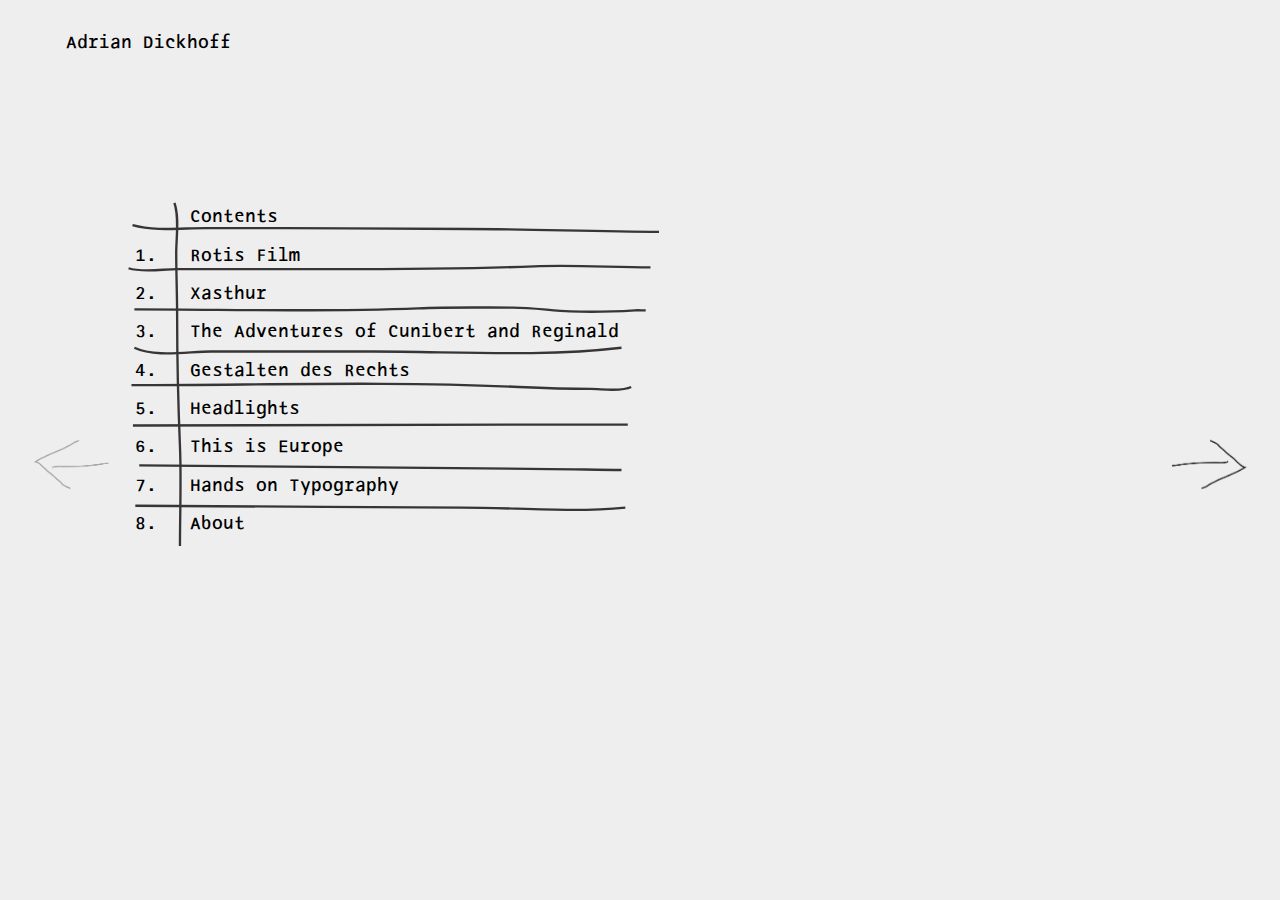
==== commit c775439d: "update mobile, Projektexte eingefügt" ====
--- a/index.html
+++ b/index.html
@@ -111,11 +111,101 @@
     <div class="swiper-container">
       <div class="swiper-wrapper">
         <!--Startseite-->
-        <div> <img class="svgname" src="pictures/SVG/name_zeichnung.svg"/> </div>
-        <div class="swiper-slide" data-hide-nav="true">
+         <div id="startseite" class="swiper-slide" data-hide-nav="true">
+            <div class="startname"> 
+                <p>
+                    Adrian Dickhoff
+                </p> 
+            </div>
+            
+            <div class="contentmobile">
+            <div class="mobilelist">
+                <ol  start="0" >
+
+                    <li style="list-style: none;">
+                        &nbsp;&nbsp;Contents
+                    </li>
+
+                    <a href="#rotis1">
+                        <li>
+                            &nbsp;&nbsp;Rotis Film
+                        </li>
+                    </a>
+
+                    <a href="#xasthur1"> 
+                        <li>
+                            &nbsp;&nbsp;Xasthur
+                        </li>
+                    </a>
+
+                    <a href="#cunibert">
+                        <li>
+                            &nbsp;&nbsp;The Adventures of<br />
+                            &nbsp;&nbsp;Cunibert and Reginald
+                        </li>
+                    </a>
+
+                    <a href="#recht1">
+                        <li>
+                            &nbsp;&nbsp;Gestalten des Rechts
+                        </li>
+                    </a>
+
+                    <a href="#light1">
+                        <li>
+                            &nbsp;&nbsp;Headlights
+                        </li>
+                    </a>
+
+                    <a href="#europe">
+                        <li>
+                            &nbsp;&nbsp;This is Europe
+                        </li>
+                    </a>
+
+                    <a href="#hands">
+                        <li>
+                            &nbsp;&nbsp;Hands on Typography
+                        </li>
+                    </a>
+
+                    <a href="#about1">
+                        <li>
+                            &nbsp;&nbsp;About
+                        </li>
+                    </a>
+
+                  </ol>
+            </div>
+            <div  class="tabellemobile">
+                <svg xmlns="http://www.w3.org/2000/svg" width="75vw" height="auto" viewBox="0 0 292.7 334.5">
+                    <style>
+                        .a{fill:none;stroke-width:3;stroke:#000;}
+                    </style>
+                        <path 
+                            d="M6.5 21.8c12 6.8 26.2 3.1 38.7 3.1 14.1 0 28.2 0 42.3 0 32.4 0 64.8 1 97.2 1 34.4 0 68.6 3.1 102.7 3.1" class="a"/>
+                        <path 
+                            d="M4.4 63.5c7.2 4.8 18.3 1 25.8 1 6.1 0 12.1 0 18.2 0 14.6 0 29.2 0 43.8 0 42.9 0 86 0.5 128.6-3.1 20.7-1.8 41.4 1.1 62.1 1.1" class="a"/>
+                        <path 
+                            d="M7.5 95.4c50.3 0 101.1 3.1 151.3-1.2 16.8-1.5 33.7-0.8 50.6-0.8 10.2 0 20.4 3.2 30.5 4.1 12 1.1 22.9 0.4 34.5-1.1 1.9-0.2 3.9 0.1 5.8 0" class="a"/>
+                        <path 
+                            d="M7.5 159.3c11.1 10.8 28.6 4.1 41 4.1 6.8 0 13.6 0 20.4 0 21.9 0 43.8 0 65.6 0 44 0 89.4 6.3 132.8-4.1" class="a"/>
+                        <path 
+                            d="M6 200.2c68.8 0 137.9-4.5 206.7 2 12.7 1.2 25.4 2.1 38.2 2.1 6.1 0 16.5 3.5 21.7-2" class="a"/>
+                        <path 
+                            d="M6.8 230.3c71.2 0 142.4-1 213.7-1 16.8 0 33.5 0 50.2 0" class="a"/>
+                        <path 
+                            d="M10.1 265.3c73 0 145.9 4.1 219 4.1 12.8 0 25.5 1 38.3 1" class="a"/>
+                        <path 
+                            d="M8 300.6c58.4 0 116.2 2 174.4 2 28.7 0 58.6 5.6 87 0" class="a"/>
+                        <path 
+                            d="M41.4 0.9c5.5 13.2 2.1 33.6 2 48 0 20.3 1 41 1 61.6 0 42.3 1.1 84.3 3.1 126.3 1.5 32.1 0 64.6 0 96.7" class="a"/>
+                </svg>
+            </div>
+        </div>
           <div class="contents">
             <div class="tabelle">
-              <div id="startseite" class="tabellesvg">
+              <div class="tabellesvg">
                 <svg xmlns="http://www.w3.org/2000/svg" viewBox="0 0 580.6 376">
                   <style>
                     .a {
@@ -161,6 +251,7 @@
                     class="a"
                   />
                 </svg>
+
               </div>
               <div class="liste">
                 <ol start="0">
@@ -468,7 +559,7 @@
                       </div>
                     </div>
                     <div class="liste7">
-                      <li>&nbsp;&nbsp;Handson Typography</li>
+                      <li>&nbsp;&nbsp;Hands on Typography</li>
                     </div>
                   </div>
                 </a>
@@ -516,9 +607,10 @@
                     </div>
                   </a>
                 </ol>
+
               </div>
             </div>
-          </div>
+         </div>
 
           <div class="startseite-pfeile">
             <a href="#rotis1">
@@ -869,6 +961,7 @@
                   </g>
                 </svg>
               </div>
+                
             </div>
         </a>
 
@@ -945,16 +1038,20 @@
         </div>
     </a>
         <!--Projekt Rotis -->
-        <div class="swiper-slide">
+        <div id="rotis1" class="swiper-slide">
             <div class="titelbilder">
-                <img id="rotis1" src="pictures/Bilder_web/rotis_web/rotis_font_web.png" />
+                <img  src="pictures/Bilder_web/rotis_web/rotis_font_web.png" />
               </div>
           <div id="rotis" class="slide-text">
             <p>
               Rotis Film<br /><br /><br />
 
-              Interview with Vinca Kruk in collaboration with Timocthee
-              Charon.<br /><br /><br /><br /><br /><br />
+              Interview with Vinca Kruk in collaboration with Timothee
+              Charon outside Otl Aichers former Studio in Rotis.
+              The Font is a monospaced version of the Rotis Font.
+              The Interview's layout is set like a screenplay relating to 
+              her work as a directress and her noting like it felt she was now in our constructed reality. 
+              <br /><br /><br />
             </p>
           </div>
 
@@ -987,14 +1084,14 @@
         </div>
 
         <!--Projekt Xasthur -->
-        <div class="swiper-slide">
+        <div id="xasthur1" class="swiper-slide">
           <div class="titelbilder">
-            <img id="xasthur1" src="pictures/Bilder_web/Xasthur_web/xasthur_web_1.png" />
+            <img  src="pictures/Bilder_web/Xasthur_web/xasthur_web_1.png" />
           </div>
 
           <div class="slide-text">
             <p>
-              "Xasthur<br /><br /><br />
+              Xasthur<br /><br /><br />
 
               Editorial about the californian musician Scott Conner alias
               “Malefic” formerly known as “Xasthur” .<br />
@@ -1043,27 +1140,30 @@
 
         <!--Projekt Cunibert -->
 
-        <div class="swiper-slide">
+        <div id="cunibert" class="swiper-slide">
           <div class="titelbilder">
-            <img id="cunibert" src="pictures/Bilder_web/cunibert_web/cunibert_web_1.png" />
+            <img  src="pictures/Bilder_web/cunibert_web/cunibert_web_1.png" />
           </div>
 
           <div class="slide-text">
-            <p>The Adventures of Cunibert and Reginald <br /><br /><br />
-                A comic about an Insecure Knight, drawn in thick black lines and his silent compagnion Reginald the horse. 
-                Trust into a rich and complex World he doesn't understand desperatley trying to find meaning and purpose.
-                The World is detailed, drawn with a thinner line to emphasize Cuniberts feeling of not belonging.
-                </p>
+            The Adventures of Cunibert and Reginald <br /><br /><br />
+                A comic about an insecure Knight, drawn in thick black lines and his silent compagnion Reginald the horse. 
+                Trust into a complex World he doesn't understand and doesn't try to, longing to find meaning or purpose in a World that is seemingly against him.
+                The World is detaile and drawn with a thinner line to emphasize Cuniberts feeling of not belonging.
+                <br /><br /><br /><br /><br />
+                
+
+                
           </div>
 
           <div class="bottom_text">
             <br />
             <br />
             <br />
-            Format: 202mm x 281mm<br />
-            “Worldbuilding Step One”<br />
-            by Marie Pohl<br />
-            2019 HfG Karlsruhe
+                Format: 202mm x 281mm<br />
+                “Worldbuilding Step One”<br />
+                by Marie Pohl<br />
+                2019 HfG Karlsruhe
           </div>
         </div>
 
@@ -1087,31 +1187,30 @@
 
         <!--Gestalten des Rechts-->
 
-    <div class="swiper-slide">
+    <div id="recht1" class="swiper-slide">
         <div class="titelbilder">
-            <img id="recht1" src="pictures/Bilder_web/Recht/190517_Vortrag_23.5.001.png" />
+            <img  src="pictures/Bilder_web/Recht/190517_Vortrag_23.5.001.png" />
         </div>
 
         <div class="slide-text">
             <p>
-            "Gestalten des Rechts"<br /><br /><br />
-
-            Editorial about the californian musician Scott Conner alias
-            “Malefic” formerly known as “Xasthur” .<br />
-            The Layout is dark and heavy, much like Scott Connors music and
-            his lifestyle as presented by himself. The Interviews are black on
-            white and lighter in tone. They demystify and ground the man
-            behind the extreme music.<br /><br /><br />
+            Gestalten des Rechts<br /><br /><br />
+
+            In celebration of the 70th birthday of Germanys Constitution the talkshow
+             "Im Namen des Volkes – Deutschland fragt zum Grundgesetz" was filmed in the HfG.
+            We were tasked with producing a 70 second long clip visualizing parts of the Constitution.
+            We used principles of reduction, abstraction and simplification to visualize a slection of laws. 
+            <br /><br /><br />
             </p>
         </div>
 
         <div class="bottom_text">
-            <br />
-            <br />
-            <br />
-            Format: 175mm x 27mm<br />
-            “Typographie II”<br />
-            under Philippe Karrer<br />
+            
+            
+            Cooperation with the ARD, ZDF and SWR<br />
+            Support from Prof. Sereina Rothenberger
+            and Anton Stuckardt<br />
+            In Collaborattion with Tatjana Pfeiffer<br />
             2019
         </div>
     </div>
@@ -1124,32 +1223,29 @@
 
         <!--Headlights-->
 
-        <div class="swiper-slide">
+        <div id="light1" class="swiper-slide">
             <div class="titelbilder">
-            <img id="light1" src="pictures/Bilder_web/headlights_web/headlights_web_1.png" />
+            <img  src="pictures/Bilder_web/headlights_web/headlights_web_1.png" />
             </div>
 
             <div class="slide-text">
             <p>
-                "Headlights"<br /><br /><br />
-
-                Editorial about the californian musician Scott Conner alias
-                “Malefic” formerly known as “Xasthur” .<br />
-                The Layout is dark and heavy, much like Scott Connors music and
-                his lifestyle as presented by himself. The Interviews are black on
-                white and lighter in tone. They demystify and ground the man
-                behind the extreme music.<br /><br /><br />
+                Headlights<br /><br /><br />
+           The inspiration for the font was the image of a speeding car aproaching during darkness blinding the viewer as it gets closer.
+           Each letter of the font has seven cuts. These seven cuts alternate in order as one writes, creating the feeling of one car after the other going by.
+            <br /><br /><br />
             </p>
             </div>
 
             <div class="bottom_text">
+            <br />
             <br />
             <br />
             <br />
             Format: 175mm x 270mm<br />
             “Realist Typography”<br />
             by Jung Myung Lee<br />
-            2017/18 HFG Karlsruhe
+            2017/18 HfG Karlsruhe
             </div>
         </div>
 
@@ -1173,34 +1269,25 @@
 
        <!--europe-->
 
-       <div class="swiper-slide">
+       <div id="europe" class="swiper-slide">
             <div class="titelbilder">
-            <img id="europe" src="pictures/Bilder_web/brexit_web/brexit_web_1.png" />
+            <img  src="pictures/Bilder_web/brexit_web/brexit_web_1.png" />
             </div>
 
             <div class="slide-text">
             <p>
                 This is Europe<br /><br /><br />
-
-                Editorial about the californian musician Scott Conner alias
-                “Malefic” formerly known as “Xasthur” .<br />
-                The Layout is dark and heavy, much like Scott Connors music and
-                his lifestyle as presented by himself. The Interviews are black on
-                white and lighter in tone. They demystify and ground the man
-                behind the extreme music.<br /><br /><br />
+                In trying to better understand and showcase why and how Brexit could have happend I compiled news headlines, 
+                campaign slogans, statements from the debates and poll results leading up to the vote. Underlined by comments from Social media where a major part of the debate took place.<br />
+                The zine is part of a series made by Students of the HfG which are part of the Special Edition of the "Slanted Magazine #34—Europe".
+                <br /><br /><br />
             </p>
             </div>
 
             <div class="bottom_text">
-            <br />
-            <br />
-            <br />
-            “This is Europe” 
-
-
-
-
-
+            
+            
+            
             Format: 130mm x 186mm<br />
             “This is Europe” <br />
             by Julia Kahl<br />
@@ -1234,25 +1321,25 @@
 
 <!--Handson-->
 
-<div class="swiper-slide">
+<div id="hands" class="swiper-slide">
     <div class="titelbilder">
-    <img id="hands" src="pictures/Bilder_web/handson_web/handson_web_1.png" />
+    <img  src="pictures/Bilder_web/handson_web/handson_web_1.png" />
     </div>
 
     <div class="slide-text">
     <p>
-        "Handson Typography"<br /><br /><br />
-
-        Editorial about the californian musician Scott Conner alias
-        “Malefic” formerly known as “Xasthur” .<br />
-        The Layout is dark and heavy, much like Scott Connors music and
-        his lifestyle as presented by himself. The Interviews are black on
-        white and lighter in tone. They demystify and ground the man
-        behind the extreme music.<br /><br /><br />
+        Hands on Typography<br /><br /><br />
+
+        Typographycal visualisations of videos, images and other things using nothing but Helvetica. <br />
+        With contributions from Phillip Geißel and Students from the photography class of the HGB Leipzig.
+        <br /><br /><br /> <br />
     </p>
     </div>
 
     <div class="bottom_text">
+    <br />
+    <br />
+    <br />
     <br />
     <br />
     <br />
@@ -1287,7 +1374,7 @@
         <div id="about1" class="swiper-slide">
           <div class="about-text">
             <p>
-              "About"<br /><br /><br />
+              About<br /><br /><br />
 
               2012<br />
               Abitur at the Schlossgymnasium Kirchheim unter Teck<br />
@@ -1667,4 +1754,29 @@
     </footer>
     <script src="index.js"></script>
   </body>
-</html>+</html>
+
+
+
+
+
+
+
+
+
+
+
+
+
+
+
+
+
+
+
+
+
+
+
+
+
--- a/style.css
+++ b/style.css
@@ -60,6 +60,11 @@
   text-decoration: none;
 }
 
+ol,
+li {
+  line-height: 3vw;
+}
+
 @font-face {
   font-family: 'RotisFilm';
   src: url("Font/RotisFilm-Regular.otf");
@@ -88,11 +93,6 @@
   top: 1.8vw;
   width: 41.5vw;
   height: auto;
-}
-
-ol,
-li {
-  line-height: 3vw;
 }
 
 .swiper-slide {
@@ -113,6 +113,16 @@
       -ms-flex-pack: center !important;
           justify-content: center !important;
   z-index: 1000 !important;
+}
+
+.startname {
+  position: absolute !important;
+  text-align: center;
+  z-index: 99 !important;
+  width: 16.2142857143vw !important;
+  height: 4.21428571429vw;
+  left: 3.5vw !important;
+  top: 1vw;
 }
 
 .bilder {
@@ -4905,36 +4915,77 @@
 }
 
 /* mobile version */
-@media screen and (min-width: 480px) and (orientation: portrait) {
+.mobilelist {
+  display: none !important;
+}
+
+.tabellemobile {
+  display: none !important;
+}
+
+@media screen and (min-width: 600px) and (orientation: portrait) {
   script {
     direction: vertical;
   }
+  .about-text {
+    width: 75vw;
+  }
+  .mobilelist {
+    display: -webkit-box !important;
+    display: -ms-flexbox !important;
+    display: flex !important;
+    position: absolute;
+    top: 30vw !important;
+    left: 19vw !important;
+    width: 70vw;
+    z-index: 1500;
+  }
+  ol,
+  li {
+    line-height: 9vw;
+  }
+  .tabellemobile {
+    display: -webkit-box !important;
+    display: -ms-flexbox !important;
+    display: flex !important;
+    position: absolute;
+    top: 36vw !important;
+    left: 11vw;
+  }
+  .swiper-button-next {
+    display: none !important;
+  }
+  .swiper-button-prev {
+    display: none !important;
+  }
   body {
-    font-size: 3.4vw;
-  }
-  ol, li {
-    width: 80vw;
-    position: relative;
-    top: -5vw;
-    left: -10vw;
-    line-height: 15vw;
+    background: #eee;
+    font-family: 'RotisFilm';
+    font-size: 4vw;
+    color: #000;
+    margin: 0;
+    padding: 0;
+  }
+  .name {
+    width: 40vw !important;
+  }
+  .startname {
+    position: absolute !important;
+    text-align: center;
+    z-index: 99 !important;
+    width: 40vw !important;
+    height: 4.21428571429vw;
+    left: 3.5vw !important;
+    top: 1vw;
+  }
+  .about {
+    right: 4.4vw;
   }
   .startseite-pfeile {
     display: none;
   }
   .contents {
-    position: absolute;
-    top: 50%;
-    left: 47%;
-    -webkit-transform: translate(-50%, -50%);
-            transform: translate(-50%, -50%);
-  }
-  .tabellesvg {
-    width: 83vw;
-    top: 50%;
-    left: 47%;
-    -webkit-transform: translate(-50%, -50%);
-            transform: translate(-50%, -50%);
+    display: none !important;
   }
   .titelbilder {
     display: none !important;
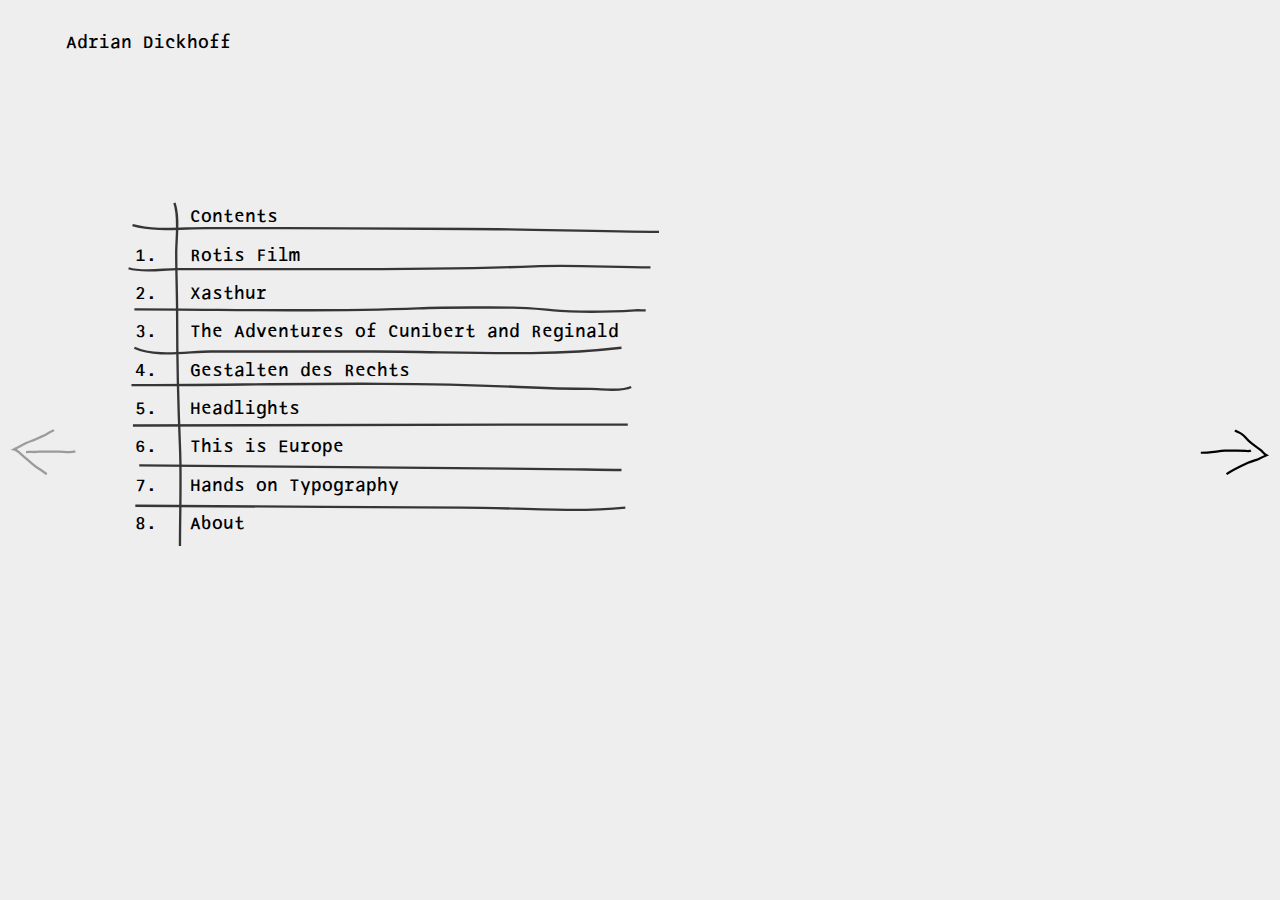
==== commit c2d41877: "kleineänderung 2682020" ====
--- a/index.html
+++ b/index.html
@@ -1,6 +1,6 @@
 <!DOCTYPE html>
 <html lang="en">
-  <head>
+  
     <head>
       <link rel="stylesheet" href="style.css" />
       <link
@@ -9,55 +9,70 @@
       />
       <script src="https://unpkg.com/swiper/swiper-bundle.min.js"></script>
     </head>
-  </head>
+  
   <body>
     <header>
+
+
       <a href="#about1">
         <div class="aboutwrapper">
           <div class="hoverabout">
             <div class="aboutsvg">
               <svg
-                xmlns="http://www.w3.org/2000/svg"
-                width="9.21428571429vw"
-                height="auto"
-                viewBox="0 0 129.2 54.9"
-              >
-                <g class="about-wiggle">
-                  <style>
-                    .c {
-                      fill: none;
-                      stroke-width: 0.2vw;
-                      stroke: #373535;
-                    }
-                  </style>
-                  <path
-                    d="M109.1 3.2c-6.3 1.8-15 0.3-21.7 0.3 -5.5 0-11.1 0-16.6 0 -10.6 0-21.9-1.1-32.3 0.8 -3 0.5-5.8 1.9-8.7 2.8 -2.9 0.9-5.8 1.4-8.6 2.4 -6.6 2.5-11.8 6-16.1 11.7C-2.6 31.7 6.4 45.2 17.3 48.3c8.7 2.5 19.6 0.7 28.6 0.7 9.6 0 19.2 0 28.7 0 9.8 0 19.6 0 29.3 0 7.4 0 13-0.3 17.5-6.7 4.1-5.7 5.8-13.6 3.9-20.5 -2.1-7.6-6.8-11.6-13.5-14.8 -2-0.9-4-2.2-6.1-2.5 -2.1-0.3-4.5 0.7-6.4-0.6"
-                    class="c"
-                  />
-                  <path
-                    d="M104.4 4.4c-9.3 0.3-18.9-1-28.2-0.2 -7.8 0.6-15.5 0.9-23.4 0.9 -9.2 0.1-19.2 2.5-27.6 6.1 -6.3 2.7-13.8 5.5-17.2 11.7 -2.9 5.3-1.8 9.6-1.6 15.3 0.3 7.1 5 9.3 11.6 9.3 3.4 0 6.9-0.3 10.1 0.8 3 1 5.8 2 9.1 2.3 11.2 1 22.4-3.3 33.6-3.5 6.6-0.1 12.8-0.3 19.3 0.3 8.6 0.8 18.5 1.6 27-1.4 7.1-2.5 9.8-6.9 10.1-14 0.3-7 0.6-16.7-5.1-21.7 -2.6-2.3-6.3-3.9-9.6-5.2 -5-2-11.7-0.9-17-0.9"
-                    class="c"
-                  />
-                  <path
-                    d="M109.7 4.4c-4 1.5-10.7 0.2-15.1 0.2 -3.6 0-7.1-0.2-10.7-0.2 -6.7 0-13.3-0.2-20-0.2 -7.6 0-15.5-0.7-22.9 1C35.5 6.4 29.4 7.9 24 9.9c-4.6 1.8-9.7 4.8-13.5 8 -3.4 2.9-7.9 7.9-7.7 12.5 0.2 4.8 2.2 8.5 5.1 12.2 1.6 2 2.5 4.1 5.1 5.1 2.6 1 6.1 1.2 8.9 1.4 17.2 1.5 35.2 0.2 52.7 0.2 8 0 16 0 24 0 5.9 0 11.2 0.5 16.5-1.9 4.6-2 6.8-3.7 8.9-8.2 1.9-4.2 2.7-7.4 2.7-12.1 0-5.8-0.9-10.8-4.8-15.4 -2.2-2.6-4.9-3.4-7.8-4.9 -2.3-1.2-4.1-2.6-6.8-2.5"
-                    class="c"
-                  />
-                  <path
-                    d="M100.2 3.9c-4.2 2-11.9 0.5-16.3 0.5 -14.1 0-28.5-0.9-42.5 0.1C34.6 5 24.8 4.8 18.7 8.1 12.2 11.7 7.2 18.3 4.5 25.2 1.4 33 2 41.2 9.1 46.1c3.7 2.5 8.5 3 12.8 3.4 7.9 0.8 16.1 0.3 24 0.3 15.6 0 31.2 0.9 46.9 0.9 8.6 0 18.6 1.6 25.1-5 5.3-5.5 6.1-12.8 6.7-20.1 0.7-7.9-5.4-16.4-12.5-19.7 -4.7-2.1-8.5-2.7-13.6-2.7"
-                    class="c"
-                  />
-                  <path
-                    d="M89.5 4.2c-12.7 0-25.4-0.5-38.1-0.5 -4.6 0-9.5-0.4-14 0.2 -7.5 1.1-15.8 3.9-22.2 8 -3.5 2.3-4.6 5.4-6.5 9.1 -1.5 2.9-3.2 5-3.7 8.3 -0.8 5.1-0.5 11.4 3.4 15.2 5.2 5.1 13.5 7.9 20.7 7.9 9.9 0 19.7 0.5 29.5 0.5 12.9 0 25.8 0 38.7 0 8.4 0 15.1-1.1 21.8-6.3 11-8.5 6.6-26.6-0.7-36.4 -4.9-6.5-15-7.7-22.5-8 -6.5-0.3-12.3 0.6-18.4 1.8"
-                    class="c"
-                  />
-                </g>
-              </svg>
-            </div>
-          </div>
-          <div class="about">
-            <p>about</p>
-          </div>
-        </div>
+                            xmlns="http://www.w3.org/2000/svg"
+                            width="11.5vw"
+                            height="auto"
+                            viewBox="0 0 161 54.9"
+                          >
+                            <style>
+                              .a {
+                                fill: none;
+                                stroke-width: 0.2vw;
+                                stroke: #373535;
+                              }
+                            </style>
+                            <g class="listewiggle8">
+                              <path 
+                                d="M130.4 4.4c-11.7 0.3-23.7-1-35.4-0.2 -9.8 0.6-19.5 0.9-29.3 0.9 -11.5 0.1-24.1 2.5-34.7 6.1 -7.9 2.7-17.3 5.5-21.6 11.7 -3.6 5.3-2.3 9.6-2 15.3 0.3 7.1 6.2 9.3 14.5 9.3 4.2 0 8.6-0.3 12.7 0.8 3.8 1 7.3 2 11.4 2.3 14.1 1 28.1-3.3 42.1-3.5 8.3-0.1 16.1-0.3 24.3 0.3 10.8 0.8 23.3 1.6 33.8-1.4 8.9-2.5 12.3-6.9 12.6-14 0.4-7 0.7-16.7-6.4-21.7 -3.3-2.3-7.9-3.9-12-5.2 -6.3-2-14.7-0.9-21.3-0.9" 
+                                class="a"
+                              />
+                              <path 
+                                d="M137.1 4.4c-5.1 1.5-13.4 0.2-19 0.2 -4.5 0-8.9-0.2-13.5-0.2 -8.4 0-16.7-0.2-25.1-0.2 -9.5 0-19.4-0.7-28.7 1 -7 1.2-14.6 2.7-21.3 4.8 -5.8 1.8-12.2 4.8-17 8 -4.2 2.9-9.9 7.9-9.7 12.5 0.3 4.8 2.8 8.5 6.5 12.2 2 2 3.1 4.1 6.4 5.1 3.3 1 7.7 1.2 11.1 1.4 21.6 1.5 44.2 0.2 66.1 0.2 10 0 20 0 30.1 0 7.5 0 14 0.5 20.7-1.9 5.8-2 8.6-3.7 11.2-8.2 2.4-4.2 3.4-7.4 3.4-12.1 0-5.8-1.1-10.8-6-15.4 -2.8-2.6-6.1-3.4-9.8-4.9 -2.9-1.2-5.1-2.6-8.5-2.5" 
+                                class="a"
+                              />
+                              <path 
+                                d="M125.1 3.9c-5.3 2-14.9 0.5-20.5 0.5 -17.7 0-35.8-0.9-53.4 0.1C42.8 5 30.6 4.8 22.9 8.1 14.7 11.7 8.5 18.3 5.1 25.2c-3.9 7.9-3.1 16.1 5.8 20.9 4.6 2.5 10.6 3 16 3.4 9.9 0.8 20.1 0.3 30.2 0.3 19.6 0 39.2 0.9 58.8 0.9 10.7 0 23.3 1.6 31.5-5 6.7-5.5 7.6-12.8 8.4-20.1 0.9-7.9-6.7-16.4-15.7-19.7 -5.9-2.1-10.7-2.7-17-2.7" 
+                                class="a"
+                              />
+                              <path 
+                                d="M111.7 4.2c-16 0-31.9-0.5-47.8-0.5 -5.7 0-11.9-0.4-17.6 0.2 -9.4 1.1-19.8 3.9-27.8 8 -4.4 2.3-5.8 5.4-8.2 9.1 -1.9 2.9-4.1 5-4.7 8.3C4.6 34.4 5 40.7 9.8 44.5c6.5 5.1 16.9 7.9 25.9 7.9 12.4 0 24.7 0.5 37.1 0.5 16.2 0 32.4 0 48.5 0 10.5 0 18.9-1.1 27.3-6.3 13.8-8.5 8.3-26.6-0.9-36.4 -6.1-6.5-18.8-7.7-28.3-8 -8.1-0.3-15.4 0.6-23.1 1.8" 
+                                class="a"
+                              />
+                            </g>
+                          </svg>
+            </div>
+          </div>
+
+          
+
+          
+            <div class="about">
+              <div class="lastpagepfeil">
+                <svg xmlns="http://www.w3.org/2000/svg" width="2.85714285714vw" height="auto" viewBox="0 0 39.8 29.8">
+                  <style>.a{fill:none;stroke-width:0.2vw;stroke:#000;}</style>
+                      <path 
+                          d="M3.4 13.9c6.4 0 15.9 0 22.3 0" class="a"/>
+                      <path 
+                          d="M20.4 3.3c1.6 1.3 4.4 3.9 5.7 5.4 1.2 1.3 1.9 2.7 2.9 4 0.6 0.8 1.5 1.3 2 2.2 -3.2 2.1-6.2 4.5-9.2 6.8 -1.4 1.1-2.4 3-4 3.8" class="a"/>
+                      <path 
+                          d="M35.6 2.3c0.4 2.2 0 4.9 0 7.1 0 2 0.4 3.5 0.6 5.4 0.2 1.7 0 3.6 0 5.4 0 2.5 0 5.1 0 7.6" class="a"/>
+                </svg>
+              </div>
+                <p>about</p>
+            </div>
+          
+        </div>
+
       </a>
       <a href="#startseite">
         <div class="namewrapper">
@@ -65,9 +80,9 @@
             <div class="namesvg">
               <svg
                 xmlns="http://www.w3.org/2000/svg"
-                width="16.2142857143vw"
+                width="20.2142857143vw"
                 height="auto"
-                viewBox="0 0 227.4 59.3"
+                viewBox="0 0 282.7 59.3"
               >
                 <style>
                   .a {
@@ -77,31 +92,43 @@
                   }
                 </style>
                 <g class="name-wiggle">
-                  <path
-                    d="M202.6 7c-7.3 3-22.3 0.7-30.8 0.7 -7.9 0-15.8 0-23.7 0 -19 0-38 0-57 0 -16.1 0-32.8-1-48.4 1.3 -10 1.5-24.8 4.4-32.3 11.2 -9 8.2-2.3 21.4 6.8 27.7 13.2 9.2 34 5.1 49.5 5.1 35.9 0 71.8 0 107.7 0 16.1 0 38 1.7 47-14.7 8.3-15.2-4.6-30.2-20.8-30"
-                    class="a"
+                  <path 
+                      d="M252.6 7c-9 3-27.6 0.7-38.1 0.7 -9.7 0-19.5 0-29.2 0 -23.5 0-46.9 0-70.4 0 -19.8 0-40.5-1-59.7 1.3 -12.3 1.5-30.6 4.4-39.9 11.2 -11.1 8.2-2.8 21.4 8.4 27.7 16.3 9.2 42 5.1 61.1 5.1 44.3 0 88.6 0 132.9 0 19.9 0 47 1.7 58-14.7 10.3-15.2-5.7-30.2-25.7-30" 
+                      class="a"
                   />
-                  <path
-                    d="M201.3 7.7c-37.1 0-74.2 0-111.2 0 -24.1 0-57.9-4.9-78.1 10.5 -10.2 7.8-7.4 19.8 1.2 27.5 9.6 8.6 24.3 4.3 36.2 5.9 37.1 5.1 77.3 5.7 115.4 4 10.4-0.5 21.1-0.5 31.2-2 6.3-0.9 19.4-3.9 23.5-8.6 13.4-15.6-6-38.6-24.2-36"
-                    class="a"
+                  <path 
+                      d="M251 7.7c-45.8 0-91.6 0-137.3 0 -29.8 0-71.5-4.9-96.5 10.5 -12.6 7.8-9.2 19.8 1.5 27.5 11.8 8.6 30 4.3 44.7 5.9 45.8 5.1 95.5 5.7 142.5 4 12.9-0.5 26-0.5 38.5-2 7.7-0.9 23.9-3.9 29-8.6 16.5-15.6-7.4-38.6-29.8-36" 
+                      class="a"
                   />
-                  <path
-                    d="M196.6 9c-34 0-68.1 0-102.1 0 -21.3 0-50.1-4.9-70.4 3.7C13 17.4-0.2 31.3 9.8 43.7c7.6 9.5 30.1 10.4 41.1 11.3 28.4 2.4 57.7 0.7 86.3 0.7 19.8 0 40.7 1.6 60.2-1.3 11.2-1.6 28.4-11.4 27.3-24.7 -0.7-9.1-16.5-17.1-24.7-20 -4.6-1.6-8.4-3-13.3-1.3"
-                    class="a"
+                  <path 
+                      d="M245.2 9c-42 0-84.1 0-126.1 0 -26.3 0-61.9-4.9-86.9 3.7 -13.6 4.7-29.9 18.5-17.6 31 9.4 9.5 37.2 10.4 50.7 11.3 35.1 2.4 71.2 0.7 106.5 0.7 24.5 0 50.2 1.6 74.3-1.3 13.8-1.6 35-11.4 33.7-24.7 -0.9-9.1-20.4-17.1-30.5-20 -5.7-1.6-10.4-3-16.5-1.3" 
+                      class="a"
                   />
-                  <path
-                    d="M214.6 13.7c-1.6-6.1-33.2-7.6-42-8 -10.9-0.6-21.9 0-32.8 0 -21.1 0-42.1 0-63.2 0 -17.2 0-35.7-2-51.4 5C15.2 15.1-2 24.8 3.9 37.7c5.3 11.6 21.9 15.4 33.4 16 18.5 0.9 37.3 0.7 56 0.7 25.8 0 51.6 0 77.3 0 13.2 0 30.4 3.1 42.2-3.5 9.3-5.1 15.7-18.8 9.8-28.4 -5.1-8.4-20.6-15-30-14.8"
-                    class="a"
+                  <path 
+                      d="M267.4 13.7c-1.9-6.1-41-7.6-51.9-8 -13.4-0.6-27 0-40.5 0 -26 0-52 0-78 0 -21.3 0-44-2-63.4 5C21.3 15.1 0 24.8 7.3 37.7c6.6 11.6 27.1 15.4 41.2 16 22.9 0.9 46.1 0.7 69.2 0.7 31.8 0 63.7 0 95.5 0 16.3 0 37.5 3.1 52-3.5 11.4-5.1 19.3-18.8 12.1-28.4 -6.3-8.4-25.4-15-37.1-14.8" 
+                      class="a"
                   />
-                  <path
-                    d="M215.9 13.7c-7.6 0.9-14.8-3.7-22-5.2 -6.3-1.3-12.9-1.5-19.4-1.4 -16.8 0-33.8 0.2-50.6-0.7C94.6 5 60-1.1 31.3 7.2 20.5 10.3-2.8 22.3 4.1 37c6.9 14.9 36 12 48.7 12 38.9 0 75.8 5.3 114.7 5.3 15 0 32.8 2.8 45.8-5.3 9.2-5.7 14.5-19.9 6.7-28.5 -3.4-3.8-8.8-5.7-12-8.8"
-                    class="a"
+                  <path 
+                      d="M269.1 13.7c-9.4 0.9-18.3-3.7-27.1-5.2 -7.7-1.3-15.9-1.5-23.9-1.4 -20.8 0-41.7 0.2-62.5-0.7 -36.3-1.4-79-7.5-114.5 0.8C27.7 10.3-0.9 22.3 7.5 37c8.5 14.9 44.5 12 60.1 12 48 0 93.6 5.3 141.6 5.3 18.5 0 40.4 2.8 56.5-5.3 11.4-5.7 17.9-19.9 8.2-28.5 -4.2-3.8-10.8-5.7-14.8-8.8" 
+                      class="a"
                   />
                 </g>
               </svg>
             </div>
           </div>
           <div class="name">
+            <div class="homepfeil">
+              <svg xmlns="http://www.w3.org/2000/svg" width="2.85714285714vw" height="auto" viewBox="0 0 39.8 29.8">
+                <style>.a{fill:none;stroke-width:0.2vw;stroke:#000;}</style>
+                    <path 
+                        d="M36.6 14.6c-7.4-0.1-14.8-0.2-22.2-0.2" class="a"/>
+                    <path  
+                        d="M21.6 3.9c-1.6 5-10.1 6.9-12.8 11 5.3 2.2 9.6 7.1 13.4 11.2" class="a"/>
+                    <path 
+                        d="M2.8 2.3c1.2 5.5-0.3 8.4 0 14 0.2 3 0.1 8.3 0 11.3" class="a"/>
+              </svg>
+            </div>
+
             <p>Adrian Dickhoff</p>
           </div>
         </div>
@@ -1044,20 +1071,19 @@
               </div>
           <div id="rotis" class="slide-text">
             <p>
-              Rotis Film<br /><br /><br />
+              Rotis Film<br /><br />
 
               Interview with Vinca Kruk in collaboration with Timothee
               Charon outside Otl Aichers former Studio in Rotis.
               The Font is a monospaced version of the Rotis Font.
               The Interview's layout is set like a screenplay relating to 
               her work as a directress and her noting like it felt she was now in our constructed reality. 
-              <br /><br /><br />
+              <br /><br /><br /><br />
             </p>
           </div>
 
           <div class="bottom_text">
-            <br />
-            <br />
+         
             Format: 120mm x 190mm<br />
             “Questions” <br />
             by Sereina Rothenberger and David Bennewith <br />
@@ -1091,21 +1117,19 @@
 
           <div class="slide-text">
             <p>
-              Xasthur<br /><br /><br />
+              Xasthur<br /><br />
 
               Editorial about the californian musician Scott Conner alias
               “Malefic” formerly known as “Xasthur” .<br />
               The Layout is dark and heavy, much like Scott Connors music and
               his lifestyle as presented by himself. The Interviews are black on
               white and lighter in tone. They demystify and ground the man
-              behind the extreme music.<br /><br /><br />
+              behind the extreme music.<br /><br /><br /><br />
             </p>
           </div>
 
           <div class="bottom_text">
-            <br />
-            <br />
-            <br />
+         
             Format: 175mm x 270mm<br />
             “Typographie II”<br />
             under Philippe Karrer<br />
@@ -1146,7 +1170,7 @@
           </div>
 
           <div class="slide-text">
-            The Adventures of Cunibert and Reginald <br /><br /><br />
+            The Adventures of Cunibert and Reginald <br /><br />
                 A comic about an insecure Knight, drawn in thick black lines and his silent compagnion Reginald the horse. 
                 Trust into a complex World he doesn't understand and doesn't try to, longing to find meaning or purpose in a World that is seemingly against him.
                 The World is detaile and drawn with a thinner line to emphasize Cuniberts feeling of not belonging.
@@ -1157,9 +1181,7 @@
           </div>
 
           <div class="bottom_text">
-            <br />
-            <br />
-            <br />
+          
                 Format: 202mm x 281mm<br />
                 “Worldbuilding Step One”<br />
                 by Marie Pohl<br />
@@ -1194,13 +1216,13 @@
 
         <div class="slide-text">
             <p>
-            Gestalten des Rechts<br /><br /><br />
+            Gestalten des Rechts<br /><br />
 
             In celebration of the 70th birthday of Germanys Constitution the talkshow
              "Im Namen des Volkes – Deutschland fragt zum Grundgesetz" was filmed in the HfG.
             We were tasked with producing a 70 second long clip visualizing parts of the Constitution.
             We used principles of reduction, abstraction and simplification to visualize a slection of laws. 
-            <br /><br /><br />
+            <br /><br /><br /><br />
             </p>
         </div>
 
@@ -1230,18 +1252,15 @@
 
             <div class="slide-text">
             <p>
-                Headlights<br /><br /><br />
+                Headlights<br /><br />
            The inspiration for the font was the image of a speeding car aproaching during darkness blinding the viewer as it gets closer.
            Each letter of the font has seven cuts. These seven cuts alternate in order as one writes, creating the feeling of one car after the other going by.
-            <br /><br /><br />
+            <br /><br /><br /><br />
             </p>
             </div>
 
             <div class="bottom_text">
-            <br />
-            <br />
-            <br />
-            <br />
+         
             Format: 175mm x 270mm<br />
             “Realist Typography”<br />
             by Jung Myung Lee<br />
@@ -1276,11 +1295,11 @@
 
             <div class="slide-text">
             <p>
-                This is Europe<br /><br /><br />
+                This is Europe<br /><br />
                 In trying to better understand and showcase why and how Brexit could have happend I compiled news headlines, 
                 campaign slogans, statements from the debates and poll results leading up to the vote. Underlined by comments from Social media where a major part of the debate took place.<br />
                 The zine is part of a series made by Students of the HfG which are part of the Special Edition of the "Slanted Magazine #34—Europe".
-                <br /><br /><br />
+                <br /><br /><br /><br />
             </p>
             </div>
 
@@ -1328,7 +1347,7 @@
 
     <div class="slide-text">
     <p>
-        Hands on Typography<br /><br /><br />
+        Hands on Typography<br /><br />
 
         Typographycal visualisations of videos, images and other things using nothing but Helvetica. <br />
         With contributions from Phillip Geißel and Students from the photography class of the HGB Leipzig.
@@ -1337,12 +1356,7 @@
     </div>
 
     <div class="bottom_text">
-    <br />
-    <br />
-    <br />
-    <br />
-    <br />
-    <br />
+      
     Format: 420mm x 594mm<br />
     “Hands on Typography”<br />
     by Sereina Rothenberger<br />
@@ -1372,27 +1386,155 @@
         <!--About -->
 
         <div id="about1" class="swiper-slide">
-          <div class="about-text">
-            <p>
-              About<br /><br /><br />
-
-              2012<br />
-              Abitur at the Schlossgymnasium Kirchheim unter Teck<br />
-              <br />
-              2012-2013:<br />
-              Voluntary Service in Italy at Centro ecomenico Agape<br />
-              <br />
-              February-March 2017:<br />
-              Internship at the Werbeagentur von Schick<br />
-              <br />
-              2017:<br />
-              Prediploma in Communicationsdesign at the HFG Karlsruhe<br />
-              <br />
-              March 2017-February 2018:<br />
-              Grafik design Hiwi at the Insitite for<br />
-              business Informatics and Marketing IISM
-            </p>
-          </div>
+          <div class="aboutpage">
+            <div class="about-text">
+                <p>
+                  <br /><br />
+                  2012<br /><br />
+
+                  <br />
+                  2012-<br />
+                  2013:<br />
+              
+                  <br />
+                  Feb-Mar<br />
+                  2017:<br />
+                  
+                  <br />
+                  2017:<br /><br />
+
+                  <br />
+                  Mar 2017-<br />
+                  Feb 2018:<br />
+
+                </p>
+            
+                <p>
+                  &emsp;&emsp;About<br /><br />
+                  &emsp;&emsp;Abitur at the Schlossgymnasium Kirchheim <br />
+                  &emsp;&emsp;unter Teck<br /><br />
+      
+                  &emsp;&emsp;Voluntary Service in Italy at the Centro <br />
+                  &emsp;&emsp;ecomenico Agape<br /><br />
+      
+                  &emsp;&emsp;Internship at the Werbeagentur von Schick<br /><br /><br />
+      
+                  &emsp;&emsp;Prediploma in Communicationsdesign at the <br />
+                  &emsp;&emsp;HFG Karlsruhe<br /><br />
+      
+                  &emsp;&emsp;Grafik design Hiwi at the Insitite for<br />
+                  &emsp;&emsp;business Informatics and Marketing IISM
+
+                </p>
+              </div>
+
+              <div class="tabelle_about">
+                <svg 
+                  xmlns="http://www.w3.org/2000/svg" 
+                  width="45vw" 
+                  height="auto" 
+                  viewBox="0 0 996 595.5"
+                >
+                  <style>
+                    .z{
+                        fill:none;
+                        stroke-width:0.31vw;
+                        stroke:#373535;
+                    }
+                  </style>
+                      <path 
+                          d="M195 8.5c10.5 23.8 6.5 58.4 4.1 84.1 -2.7 29-1.1 59.7-1.1 89.2 0 61.2-4.5 121.1-1.5 182.3 0.9 19.1 3.7 37 2.7 56.3 -1.1 21.3 6 40.4 4.8 60.8 -2.1 36.3-1.5 69.9-1.5 106.7" 
+                          class="z"
+                      />
+                      <path 
+                          d="M9 156c15.5 6 41.3 1.5 58.5 1.5 17.6 0 35.2 0 52.8 0 34 0 67.5 3 102 3 80.1 0 161.2 4 241.2 0 73.2-3.7 146.8-2.1 220 1.5 75.9 3.8 149.3 3 225.4 3 27 0 54 0 81 0" 
+                          class="z"
+                      />
+                      <path 
+                          d="M7.5 279c50-5.6 102.8-1.5 153.4-1.5 47.1 0 93.5-3 140.6-3 84.4 0 167.7-3 252-3 139 0 278 0 416.9 0" 
+                          class="z"
+                      />
+                      <path 
+                          d="M15 387c120.9 0 240.3-7.5 360.3-7.5 110.6 0 220.5 7.5 331 7.5 54.9 0 108.5-3.8 162.8-6 34-1.4 84.8-12 117.7-1.5" 
+                          class="z"
+                      />
+                      <path 
+                          d="M10.5 495c11.2 4.5 28.3 1.1 40.5 1.5 15.2 0.5 29.8 3.7 45.1 3 18.8-0.9 37.4 0 56.6 0 38 0 76 0 114 0 76.5 0 153-1.5 229.8-1.5 85.3 0 171.5 3.5 256.8 0 38.4-1.6 77.9 0 116.7-1.5 27.1-1.1 59 2.7 85.5-3" 
+                          class="z"
+                      />
+                      <path 
+                          d="M16.5 43.5c142.9 0 285.6 1.1 428.8 1.5 90.4 0.2 182-1.5 273.2-1.5 86.7 0 174.7 5.8 261 3" 
+                          class="z"
+                      />
+                </svg>
+              </div>
+          </div>
+            <div class="portrait">
+
+              <svg 
+              xmlns="http://www.w3.org/2000/svg" 
+              width="38vw" 
+              height="auto" 
+              viewBox="0 0 810 759.7">
+                  <style>
+                  .j{
+                      fill:none;
+                      stroke-width:0.3vw;
+                      stroke:#373535;
+                  }
+                  </style>
+                    <g class="portraitzeichnen">
+                      <path 
+                          d="M263.2 216.5c4.1-9.3 6.5-14.9 17-19.4 7.4-3.2 15.5-3.9 23.5-5.1 17.2-2.5 34.5 1.4 49.9 9.3 2.6 1.3 6.8 5.9 9.6 6.3 2.6 0.4 7.5-2.9 10-3.6 8.8-2.5 16.9-2.4 25.8 0.1 5.3 1.5 5.2 2.2 9.6-0.7 3.3-2.2 6.5-4.4 10.2-5.9 7.9-3.2 17-6.1 25.5-6.5 19.4-1 36.8 1.4 53.5 11.1 3.5 2 6.1 5.2 9.9 5.9 3.2 0.6 10.1-1.9 12.5-0.4 2.1 1.3 2.6 9 1.3 11 -2.7 4.2-7.2 2.3-8.7 8.4 -4.4 17.9-7.4 32-22.1 44.9 -11.7 10.2-30.2 12.7-45.9 11.1 -7.5-0.7-15.4-5.3-22-8.4 -7.4-3.4-9.3-8.3-13.6-14.5 -4.2-5.9-7.1-12.5-8.3-19.6 -1.2-7 0.5-16.4-3.5-22.5 -4.5-6.8-14.2-5.9-21.6-5.5 -10.9 0.5-9.5 9.4-10 18.5 -0.5 9.6-4.6 18-8.5 26.5 -4.3 9.5-10.5 14.4-19.5 19 -15.3 7.7-42.3 8.2-57-0.9 -16.8-10.4-16.2-27.4-19-44.6 -1.4-8.9-1.9-17.2 5-24" 
+                          class="j"
+                      />
+                      <path 
+                          d="M376.2 217.5c2.5 6.2-2.6 15.4-4.5 21.5 -2.4 7.5-5 14.9-8.1 22.1 -4.2 9.6-9.4 18.9-11.5 29 -1.6 7.9 1.9 16 10.6 17.4 3.9 0.6 9.1 0.3 13 0 7-0.5 10.2-3.5 15.9-6 5.5-2.4 17.7-0.1 20.6 6" 
+                          class="j"
+                      />
+                      <path 
+                          d="M317.7 337c-0.1 4.4-2.9 12.3-5 15.9 6.6-6 9.2-13.6 14.5-19.8 -4.2 6.7-4.8 14.8-7.8 21.9 5.2-7.9 10-16.9 16.5-24 -2.1 6.4-4.8 15.9-4.6 22.8 3.7-5.9 7.8-10.9 10.8-17.4 1.8-3.9 3.7-9.1 7.6-10.7 -0.9 7.1-2 15.7-1.4 22.8 1.8-4.1 4.8-8.1 6.9-12.4 2.1-4.4 2.8-9.1 5.1-13.2 2 9.6-2.4 23.8 1.5 32.3 5.2-10.5 5.1-23.4 9.2-34 0.7 8.1 2.5 16.2 3.2 24.1 3.2-5.3 5.6-15 5.5-21 0 10 0.6 18.9 2.1 28.7 4-4.8 4-14.6 4.6-20.7 0.3-2.7-0.8-8.6 1.4-10 2.1 8.9 3.5 19 4.9 28 1.5-7.4 3.2-17.7 2.5-25.2 -0.3 9.5 3.4 19.2 6 28.2 -2.4-6.7-3.5-21.7-0.1-28.1 5 7.7 6.2 21.7 9.4 30.8 -1-8-3.9-16.3-3.3-24.7 4.9 8.3 8.4 17.6 14.1 25.6 0.1-4.4-2.8-9.4-3.5-13.9 2.6 4.7 5.5 11.3 9.7 14.7 -3.8-6.2-7.3-16.3-6.8-23.8 7.8 9.1 9.6 22.7 17.3 31.9 -3.8-0.8-7.5-16.1-6.1-19.9 5.2 2.5 9.2 10.3 13 14.9 -5.6-4.4-5.6-9.4-6.1-15.4 5.9 2.1 9.9 7.2 12.7 12.4 -5.9-1.8-4.8-5.7-6.8-10.4 6.1 1.2 9.9 11.8 12.3 16.8 -4.5-2.7-6.9-4.6-9.3-8.8 -1.5-2.7-2.9-5.7-4.9-8 -3.1-3.6-7.2-7-10.6-10 -1.6 2.1-0.9 5.3-1.1 7.9 -6.9 0.4-14.4-8.3-19.3-12.3 -1.6 2.8-1.4 6.4-0.1 9.3" 
+                          class="j"
+                      />
+                      <path 
+                          d="M332.2 362c6.3 4.3 15 4.3 22.5 5 8 0.7 15.9 1.6 23.9 2 9.8 0.5 19.6 1.5 29.6 1.5 6.9 0 19.1 0.6 24.5-3" 
+                          class="j"
+                      />
+                      <path 
+                          d="M357.2 403.5c0.2 3.5-2.2 6.5-1.3 10.1 2.8-2.6 3.9-12.1 7.8-12.5 3 6.5 2.5 14.3 5.1 21 3.3-3.1 4.1-9.3 5.8-13.5 0.3 7.5-1.6 16.7 2.5 23.4 8.5-6.4 1.1-19.3 6-26.2 0.2 8.7 0.3 18.6 4.7 26.4 3.3-8.8-1.4-19.9 3.5-28.6 2.9 6.6 1.3 14.9 4.2 22 -1.4-3.6-2.7-7.4-3.8-11.1 3.1 7.7 3.5 17.9 10.9 23.3 0.1-2.7-0.1-5.3 0.6-7.9 3.5 4.3 7.8 9.6 11 14.4 -0.2-2.5 0.7-5.7 1.5-7.5 2.2 2.8 4.2 7 6.9 9.1 0.9-1.9 1.2-3.9 1.6-6 4.7 5.1 5.1 13.7 10.8 18.4 2.8-2.8 2.5-7.4 4.1-10.8 3.1 2.7 3.8 8.3 6.4 11.8 -1.3-6.9 1.2-11.9 2.8-18.3 2.9 6.7 3.1 16.8 4 24.1 0.5 3.9 1.1 8 0.8 11.9 -0.2 3.1-0.8 7-2 9.8 -2 4.8-5.3 7.5-6.4 12 -0.9 3.7-1 7-4 10 1.7-4.6 12.4-18 4.5-21.5 -6 7.9-10 18.3-15.5 26.6 -3.9 5.9-6.7 12.9-11.2 18.5 9-16.3 12.2-31 10.7-49.9 -0.1-1.8-1.1-16.8-3-17.5 0.6 10.1-7.8 21-11.7 29.9 -2.4 5.4-4.7 10.8-7.3 16.1 -1.1 2.3-1.2 4.2-3.3 6 1.4-14.7 21.5-32.2 12-47.6 -4.4 9.9-6.9 24-7.7 35 -0.5 6.7-0.3 13.7 0 20.4 6-0.7 8.6-11.3 8.9-16.2 0.6-10.5-2.3-20 0.1-30.2 0 8.5-5.4 17.2-8.8 24.6 -3.1 6.7-5.6 13.4-10 19.4 -1.6 2.2-3.5 4-4.6 6.5 2.1-19.2 9.6-38.5 1.8-57.4 -3 9.9-3.5 21.6-4.9 31.8 -1 7.3-0.7 16.4-4.1 23.1 -3.9-11.3 2.5-23.5 2.2-35 -0.2-6.2-2.9-11.2-5.5-16.8 -0.7 16.7 2.1 34.8 0.3 51.2 -3.4-5.4-4.8-14.8-6.2-21 -1.2-5.3-1.7-11-2.5-16.5 -0.9-6.2-2.4-12.7-2.7-18.9 -7 13.5-5.1 34.8-3.8 49.4 1.8-10.1-5.5-22-8.9-31.6 -1.8-5.1-3.9-10.4-6.1-15.2 -2.6 16-3.9 33.3-0.9 49.4 -4.6-0.2-7.5-10.7-9.2-14.1 -3.1-6.4-5.5-12.7-7.5-19.5 -1.2-4-2.2-8.4-3.6-12.2 0.2 12.8-2.6 31.1 3.1 42.9 -4.8-5.3-5.6-15.3-6.9-22.1 -1.8-8.8-3.9-17.6-4.7-26.6 -0.6-7.2-3.2-13.9-4.1-20.9 -1.6 5.4 1.5 14.9 2.6 20.7 0.9 5 2.4 10.4 4 15.2 1.9 5.5 5.5 13.4 10.4 16.8 -1.1-8.2-5.7-15.5-6.5-23.5 -0.7-7.2 0.6-14.8 0.2-22 -0.4-6.7-0.3-15.8-2-22.3 1.5 7.3 8.3 14.7 12.9 20.7 1.6-4.6 2.3-14.6 4-18.9 4.7 2.6 2.8 27.6 5.8 31.3 4.4-5.9 7.9-26.1 11.7-32.7 2.2 2.2 1.7 6.3 3 9.1 1.2-5.5 2.1-11.3 3.6-16.7 3.1 2.6 1.6 9.8 3.9 13.4 1.3-1.9 1.8-4.6 2.4-6.4 2.8 8.3 1.6 23.4 2.6 32 7-0.7 7.8-26.4 8.1-31.5 5.3 8.3 7.3 18.1 12.9 26.5 1.4-7.8-2.7-14.4-2.6-21.7 6.2 4.2 10.2 14.5 13.3 21.2 2.6 5.7 2.4 8.9 7.3 3.8 2.6-2.6 3.4-6.5 7-5.1 2.3 0.9 3.9 7.4 5 9.7 2.3-3.4 2.5-8.5 4.6-11 5 4.6 2.7 17.3 3.4 23.7 10.5-4.4 16.1-16.2 20.7-25.5 1.9 5.5 0.8 12 2.3 17.3 -2.6-3.3-3.4-11.4 0.1-14.5" 
+                          class="j"
+                      />
+                      <path 
+                          d="M412.2 7.7c54.5 0 139.5 53.1 150.5 112.7 2.6 14.1 1.9 29.2 2 43.7 0.1 22.2 5.8 34.5 12.6 54.7 9.9 29.2 24 39.5 46.9 67.2 9.2 11.2 11.4 16.7 18.5 27 8.9 13.1 11.1 19.5 15.5 34.1 7.4 24.4 3.4 47.2 8.5 71.5 5.9 28.2 31.8 54.4 53.5 70.8 21.6 16.4 91.3 64.5 82.5 95.1 -0.5 1.7-0.1 4.5-0.4 6.3 -17.8-25-48.2-36.5-72-56 -33.6-27.5-70.2-57.6-103.8-87.2 8.9 16.8 29.8 34.4 42.7 49.4 12.9 15 28.2 29.2 43.5 42 23 19.2 36.1 35.9 50.2 61.9 -44.3-13.9-88.5-35.4-119.2-71.4 18.9 11.8 36.3 51.6 44.9 71.6 -24 12.4-76.3-74.7-86.2-89.5 12.3 15.2 26.3 31.3 34.1 49.5 6.9 16 9.5 31.1 19.8 45.5 10.5 14.8 22.5 35 37.2 44.4 15-12 39.8-23.3 57.1-32.1 -3-15.8-22-34.8-31.9-45.7 19 8.1 49.9 27.1 56 47.6 -46 6.4-117.9-26.1-153.4-55.2 6.2 7.3 27 54.4 17.1 61.2 -17.1 11.9-58.8-75.8-65.2-91.4 -1.6 26.2 8.8 50 7.4 75.5 -28.2-20.4-26.1-68.4-45.5-95 2.5 16.6 11.6 52.3 0.2 65.2 -15-19.1-27-77.3-18.7-99.7 3.7 2.4 10.9 2.8 14.3 5.6 4-14.4-45.5-34.2-33.9-47.2 3.7-17.3 30.4-55 27.3-28.4 -10.8 5.8-7.3 23.4 3.5 9.8 11.5-14.5 10.3-66.3 1.5-81.4 -3.7 8.3-8.2 30 5.2 29.3 1.9-9.1-2.1-17.9-7.6-23.8 14.8-5.3 33.4-57.9 28-74.1 -1.9-5.8-13.8-15.9-18.1-22 -9.5-13.2-14-21.8-15.5-38 -2.3-23.8 1.2-47.4-6.5-69.8 -6.4-18.7-4.4-34.3-17.9-48.7 14.6 3 54.3 44.5 57.6 61.1 2.8 14.2-7.5 18.4-17.1 10.2 -22.3-18.8 2.8-59.8-9.9-82.3 -18.7-33.1-41.3-54.6-75.1-61.8C438.3 16.6 434.2 4.3 382 7.7c-7.7 0.5-30.9-0.2-36.8 0 -50.5 1.8-106.3 36-114.6 80.9 -2.9 15.8 0.4 31-4 46.3 -7.9 27.5-28.5 43-44 66.1 -24.3 36-8.8 77.5-26.4 116 -24.7 54.1-48.9 110-59.2 167.8 10.4-4.3 10.1-21.5 14.2-32.3 7-18.9 16.2-41.1 25.6-59.3 9.5-18.2 18.4-45.7 33.7-57.9 3.9 61.9-1.1 121-41.6 169.3 -14.7 17.6-40.1 32.4-58.1 47.5 -18.9 15.9-40.9 15.6-61.3 29.1 32.4 1.9 62.9-39.9 91-52.3 -23 7.3-31 40.3-47.4 55.8 37.1 7.2 73.1-41.5 103.3-57.7 -12.7 28.7-33.2 50.4-49.3 75.7 35 3.3 48.3-50 63.9-70.9 -0.5 36.3 3 71.1-10.3 105.4 37.3-9.4 47-42.5 65.9-69.2 -2.7 17.3-4.5 34.3-9.7 51.1 24-7.7 19.3-46 30.6-63.4 8 24.8 6.1 49.3 7.7 75.1 13.5-23.9 6.3-55.6 8.1-82.1 5.8 19.8 13.8 40.7 17.7 60.9 -0.2-24 0.1-53.7-0.1-80 1.9 13.1 3.3 27.5 8.4 39.3 9.1-3.8 3.8-44.6 3.6-57.1 -0.6-33.7-7.6-64.9-20.1-95.1 -6.7-16-8.1-35.1-7.9-54.1 0.3-20.1 14.4-39.5 14.1-58 -0.3-16.6-9.1-31.1-11.7-48 -2.5-16.8-5.5-29.9-2-47.6 3.3-16.9 2.2-34.9 5.5-52 7-36.4 26.1-68 58-84.7 28.3-14.8 72.9-21.9 104-9.8 27 10.5 30.4 6.8 55.3 22.5" 
+                          class="j"
+                      />
+                      <path 
+                          d="M299.7 227.4c3.7-2.2 6.9-5.8 11.3-7.8 4.2-1.8 9.1-1.2 13.7-1.2 5.1 0 9.7 0.4 14.6 1.7 2.3 0.6 5.1 1.6 7.1 2.8 2.4 1.5 2.7 3.4 4.3 5.2" 
+                          class="j"
+                      />
+                      <path 
+                          d="M319.1 219c-3.8-0.6-10 6.1-8.7 10.7 1 3.8 8.8 7.6 12.6 6.9 3.6-0.7 7.1-5.2 6.8-8.9 -0.2-2.6-2.3-8.5-4.7-9" 
+                          class="j"
+                      />
+                      <path 
+                          d="M428.1 223c8.9-4 18.8-8.4 28.7-4.3 4.3 1.8 8.8 3.8 12.9 6.1 4.3 2.4 7.1 6.3 11.4 8.6" 
+                          class="j"
+                      />
+                      <path 
+                          d="M446.4 218c-5.1 3.1-7.8 7.8-5.3 13.7 2.4 5.7 9.4 6.5 15.3 5.4 5.7-1.1 9-5.9 7.3-12.1 -1.5-5.5-12.6-9.3-18-7.7 -0.2 0-0.3 0.1-0.3 0.4" 
+                          class="j"/>
+                      <path 
+                          d="M503 524.4c-17.7 50.7-56.2 92.3-83.1 138.3 -16.2 27.7-38.5 63-41.6 96.2 -14.1-80.3-36.7-158.7-55.3-237.5" 
+                          class="j"
+                      />
+                      <path 
+                          d="M267.7 340c15 35.5 15 35.5 29.7 61.1 9 15.7 40.8 57.1 59.1 61.7 10.2 2.6 21.7 0.7 32.3 1.2 7.7 0.4 17 2.6 24.8 0.8 13-3.1 26.3-13.2 37.7-20.5 13-8.4 18-16.6 27.5-28.5 9-11.3 18.9-22.7 24.2-35.8 2.9-7 8.2-38.7 18.8-31" 
+                          class="j"
+                      />
+                    </g>
+              </svg>
+
+            </div>
         </div>
       </div>
 
@@ -1401,358 +1543,16 @@
       <div class="swiper-button-next"></div>
       <div class="swiper-button-prev"></div>
     </div>
+
     <footer>
-      <div class="wrappernummer1">
-        <div class="hovernummer1">
-          <div class="nummersvg1">
-            <svg
-              xmlns="http://www.w3.org/2000/svg"
-              width="3.21428571429vw"
-              height="auto"
-              viewBox="0 0 45.3 43.3"
-            >
-              <style>
-                .a {
-                  fill: none;
-                  stroke-width: 0.2vw;
-                  stroke: #373535;
-                }
-              </style>
-              <g class="nummer-wiggle1">
-                <path
-                  d="M27.4 4.6c-3.1 1.5-7 1.8-10.3 3.2 -3.3 1.5-5.7 3.1-7.7 6.1C5 20.5 3.1 28.5 9.4 34.8c9.2 9.3 25.6 5.5 30.5-5.9 2.1-4.9 3.2-11.2-0.1-16.1 -2.2-3.2-10.5-8.8-14.4-8.3 0.1-0.5 0.3-0.1 0.6-0.3"
-                  class="a"
-                />
-                <path
-                  d="M26.7 4.6C21.6 7.6 12.6 6 8.3 11.5c-2.7 3.4-4 13-2.9 17.1 2.9 11.7 18.5 13.3 27.6 8.2 6.4-3.5 9.4-10.3 8.2-17.7 -1.4-8.2-6.5-13.7-15.1-14.6"
-                  class="a"
-                />
-                <path
-                  d="M26 4.3c-4.1 1.7-8.2 1-12.3 3.8 -2.7 1.8-4.2 3.6-5.4 6.6 -1.9 4.7-3.1 12.4-0.9 17.3 2.8 6.2 8.1 7 14.3 7.3 7.1 0.4 10.3-0.5 14.9-6.1C46.6 21.1 40 7.2 25 4.9"
-                  class="a"
-                />
-                <path
-                  d="M27.4 3.9C13.9 4-2.8 15.7 5.5 30.6c3.8 6.9 8.2 8.7 16.3 8.3 6.8-0.3 13.4 0.1 16.3-7.3 2.4-6.1 5.7-12 1.4-18.6 -4.3-6.5-10.6-9.7-18.4-9.4"
-                  class="a"
-                />
-              </g>
-            </svg>
-          </div>
-        </div>
-        <div class="nummer1">
-          <p>1</p>
-        </div>
-      </div>
-
-      <a href="#xasthur1">
-        <div class="wrappernummer2">
-          <div class="hovernummer2">
-            <div class="nummersvg2">
-              <svg
-                xmlns="http://www.w3.org/2000/svg"
-                width="3.21428571429vw"
-                height="auto"
-                viewBox="0 0 45.3 43.3"
-              >
-                <style>
-                  .a {
-                    fill: none;
-                    stroke-width: 0.2vw;
-                    stroke: #373535;
-                  }
-                </style>
-                <g class="nummer-wiggle2">
-                  <path
-                    d="M27.4 4.6c-3.1 1.5-7 1.8-10.3 3.2 -3.3 1.5-5.7 3.1-7.7 6.1C5 20.5 3.1 28.5 9.4 34.8c9.2 9.3 25.6 5.5 30.5-5.9 2.1-4.9 3.2-11.2-0.1-16.1 -2.2-3.2-10.5-8.8-14.4-8.3 0.1-0.5 0.3-0.1 0.6-0.3"
-                    class="a"
-                  />
-                  <path
-                    d="M26.7 4.6C21.6 7.6 12.6 6 8.3 11.5c-2.7 3.4-4 13-2.9 17.1 2.9 11.7 18.5 13.3 27.6 8.2 6.4-3.5 9.4-10.3 8.2-17.7 -1.4-8.2-6.5-13.7-15.1-14.6"
-                    class="a"
-                  />
-                  <path
-                    d="M26 4.3c-4.1 1.7-8.2 1-12.3 3.8 -2.7 1.8-4.2 3.6-5.4 6.6 -1.9 4.7-3.1 12.4-0.9 17.3 2.8 6.2 8.1 7 14.3 7.3 7.1 0.4 10.3-0.5 14.9-6.1C46.6 21.1 40 7.2 25 4.9"
-                    class="a"
-                  />
-                  <path
-                    d="M27.4 3.9C13.9 4-2.8 15.7 5.5 30.6c3.8 6.9 8.2 8.7 16.3 8.3 6.8-0.3 13.4 0.1 16.3-7.3 2.4-6.1 5.7-12 1.4-18.6 -4.3-6.5-10.6-9.7-18.4-9.4"
-                    class="a"
-                  />
-                </g>
-              </svg>
-            </div>
-          </div>
-          <div class="nummer2">
-            <p>2</p>
-          </div>
-        </div>
-      </a>
-
-      <a href="#cunibert">
-        <div class="wrappernummer3">
-          <div class="hovernummer3">
-            <div class="nummersvg3">
-              <svg
-                xmlns="http://www.w3.org/2000/svg"
-                width="3.21428571429vw"
-                height="auto"
-                viewBox="0 0 45.3 43.3"
-              >
-                <style>
-                  .a {
-                    fill: none;
-                    stroke-width: 0.2vw;
-                    stroke: #373535;
-                  }
-                </style>
-                <g class="nummer-wiggle3">
-                  <path
-                    d="M27.4 4.6c-3.1 1.5-7 1.8-10.3 3.2 -3.3 1.5-5.7 3.1-7.7 6.1C5 20.5 3.1 28.5 9.4 34.8c9.2 9.3 25.6 5.5 30.5-5.9 2.1-4.9 3.2-11.2-0.1-16.1 -2.2-3.2-10.5-8.8-14.4-8.3 0.1-0.5 0.3-0.1 0.6-0.3"
-                    class="a"
-                  />
-                  <path
-                    d="M26.7 4.6C21.6 7.6 12.6 6 8.3 11.5c-2.7 3.4-4 13-2.9 17.1 2.9 11.7 18.5 13.3 27.6 8.2 6.4-3.5 9.4-10.3 8.2-17.7 -1.4-8.2-6.5-13.7-15.1-14.6"
-                    class="a"
-                  />
-                  <path
-                    d="M26 4.3c-4.1 1.7-8.2 1-12.3 3.8 -2.7 1.8-4.2 3.6-5.4 6.6 -1.9 4.7-3.1 12.4-0.9 17.3 2.8 6.2 8.1 7 14.3 7.3 7.1 0.4 10.3-0.5 14.9-6.1C46.6 21.1 40 7.2 25 4.9"
-                    class="a"
-                  />
-                  <path
-                    d="M27.4 3.9C13.9 4-2.8 15.7 5.5 30.6c3.8 6.9 8.2 8.7 16.3 8.3 6.8-0.3 13.4 0.1 16.3-7.3 2.4-6.1 5.7-12 1.4-18.6 -4.3-6.5-10.6-9.7-18.4-9.4"
-                    class="a"
-                  />
-                </g>
-              </svg>
-            </div>
-          </div>
-          <div class="nummer3">
-            <p>3</p>
-          </div>
-        </div>
-      </a>
-
-      <a href="#xasthur1">
-        <div class="wrappernummer4">
-          <div class="hovernummer4">
-            <div class="nummersvg4">
-              <svg
-                xmlns="http://www.w3.org/2000/svg"
-                width="3.21428571429vw"
-                height="auto"
-                viewBox="0 0 45.3 43.3"
-              >
-                <style>
-                  .a {
-                    fill: none;
-                    stroke-width: 0.2vw;
-                    stroke: #373535;
-                  }
-                </style>
-                <g class="nummer-wiggle4">
-                  <path
-                    d="M27.4 4.6c-3.1 1.5-7 1.8-10.3 3.2 -3.3 1.5-5.7 3.1-7.7 6.1C5 20.5 3.1 28.5 9.4 34.8c9.2 9.3 25.6 5.5 30.5-5.9 2.1-4.9 3.2-11.2-0.1-16.1 -2.2-3.2-10.5-8.8-14.4-8.3 0.1-0.5 0.3-0.1 0.6-0.3"
-                    class="a"
-                  />
-                  <path
-                    d="M26.7 4.6C21.6 7.6 12.6 6 8.3 11.5c-2.7 3.4-4 13-2.9 17.1 2.9 11.7 18.5 13.3 27.6 8.2 6.4-3.5 9.4-10.3 8.2-17.7 -1.4-8.2-6.5-13.7-15.1-14.6"
-                    class="a"
-                  />
-                  <path
-                    d="M26 4.3c-4.1 1.7-8.2 1-12.3 3.8 -2.7 1.8-4.2 3.6-5.4 6.6 -1.9 4.7-3.1 12.4-0.9 17.3 2.8 6.2 8.1 7 14.3 7.3 7.1 0.4 10.3-0.5 14.9-6.1C46.6 21.1 40 7.2 25 4.9"
-                    class="a"
-                  />
-                  <path
-                    d="M27.4 3.9C13.9 4-2.8 15.7 5.5 30.6c3.8 6.9 8.2 8.7 16.3 8.3 6.8-0.3 13.4 0.1 16.3-7.3 2.4-6.1 5.7-12 1.4-18.6 -4.3-6.5-10.6-9.7-18.4-9.4"
-                    class="a"
-                  />
-                </g>
-              </svg>
-            </div>
-          </div>
-          <div class="nummer4">
-            <p>4</p>
-          </div>
-        </div>
-      </a>
-
-      <a href="#xasthur1">
-        <div class="wrappernummer5">
-          <div class="hovernummer5">
-            <div class="nummersvg5">
-              <svg
-                xmlns="http://www.w3.org/2000/svg"
-                width="3.21428571429vw"
-                height="auto"
-                viewBox="0 0 45.3 43.3"
-              >
-                <style>
-                  .a {
-                    fill: none;
-                    stroke-width: 0.2vw;
-                    stroke: #373535;
-                  }
-                </style>
-                <g class="nummer-wiggle5">
-                  <path
-                    d="M27.4 4.6c-3.1 1.5-7 1.8-10.3 3.2 -3.3 1.5-5.7 3.1-7.7 6.1C5 20.5 3.1 28.5 9.4 34.8c9.2 9.3 25.6 5.5 30.5-5.9 2.1-4.9 3.2-11.2-0.1-16.1 -2.2-3.2-10.5-8.8-14.4-8.3 0.1-0.5 0.3-0.1 0.6-0.3"
-                    class="a"
-                  />
-                  <path
-                    d="M26.7 4.6C21.6 7.6 12.6 6 8.3 11.5c-2.7 3.4-4 13-2.9 17.1 2.9 11.7 18.5 13.3 27.6 8.2 6.4-3.5 9.4-10.3 8.2-17.7 -1.4-8.2-6.5-13.7-15.1-14.6"
-                    class="a"
-                  />
-                  <path
-                    d="M26 4.3c-4.1 1.7-8.2 1-12.3 3.8 -2.7 1.8-4.2 3.6-5.4 6.6 -1.9 4.7-3.1 12.4-0.9 17.3 2.8 6.2 8.1 7 14.3 7.3 7.1 0.4 10.3-0.5 14.9-6.1C46.6 21.1 40 7.2 25 4.9"
-                    class="a"
-                  />
-                  <path
-                    d="M27.4 3.9C13.9 4-2.8 15.7 5.5 30.6c3.8 6.9 8.2 8.7 16.3 8.3 6.8-0.3 13.4 0.1 16.3-7.3 2.4-6.1 5.7-12 1.4-18.6 -4.3-6.5-10.6-9.7-18.4-9.4"
-                    class="a"
-                  />
-                </g>
-              </svg>
-            </div>
-          </div>
-          <div class="nummer5">
-            <p>5</p>
-          </div>
-        </div>
-      </a>
-
-      <a href="#xasthur1">
-        <div class="wrappernummer6">
-          <div class="hovernummer6">
-            <div class="nummersvg6">
-              <svg
-                xmlns="http://www.w3.org/2000/svg"
-                width="3.21428571429vw"
-                height="auto"
-                viewBox="0 0 45.3 43.3"
-              >
-                <style>
-                  .a {
-                    fill: none;
-                    stroke-width: 0.2vw;
-                    stroke: #373535;
-                  }
-                </style>
-                <g class="nummer-wiggle6">
-                  <path
-                    d="M27.4 4.6c-3.1 1.5-7 1.8-10.3 3.2 -3.3 1.5-5.7 3.1-7.7 6.1C5 20.5 3.1 28.5 9.4 34.8c9.2 9.3 25.6 5.5 30.5-5.9 2.1-4.9 3.2-11.2-0.1-16.1 -2.2-3.2-10.5-8.8-14.4-8.3 0.1-0.5 0.3-0.1 0.6-0.3"
-                    class="a"
-                  />
-                  <path
-                    d="M26.7 4.6C21.6 7.6 12.6 6 8.3 11.5c-2.7 3.4-4 13-2.9 17.1 2.9 11.7 18.5 13.3 27.6 8.2 6.4-3.5 9.4-10.3 8.2-17.7 -1.4-8.2-6.5-13.7-15.1-14.6"
-                    class="a"
-                  />
-                  <path
-                    d="M26 4.3c-4.1 1.7-8.2 1-12.3 3.8 -2.7 1.8-4.2 3.6-5.4 6.6 -1.9 4.7-3.1 12.4-0.9 17.3 2.8 6.2 8.1 7 14.3 7.3 7.1 0.4 10.3-0.5 14.9-6.1C46.6 21.1 40 7.2 25 4.9"
-                    class="a"
-                  />
-                  <path
-                    d="M27.4 3.9C13.9 4-2.8 15.7 5.5 30.6c3.8 6.9 8.2 8.7 16.3 8.3 6.8-0.3 13.4 0.1 16.3-7.3 2.4-6.1 5.7-12 1.4-18.6 -4.3-6.5-10.6-9.7-18.4-9.4"
-                    class="a"
-                  />
-                </g>
-              </svg>
-            </div>
-          </div>
-          <div class="nummer6">
-            <p>6</p>
-          </div>
-        </div>
-      </a>
-
-      <a href="#xasthur1">
-        <div class="wrappernummer7">
-          <div class="hovernummer7">
-            <div class="nummersvg7">
-              <svg
-                xmlns="http://www.w3.org/2000/svg"
-                width="3.21428571429vw"
-                height="auto"
-                viewBox="0 0 45.3 43.3"
-              >
-                <style>
-                  .a {
-                    fill: none;
-                    stroke-width: 0.2vw;
-                    stroke: #373535;
-                  }
-                </style>
-                <g class="nummer-wiggle7">
-                  <path
-                    d="M27.4 4.6c-3.1 1.5-7 1.8-10.3 3.2 -3.3 1.5-5.7 3.1-7.7 6.1C5 20.5 3.1 28.5 9.4 34.8c9.2 9.3 25.6 5.5 30.5-5.9 2.1-4.9 3.2-11.2-0.1-16.1 -2.2-3.2-10.5-8.8-14.4-8.3 0.1-0.5 0.3-0.1 0.6-0.3"
-                    class="a"
-                  />
-                  <path
-                    d="M26.7 4.6C21.6 7.6 12.6 6 8.3 11.5c-2.7 3.4-4 13-2.9 17.1 2.9 11.7 18.5 13.3 27.6 8.2 6.4-3.5 9.4-10.3 8.2-17.7 -1.4-8.2-6.5-13.7-15.1-14.6"
-                    class="a"
-                  />
-                  <path
-                    d="M26 4.3c-4.1 1.7-8.2 1-12.3 3.8 -2.7 1.8-4.2 3.6-5.4 6.6 -1.9 4.7-3.1 12.4-0.9 17.3 2.8 6.2 8.1 7 14.3 7.3 7.1 0.4 10.3-0.5 14.9-6.1C46.6 21.1 40 7.2 25 4.9"
-                    class="a"
-                  />
-                  <path
-                    d="M27.4 3.9C13.9 4-2.8 15.7 5.5 30.6c3.8 6.9 8.2 8.7 16.3 8.3 6.8-0.3 13.4 0.1 16.3-7.3 2.4-6.1 5.7-12 1.4-18.6 -4.3-6.5-10.6-9.7-18.4-9.4"
-                    class="a"
-                  />
-                </g>
-              </svg>
-            </div>
-          </div>
-          <div class="nummer7">
-            <p>7</p>
-          </div>
-        </div>
-      </a>
-
-      <a href="#xasthur1">
-        <div class="wrappernummer8">
-          <div class="hovernummer8">
-            <div class="nummersvg8">
-              <svg
-                xmlns="http://www.w3.org/2000/svg"
-                width="3.21428571429vw"
-                height="auto"
-                viewBox="0 0 45.3 43.3"
-              >
-                <style>
-                  .a {
-                    fill: none;
-                    stroke-width: 0.2vw;
-                    stroke: #373535;
-                  }
-                </style>
-                <g class="nummer-wiggle8">
-                  <path
-                    d="M27.4 4.6c-3.1 1.5-7 1.8-10.3 3.2 -3.3 1.5-5.7 3.1-7.7 6.1C5 20.5 3.1 28.5 9.4 34.8c9.2 9.3 25.6 5.5 30.5-5.9 2.1-4.9 3.2-11.2-0.1-16.1 -2.2-3.2-10.5-8.8-14.4-8.3 0.1-0.5 0.3-0.1 0.6-0.3"
-                    class="a"
-                  />
-                  <path
-                    d="M26.7 4.6C21.6 7.6 12.6 6 8.3 11.5c-2.7 3.4-4 13-2.9 17.1 2.9 11.7 18.5 13.3 27.6 8.2 6.4-3.5 9.4-10.3 8.2-17.7 -1.4-8.2-6.5-13.7-15.1-14.6"
-                    class="a"
-                  />
-                  <path
-                    d="M26 4.3c-4.1 1.7-8.2 1-12.3 3.8 -2.7 1.8-4.2 3.6-5.4 6.6 -1.9 4.7-3.1 12.4-0.9 17.3 2.8 6.2 8.1 7 14.3 7.3 7.1 0.4 10.3-0.5 14.9-6.1C46.6 21.1 40 7.2 25 4.9"
-                    class="a"
-                  />
-                  <path
-                    d="M27.4 3.9C13.9 4-2.8 15.7 5.5 30.6c3.8 6.9 8.2 8.7 16.3 8.3 6.8-0.3 13.4 0.1 16.3-7.3 2.4-6.1 5.7-12 1.4-18.6 -4.3-6.5-10.6-9.7-18.4-9.4"
-                    class="a"
-                  />
-                </g>
-              </svg>
-            </div>
-          </div>
-          <div class="nummer8">
-            <p>8</p>
-          </div>
-        </div>
-      </a>
+      <p class="Projektname_Xasthur">
+        Xasthur
+      </p>
     </footer>
+
     <script src="index.js"></script>
+
+
   </body>
 </html>
 
--- a/style.css
+++ b/style.css
@@ -1,6 +1,10 @@
 .swiper-container {
   width: 100%;
   height: 100%;
+}
+
+.swiper-slide {
+  background: #eee;
 }
 
 .aboutcontainer {
@@ -13,10 +17,24 @@
   left: 70vw !important;
 }
 
+.aboutpage {
+  position: relative;
+  left: 6.5vw;
+  top: 11vw;
+  width: 45vw;
+}
+
 .about-text {
-  position: relative;
-  top: 10vw;
-  left: 15vw;
+  position: absolute;
+  width: 45vw;
+  display: -webkit-box;
+  display: -ms-flexbox;
+  display: flex;
+}
+
+.tabelle_about {
+  top: 2vw;
+  position: absolute;
 }
 
 footer {
@@ -30,7 +48,14 @@
       -ms-flex-pack: center !important;
           justify-content: center !important;
   z-index: 1000 !important;
-  display: none !important;
+}
+
+.Projektname_Xasthur {
+  position: absolute !important;
+  text-align: center;
+  z-index: 99 !important;
+  left: 6.2vw !important;
+  bottom: -1vw;
 }
 
 header {
@@ -95,10 +120,7 @@
   height: auto;
 }
 
-.swiper-slide {
-  background: #eee;
-}
-
+/* tabelle seite 1 ende*/
 img {
   height: 95%;
   -o-object-fit: contain;
@@ -126,12 +148,13 @@
 }
 
 .bilder {
-  height: 80%;
+  height: 90%;
   -o-object-fit: contain;
      object-fit: contain;
-  position: fixed !important;
-  top: 4.9vw !important;
-  width: 100%;
+  position: absolute !important;
+  top: 50% !important;
+  left: 50%;
+  width: 90%;
   display: -webkit-box !important;
   display: -ms-flexbox !important;
   display: flex !important;
@@ -141,16 +164,18 @@
   z-index: 1000 !important;
   -webkit-filter: drop-shadow(0 0 30px #333) !important;
           filter: drop-shadow(0 0 30px #333) !important;
+  -webkit-transform: translate(-50%, -50%);
+          transform: translate(-50%, -50%);
 }
 
 .titelbilder {
-  height: 80%;
+  height: 90%;
   -o-object-fit: contain;
      object-fit: contain;
   position: absolute !important;
   top: 4.9vw !important;
   left: 4vw;
-  width: 100%;
+  width: 90%;
   display: -webkit-box !important;
   display: -ms-flexbox !important;
   display: flex !important;
@@ -202,9 +227,9 @@
 }
 
 .swiper-button-prev {
-  background: url("pictures/arrow_left.png");
-  width: 9.5vw !important;
-  height: 9.5vw !important;
+  background: url("pictures/SVG/pfeil_links.svg");
+  width: 5.5vw  !important;
+  height: 5.5vw !important;
   background-size: contain !important;
   background-repeat: no-repeat !important;
 }
@@ -218,13 +243,11 @@
 }
 
 .swiper-button-next {
-  background: url("pictures/arrow_right.png");
-  width: 9.5vw !important;
-  height: 9.5vw !important;
+  background: url("pictures/SVG/pfeil_rechts.svg");
+  width: 5.5vw  !important;
+  height: 5.5vw !important;
   background-size: contain !important;
   background-repeat: no-repeat !important;
-  display: none;
-  opacity: none;
 }
 
 .swiper-button-next::after {
@@ -2412,15 +2435,6 @@
 }
 
 /* about */
-.hoverabout {
-  opacity: 0;
-  z-index: 1000;
-}
-
-.hoverabout:hover {
-  opacity: 100%;
-}
-
 .aboutwrapper {
   position: relative !important;
   top: 1vw !important;
@@ -2437,7 +2451,31 @@
   height: 4.21428571429vw;
   position: absolute;
   text-align: center;
-  z-index: 999;
+  z-index: 99;
+  -ms-flex-pack: distribute;
+      justify-content: space-around;
+  display: -webkit-box;
+  display: -ms-flexbox;
+  display: flex;
+}
+
+.lastpagepfeil {
+  position: absolute;
+  top: 1.2vw;
+  right: -0.4vw;
+}
+
+.aboutsvg {
+  position: absolute;
+}
+
+.hoverabout {
+  opacity: 0;
+  z-index: 1000;
+}
+
+.hoverabout:hover {
+  opacity: 100%;
 }
 
 .about-wiggle > * {
@@ -2449,122 +2487,99 @@
           animation-iteration-count: infinite;
   -webkit-animation-timing-function: steps(1);
           animation-timing-function: steps(1);
-  z-index: 1000;
-}
-
-@-webkit-keyframes about-hover-1 {
-  0% {
-    opacity: 1;
-  }
-  20% {
-    opacity: 0;
-  }
-}
-
-@keyframes about-hover-1 {
-  0% {
-    opacity: 1;
-  }
-  20% {
-    opacity: 0;
-  }
-}
-
-.about-wiggle > :nth-child(1) {
-  -webkit-animation-name: about-hover-1;
-          animation-name: about-hover-1;
-}
-
-@-webkit-keyframes about-hover-2 {
-  20% {
-    opacity: 1;
-  }
-  40% {
-    opacity: 0;
-  }
-}
-
-@keyframes about-hover-2 {
-  20% {
-    opacity: 1;
-  }
-  40% {
-    opacity: 0;
-  }
-}
-
-.about-wiggle > :nth-child(2) {
-  -webkit-animation-name: about-hover-2;
-          animation-name: about-hover-2;
-}
-
-@-webkit-keyframes about-hover-3 {
-  40% {
-    opacity: 1;
-  }
-  60% {
-    opacity: 0;
-  }
-}
-
-@keyframes about-hover-3 {
-  40% {
-    opacity: 1;
-  }
-  60% {
-    opacity: 0;
-  }
-}
-
-.about-wiggle > :nth-child(3) {
-  -webkit-animation-name: about-hover-3;
-          animation-name: about-hover-3;
-}
-
-@-webkit-keyframes about-hover-4 {
-  60% {
-    opacity: 1;
-  }
-  80% {
-    opacity: 0;
-  }
-}
-
-@keyframes about-hover-4 {
-  60% {
-    opacity: 1;
-  }
-  80% {
-    opacity: 0;
-  }
-}
-
-.about-wiggle > :nth-child(4) {
-  -webkit-animation-name: about-hover-4;
-          animation-name: about-hover-4;
-}
-
-@-webkit-keyframes about-hover-5 {
-  80% {
-    opacity: 1;
-  }
-  100% {
-    opacity: 0;
-  }
-}
-
-@keyframes about-hover-5 {
-  80% {
-    opacity: 1;
-  }
-  100% {
-    opacity: 0;
-  }
-}
-
-.about-wiggle > :nth-child(5) {
-  -webkit-animation-name: about-hover-5;
-          animation-name: about-hover-5;
+  z-index: 100;
+}
+
+@-webkit-keyframes hoverabout-1 {
+  0% {
+    opacity: 1;
+  }
+  25% {
+    opacity: 0;
+  }
+}
+
+@keyframes hoverabout-1 {
+  0% {
+    opacity: 1;
+  }
+  25% {
+    opacity: 0;
+  }
+}
+
+.hoverabout > :nth-child(1) {
+  -webkit-animation-name: hoverabout-1;
+          animation-name: hoverabout-1;
+}
+
+@-webkit-keyframes hoverabout-2 {
+  25% {
+    opacity: 1;
+  }
+  50% {
+    opacity: 0;
+  }
+}
+
+@keyframes hoverabout-2 {
+  25% {
+    opacity: 1;
+  }
+  50% {
+    opacity: 0;
+  }
+}
+
+.hoverabout > :nth-child(2) {
+  -webkit-animation-name: hoverabout-2;
+          animation-name: hoverabout-2;
+}
+
+@-webkit-keyframes hoverabout-3 {
+  50% {
+    opacity: 1;
+  }
+  75% {
+    opacity: 0;
+  }
+}
+
+@keyframes hoverabout-3 {
+  50% {
+    opacity: 1;
+  }
+  75% {
+    opacity: 0;
+  }
+}
+
+.hoverabout > :nth-child(3) {
+  -webkit-animation-name: hoverabout-3;
+          animation-name: hoverabout-3;
+}
+
+@-webkit-keyframes hoverabout-4 {
+  75% {
+    opacity: 1;
+  }
+  100% {
+    opacity: 0;
+  }
+}
+
+@keyframes hoverabout-4 {
+  75% {
+    opacity: 1;
+  }
+  100% {
+    opacity: 0;
+  }
+}
+
+.hoverabout > :nth-child(4) {
+  -webkit-animation-name: hoverabout-4;
+          animation-name: hoverabout-4;
 }
 
 /* homenamebutton */
@@ -2580,7 +2595,6 @@
 .namewrapper {
   position: relative !important;
   top: -3.21428571429vw !important;
-  width: 16.2142857143vw !important;
   height: 4.21428571429vw;
   display: -webkit-box !important;
   display: -ms-flexbox !important;
@@ -2593,8 +2607,23 @@
   height: 4.21428571429vw;
   position: absolute;
   text-align: center;
-  left: -1vw;
   z-index: 99;
+  display: -webkit-box;
+  display: -ms-flexbox;
+  display: flex;
+  -ms-flex-pack: distribute;
+      justify-content: space-around;
+}
+
+.namesvg {
+  position: absolute;
+  left: -3vw;
+}
+
+.homepfeil {
+  position: absolute;
+  top: 1.2vw;
+  left: -0.4vw;
 }
 
 .name-wiggle > * {
@@ -3818,1102 +3847,6 @@
           animation-name: listehover8-4;
 }
 
-/* nummer1 */
-.wrappernummer1 {
-  position: relative !important;
-  width: 3.21428571429vw !important;
-  height: 3vw;
-  display: -webkit-box !important;
-  display: -ms-flexbox !important;
-  display: flex !important;
-  z-index: 1200;
-  background-color: 0;
-}
-
-.nummer1 {
-  width: 3.21428571429vw !important;
-  position: absolute;
-  z-index: 99;
-}
-
-.nummersvg1 {
-  position: absolute;
-  top: 0.7vw;
-  right: 1.2vw;
-}
-
-.hovernummer1 {
-  opacity: 0;
-  z-index: 1000;
-}
-
-.hovernummer1:hover {
-  opacity: 100%;
-}
-
-.nummer-wiggle1 > * {
-  stroke-width: 0.2vw;
-  opacity: 0;
-  -webkit-animation-duration: 0.5s;
-          animation-duration: 0.5s;
-  -webkit-animation-iteration-count: infinite;
-          animation-iteration-count: infinite;
-  -webkit-animation-timing-function: steps(1);
-          animation-timing-function: steps(1);
-  z-index: 100;
-}
-
-@-webkit-keyframes nummer-wiggle1-1 {
-  0% {
-    opacity: 1;
-  }
-  25% {
-    opacity: 0;
-  }
-}
-
-@keyframes nummer-wiggle1-1 {
-  0% {
-    opacity: 1;
-  }
-  25% {
-    opacity: 0;
-  }
-}
-
-.nummer-wiggle1 > :nth-child(1) {
-  -webkit-animation-name: nummer-wiggle1-1;
-          animation-name: nummer-wiggle1-1;
-}
-
-@-webkit-keyframes nummer-wiggle1-2 {
-  25% {
-    opacity: 1;
-  }
-  50% {
-    opacity: 0;
-  }
-}
-
-@keyframes nummer-wiggle1-2 {
-  25% {
-    opacity: 1;
-  }
-  50% {
-    opacity: 0;
-  }
-}
-
-.nummer-wiggle1 > :nth-child(2) {
-  -webkit-animation-name: nummer-wiggle1-2;
-          animation-name: nummer-wiggle1-2;
-}
-
-@-webkit-keyframes nummer-wiggle1-3 {
-  50% {
-    opacity: 1;
-  }
-  75% {
-    opacity: 0;
-  }
-}
-
-@keyframes nummer-wiggle1-3 {
-  50% {
-    opacity: 1;
-  }
-  75% {
-    opacity: 0;
-  }
-}
-
-.nummer-wiggle1 > :nth-child(3) {
-  -webkit-animation-name: nummer-wiggle1-3;
-          animation-name: nummer-wiggle1-3;
-}
-
-@-webkit-keyframes nummer-wiggle1-4 {
-  75% {
-    opacity: 1;
-  }
-  100% {
-    opacity: 0;
-  }
-}
-
-@keyframes nummer-wiggle1-4 {
-  75% {
-    opacity: 1;
-  }
-  100% {
-    opacity: 0;
-  }
-}
-
-.nummer-wiggle1 > :nth-child(4) {
-  -webkit-animation-name: nummer-wiggle1-4;
-          animation-name: nummer-wiggle1-4;
-}
-
-/* nummer2 */
-.wrappernummer2 {
-  position: relative !important;
-  width: 3.21428571429vw !important;
-  height: 3vw;
-  display: -webkit-box !important;
-  display: -ms-flexbox !important;
-  display: flex !important;
-  z-index: 1200;
-  background-color: 0;
-}
-
-.nummer2 {
-  width: 3.21428571429vw !important;
-  position: absolute;
-  z-index: 99;
-}
-
-.nummersvg2 {
-  position: absolute;
-  top: 0.7vw;
-  right: 1.2vw;
-}
-
-.hovernummer2 {
-  opacity: 0;
-  z-index: 1000;
-}
-
-.hovernummer2:hover {
-  opacity: 100%;
-}
-
-.nummer-wiggle2 > * {
-  stroke-width: 0.2vw;
-  opacity: 0;
-  -webkit-animation-duration: 0.5s;
-          animation-duration: 0.5s;
-  -webkit-animation-iteration-count: infinite;
-          animation-iteration-count: infinite;
-  -webkit-animation-timing-function: steps(1);
-          animation-timing-function: steps(1);
-  z-index: 100;
-}
-
-@-webkit-keyframes nummer-wiggle2-1 {
-  0% {
-    opacity: 1;
-  }
-  25% {
-    opacity: 0;
-  }
-}
-
-@keyframes nummer-wiggle2-1 {
-  0% {
-    opacity: 1;
-  }
-  25% {
-    opacity: 0;
-  }
-}
-
-.nummer-wiggle2 > :nth-child(1) {
-  -webkit-animation-name: nummer-wiggle2-1;
-          animation-name: nummer-wiggle2-1;
-}
-
-@-webkit-keyframes nummer-wiggle2-2 {
-  25% {
-    opacity: 1;
-  }
-  50% {
-    opacity: 0;
-  }
-}
-
-@keyframes nummer-wiggle2-2 {
-  25% {
-    opacity: 1;
-  }
-  50% {
-    opacity: 0;
-  }
-}
-
-.nummer-wiggle2 > :nth-child(2) {
-  -webkit-animation-name: nummer-wiggle2-2;
-          animation-name: nummer-wiggle2-2;
-}
-
-@-webkit-keyframes nummer-wiggle2-3 {
-  50% {
-    opacity: 1;
-  }
-  75% {
-    opacity: 0;
-  }
-}
-
-@keyframes nummer-wiggle2-3 {
-  50% {
-    opacity: 1;
-  }
-  75% {
-    opacity: 0;
-  }
-}
-
-.nummer-wiggle2 > :nth-child(3) {
-  -webkit-animation-name: nummer-wiggle2-3;
-          animation-name: nummer-wiggle2-3;
-}
-
-@-webkit-keyframes nummer-wiggle2-4 {
-  75% {
-    opacity: 1;
-  }
-  100% {
-    opacity: 0;
-  }
-}
-
-@keyframes nummer-wiggle2-4 {
-  75% {
-    opacity: 1;
-  }
-  100% {
-    opacity: 0;
-  }
-}
-
-.nummer-wiggle2 > :nth-child(4) {
-  -webkit-animation-name: nummer-wiggle2-4;
-          animation-name: nummer-wiggle2-4;
-}
-
-/* nummer3 */
-.wrappernummer3 {
-  position: relative !important;
-  width: 3.21428571429vw !important;
-  height: 3vw;
-  display: -webkit-box !important;
-  display: -ms-flexbox !important;
-  display: flex !important;
-  z-index: 1200;
-  background-color: 0;
-}
-
-.nummer3 {
-  width: 3.21428571429vw !important;
-  position: absolute;
-  z-index: 99;
-}
-
-.nummersvg3 {
-  position: absolute;
-  top: 0.7vw;
-  right: 1.2vw;
-}
-
-.hovernummer3 {
-  opacity: 0;
-  z-index: 1000;
-}
-
-.hovernummer3:hover {
-  opacity: 100%;
-}
-
-.nummer-wiggle3 > * {
-  stroke-width: 0.2vw;
-  opacity: 0;
-  -webkit-animation-duration: 0.5s;
-          animation-duration: 0.5s;
-  -webkit-animation-iteration-count: infinite;
-          animation-iteration-count: infinite;
-  -webkit-animation-timing-function: steps(1);
-          animation-timing-function: steps(1);
-  z-index: 100;
-}
-
-@-webkit-keyframes nummer-wiggle3-1 {
-  0% {
-    opacity: 1;
-  }
-  25% {
-    opacity: 0;
-  }
-}
-
-@keyframes nummer-wiggle3-1 {
-  0% {
-    opacity: 1;
-  }
-  25% {
-    opacity: 0;
-  }
-}
-
-.nummer-wiggle3 > :nth-child(1) {
-  -webkit-animation-name: nummer-wiggle3-1;
-          animation-name: nummer-wiggle3-1;
-}
-
-@-webkit-keyframes nummer-wiggle3-2 {
-  25% {
-    opacity: 1;
-  }
-  50% {
-    opacity: 0;
-  }
-}
-
-@keyframes nummer-wiggle3-2 {
-  25% {
-    opacity: 1;
-  }
-  50% {
-    opacity: 0;
-  }
-}
-
-.nummer-wiggle3 > :nth-child(2) {
-  -webkit-animation-name: nummer-wiggle3-2;
-          animation-name: nummer-wiggle3-2;
-}
-
-@-webkit-keyframes nummer-wiggle3-3 {
-  50% {
-    opacity: 1;
-  }
-  75% {
-    opacity: 0;
-  }
-}
-
-@keyframes nummer-wiggle3-3 {
-  50% {
-    opacity: 1;
-  }
-  75% {
-    opacity: 0;
-  }
-}
-
-.nummer-wiggle3 > :nth-child(3) {
-  -webkit-animation-name: nummer-wiggle3-3;
-          animation-name: nummer-wiggle3-3;
-}
-
-@-webkit-keyframes nummer-wiggle3-4 {
-  75% {
-    opacity: 1;
-  }
-  100% {
-    opacity: 0;
-  }
-}
-
-@keyframes nummer-wiggle3-4 {
-  75% {
-    opacity: 1;
-  }
-  100% {
-    opacity: 0;
-  }
-}
-
-.nummer-wiggle3 > :nth-child(4) {
-  -webkit-animation-name: nummer-wiggle3-4;
-          animation-name: nummer-wiggle3-4;
-}
-
-/* nummer4 */
-.wrappernummer4 {
-  position: relative !important;
-  width: 3.21428571429vw !important;
-  height: 3vw;
-  display: -webkit-box !important;
-  display: -ms-flexbox !important;
-  display: flex !important;
-  z-index: 1200;
-  background-color: 0;
-}
-
-.nummer4 {
-  width: 3.21428571429vw !important;
-  position: absolute;
-  z-index: 99;
-}
-
-.nummersvg4 {
-  position: absolute;
-  top: 0.7vw;
-  right: 1.2vw;
-}
-
-.hovernummer4 {
-  opacity: 0;
-  z-index: 1000;
-}
-
-.hovernummer4:hover {
-  opacity: 100%;
-}
-
-.nummer-wiggle4 > * {
-  stroke-width: 0.2vw;
-  opacity: 0;
-  -webkit-animation-duration: 0.5s;
-          animation-duration: 0.5s;
-  -webkit-animation-iteration-count: infinite;
-          animation-iteration-count: infinite;
-  -webkit-animation-timing-function: steps(1);
-          animation-timing-function: steps(1);
-  z-index: 100;
-}
-
-@-webkit-keyframes nummer-wiggle4-1 {
-  0% {
-    opacity: 1;
-  }
-  25% {
-    opacity: 0;
-  }
-}
-
-@keyframes nummer-wiggle4-1 {
-  0% {
-    opacity: 1;
-  }
-  25% {
-    opacity: 0;
-  }
-}
-
-.nummer-wiggle4 > :nth-child(1) {
-  -webkit-animation-name: nummer-wiggle4-1;
-          animation-name: nummer-wiggle4-1;
-}
-
-@-webkit-keyframes nummer-wiggle4-2 {
-  25% {
-    opacity: 1;
-  }
-  50% {
-    opacity: 0;
-  }
-}
-
-@keyframes nummer-wiggle4-2 {
-  25% {
-    opacity: 1;
-  }
-  50% {
-    opacity: 0;
-  }
-}
-
-.nummer-wiggle4 > :nth-child(2) {
-  -webkit-animation-name: nummer-wiggle4-2;
-          animation-name: nummer-wiggle4-2;
-}
-
-@-webkit-keyframes nummer-wiggle4-3 {
-  50% {
-    opacity: 1;
-  }
-  75% {
-    opacity: 0;
-  }
-}
-
-@keyframes nummer-wiggle4-3 {
-  50% {
-    opacity: 1;
-  }
-  75% {
-    opacity: 0;
-  }
-}
-
-.nummer-wiggle4 > :nth-child(3) {
-  -webkit-animation-name: nummer-wiggle4-3;
-          animation-name: nummer-wiggle4-3;
-}
-
-@-webkit-keyframes nummer-wiggle4-4 {
-  75% {
-    opacity: 1;
-  }
-  100% {
-    opacity: 0;
-  }
-}
-
-@keyframes nummer-wiggle4-4 {
-  75% {
-    opacity: 1;
-  }
-  100% {
-    opacity: 0;
-  }
-}
-
-.nummer-wiggle4 > :nth-child(4) {
-  -webkit-animation-name: nummer-wiggle4-4;
-          animation-name: nummer-wiggle4-4;
-}
-
-/* nummer5 */
-.wrappernummer5 {
-  position: relative !important;
-  width: 3.21428571429vw !important;
-  height: 3vw;
-  display: -webkit-box !important;
-  display: -ms-flexbox !important;
-  display: flex !important;
-  z-index: 1200;
-  background-color: 0;
-}
-
-.nummer5 {
-  width: 3.21428571429vw !important;
-  position: absolute;
-  z-index: 99;
-}
-
-.nummersvg5 {
-  position: absolute;
-  top: 0.7vw;
-  right: 1.2vw;
-}
-
-.hovernummer5 {
-  opacity: 0;
-  z-index: 1000;
-}
-
-.hovernummer5:hover {
-  opacity: 100%;
-}
-
-.nummer-wiggle5 > * {
-  stroke-width: 0.2vw;
-  opacity: 0;
-  -webkit-animation-duration: 0.5s;
-          animation-duration: 0.5s;
-  -webkit-animation-iteration-count: infinite;
-          animation-iteration-count: infinite;
-  -webkit-animation-timing-function: steps(1);
-          animation-timing-function: steps(1);
-  z-index: 100;
-}
-
-@-webkit-keyframes nummer-wiggle5-1 {
-  0% {
-    opacity: 1;
-  }
-  25% {
-    opacity: 0;
-  }
-}
-
-@keyframes nummer-wiggle5-1 {
-  0% {
-    opacity: 1;
-  }
-  25% {
-    opacity: 0;
-  }
-}
-
-.nummer-wiggle5 > :nth-child(1) {
-  -webkit-animation-name: nummer-wiggle5-1;
-          animation-name: nummer-wiggle5-1;
-}
-
-@-webkit-keyframes nummer-wiggle5-2 {
-  25% {
-    opacity: 1;
-  }
-  50% {
-    opacity: 0;
-  }
-}
-
-@keyframes nummer-wiggle5-2 {
-  25% {
-    opacity: 1;
-  }
-  50% {
-    opacity: 0;
-  }
-}
-
-.nummer-wiggle5 > :nth-child(2) {
-  -webkit-animation-name: nummer-wiggle5-2;
-          animation-name: nummer-wiggle5-2;
-}
-
-@-webkit-keyframes nummer-wiggle5-3 {
-  50% {
-    opacity: 1;
-  }
-  75% {
-    opacity: 0;
-  }
-}
-
-@keyframes nummer-wiggle5-3 {
-  50% {
-    opacity: 1;
-  }
-  75% {
-    opacity: 0;
-  }
-}
-
-.nummer-wiggle5 > :nth-child(3) {
-  -webkit-animation-name: nummer-wiggle5-3;
-          animation-name: nummer-wiggle5-3;
-}
-
-@-webkit-keyframes nummer-wiggle5-4 {
-  75% {
-    opacity: 1;
-  }
-  100% {
-    opacity: 0;
-  }
-}
-
-@keyframes nummer-wiggle5-4 {
-  75% {
-    opacity: 1;
-  }
-  100% {
-    opacity: 0;
-  }
-}
-
-.nummer-wiggle5 > :nth-child(4) {
-  -webkit-animation-name: nummer-wiggle5-4;
-          animation-name: nummer-wiggle5-4;
-}
-
-/* nummer6 */
-.wrappernummer6 {
-  position: relative !important;
-  width: 3.21428571429vw !important;
-  height: 3vw;
-  display: -webkit-box !important;
-  display: -ms-flexbox !important;
-  display: flex !important;
-  z-index: 1200;
-  background-color: 0;
-}
-
-.nummer6 {
-  width: 3.21428571429vw !important;
-  position: absolute;
-  z-index: 99;
-}
-
-.nummersvg6 {
-  position: absolute;
-  top: 0.7vw;
-  right: 1.2vw;
-}
-
-.hovernummer6 {
-  opacity: 0;
-  z-index: 1000;
-}
-
-.hovernummer6:hover {
-  opacity: 100%;
-}
-
-.nummer-wiggle6 > * {
-  stroke-width: 0.2vw;
-  opacity: 0;
-  -webkit-animation-duration: 0.5s;
-          animation-duration: 0.5s;
-  -webkit-animation-iteration-count: infinite;
-          animation-iteration-count: infinite;
-  -webkit-animation-timing-function: steps(1);
-          animation-timing-function: steps(1);
-  z-index: 100;
-}
-
-@-webkit-keyframes nummer-wiggle6-1 {
-  0% {
-    opacity: 1;
-  }
-  25% {
-    opacity: 0;
-  }
-}
-
-@keyframes nummer-wiggle6-1 {
-  0% {
-    opacity: 1;
-  }
-  25% {
-    opacity: 0;
-  }
-}
-
-.nummer-wiggle6 > :nth-child(1) {
-  -webkit-animation-name: nummer-wiggle6-1;
-          animation-name: nummer-wiggle6-1;
-}
-
-@-webkit-keyframes nummer-wiggle6-2 {
-  25% {
-    opacity: 1;
-  }
-  50% {
-    opacity: 0;
-  }
-}
-
-@keyframes nummer-wiggle6-2 {
-  25% {
-    opacity: 1;
-  }
-  50% {
-    opacity: 0;
-  }
-}
-
-.nummer-wiggle6 > :nth-child(2) {
-  -webkit-animation-name: nummer-wiggle6-2;
-          animation-name: nummer-wiggle6-2;
-}
-
-@-webkit-keyframes nummer-wiggle6-3 {
-  50% {
-    opacity: 1;
-  }
-  75% {
-    opacity: 0;
-  }
-}
-
-@keyframes nummer-wiggle6-3 {
-  50% {
-    opacity: 1;
-  }
-  75% {
-    opacity: 0;
-  }
-}
-
-.nummer-wiggle6 > :nth-child(3) {
-  -webkit-animation-name: nummer-wiggle6-3;
-          animation-name: nummer-wiggle6-3;
-}
-
-@-webkit-keyframes nummer-wiggle6-4 {
-  75% {
-    opacity: 1;
-  }
-  100% {
-    opacity: 0;
-  }
-}
-
-@keyframes nummer-wiggle6-4 {
-  75% {
-    opacity: 1;
-  }
-  100% {
-    opacity: 0;
-  }
-}
-
-.nummer-wiggle6 > :nth-child(4) {
-  -webkit-animation-name: nummer-wiggle6-4;
-          animation-name: nummer-wiggle6-4;
-}
-
-/* nummer7 */
-.wrappernummer7 {
-  position: relative !important;
-  width: 3.21428571429vw !important;
-  height: 3vw;
-  display: -webkit-box !important;
-  display: -ms-flexbox !important;
-  display: flex !important;
-  z-index: 1200;
-  background-color: 0;
-}
-
-.nummer7 {
-  width: 3.21428571429vw !important;
-  position: absolute;
-  z-index: 99;
-}
-
-.nummersvg7 {
-  position: absolute;
-  top: 0.7vw;
-  right: 1.2vw;
-}
-
-.hovernummer7 {
-  opacity: 0;
-  z-index: 1000;
-}
-
-.hovernummer7:hover {
-  opacity: 100%;
-}
-
-.nummer-wiggle7 > * {
-  stroke-width: 0.2vw;
-  opacity: 0;
-  -webkit-animation-duration: 0.5s;
-          animation-duration: 0.5s;
-  -webkit-animation-iteration-count: infinite;
-          animation-iteration-count: infinite;
-  -webkit-animation-timing-function: steps(1);
-          animation-timing-function: steps(1);
-  z-index: 100;
-}
-
-@-webkit-keyframes nummer-wiggle7-1 {
-  0% {
-    opacity: 1;
-  }
-  25% {
-    opacity: 0;
-  }
-}
-
-@keyframes nummer-wiggle7-1 {
-  0% {
-    opacity: 1;
-  }
-  25% {
-    opacity: 0;
-  }
-}
-
-.nummer-wiggle7 > :nth-child(1) {
-  -webkit-animation-name: nummer-wiggle7-1;
-          animation-name: nummer-wiggle7-1;
-}
-
-@-webkit-keyframes nummer-wiggle7-2 {
-  25% {
-    opacity: 1;
-  }
-  50% {
-    opacity: 0;
-  }
-}
-
-@keyframes nummer-wiggle7-2 {
-  25% {
-    opacity: 1;
-  }
-  50% {
-    opacity: 0;
-  }
-}
-
-.nummer-wiggle7 > :nth-child(2) {
-  -webkit-animation-name: nummer-wiggle7-2;
-          animation-name: nummer-wiggle7-2;
-}
-
-@-webkit-keyframes nummer-wiggle7-3 {
-  50% {
-    opacity: 1;
-  }
-  75% {
-    opacity: 0;
-  }
-}
-
-@keyframes nummer-wiggle7-3 {
-  50% {
-    opacity: 1;
-  }
-  75% {
-    opacity: 0;
-  }
-}
-
-.nummer-wiggle7 > :nth-child(3) {
-  -webkit-animation-name: nummer-wiggle7-3;
-          animation-name: nummer-wiggle7-3;
-}
-
-@-webkit-keyframes nummer-wiggle7-4 {
-  75% {
-    opacity: 1;
-  }
-  100% {
-    opacity: 0;
-  }
-}
-
-@keyframes nummer-wiggle7-4 {
-  75% {
-    opacity: 1;
-  }
-  100% {
-    opacity: 0;
-  }
-}
-
-.nummer-wiggle7 > :nth-child(4) {
-  -webkit-animation-name: nummer-wiggle7-4;
-          animation-name: nummer-wiggle7-4;
-}
-
-/* nummer8 */
-.wrappernummer8 {
-  position: relative !important;
-  width: 3.21428571429vw !important;
-  height: 3vw;
-  display: -webkit-box !important;
-  display: -ms-flexbox !important;
-  display: flex !important;
-  z-index: 1200;
-  background-color: 0;
-}
-
-.nummer8 {
-  width: 3.21428571429vw !important;
-  position: absolute;
-  z-index: 99;
-}
-
-.nummersvg8 {
-  position: absolute;
-  top: 0.7vw;
-  right: 1.2vw;
-}
-
-.hovernummer8 {
-  opacity: 0;
-  z-index: 1000;
-}
-
-.hovernummer8:hover {
-  opacity: 100%;
-}
-
-.nummer-wiggle8 > * {
-  stroke-width: 0.2vw;
-  opacity: 0;
-  -webkit-animation-duration: 0.5s;
-          animation-duration: 0.5s;
-  -webkit-animation-iteration-count: infinite;
-          animation-iteration-count: infinite;
-  -webkit-animation-timing-function: steps(1);
-          animation-timing-function: steps(1);
-  z-index: 100;
-}
-
-@-webkit-keyframes nummer-wiggle8-1 {
-  0% {
-    opacity: 1;
-  }
-  25% {
-    opacity: 0;
-  }
-}
-
-@keyframes nummer-wiggle8-1 {
-  0% {
-    opacity: 1;
-  }
-  25% {
-    opacity: 0;
-  }
-}
-
-.nummer-wiggle8 > :nth-child(1) {
-  -webkit-animation-name: nummer-wiggle8-1;
-          animation-name: nummer-wiggle8-1;
-}
-
-@-webkit-keyframes nummer-wiggle8-2 {
-  25% {
-    opacity: 1;
-  }
-  50% {
-    opacity: 0;
-  }
-}
-
-@keyframes nummer-wiggle8-2 {
-  25% {
-    opacity: 1;
-  }
-  50% {
-    opacity: 0;
-  }
-}
-
-.nummer-wiggle8 > :nth-child(2) {
-  -webkit-animation-name: nummer-wiggle8-2;
-          animation-name: nummer-wiggle8-2;
-}
-
-@-webkit-keyframes nummer-wiggle8-3 {
-  50% {
-    opacity: 1;
-  }
-  75% {
-    opacity: 0;
-  }
-}
-
-@keyframes nummer-wiggle8-3 {
-  50% {
-    opacity: 1;
-  }
-  75% {
-    opacity: 0;
-  }
-}
-
-.nummer-wiggle8 > :nth-child(3) {
-  -webkit-animation-name: nummer-wiggle8-3;
-          animation-name: nummer-wiggle8-3;
-}
-
-@-webkit-keyframes nummer-wiggle8-4 {
-  75% {
-    opacity: 1;
-  }
-  100% {
-    opacity: 0;
-  }
-}
-
-@keyframes nummer-wiggle8-4 {
-  75% {
-    opacity: 1;
-  }
-  100% {
-    opacity: 0;
-  }
-}
-
-.nummer-wiggle8 > :nth-child(4) {
-  -webkit-animation-name: nummer-wiggle8-4;
-          animation-name: nummer-wiggle8-4;
-}
-
 /* mobile version */
 .mobilelist {
   display: none !important;
@@ -5014,4 +3947,161 @@
 body.hide-navigation footer {
   display: none !important;
 }
+
+/* Portrait */
+.portrait {
+  position: relative;
+  left: 57vw;
+  top: 8.5vw;
+}
+
+.portrait .portraitzeichnen > :nth-child(7) {
+  stroke-width: 0.3vw;
+  stroke-dasharray: 1000;
+  stroke-dashoffset: 1000;
+  -webkit-animation: zeichnen3 1.8s linear forwards;
+          animation: zeichnen3 1.8s linear forwards;
+  -webkit-animation-delay: 4s;
+          animation-delay: 4s;
+  -webkit-animation-iteration-count: 1;
+          animation-iteration-count: 1;
+}
+
+.portrait .portraitzeichnen > :nth-child(8) {
+  stroke-width: 0.3vw;
+  stroke-dasharray: 1000;
+  stroke-dashoffset: 1000;
+  -webkit-animation: zeichnen3 1.6s linear forwards;
+          animation: zeichnen3 1.6s linear forwards;
+  -webkit-animation-delay: 4.5s;
+          animation-delay: 4.5s;
+  -webkit-animation-iteration-count: 1;
+          animation-iteration-count: 1;
+}
+
+.portrait .portraitzeichnen > :nth-child(9) {
+  stroke-width: 0.3vw;
+  stroke-dasharray: 1000;
+  stroke-dashoffset: 1000;
+  -webkit-animation: zeichnen3 2s linear forwards;
+          animation: zeichnen3 2s linear forwards;
+  -webkit-animation-delay: 5.2s;
+          animation-delay: 5.2s;
+  -webkit-animation-iteration-count: 1;
+          animation-iteration-count: 1;
+}
+
+.portrait .portraitzeichnen > :nth-child(10) {
+  stroke-width: 0.3vw;
+  stroke-dasharray: 1000;
+  stroke-dashoffset: 1000;
+  -webkit-animation: zeichnen3 2.5s linear forwards;
+          animation: zeichnen3 2.5s linear forwards;
+  -webkit-animation-delay: 5.7s;
+          animation-delay: 5.7s;
+  -webkit-animation-iteration-count: 1;
+          animation-iteration-count: 1;
+}
+
+.portraitzeichnen > :nth-child(1) {
+  stroke-width: 0.3vw;
+  stroke-dasharray: 1000;
+  stroke-dashoffset: 1000;
+  -webkit-animation: zeichnen3 2s linear forwards;
+          animation: zeichnen3 2s linear forwards;
+  -webkit-animation-delay: 6.1s;
+          animation-delay: 6.1s;
+  -webkit-animation-iteration-count: 1;
+          animation-iteration-count: 1;
+}
+
+.portraitzeichnen > :nth-child(2) {
+  stroke-width: 0.3vw;
+  stroke-dasharray: 1000;
+  stroke-dashoffset: 1000;
+  -webkit-animation: zeichnen3 2.6s linear forwards;
+          animation: zeichnen3 2.6s linear forwards;
+  -webkit-animation-delay: 8s;
+          animation-delay: 8s;
+  -webkit-animation-iteration-count: 1;
+          animation-iteration-count: 1;
+}
+
+.portraitzeichnen > :nth-child(3) {
+  stroke-width: 0.3vw;
+  stroke-dasharray: 1000;
+  stroke-dashoffset: 1000;
+  -webkit-animation: zeichnen3 3s linear forwards;
+          animation: zeichnen3 3s linear forwards;
+  -webkit-animation-delay: 10.5s;
+          animation-delay: 10.5s;
+  -webkit-animation-iteration-count: 1;
+          animation-iteration-count: 1;
+}
+
+.portraitzeichnen > :nth-child(4) {
+  stroke-width: 0.3vw;
+  stroke-dasharray: 800;
+  stroke-dashoffset: 800;
+  -webkit-animation: zeichnen3 3s linear forwards;
+          animation: zeichnen3 3s linear forwards;
+  -webkit-animation-delay: 13.8s;
+          animation-delay: 13.8s;
+  -webkit-animation-iteration-count: 1;
+          animation-iteration-count: 1;
+}
+
+.portraitzeichnen > :nth-child(12) {
+  stroke-width: 0.3vw;
+  stroke-dasharray: 2000;
+  stroke-dashoffset: 2000;
+  -webkit-animation: zeichnen3 1.7s linear forwards;
+          animation: zeichnen3 1.7s linear forwards;
+  -webkit-animation-delay: 14.5s;
+          animation-delay: 14.5s;
+  -webkit-animation-iteration-count: 1;
+          animation-iteration-count: 1;
+}
+
+.portraitzeichnen > :nth-child(5) {
+  stroke-width: 0.3vw;
+  stroke-dasharray: 2000;
+  stroke-dashoffset: 2000;
+  -webkit-animation: zeichnen3 4s linear forwards;
+          animation: zeichnen3 4s linear forwards;
+  -webkit-animation-delay: 17.2s;
+          animation-delay: 17.2s;
+  -webkit-animation-iteration-count: 1;
+          animation-iteration-count: 1;
+}
+
+.portraitzeichnen > :nth-child(6) {
+  stroke-width: 0.3vw;
+  stroke-dasharray: 10000;
+  stroke-dashoffset: 10000;
+  -webkit-animation: zeichnen3 7s linear forwards;
+          animation: zeichnen3 7s linear forwards;
+  -webkit-animation-delay: 22.2s;
+          animation-delay: 22.2s;
+  -webkit-animation-iteration-count: 1;
+          animation-iteration-count: 1;
+}
+
+.portraitzeichnen > :nth-child(11) {
+  stroke-width: 0.3vw;
+  stroke-dasharray: 10000;
+  stroke-dashoffset: 10000;
+  -webkit-animation: zeichnen3 2.5s linear forwards;
+          animation: zeichnen3 2.5s linear forwards;
+  -webkit-animation-delay: 28.2s;
+          animation-delay: 28.2s;
+  -webkit-animation-iteration-count: 1;
+          animation-iteration-count: 1;
+}
+
+@keyframes zeichnen3 {
+  to {
+    stroke-dashoffset: 000;
+  }
+}
 /*# sourceMappingURL=style.css.map */